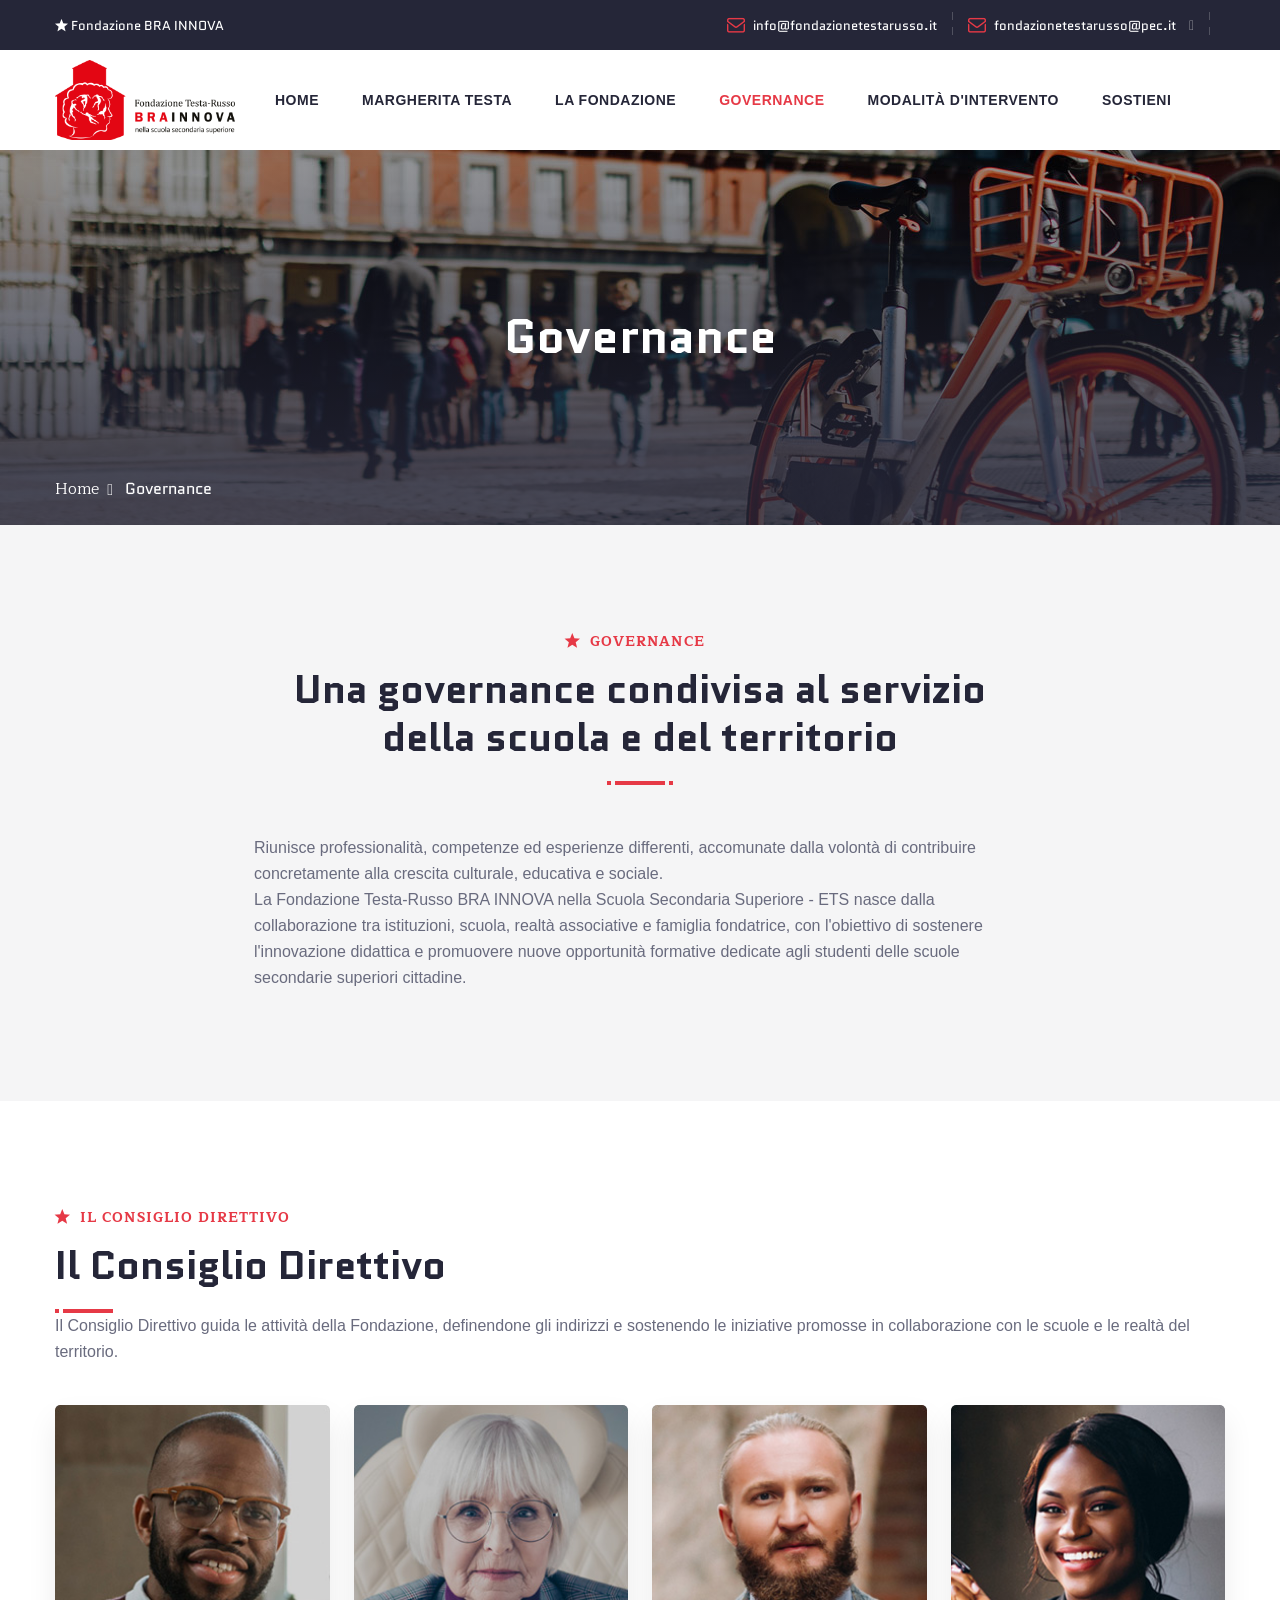
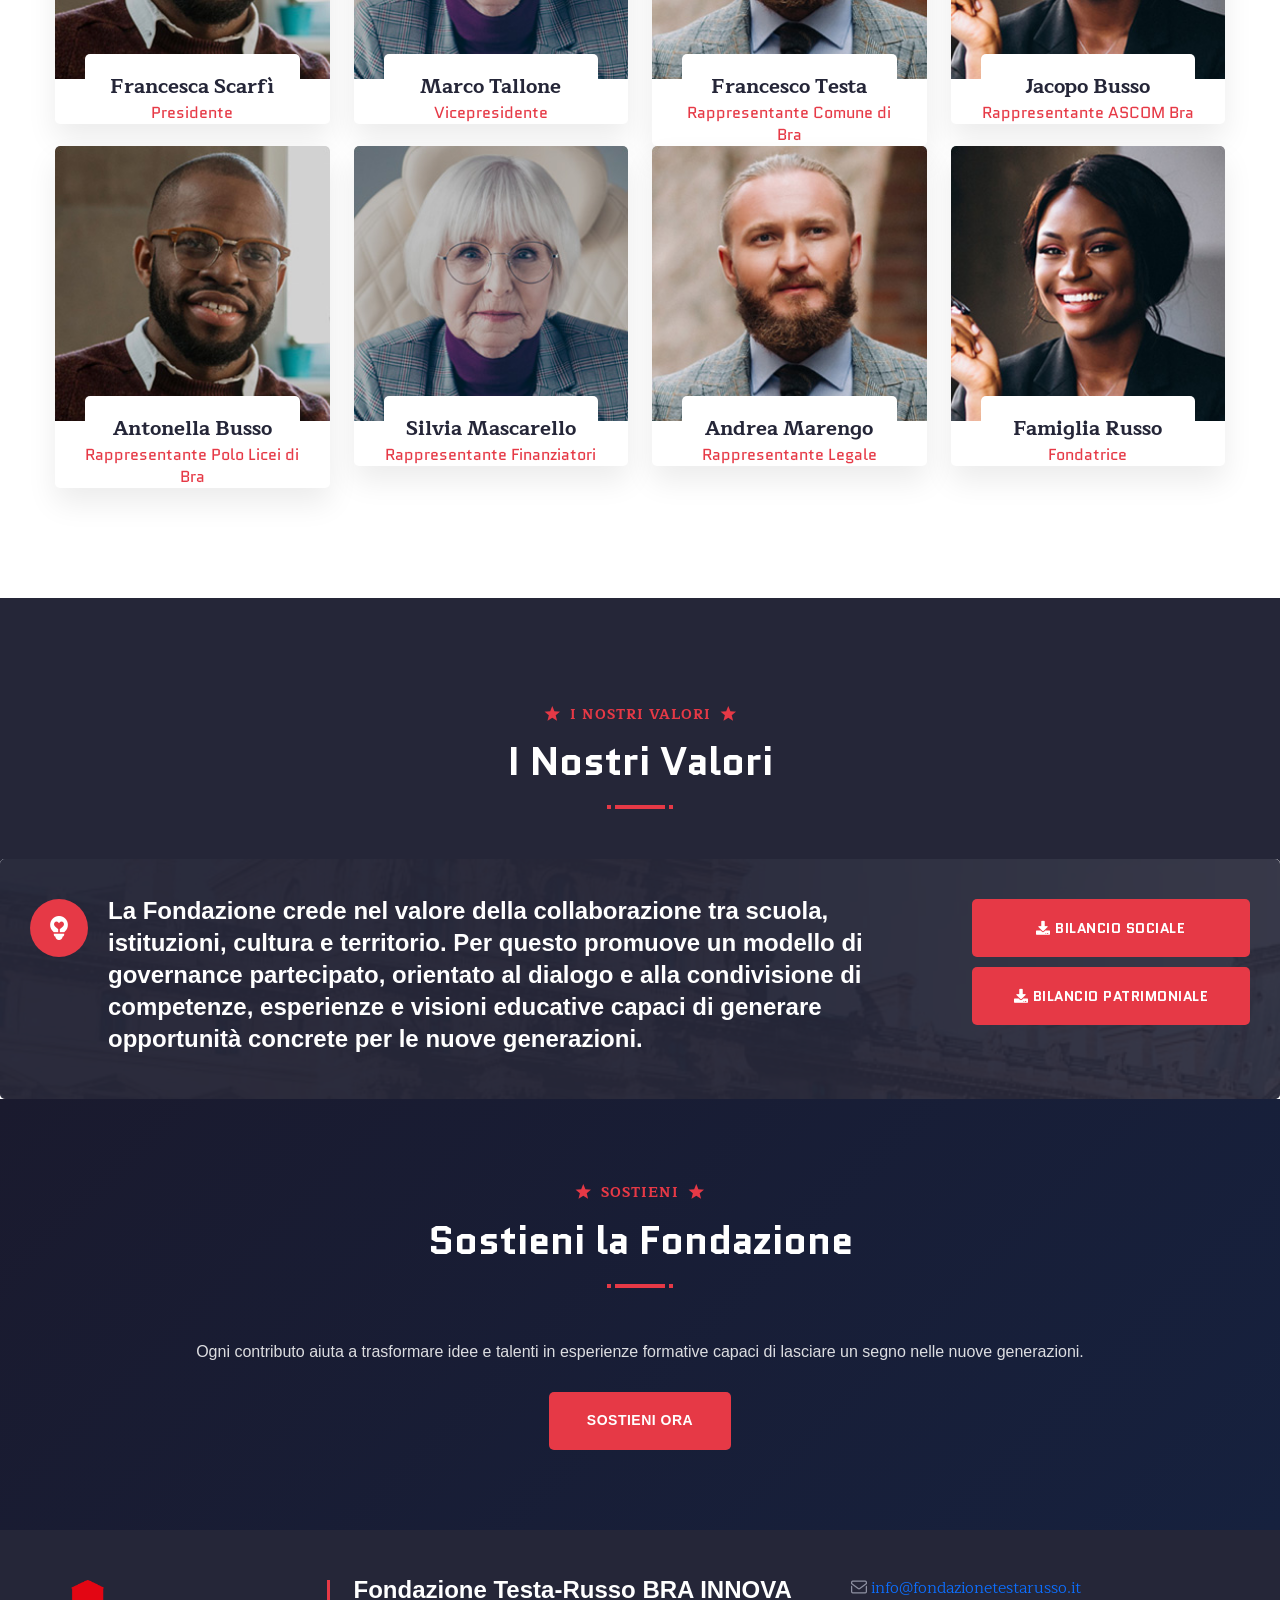
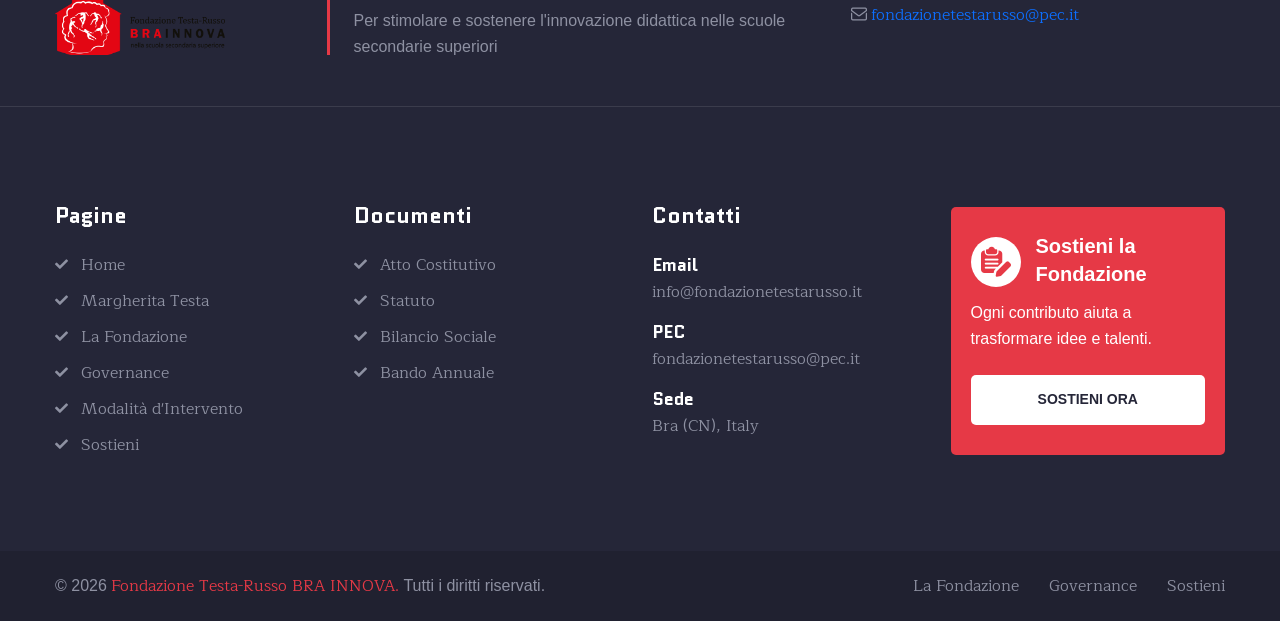
==== governance.html @ 56219ebb "initial commit" ====
<!DOCTYPE html>
<html lang="it">
<head>
<meta charset="utf-8">
<meta http-equiv="X-UA-Compatible" content="IE=edge">
<meta name="viewport" content="width=device-width, initial-scale=1.0, maximum-scale=1.0, user-scalable=0">
<title>Governance - Fondazione Testa-Russo BRA INNOVA</title>
<meta name="description" content="Governance della Fondazione Testa-Russo BRA INNOVA - Il Consiglio Direttivo e i valori della Fondazione">
<link rel="icon" href="assets/img/favicon.ico" type="image/x-icon">
<link rel="preconnect" href="https://fonts.googleapis.com">
<link rel="preconnect" href="https://fonts.gstatic.com" crossorigin>
<link href="https://fonts.googleapis.com/css2?family=Quantico:wght@400;700&family=Maitree:wght@300;400;500;600;700&display=swap" rel="stylesheet">
<link href="assets/css/font-awesome-all.css" rel="stylesheet">
<link href="assets/css/flaticon.css" rel="stylesheet">
<link href="assets/css/bootstrap.min.css" rel="stylesheet">
<link href="assets/css/animate.css" rel="stylesheet">
<link href="assets/css/color.css" rel="stylesheet">
<link href="assets/css/style.css" rel="stylesheet">
<link href="assets/css/responsive.css" rel="stylesheet">
</head>
<body>
<div class="boxed_wrapper">

<!-- preloader -->
<div class="loader-wrap">
<div class="preloader">
<div id="handle-preloader" class="handle-preloader">
<div class="animation-preloader">
<div class="spinner"></div>
<div class="txt-loading">
<span data-text-preloader="b" class="letters-loading">b</span>
<span data-text-preloader="r" class="letters-loading">r</span>
<span data-text-preloader="a" class="letters-loading">a</span>
<span data-text-preloader="i" class="letters-loading">i</span>
<span data-text-preloader="n" class="letters-loading">n</span>
<span data-text-preloader="n" class="letters-loading">n</span>
<span data-text-preloader="o" class="letters-loading">o</span>
<span data-text-preloader="v" class="letters-loading">v</span>
<span data-text-preloader="a" class="letters-loading">a</span>
</div>
</div>
</div>
</div>
</div>
<!-- preloader end -->

<!-- main header -->
<header class="main-header style-one">
<div class="header-top">
<div class="auto-container">
<div class="top-inner clearfix">
<div class="left-column pull-left clearfix">
<ul class="links-box clearfix">
<li><a href="index.html"><i class="flaticon-star"></i> Fondazione BRA INNOVA</a></li>
</ul>
</div>
<div class="right-column pull-right clearfix">
<ul class="info-list clearfix">
<li><i class="flaticon-mail-inbox-app"></i><a href="mailto:info@fondazionetestarusso.it">info@fondazionetestarusso.it</a></li>
<li><i class="flaticon-mail-inbox-app"></i><a href="mailto:fondazionetestarusso@pec.it">fondazionetestarusso@pec.it</a></li>
</ul>
</div>
</div>
</div>
</div>
<div class="header-lower">
<div class="auto-container">
<div class="outer-box clearfix">
<div class="logo-box pull-left">
<figure class="logo"><a href="index.html"><img src="assets/img/logo.png" alt="BRA INNOVA"></a></figure>
</div>
<div class="menu-area clearfix pull-right">
<div class="mobile-nav-toggler">
<i class="icon-bar"></i>
<i class="icon-bar"></i>
<i class="icon-bar"></i>
</div>
<nav class="main-menu navbar-expand-md navbar-light">
<div class="collapse navbar-collapse show clearfix" id="navbarSupportedContent">
<ul class="navigation clearfix">
<li><a href="index.html">Home</a></li>
<li><a href="margherita-testa.html">Margherita Testa</a></li>
<li><a href="la-fondazione.html">La Fondazione</a></li>
<li class="current"><a href="governance.html">Governance</a></li>
<li><a href="modalita-intervento.html">Modalit&agrave; d'Intervento</a></li>
<li><a href="sostieni.html">Sostieni</a></li>
</ul>
</div>
</nav>
</div>
</div>
</div>
</div>
<div class="sticky-header">
<div class="auto-container">
<div class="outer-box clearfix">
<div class="logo-box pull-left">
<figure class="logo"><a href="index.html"><img src="assets/img/logo.png" alt="BRA INNOVA"></a></figure>
</div>
<div class="menu-area clearfix pull-right">
<nav class="main-menu navbar-expand-md navbar-light">
<div class="collapse navbar-collapse show clearfix" id="stickyNav">
<ul class="navigation clearfix">
<li class="current"><a href="index.html">Home</a></li>
<li><a href="margherita-testa.html">Margherita Testa</a></li>
<li><a href="la-fondazione.html">La Fondazione</a></li>
<li><a href="governance.html">Governance</a></li>
<li><a href="modalita-intervento.html">Modalit&agrave; d'Intervento</a></li>
<li><a href="sostieni.html">Sostieni</a></li>
</ul>
</div>
</nav>
</div>
</div>
</div>
</div>
</header>
<!-- main-header end -->

<!-- Mobile Menu -->
<div class="mobile-menu">
<div class="menu-backdrop"></div>
<div class="close-btn"><i class="fas fa-times"></i></div>
<nav class="menu-box">
<div class="nav-logo"><a href="index.html"><img src="assets/img/logo-2.png" alt="BRA INNOVA"></a></div>
<div class="menu-outer"></div>
<div class="contact-info">
<h4>Contatti</h4>
<ul>
<li>Bra (CN), Italy</li>
<li><a href="mailto:info@fondazionetestarusso.it">info@fondazionetestarusso.it</a></li>
</ul>
</div>
</nav>
</div>

<!-- page title -->
<section class="page-title" style="background-image: url(assets/img/page-title.jpg);">
<div class="auto-container">
<div class="content-box">
<div class="title centred">
<h1>Governance</h1>
</div>
<ul class="bread-crumb clearfix">
<li><a href="index.html">Home</a></li>
<li>Governance</li>
</ul>
</div>
</div>
</section>

<!-- introduction -->
<section class="about-section sec-pad bg-color-1">
<div class="auto-container">
<div class="row clearfix">
<div class="col-lg-8 col-md-12 col-sm-12 mx-auto">
<div class="sec-title centred">
<h6><i class="flaticon-star"></i><span>Governance</span></h6>
<h2>Una governance condivisa al servizio della scuola e del territorio</h2>
<div class="title-shape"></div>
</div>
<div class="text">
<p>Riunisce professionalit&agrave;, competenze ed esperienze differenti, accomunate dalla volont&agrave; di contribuire concretamente alla crescita culturale, educativa e sociale.</p>
<p>La Fondazione Testa-Russo BRA INNOVA nella Scuola Secondaria Superiore - ETS nasce dalla collaborazione tra istituzioni, scuola, realt&agrave; associative e famiglia fondatrice, con l'obiettivo di sostenere l'innovazione didattica e promuovere nuove opportunit&agrave; formative dedicate agli studenti delle scuole secondarie superiori cittadine.</p>
</div>
</div>
</div>
</div>
</section>

<!-- team section -->
<section class="team-section sec-pad">
<div class="auto-container">
<div class="sec-title">
<h6><i class="flaticon-star"></i><span>Il Consiglio Direttivo</span></h6>
<h2>Il Consiglio Direttivo</h2>
<div class="title-shape"></div>
<p>Il Consiglio Direttivo guida le attivit&agrave; della Fondazione, definendone gli indirizzi e sostenendo le iniziative promosse in collaborazione con le scuole e le realt&agrave; del territorio.</p>
</div>
<div class="row clearfix">
<div class="col-lg-3 col-md-6 col-sm-12 team-block">
<div class="team-block-one">
<div class="inner-box">
<figure class="image-box"><img src="assets/img/team-1.jpg" alt="Francesca Scarf&igrave;"></figure>
<div class="lower-content">
<div class="author-box">
<h4><a href="#">Francesca Scarf&igrave;</a></h4>
<span class="designation">Presidente</span>
</div>
</div>
</div>
</div>
</div>
<div class="col-lg-3 col-md-6 col-sm-12 team-block">
<div class="team-block-one">
<div class="inner-box">
<figure class="image-box"><img src="assets/img/team-2.jpg" alt="Marco Tallone"></figure>
<div class="lower-content">
<div class="author-box">
<h4><a href="#">Marco Tallone</a></h4>
<span class="designation">Vicepresidente</span>
</div>
</div>
</div>
</div>
</div>
<div class="col-lg-3 col-md-6 col-sm-12 team-block">
<div class="team-block-one">
<div class="inner-box">
<figure class="image-box"><img src="assets/img/team-3.jpg" alt="Francesco Testa"></figure>
<div class="lower-content">
<div class="author-box">
<h4><a href="#">Francesco Testa</a></h4>
<span class="designation">Rappresentante Comune di Bra</span>
</div>
</div>
</div>
</div>
</div>
<div class="col-lg-3 col-md-6 col-sm-12 team-block">
<div class="team-block-one">
<div class="inner-box">
<figure class="image-box"><img src="assets/img/team-4.jpg" alt="Jacopo Busso"></figure>
<div class="lower-content">
<div class="author-box">
<h4><a href="#">Jacopo Busso</a></h4>
<span class="designation">Rappresentante ASCOM Bra</span>
</div>
</div>
</div>
</div>
</div>
<div class="col-lg-3 col-md-6 col-sm-12 team-block">
<div class="team-block-one">
<div class="inner-box">
<figure class="image-box"><img src="assets/img/team-1.jpg" alt="Antonella Busso"></figure>
<div class="lower-content">
<div class="author-box">
<h4><a href="#">Antonella Busso</a></h4>
<span class="designation">Rappresentante Polo Licei di Bra</span>
</div>
</div>
</div>
</div>
</div>
<div class="col-lg-3 col-md-6 col-sm-12 team-block">
<div class="team-block-one">
<div class="inner-box">
<figure class="image-box"><img src="assets/img/team-2.jpg" alt="Silvia Mascarello"></figure>
<div class="lower-content">
<div class="author-box">
<h4><a href="#">Silvia Mascarello</a></h4>
<span class="designation">Rappresentante Finanziatori</span>
</div>
</div>
</div>
</div>
</div>
<div class="col-lg-3 col-md-6 col-sm-12 team-block">
<div class="team-block-one">
<div class="inner-box">
<figure class="image-box"><img src="assets/img/team-3.jpg" alt="Andrea Marengo"></figure>
<div class="lower-content">
<div class="author-box">
<h4><a href="#">Andrea Marengo</a></h4>
<span class="designation">Rappresentante Legale</span>
</div>
</div>
</div>
</div>
</div>
<div class="col-lg-3 col-md-6 col-sm-12 team-block">
<div class="team-block-one">
<div class="inner-box">
<figure class="image-box"><img src="assets/img/team-4.jpg" alt="Famiglia Russo"></figure>
<div class="lower-content">
<div class="author-box">
<h4><a href="#">Famiglia Russo</a></h4>
<span class="designation">Fondatrice</span>
</div>
</div>
</div>
</div>
</div>
</div>
</div>
</section>

<!-- governance values -->
<section class="solutions-section alternat-2">
<div class="auto-container">
<div class="sec-title centred light">
<h6><i class="flaticon-star"></i><span>I Nostri Valori</span><i class="flaticon-star"></i></h6>
<h2>I Nostri Valori</h2>
<div class="title-shape"></div>
</div>
</div>
<div class="inner-container mr-0">
<div class="lower-box clearfix">
<div class="bg-layer" style="background-image: url(assets/img/bg-2.jpg);"></div>
<div class="text pull-left" style="max-width: 70%;">
<div class="icon-box"><i class="flaticon-idea"></i></div>
<h3>La Fondazione crede nel valore della collaborazione tra scuola, istituzioni, cultura e territorio. Per questo promuove un modello di governance partecipato, orientato al dialogo e alla condivisione di competenze, esperienze e visioni educative capaci di generare opportunit&agrave; concrete per le nuove generazioni.</h3>
</div>
<div class="btn-box pull-right" style="display: flex; flex-direction: column; gap: 10px;">
<a href="#" class="theme-btn"><i class="fas fa-download"></i> Bilancio Sociale</a>
<a href="#" class="theme-btn"><i class="fas fa-download"></i> Bilancio Patrimoniale</a>
</div>
</div>
</div>
</section>

<!-- support CTA -->
<section class="cta-section" style="background: linear-gradient(135deg, #1a1a2e 0%, #16213e 100%); color: #fff; padding: 80px 0; text-align: center;">
<div class="auto-container">
<div class="sec-title centred light">
<h6><i class="flaticon-star"></i><span>Sostieni</span><i class="flaticon-star"></i></h6>
<h2 style="color: #fff;">Sostieni la Fondazione</h2>
<div class="title-shape"></div>
</div>
<p style="color: rgba(255,255,255,0.85); font-size: 16px; line-height: 1.8; margin-bottom: 25px;">Ogni contributo aiuta a trasformare idee e talenti in esperienze formative capaci di lasciare un segno nelle nuove generazioni.</p>
<a href="sostieni.html" class="theme-btn">Sostieni Ora</a>
</div>
</section>
<!-- support CTA end -->

<!-- main-footer -->
<footer class="main-footer">
<div class="footer-top pt-50">
<div class="auto-container">
<div class="top-inner">
<div class="row clearfix">
<div class="col-lg-3 col-md-6 col-sm-12 logo-column">
<figure class="footer-logo"><a href="index.html"><img src="assets/img/footer-logo.png" alt="BRA INNOVA"></a></figure>
</div>
<div class="col-lg-5 col-md-6 col-sm-12 text-column">
<div class="text">
<h3>Fondazione Testa-Russo BRA INNOVA</h3>
<p>Per stimolare e sostenere l'innovazione didattica nelle scuole secondarie superiori</p>
</div>
</div>
<div class="col-lg-4 col-md-12 col-sm-12 form-column">
<div class="text">
<p><i class="flaticon-mail-inbox-app"></i> <a href="mailto:info@fondazionetestarusso.it">info@fondazionetestarusso.it</a></p>
<p><i class="flaticon-mail-inbox-app"></i> <a href="mailto:fondazionetestarusso@pec.it">fondazionetestarusso@pec.it</a></p>
</div>
</div>
</div>
</div>
</div>
</div>
<div class="widget-section">
<div class="auto-container">
<div class="row clearfix">
<div class="col-lg-3 col-md-6 col-sm-12 footer-column">
<div class="footer-widget links-widget">
<div class="widget-title"><h3>Pagine</h3></div>
<div class="widget-content">
<ul class="links-list clearfix">
<li><a href="index.html">Home</a></li>
<li><a href="margherita-testa.html">Margherita Testa</a></li>
<li><a href="la-fondazione.html">La Fondazione</a></li>
<li><a href="governance.html">Governance</a></li>
<li><a href="modalita-intervento.html">Modalit&agrave; d'Intervento</a></li>
<li><a href="sostieni.html">Sostieni</a></li>
</ul>
</div>
</div>
</div>
<div class="col-lg-3 col-md-6 col-sm-12 footer-column">
<div class="footer-widget links-widget">
<div class="widget-title"><h3>Documenti</h3></div>
<div class="widget-content">
<ul class="links-list clearfix">
<li><a href="#">Atto Costitutivo</a></li>
<li><a href="#">Statuto</a></li>
<li><a href="#">Bilancio Sociale</a></li>
<li><a href="#">Bando Annuale</a></li>
</ul>
</div>
</div>
</div>
<div class="col-lg-3 col-md-6 col-sm-12 footer-column">
<div class="footer-widget contact-widget">
<div class="widget-title"><h3>Contatti</h3></div>
<div class="widget-content">
<ul class="info clearfix">
<li>
<h5>Email</h5>
<p><a href="mailto:info@fondazionetestarusso.it">info@fondazionetestarusso.it</a></p>
</li>
<li>
<h5>PEC</h5>
<p><a href="mailto:fondazionetestarusso@pec.it">fondazionetestarusso@pec.it</a></p>
</li>
<li>
<h5>Sede</h5>
<p>Bra (CN), Italy</p>
</li>
</ul>
</div>
</div>
</div>
<div class="col-lg-3 col-md-6 col-sm-12 footer-column">
<div class="footer-widget register-widget">
<div class="inner-box">
<div class="upper">
<div class="icon-box"><i class="flaticon-edit"></i></div>
<h4>Sostieni la Fondazione</h4>
</div>
<p>Ogni contributo aiuta a trasformare idee e talenti.</p>
<a href="sostieni.html">Sostieni Ora</a>
</div>
</div>
</div>
</div>
</div>
</div>
<div class="footer-bottom">
<div class="auto-container">
<div class="bottom-inner clearfix">
<div class="copyright pull-left">
<p>&copy; 2026 <a href="index.html">Fondazione Testa-Russo BRA INNOVA.</a> Tutti i diritti riservati.</p>
</div>
<ul class="footer-nav clearfix pull-right">
<li><a href="la-fondazione.html">La Fondazione</a></li>
<li><a href="governance.html">Governance</a></li>
<li><a href="sostieni.html">Sostieni</a></li>
</ul>
</div>
</div>
</div>
</footer>
<!-- main-footer end -->

<button class="scroll-top scroll-to-target" data-target="html"><span class="fas fa-angle-up"></span></button>
</div>

<script src="assets/js/bootstrap.bundle.min.js"></script>
<script src="assets/js/main.js"></script>
</body>
</html>
---- assets/css/flaticon.css ----
/*
  	Flaticon icon font: Flaticon
  	Creation date: 11/02/2021 09:44
  	*/

@font-face {
  font-family: "Flaticon";
  src: url("../fonts/Flaticon.eot");
  src: url("../fonts/Flaticon.eot?#iefix") format("embedded-opentype"),
       url("../fonts/Flaticon.woff2") format("woff2"),
       url("../fonts/Flaticon.woff") format("woff"),
       url("../fonts/Flaticon.ttf") format("truetype"),
       url("../fonts/Flaticon.svg#Flaticon") format("svg");
  font-weight: normal;
  font-style: normal;
}

@media screen and (-webkit-min-device-pixel-ratio:0) {
  @font-face {
    font-family: "Flaticon";
    src: url("../fonts/Flaticon.svg#Flaticon") format("svg");
  }
}

[class^="flaticon-"]:before, [class*=" flaticon-"]:before,
[class^="flaticon-"]:after, [class*=" flaticon-"]:after {   
  font-family: Flaticon;
  font-style: normal;
}

.flaticon-sunny-day-or-sun-weather:before { content: "\f100"; }
.flaticon-phone-with-wire:before { content: "\f101"; }
.flaticon-fast:before { content: "\f102"; }
.flaticon-down-arrow:before { content: "\f103"; }
.flaticon-world:before { content: "\f104"; }
.flaticon-right-arrow:before { content: "\f105"; }
.flaticon-garbage-truck:before { content: "\f106"; }
.flaticon-search:before { content: "\f107"; }
.flaticon-star:before { content: "\f108"; }
.flaticon-parking:before { content: "\f109"; }
.flaticon-school:before { content: "\f10a"; }
.flaticon-taxes:before { content: "\f10b"; }
.flaticon-government:before { content: "\f10c"; }
.flaticon-alert:before { content: "\f10d"; }
.flaticon-quote:before { content: "\f10e"; }
.flaticon-scroll:before { content: "\f10f"; }
.flaticon-goverment:before { content: "\f110"; }
.flaticon-budget:before { content: "\f111"; }
.flaticon-mail-inbox-app:before { content: "\f112"; }
.flaticon-police:before { content: "\f113"; }
.flaticon-traffic-sign:before { content: "\f114"; }
.flaticon-chinese-house:before { content: "\f115"; }
.flaticon-letter:before { content: "\f116"; }
.flaticon-justice:before { content: "\f117"; }
.flaticon-hospital:before { content: "\f118"; }
.flaticon-statue:before { content: "\f119"; }
.flaticon-gps:before { content: "\f11a"; }
.flaticon-click:before { content: "\f11b"; }
.flaticon-clock-circular-outline:before { content: "\f11c"; }
.flaticon-click-1:before { content: "\f11d"; }
.flaticon-edit:before { content: "\f11e"; }
.flaticon-emergency-call:before { content: "\f11f"; }
.flaticon-share:before { content: "\f120"; }
.flaticon-idea:before { content: "\f121"; }
.flaticon-up-arrow-angle:before { content: "\f122"; }
.flaticon-garbage-truck-1:before { content: "\f123"; }
.flaticon-newspaper:before { content: "\f124"; }
.flaticon-eco-energy:before { content: "\f125"; }
.flaticon-dog:before { content: "\f126"; }
.flaticon-bird:before { content: "\f127"; }
.flaticon-booking:before { content: "\f128"; }
.flaticon-diamond:before { content: "\f129"; }
.flaticon-play-arrow:before { content: "\f12a"; }
.flaticon-architecture-and-city:before { content: "\f12b"; }
.flaticon-download-1:before { content: "\f12c"; }
.flaticon-download:before { content: "\f12d"; }
.flaticon-romantic-date:before { content: "\f12e"; }
.flaticon-calendar:before { content: "\f12f"; }
.flaticon-teamwork:before { content: "\f130"; }
.flaticon-speech-bubble:before { content: "\f131"; }
.flaticon-job:before { content: "\f132"; }
.flaticon-building:before { content: "\f133"; }
.flaticon-calendar-1:before { content: "\f134"; }
.flaticon-diagram:before { content: "\f135"; }
.flaticon-location:before { content: "\f136"; }
.flaticon-building-1:before { content: "\f137"; }
.flaticon-double-tick-indicator:before { content: "\f138"; }
.flaticon-group:before { content: "\f139"; }
.flaticon-analytics:before { content: "\f13a"; }
.flaticon-award:before { content: "\f13b"; }
.flaticon-calendar-2:before { content: "\f13c"; }
.flaticon-tourist:before { content: "\f13d"; }
.flaticon-certificate:before { content: "\f13e"; }
.flaticon-fountain:before { content: "\f13f"; }
.flaticon-guide:before { content: "\f140"; }
.flaticon-employee:before { content: "\f141"; }
.flaticon-cocktail:before { content: "\f142"; }
.flaticon-global-warming:before { content: "\f143"; }
.flaticon-bridge:before { content: "\f144"; }
.flaticon-businessman:before { content: "\f145"; }
.flaticon-map:before { content: "\f146"; }
.flaticon-map-1:before { content: "\f147"; }
.flaticon-emergency-call-1:before { content: "\f148"; }
.flaticon-clock:before { content: "\f149"; }
---- assets/css/color.css ----
/* template-color */

.scroll-top:hover{
	color: #e63946;
}

.preloader-close{
	background-color: #e63946;
}

.handle-preloader .animation-preloader .spinner{
	border: 3px solid #e63946;
}

.handle-preloader .animation-preloader .txt-loading .letters-loading{
  color: #e63946;
}

.handle-preloader .animation-preloader .txt-loading .letters-loading:before{
  color: #e63946;
}

.header-top .weathre-box i{
	color: #e63946;
}

.style-one .header-top .weathre-box a:hover{
  color: #e63946;
}

.style-one .header-top .links-box li a:hover{
	color: #e63946;
}

.style-one .header-top .info-list li i{
	color: #e63946;
}

.style-one .header-top .info-list li a:hover{
  color: #e63946;
}

.style-one .header-top .social-links li a:hover{
  color: #e63946;
}

.main-header .menu-right-content .language-box .text i{
	color: #e63946;
}

.main-header .menu-right-content .language-box .language-list{
	border-top: 3px solid #e63946;
}

.main-header .menu-right-content .language-box .language-list li a:hover{
  color: #e63946;
}

.main-header .menu-right-content .other-option li button:hover{
  color: #e63946;
}

.main-header .menu-right-content .other-option li.nav-box .nav-toggler:hover{
  color: #e63946;
}

.main-menu .navigation > li.current > a,
.main-menu .navigation > li:hover > a{
  color: #e63946;
}

.main-menu .navigation > li > ul > li > a:before{
	color: #e63946;
}

.main-menu .navigation > li > ul > li > a:hover,
.main-menu .navigation > li > .megamenu li > a:hover{
	color: #e63946;
}

.main-menu .navigation > li > ul > li > ul > li > a:hover{
  color: #e63946;
}

.main-menu .navigation > li > ul > li > ul > li > a:before{
	color: #e63946;
}

.search-popup .search-form fieldset input[type="submit"]{
	background: #e63946;
}

.search-popup .close-search:hover{
	color: #e63946;
}

.search-popup .recent-searches li a:hover{
	color: #e63946;
	border-color: #e63946;
}

.close-side-widget:hover{
	color: #e63946;
}

.theme-btn{
	background: #e63946;
}

.sidebar-info-contents .content-inner .contact-info ul li a:hover{
	color: #e63946;
}

.sidebar-info-contents .content-inner .social-box li a:hover{
	color: #e63946;
	border-color: #e63946;
}

.banner-carousel .content-box h6{
	color: #e63946;
}

.sidebar-info-contents .content-inner .content-box .booking-form .form-group input:focus,
.sidebar-info-contents .content-inner .content-box .booking-form .form-group textarea:focus{
	border-color: #e63946 !important;
}

.sidebar-info-contents .content-inner .content-box .booking-form .form-group button{
	background: #e63946;
}

.sidebar-info-contents .content-inner .content-box .booking-form .form-group button:hover{
	color: #e63946;
}

.banner-section .owl-nav .owl-prev:hover,
.banner-section .owl-nav .owl-next:hover{
  background: #e63946;
  border-color: #e63946;
}

.activities-section .single-item .icon-box{
	color: #e63946;
}

.activities-section .single-item .icon-box:after{
	background: #e63946;
}

.sec-title h6{
	color: #e63946;
}

.sec-title .title-shape{
	background: #e63946;
}

.sec-title .title-shape:before{
	background: #e63946;
}

.sec-title .title-shape:after{
	background: #e63946;
}

.social-style-one li:first-child a{
	background: #3b5998;
}

.social-style-one li:nth-child(2) a{
  background: #55acee;
}

.social-style-one li:nth-child(3) a{
  background: #dc4e41;
}

.social-style-one li:last-child a{
  background: #3f729b;
}

.content_block_1 .content-box .lower-box .single-item .icon-box{
	color: #e63946;
}

.content_block_1 .content-box .lower-box .single-item p a:hover{
  color: #e63946;
}

.content_block_1 .content-box .lower-box .single-item:hover .icon-box{
	background: #e63946;
	border-color: #e63946;
}

.image_block_1 .image-box .text{
	border-bottom: 3px solid #e63946;
}

.explore-block-one .inner-box{
	background: #fff;
	min-height: 280px;
	display: flex;
	align-items: center;
	justify-content: center;
	transition: all 0.3s ease;
}

.explore-block-one .inner-box:hover{
	box-shadow: 0 10px 30px rgba(0,0,0,0.15);
	transform: translateY(-5px);
}

.explore-block-one .inner-box:before{
	border: 3px solid #e63946;
}

.explore-block-one .inner-box .content-box{
	text-align: center;
	padding: 30px 20px;
}

.explore-block-one .inner-box .content-box .text .icon-box{
	font-size: 50px;
	color: #e63946;
	margin-bottom: 15px;
}

.explore-block-one .inner-box .content-box .text h4{
	font-size: 20px;
	margin-top: 10px;
	color: #333;
}

.explore-block-one .inner-box .content-box .overlay-content{
	background: #e63946;
}

.explore-block-one .inner-box .content-box .overlay-content .link-box li a{
	border: 3px solid #e63946;
}

.explore-block-one .inner-box .content-box .overlay-content .link-box li a span:hover {
	color: #e63946;
}

.explore-block-one .inner-box .content-box .overlay-content .link-box li a:hover{
	color: #e63946;
}

.explore-block-one .inner-box .content-box .overlay-content .link-box li a{
	color: #e63946;
}

.explore-banner .single-item .title-box{
	background: #e63946;
}

.explore-banner .single-item .inner-box p a:hover{
  color: #e63946;
}

.service-block-one .inner-box:before{
	background: #e63946;
}

.service-block-one .inner-box:after{
	background: #e63946;
}

.service-block-one .inner-box h4 a:hover{
  color: #e63946;
}

.service-block-one .inner-box .btn-box a:hover{
  background: #e63946;
  border-color: #e63946;
}

.service-block-one .inner-box:hover .icon-box{
  color: #e63946;
}

.service-section .sec-title .links:hover{
  color: #e63946;
}

.schedules-section .subscribe-inner .subscribe-form .form-group input:focus{
  border-color: #e63946 !important;
}

.schedule-block-one .inner-box .image-box .content-box .post-date h3{
	color: #e63946;
}

.schedule-block-one .inner-box .image-box .content-box .text .category{
	background: #e63946;
}

.schedule-block-one .inner-box .lower-content .post-info li i{
	color: #e63946;
}

.schedule-block-one .inner-box .lower-content .links a:hover{
  color: #e63946;
}

.schedule-block-one .inner-box .lower-content .share-box a:hover{
  color: #e63946;
}

.schedules-section .owl-nav .owl-prev:hover,
.schedules-section .owl-nav .owl-next:hover{
  color: #e63946;
}

.solution-block-one .inner-box:before{
	background: #e63946;
}

.solutions-section .lower-box .text .icon-box{
	background: #e63946;
}

.testimonial-block-one .inner-box .image-box{
	border: 2px solid #e63946;
}

.testimonial-block-one .inner-box .image-box:before{
	background: #e63946;
}

.testimonial-block-one .inner-box .author-box .designation{
	color: #e63946;
}

.team-block-one .inner-box .lower-content .author-box h4 a:hover{
  color: #e63946;
}

.team-block-one .inner-box .lower-content .author-box .designation{
	color: #e63946;
}

.team-block-one .inner-box .lower-content .othre-info li.mail-box:hover{
  background: #e63946;
}

.team-block-one .inner-box .lower-content .othre-info li.phone-box a{
	background: #e63946;
}

.team-block-one .inner-box .lower-content .othre-info li.phone-box a:before{
	background: #e63946;
}

.team-block-one .inner-box .lower-content .othre-info li.phone-box:hover{
	border-color: #e63946;
	color: #e63946;
}

.team-block-one .inner-box .lower-content .othre-info li.share-option:hover{
  border-color: #e63946;
  color: #e63946;
}

.team-block-one .inner-box .lower-content .othre-info li.share-option .share-links li:first-child a{
	background: #bd081c;
}

.team-block-one .inner-box .lower-content .othre-info li.share-option .share-links li:nth-child(2) a{
	background: #55acee;
}

.team-block-one .inner-box .lower-content .othre-info li.share-option .share-links li:last-child a{
	background: #3b5998;
}

.news-block-one .inner-box .image-box .post-date h3{
	color: #e63946;
}

.news-block-one .inner-box .lower-content .category a{
	background: #e63946;
}

.news-block-one .inner-box .lower-content h4 a:hover{
  color: #e63946;
}

.news-block-one .inner-box .lower-content .post-info li a:hover{
  color: #e63946;
}

.funfact-block-one .inner-box h6{
	color: #e63946;
}

.twitter-feed .inner-content .single-item .title-box{
	background: #e63946;
}

.twitter-feed .inner-content .single-item .title-box .icon-box{
	color: #e63946;
}

.twitter-feed .inner-content .single-item .inner-box h5 i{
	color: #e63946;
}

.twitter-feed .inner-content .single-item .inner-box .text a{
	color: #e63946;
}

.twitter-feed .inner-content .single-item .inner-box .post-info li a:hover{
  color: #e63946;
}

.twitter-feed .inner-content .single-item .inner-box .share a:hover{
  color: #e63946;
}

.footer-top .footer-logo:before{
	background: #e63946;
}

.footer-top .postcode-form .form-group button{
	background: #e63946;
}

.footer-top .postcode-form .form-group input:focus{
  border-color: #e63946 !important;
}

.main-footer .widget-section .register-widget .inner-box{
	background: #e63946;
}

.main-footer .widget-section .register-widget .inner-box .upper .icon-box{
	color: #e63946;
}

.footer-bottom .copyright p a{
	color: #e63946;
}

.main-header.style-two .top-inner{
	background: #e63946;
}

.main-header.style-two .header-top .social-links li a:hover{
	color: #e63946;
}

.main-header.style-two .top-inner:before{
	background: #e63946;
}

.main-header .header-down .owl-nav .owl-prev:hover,
.main-header .header-down .owl-nav .owl-next:hover{
  color: #e63946;
}

.main-header .header-down .weathre-box i{
	color: #e63946;
}

.main-header .header-down .weathre-box a:hover{
  color: #e63946;
}

.theme-btn.style-two{
	color: #e63946 !important;
}

.service-block-two .inner-box h6{
	color: #e63946;
}

.service-block-two .inner-box h4 a:hover{
  color: #e63946;
}

.service-block-two .inner-box .icon-box{
	color: #e63946;
}

.service-block-two .inner-box:hover .link a{
  color: #e63946;
}

.service-block-two .inner-box:hover .icon-box:before{
  background: rgba(228,30,47,0.7);
}

.service-block-two .inner-box .icon-box:after{
	background: rgba(228,30,47,0.5);
}

.explore-block-two .inner-box .content-box .icon-box{
	color: #e63946;
}

.explore-block-two .inner-box .overlay-content .icon-box{
	background: #e63946;
}

.explore-block-two .inner-box .overlay-content .text{
	background: #e63946;
}

.explore-style-two .owl-theme .owl-dots .owl-dot.active span,
.explore-style-two .owl-theme .owl-dots .owl-dot span:hover{
  background: #e63946;
}

.content_block_3 .content-box h4 i{
	color: #e63946;
}

.online-services .owl-nav .owl-prev:hover, 
.online-services .owl-nav .owl-next:hover{
  color: #e63946;
}

.online-block-one .inner-box:hover .icon-box{
	color: #e63946;
}

.online-block-one .inner-box:before{
	background: #e63946;
}

.online-block-one .inner-box:hover:after{
	border-color: #e63946;
}

.online-services .inner-content .more-text a{
  color: #e63946;
}

.about-style-two .quote-box .inner-box{
	background: #e63946;
}

.content_block_4 .content-box .right-column .single-item h5{
	border-left: 3px solid #e63946;
}

.content_block_4 .content-box .right-column .single-item:hover h5{
	color: #e63946;
}

.content_block_4 .content-box .right-column .single-item:hover h5 i{
	color: #e63946;
}

.content_block_4 .content-box .bx-controls-direction .bx-prev:hover,
.content_block_4 .content-box .bx-controls-direction .bx-next:hover{
  color: #e63946;
  border-color: #e63946;
}

.team-section .owl-theme .owl-dots .owl-dot.active span,
.team-section .owl-theme .owl-dots .owl-dot span:hover{
	background: #e63946;
}

.download-block-one .inner-box:hover .download-btn a{
	color: #e63946;
}

.accordion-box .block .acc-btn.active .icon-outer:after{
	color: #e63946;
}

.accordion-box .block .acc-btn.active h5{
	color: #e63946;
}

.accordion-box .block .acc-content .list li.checked:before{
  background: #e63946;
  border-color: #e63946;
}

.accordion-box .block .acc-btn.active h5{
	border-color: #e63946;
}

.accordion-box ::-webkit-scrollbar-thumb{
	background: #e63946;
}

.schedule-block-two .inner-box .image-box .text .category p{
	background: #e63946;
}

.schedule-block-two .inner-box .image-box .text h3 a:hover{
  color: #e63946;
}

.schedule-block-two .inner-box .lower-content .date h3 span{
	color: #e63946;
}

.schedule-block-two .inner-box .lower-content .post-info li i{
	color: #e63946;
}

.bx-wrapper .bx-pager.bx-default-pager a:hover, 
.bx-wrapper .bx-pager.bx-default-pager a.active, 
.bx-wrapper .bx-pager.bx-default-pager a:focus {
  background: #e63946;
}

.schedules-style-two .bx-controls-direction .bx-prev:hover,
.schedules-style-two .bx-controls-direction .bx-next:hover{
  background: #e63946;
  border-color: #e63946;
}

.news-block-two .inner-box .content-box .category a{
	background: #e63946;
}

.news-block-two .inner-box .content-box .text .post-date h3{
	background: #e63946;
}

.news-block-two .inner-box .content-box .text h4:before{
	background: #e63946;
}

.testimonial-block-two .inner-box .text .icon-box{
	background: #e63946;
}

.testimonial-block-two .inner-box .author-box .designation{
	color: #e63946;
}

.testimonial-block-two .inner-box .text:after{
	border: 1px solid #e63946;
}

.info-block-one .inner-box .content-box .icon-box{
	color: #e63946;
}

.info-block-one .inner-box .overlay-content p:before{
	background: #e63946;
}

.info-block-one .inner-box .overlay-content a{
	color: #e63946;
}

.info-block-one .inner-box .overlay-content .social-links li a:hover{
  color: #e63946;
}

.contact-section .form-block .form-group input:focus,
.contact-section .form-block .form-group textarea:focus{
  border-color: #e63946 !important;
}

.contact-section .form-block .form-group button{
	background: #e63946;
}

.footer-top-two .logo-widget .owl-nav .owl-prev:hover,
.footer-top-two .logo-widget .owl-nav .owl-next:hover{
  color: #e63946;
}

.footer-top-two .links-widget .social-box li:first-child a{
	background: #3b5998;
}

.footer-top-two .links-widget .social-box li:last-child a{
	background: #55acee;
}

.footer-top-two .post-widget .post .post-date h3{
	background: #e63946;
}

.footer-top-two .post-widget .post h5 a:hover{
  color: #e63946;
}

.footer-top-two .post-widget .subscribe-form .form-group input:focus{
  border-color: #e63946 !important;
}

.footer-top-two .post-widget .subscribe-form .form-group button{
	background: #e63946;
}

.footer-bottom.alternat-2 .footer-nav li a:hover{
  color: #e63946;
}

.feature-block-one .inner-box:hover .text a{
	background: #e63946;
}

.feature-block-one .inner-box h4:before{
	background: #e63946;
}

.feature-block-one .inner-box h4:after{
	background: #e63946;
}


.discover-block-one .inner-box h4:before{
	background: #e63946;
}

.discover-block-one .inner-box h4:after{
	background: #e63946;
}

.discover-block-one .inner-box a:hover{
  background: #e63946;
}

.information-block-one .inner-box .count{
	background: #e63946;
}

.information-block-one .inner-box .icon-box{
	color: #e63946;
}

.information-block-one .inner-box .text a:hover{
  color: #e63946;
}

.information-section .bx-controls-direction .bx-prev:hover,
.information-section .bx-controls-direction .bx-next:hover{
  color: #e63946;
  border-color: #e63946;
}

.award-block-one .inner-box .overlay-content a:hover{
  color: #e63946;
}

.feature-block-two .inner-box .lower-content h4:before{
	background: #e63946;
}

.feature-block-two .inner-box .lower-content h4:after{
	background: #e63946;
}

.feature-block-two .inner-box .lower-content h4 a:hover{
  color: #e63946;
}

.feature-block-two .inner-box .lower-content .icon-box{
	background: #e63946;
}

.feature-block-two .inner-box .lower-content .btn-box a:hover{
  color: #e63946;
}

.history-section .inner-box .single-item h6{
	color: #e63946;
}

.history-section .inner-box .single-item:before{
	background: #e63946;
}

.content_block_6 .content-box .left-column .single-item .icon-box{
	background: #e63946;
}

.content_block_6 .content-box .btn-box a:hover{
  background: #e63946;
  border-color: #e63946;
}

.content_block_7 .content-box .left-column{
	background: #e63946;
}

.content_block_7 .content-box .right-column .image-box a:hover{
  background: #e63946;
}

.content_block_7 .content-box .right-column .inner .icon-box{
	color: #e63946;
}

.service-style-two .owl-nav .owl-prev:hover,
.service-style-two .owl-nav .owl-next:hover{
  background: #e63946;
}

.content_block_8 .content-box .text a:hover{
  color: #e63946;
}

.faq-section .accordion-box .block .acc-btn.active h5 span{
  color: #e63946;
}

.content_block_10 .content-box .join-form .form-group input:focus{
  border-color: #e63946 !important;
}

.content_block_10 .content-box .join-form .form-group button:hover{
  color: #e63946 !important; 
}

.sortable-masonry .filters .filter-btns li.active{
  color: #e63946;
}

.portfolio-block-one .inner-box .content-box .link a{
	background: #e63946;
}

.portfolio-block-one .inner-box .content-box .text p{
	color: #e63946;
}

.portfolio-block-one .inner-box .content-box .text h4 a:hover{
  color: #e63946;
}

.portfolio-block-two .inner-box .overlay-content .link a{
	background: #e63946;
}

.portfolio-block-two .inner-box .overlay-content .text p{
	color: #e63946;
}

.portfolio-block-two .inner-box .overlay-content .text h4 a:hover{
	color: #e63946;
}

.pagination li a:hover,
.pagination li a.current{
	background: #e63946;
}

.faq-sidebar .single-item:hover span{
	color: #e63946;
	border-color: #e63946;
}

.faq-sidebar .single-item:hover .icon-box{
	color: #e63946;
}

.faq-sidebar .single-item a:hover{
  color: #e63946;
}

.faq-page-section .form-inner .question-form .form-group input:focus,
.faq-page-section .form-inner .question-form .form-group textarea:focus{
  border-color: #e63946 !important;
}

.subscribe-section{
	background: #e63946;
}

.content_block_11 .content-box .inner-box .btn-box a:hover{
  background: #e63946;
  border-color: #e63946;
}

.content_block_11 .content-box .inner-box .support-box i{
	background: #e63946;
}

.department-details-content .discription-box .single-item .image-box:before{
	border: 2px solid #e63946;
}

.department-details-content .owl-theme .owl-dots .owl-dot.active span,
.department-details-content .owl-theme .owl-dots .owl-dot span:hover{
	background: #e63946;
}

.department-details-content .highlights-box .image-box .icon-box{
	background: #e63946;
}

.department-details-content .highlights-box .text a:hover{
  color: #e63946;
}

.department-details-content .highlights-box .owl-nav .owl-prev:hover,
.department-details-content .highlights-box .owl-nav .owl-next:hover{
  color: #e63946;
}

.department-details-content .download-box .download-list li a:hover{
	background: #e63946;
}

.department-sidebar .sidebar-banner{
	background-color: #e63946;
}

.department-sidebar .sidebar-banner:before{
	background-color: #e63946;
}

.department-sidebar .sidebar-banner .icon-box{
	color: #e63946;
}

.department-sidebar .widget-title .title-shape{
	background: #e63946;
}

.department-sidebar .widget-title .title-shape:before{
	background: #e63946;
}

.department-sidebar .widget-title .title-shape:after{
	background: #e63946;
}

.department-sidebar .sidebar-category .category-list li .icon-box{
	color: #e63946;
}

.department-sidebar .sidebar-category .category-list li:hover .icon-box,
.department-sidebar .sidebar-category .category-list li.current .icon-box{
  background: #e63946;
  border-color: #e63946;
}

.department-sidebar .sidebar-category .category-list li:before{
	border: 1px solid #e63946;
}

.department-sidebar .sidebar-contact .info-list li .icon-box{
	color: #e63946;
}

.department-sidebar .sidebar-contact .info-list li a:hover{
  color: #e63946;
}

.events-list .filter-box .search-btn button{
	background: #e63946;
}

.schedule-block-three .inner-box .schedule-date .list li i{
	color: #e63946;
}

.schedule-block-three .inner-box .text .category{
	background: #e63946;
}

.schedule-block-three .inner-box .text h3 a:hover{
  color: #e63946 !important;
}

.schedule-block-three .inner-box:hover .text .link a{
  color: #e63946;
}

.page-title.style-two .title .category{
	background: #e63946;
}

.event-details .event-info .single-item h4{
	background: #e63946;
}

.event-details .event-info .single-item .list li i{
	color: #e63946;
}

.event-details .event-info .single-item .list li a:hover{
  color: #e63946;
}

.group-title .title-shape{
	background: #e63946;
}

.group-title .title-shape:before{
	background: #e63946;
}

.event-details .purpose-box .accordion-box .block .acc-btn.active h5 i{
	color: #e63946;
}

.event-details .purpose-box .form-inner .form-group input:focus,
.event-details .purpose-box .form-inner .form-group textarea:focus{
  border-color: #e63946 !important;
}

.event-details .social-box .social-links li:first-child a{
	background: #3b5998;
}

.event-details .social-box .social-links li:nth-child(2) a{
  background: #55acee;
}

.event-details .social-box .social-links li:nth-child(3) a{
  background: #dc4e41;
}

.event-details .social-box .social-links li:last-child a{
  background: #bd081c;
}

.news-block-three .inner-box .post-date h3{
	background: #e63946;
}

.news-block-three .inner-box .lower-content .category a{
	background: #e63946;
}

.news-block-three .inner-box .lower-content h3 a:hover{
  color: #e63946;
}

.news-block-three .inner-box .lower-content .post-info li a:hover{
  color: #e63946;
}

.news-block-three .inner-box .lower-content .btn-box a:hover{
  background: #e63946;
  border-color: #e63946;
}

.news-block-three .inner-box .lower-content .share-option:hover .share-icon{
	color: #e63946;
	border-color: #e63946;
}

.news-block-three .inner-box .lower-content .share-option .social-links li a:hover{
  color: #e63946;
}

.blog-sidebar .search-widget .search-form .form-group input:focus{
  border-color: #e63946 !important;
}

.blog-sidebar .search-widget .search-form .form-group input:focus + button,
.blog-sidebar .search-widget .search-form .form-group button:hover{
	color: #e63946;
}

.blog-sidebar .widget-title:before{
	background: #e63946;
}

.blog-sidebar .widget-title:after{
	background: #e63946;
}

.blog-sidebar .category-widget .category-list li a:hover:before{
  background: #e63946;
  border-color: #e63946;
}

.blog-sidebar .category-widget .category-list li a:hover{
  color: #e63946;
}

.blog-sidebar .post-widget .post h6 a:hover{
  color: #e63946;
}

.blog-sidebar .post-widget .post .post-thumb{
	background: #e63946;
}

.blog-sidebar .tags-widget .tags-list li a:hover{
  background: #e63946;
  border-color: #e63946;
}

.page-title .lower-box .left-column .post-date h3{
	background: #e63946;
}

.page-title .lower-box .left-column .post-info li a:hover{
  color: #e63946;
}

.page-title .lower-box .right-column .share-box a:hover{
  color: #e63946;
}

.blog-details-content .inner-box blockquote h4 span{
	color: #e63946;
}

.blog-details-content .inner-box blockquote:before{
	border: 1px solid #e63946;
}

.blog-details-content .inner-box blockquote:after{
	background: #e63946;
}

.blog-details-content .tags-box .tags-list li a:hover{
  color: #e63946;
}

.blog-details-content .author-box .text h4:before{
	background: #e63946;
}

.blog-details-content .author-box .text .social-style-one li:last-child a{
	background: #bd081c;
}

.blog-details-content .author-box .text .link a:hover{
  background: #e63946;
  border-color: #e63946;
}

.blog-details-content .post-nav-btn a:hover{
  color: #e63946;
}

.blog-details-content .comment-box .comment .reply-btn{
	color: #e63946;
}

.comments-form-area .default-form .form-group input:focus,
.comments-form-area .default-form .form-group textarea:focus{
	border-color: #e63946 !important;
}

.blog-details-content .comments-form-area .text p span{
	color: #e63946;
}

.content_block_12 .content-box .text h4 i{
	color: #e63946;
}

.content_block_12 .content-box .text a:hover{
  color: #e63946;
}

.content_block_12 .content-box .social-box{
	border-left: 3px solid #e63946;
}

.content_block_13 .content-box .single-item .icon-box{
	color: #e63946;
}

.content_block_13 .content-box .single-item:hover .icon-box{
  border-color: #e63946;
  background: #e63946;
}

.content_block_13 .content-box .single-item .icon-box:before{
	background: #e63946;
}

.content_block_13 .content-box .single-item .info li a:hover{
  color: #e63946;
}

.contact-information-two .inner-content .single-item h4:before{
	background: #e63946;
}

.contact-information-two .inner-content .single-item h4:after{
	background: #e63946;
}

.contact-information-two .inner-content .single-item .info li a:hover{
  color: #e63946;
}

.contact-information-two .inner-content .single-item .link a:hover{
	color: #e63946;
}

.contact-information-two .owl-theme .owl-dots .owl-dot.active span,
.contact-information-two .owl-theme .owl-dots .owl-dot span:hover{
	background: #e63946;
}

.contact-style-two .default-form .form-group input:focus,
.contact-style-two .default-form .form-group textarea:focus{
	border-color: #e63946 !important;
}

.mobile-menu .navigation li > a:before{
	border-left: 5px solid #e63946;
}

/* Fondazione BRA INNOVA Custom Styles */
.fondazione-hero {
    background: linear-gradient(135deg, #e63946 0%, #2e86c1 100%);
    padding: 100px 0 60px;
    text-align: center;
    color: #fff;
}
.fondazione-hero h1 {
    font-size: 42px;
    font-weight: 700;
    margin-bottom: 20px;
}
.fondazione-hero p {
    font-size: 18px;
    max-width: 700px;
    margin: 0 auto 30px;
    opacity: 0.9;
}
.download-list {
    list-style: none;
    padding: 0;
}
.download-list li {
    padding: 12px 0;
    border-bottom: 1px solid #eee;
}
.download-list li a {
    color: #e63946;
    font-weight: 500;
    text-decoration: none;
    transition: all 0.3s;
}
.download-list li a:hover {
    color: #2e86c1;
}
.download-list li a i {
    margin-right: 10px;
}
.support-cta {
    background: #e63946;
    color: #fff;
    padding: 40px;
    border-radius: 8px;
    text-align: center;
    margin: 40px 0;
}
.support-cta h3 {
    color: #fff;
    margin-bottom: 15px;
}
.support-cta .theme-btn {
    background: #fff;
    color: #e63946;
}
.support-cta .theme-btn:hover {
    background: #f0f0f0;
}
.team-member-card {
    text-align: center;
    padding: 20px;
}
.team-member-card h4 {
    margin-top: 10px;
    color: #e63946;
}
.team-member-card .designation {
    color: #666;
    font-style: italic;
}
.objective-item {
    padding: 25px 30px;
    margin-bottom: 25px;
    background: #fff;
    border-left: 4px solid #e63946;
    border-radius: 6px;
    box-shadow: 0 2px 10px rgba(0,0,0,0.06);
    transition: all 0.3s ease;
}
.objective-item:hover {
    box-shadow: 0 6px 20px rgba(0,0,0,0.1);
    transform: translateY(-3px);
}
.objective-item .icon-box {
    font-size: 36px;
    color: #e63946;
    margin-bottom: 15px;
}
.objective-item h4 {
    color: #e63946;
    margin-bottom: 12px;
    font-size: 18px;
}
.objective-item p {
    margin-bottom: 0;
    line-height: 1.7;
}
.download-card {
    background: #fff;
    border-radius: 6px;
    padding: 30px 20px;
    text-align: center;
    margin-bottom: 25px;
    box-shadow: 0 2px 10px rgba(0,0,0,0.06);
    transition: all 0.3s ease;
    height: 100%;
}
.download-card:hover {
    box-shadow: 0 6px 20px rgba(0,0,0,0.12);
    transform: translateY(-3px);
}
.download-card .icon-box {
    font-size: 40px;
    color: #e74c3c;
    margin-bottom: 15px;
}
.download-card h4 {
    font-size: 15px;
    color: #333;
    margin-bottom: 18px;
    line-height: 1.4;
    min-height: 42px;
}
.download-card .theme-btn {
    font-size: 13px;
    padding: 8px 20px;
}
.page-title h1 {
    font-size: 36px;
}
.bread-crumb li:last-child {
    color: #e63946;
}
.section-title-accent {
    color: #e63946;
    font-weight: 700;
}

/* === Font Override: Quantico + Maitree === */
body,
p, span, li, a, td, th, label, input, textarea, select,
.main-footer, .footer-widget, .copyright {
    font-family: 'Maitree', Georgia, 'Times New Roman', serif;
}

h1, h2, h3, h4, h5, h6,
.main-menu .navigation li a,
.main-header .header-top,
.btn-box a.theme-btn,
.sec-title h2,
.sec-title h6,
.page-title h1,
.footer-widget .widget-title h3,
.footer-bottom,
.bread-crumb li,
.team-block-one .author-box h4,
.team-block-one .author-box .designation,
.explore-block-one .overlay-content h4,
.service-block-one h4,
.schedule-block-one .image-box .content-box .text h4,
.news-block-one .lower-content h4,
.funfact-block-one .inner-box h4,
.testimonial-block-one .inner-box .author-box h4,
.cta-section h2,
.support-cta h3,
.objective-item h4,
.fondazione-hero h1,
.mobile-menu .contact-info h4 {
    font-family: 'Quantico', Arial, Helvetica, sans-serif;
}

.main-menu .navigation > li > a {
    font-family: 'Quantico', Arial, Helvetica, sans-serif;
    font-weight: 700;
    text-transform: uppercase;
    letter-spacing: 0.5px;
}

.sec-title h6 {
    font-family: 'Quantico', Arial, Helvetica, sans-serif;
    text-transform: uppercase;
    letter-spacing: 1px;
}

.theme-btn {
    font-family: 'Quantico', Arial, Helvetica, sans-serif;
    font-weight: 700;
    text-transform: uppercase;
    letter-spacing: 0.5px;
}

.footer-widget .links-list li a {
    font-family: 'Maitree', Georgia, serif;
}

.footer-widget .info li h5 {
    font-family: 'Quantico', Arial, Helvetica, sans-serif;
}

.footer-widget .info li p {
    font-family: 'Maitree', Georgia, serif;
}

.header-top .links-box li a,
.header-top .info-list li a {
    font-family: 'Quantico', Arial, Helvetica, sans-serif;
    font-size: 13px;
}
---- assets/css/style.css ----
/* Css For Fuzze */

/************ TABLE OF CONTENTS ***************
1. Fonts
2. Reset
3. Global
4. Main Header/style-one/style-two
5. Main Slider/style-one/style-two
6. Intro Section
7. Welcome Section
9. Cta Section
8. Research Fields
10. Testimonial Section
11. Researches Section
12. Team Section
14. Video
15. Fact Counter
16. News Section
19. Clients Section
20. Main Footer
21. Footer Bottom
22. Research Style Two
23. Innovative Solution
24. Discover Section
25. Testimonial Section
26. Chooseus Section
27. News Style Two
28. Page Title
29. Research Page Section
30. Research Details
31. Professor Page Section
32. Professor Details
33. About Section
34. Error Section
35. Blog Page Section
36. Blog Details
37. Blog Sidebar
38. Contact Section
39. Google Map


**********************************************/



/*** 

====================================================================
  Reset
====================================================================

 ***/
* {
  margin:0px;
  padding:0px;
  border:none;
  outline:none;
}


/*** 

====================================================================
  Global Settings
====================================================================

 ***/


body {
  font-size:16px;
  color:#696b7e;
  line-height:26px;
  font-weight:400;
  background:#ffffff;
  font-family: 'Merriweather Sans', sans-serif;
  background-size:cover;
  background-repeat:no-repeat;
  background-position:center top;
  -webkit-font-smoothing: antialiased;
}

  @media (min-width:1200px) {
  .container {
    max-width: 1170px;
    padding: 0px 15px;
  }
}

.large-container{
  max-width: 1450px;
  padding: 0px 15px;
  margin: 0 auto;
}

.container-fluid{
  padding: 0px;
}

.auto-container{
  position:static;
  max-width:1200px;
  padding:0px 15px;
  margin:0 auto;
}

.small-container{
  max-width:680px;
  margin:0 auto;
}

.boxed_wrapper{
  position: relative;
  margin: 0 auto;
  overflow: hidden !important;
  width: 100%;
  min-width: 300px;
}


a{
  text-decoration:none;
  transition:all 500ms ease;
  -moz-transition:all 500ms ease;
  -webkit-transition:all 500ms ease;
  -ms-transition:all 500ms ease;
  -o-transition:all 500ms ease;
}

a:hover{
  text-decoration:none;
  outline:none;
}

input,button,select,textarea{
  font-family: 'Merriweather Sans', sans-serif;
  font-weight: 400;
  font-size: 15px;
}

ul,li{
  list-style:none;
  padding:0px;
  margin:0px; 
}

input{
  transition: all 500ms ease;
}

button:focus,
input:focus,
textarea:focus{
  outline: none;
  box-shadow: none;
  transition: all 500ms ease;
}

p{
  position: relative;
  font-family: 'Merriweather Sans', sans-serif;
  color: #696b7e;
  font-weight: 400;
  margin: 0px;
  transition: all 500ms ease;
}

h1,h2,h3,h4,h5,h6{
  position:relative;
  font-family: 'DM Sans', sans-serif;
  font-weight: 400;
  color: #252638;
  margin: 0px;
  transition: all 500ms ease;
}

/* Preloader */

.handle-preloader {
  align-items: center;
  -webkit-align-items: center;
  display: flex;
  display: -ms-flexbox;
  height: 100%;
  justify-content: center;
  -webkit-justify-content: center;
  position: fixed;
  left: 0;
  top: 0;
  width: 100%;
  z-index: 9999999;
  background: #252638;
}

.preloader-close{
  position: fixed;
  z-index: 99999999;
  font-size: 14px;
  color: #fff;
  padding: 5px 20px 2px 20px;
  cursor: pointer;
  right: 0;
  top: 0;
  font-weight: 600;
}

.handle-preloader .animation-preloader {
  position: absolute;
  z-index: 100;
}

.handle-preloader .animation-preloader .spinner{
  animation: spinner 1s infinite linear;
  border: 6px solid #e63946;
  border-top-color: transparent;
  border-radius: 50%;
  height: 150px;
  margin: 0 auto 45px auto;
  width: 150px;
}

.handle-preloader .animation-preloader .txt-loading {
  text-align: center;
  user-select: none;
}

.handle-preloader .animation-preloader .txt-loading .letters-loading:before{
  animation: letters-loading 4s infinite;
  content: attr(data-text-preloader);
  left: 0;
  opacity: 0;
  top:0;
  position: absolute;
}

.handle-preloader .animation-preloader .txt-loading .letters-loading{
  font-family: 'DM Sans', sans-serif;
  font-weight: 700;
  letter-spacing: 15px;
  display: inline-block;
  position: relative;
  font-size: 70px;
  line-height: 70px;
  text-transform: uppercase;
  color: #e63946;
}

.handle-preloader .animation-preloader .txt-loading .letters-loading:nth-child(2):before {animation-delay: 0.2s;}
.handle-preloader .animation-preloader .txt-loading .letters-loading:nth-child(3):before {animation-delay: 0.4s;}
.handle-preloader .animation-preloader .txt-loading .letters-loading:nth-child(4):before {animation-delay: 0.6s;}
.handle-preloader .animation-preloader .txt-loading .letters-loading:nth-child(5):before {animation-delay: 0.8s;}
.handle-preloader .animation-preloader .txt-loading .letters-loading:nth-child(6):before { animation-delay: 1s;}
.handle-preloader .animation-preloader .txt-loading .letters-loading:nth-child(7):before { animation-delay: 1.2s;}
.handle-preloader .animation-preloader .txt-loading .letters-loading:nth-child(8):before { animation-delay: 1.4s;}
.handle-preloader .loader-section {
  background-color: #ffffff;
  height: 100%;
  position: fixed;
  top: 0;
  width: calc(50% + 1px);
}

.preloader .loaded .animation-preloader {
  opacity: 0;
  transition: 0.3s ease-out;
}

.handle-preloader .animation-preloader .txt-loading .letters-loading{
  
}

.handle-preloader .animation-preloader .txt-loading .letters-loading:before{
  
}

.handle-preloader .animation-preloader .spinner{
  border-top-color: rgba(255, 255, 255, 0.5); 
}

/* AnimaciÃ³n del preloader */
@keyframes spinner {
  to {
    transform: rotateZ(360deg);
  }
}
@keyframes letters-loading {
  0%,
  75%,
  100% {
    opacity: 0;
    transform: rotateY(-90deg);
  }

  25%,
  50% {
    opacity: 1;
    transform: rotateY(0deg);
  }
}

@media screen and (max-width: 767px) {
  .handle-preloader .animation-preloader .spinner {
    height: 8em;
    width: 8em;
  }

  .handle-preloader .animation-preloader .txt-loading .letters-loading {font-size: 40px; letter-spacing: 10px;}
}
@media screen and (max-width: 500px) {
  .handle-preloader .animation-preloader .spinner {
    height: 7em;
    width: 7em;
  }
  .handle-preloader .animation-preloader .txt-loading .letters-loading {font-size: 30px; letter-spacing: 10px;}
}


.centred{
  text-align: center;
}

.pull-left{
  float: left;
}

.pull-right{
  float: right;
}


figure{
  margin: 0px;
}

img {
  display: inline-block;
  max-width: 100%;
  height: auto;
  transition-delay: .1s;
  transition-timing-function: ease-in-out;
  transition-duration: .7s;
  transition-property: all;
}

/** button **/

.theme-btn{
  position: relative;
  display: inline-block;
  font-size: 14px;
  line-height: 25px;
  font-family: 'DM Sans', sans-serif;
  font-weight: 700;
  color: #fff !important;
  border-radius: 5px;
  text-align: center;
  padding: 16.5px 38px;
  text-transform: uppercase;
  z-index: 1;
  transition: all 500ms ease;
}

.theme-btn:hover{
  background: #252638;
}

.theme-btn:before{
  position: absolute;
  content: '';
  left: 0px;
  top: 0px;
  width: 0%;
  height: 100%;
  background: #252638;
  z-index: -1;
  border-radius: 5px 0px 0px 5px;
  transition: all 500ms ease;
}

.theme-btn:after{
  position: absolute;
  content: '';
  right: 0px;
  top: 0px;
  width: 0%;
  height: 100%;
  background: #252638;
  z-index: -1;
  border-radius: 0px 5px 5px 0px;
  transition: all 500ms ease;
}

.theme-btn:hover:before,
.theme-btn:hover:after{
  width: 50%
}


.pagination{
  position: relative;
  display: block;
}

.pagination li{
  display: inline-block;
  margin: 0px 3px;
}

.pagination li a{
  position: relative;
  display: inline-block;
  font-size: 20px;
  font-weight: 700;
  font-family: 'DM Sans', sans-serif;
  height: 54px;
  width: 54px;
  line-height: 54px;
  text-align: center;
  color: #252638;
  background: #f2f2f2;
  border-radius: 5px;
  z-index: 1;
  transition: all 500ms ease;
}

.pagination li a:hover,
.pagination li a.current{
  color: #ffffff ;
}


.sec-pad{
  padding: 103px 0px 110px 0px;
}

.sec-pad-2{
  padding: 110px 0px;
}

.mr-0{
  margin: 0px !important;
}

.scroll-top{
  width: 60px;
  height: 60px;
  line-height: 60px;
  position: fixed;
  bottom: 105%;
  right: 30px;
  font-size: 30px;
  z-index: 99;
  color: #252638;
  border-radius: 5px;
  text-align: center;
  background: #ffffff;
  cursor: pointer;
  font-weight: 400;
  transition: 1s ease;
  box-shadow: 0px 0px 10px 0px rgb(0 0 0 / 20%);
}

.scroll-top.open {
  bottom: 50px;
}

.sec-title{
  position: relative;
  display: block;
  margin-bottom: 50px;
}

.sec-title h6{
  position: relative;
  display: inline-block;
  font-size: 14px;
  font-weight: 700;
  text-transform: uppercase;
  margin-bottom: 14px;
}

.sec-title h6 span{
  margin-left: 10px;
}

.sec-title.centred h6 span{
  margin-right: 10px;
}

.sec-title h2{
  position: relative;
  display: block;
  font-size: 40px;
  line-height: 48px;
  font-weight: 700;
  margin-bottom: 20px;
}

.sec-title .title-shape{
  position: relative;
  width: 50px;
  height: 4px;
  margin-left: 8px;
}

.sec-title.centred .title-shape{
  margin: 0 auto;
}

.sec-title .title-shape:before{
  position: absolute;
  content: '';
  width: 4px;
  height: 4px;
  left: -8px;
  top: 0px;
}

.sec-title.centred .title-shape:after{
  position: absolute;
  content: '';
  width: 4px;
  height: 4px;
  right: -8px;
  top: 0px;
}

.sec-title.light h2{
  color: #ffffff;
}




/*** 

====================================================================
                        Home-Page-One
====================================================================

***/


/** main-header **/

.main-header{
  position:relative;
  left:0px;
  top:0px;
  z-index:999;
  width:100%;
  transition:all 500ms ease;
  -moz-transition:all 500ms ease;
  -webkit-transition:all 500ms ease;
  -ms-transition:all 500ms ease;
  -o-transition:all 500ms ease;
}

.sticky-header{
  position:fixed;
  opacity:0;
  visibility:hidden;
  background: #ffffff;
  border-bottom: 1px solid rgba(37,38,56,0.1);
  left:0px;
  top:0px;
  width:100%;
  z-index:0;
  transition:all 500ms ease;
  -moz-transition:all 500ms ease;
  -webkit-transition:all 500ms ease;
  -ms-transition:all 500ms ease;
  -o-transition:all 500ms ease;
}

.fixed-header .sticky-header{
  z-index:999;
  opacity:1;
  visibility:visible;
  -ms-animation-name: fadeInDown;
  -moz-animation-name: fadeInDown;
  -op-animation-name: fadeInDown;
  -webkit-animation-name: fadeInDown;
  animation-name: fadeInDown;
  -ms-animation-duration: 500ms;
  -moz-animation-duration: 500ms;
  -op-animation-duration: 500ms;
  -webkit-animation-duration: 500ms;
  animation-duration: 500ms;
  -ms-animation-timing-function: linear;
  -moz-animation-timing-function: linear;
  -op-animation-timing-function: linear;
  -webkit-animation-timing-function: linear;
  animation-timing-function: linear;
  -ms-animation-iteration-count: 1;
  -moz-animation-iteration-count: 1;
  -op-animation-iteration-count: 1;
  -webkit-animation-iteration-count: 1;
  animation-iteration-count: 1;
}

/** header-top **/

.header-top{
  position: relative;
  width: 100%;
}

.main-header.style-one .header-top{
  background: #252638;
  padding: 11.5px 0px;
}

.header-top .weathre-box{
  position: relative;
  display: inline-block;
  padding-left: 28px;
  font-size: 16px;
  font-family: 'DM Sans', sans-serif;
  color: #ffffff;
  padding-right: 17px;
  margin-right: 11px;
}

.header-top .weathre-box:before{
  position: absolute;
  content: '';
  background: rgba(255,255,255,0.2);
  width: 1px;
  height: 8px;
  top: 0px;
  right: 0px;
}

.header-top .weathre-box:after{
  position: absolute;
  content: '';
  background: rgba(255,255,255,0.2);
  width: 1px;
  height: 8px;
  bottom: 4px;
  right: 0px;
}

.header-top .weathre-box i{
  position: absolute;
  left: 0px;
  top: -2px;
  font-size: 18px;
}

.main-header .weathre-box a{
  position: relative;
  display: inline-block;
  color: #ffffff;
  padding-right: 21px;
}

.main-header .weathre-box a:before{
  position: absolute;
  content: "\f107";
  font-family: 'Font Awesome 5 Pro';
  font-size: 14px;
  top: -2px;
  right: 0px;
  color: rgba(255,255,255,0.5);
}

.main-header .weathre-box a:hover{

}

.header-top .links-box{
  position: relative;
  display: inline-block;
}

.header-top .links-box li{
  position: relative;
  display: inline-block;
  font-size: 16px;
  font-family: 'DM Sans', sans-serif;
  color: #ffffff;
  margin-right: 18px;
}

.header-top .links-box li:last-child{
  margin: 0px !important;
}

.header-top .links-box li a{
  color: #ffffff;
}

.header-top .links-box li a:hover{

}

.header-top .info-list{
  position: relative;
  display: inline-block;
  margin-right: 15px;
}

.header-top .info-list li{
  position: relative;
  display: inline-block;
  font-size: 16px;
  font-family: 'DM Sans', sans-serif;
  color: #ffffff;
  padding-left: 26px;
  margin-right: 11px;
  padding-right: 16px;
}

.header-top .info-list li:before{
  position: absolute;
  content: '';
  background: rgba(255,255,255,0.2);
  width: 1px;
  height: 8px;
  top: 0px;
  right: 0px;
}

.header-top .info-list li:after{
  position: absolute;
  content: '';
  background: rgba(255,255,255,0.2);
  width: 1px;
  height: 8px;
  bottom: 4px;
  right: 0px;
}

.header-top .info-list li:last-child{
  margin: 0px !important;
}

.header-top .info-list li:last-child a{
  padding-right: 18px;
}

.header-top .info-list li:last-child a:before{
  position: absolute;
  content: "\f107";
  font-family: 'Font Awesome 5 Pro';
  font-size: 14px;
  top: 1px;
  right: 16px;
  color: rgba(255,255,255,0.5);
}

.header-top .info-list li a{
  color: #ffffff
}

.header-top .info-list li a:hover{

}

.header-top .info-list li i{
  position: absolute;
  left: 0px;
  top: 0px;
  font-size: 18px;
}

.header-top .social-links{
  position: relative;
  display: inline-block;
}

.header-top .social-links li{
  position: relative;
  display: inline-block;
  font-size: 16px;
  margin-right: 14px;
  color: #ffffff;
}

.header-top .social-links li:last-child{
  margin: 0px !important;
}

.header-top .social-links li a{
  display: inline-block;
  color: #ffffff;
}

.header-top .social-links li a:hover{

}

.main-header .menu-right-content{
  position: relative;
  float: left;
  margin-top: 25px;
  margin-left: 12px;
  padding-left: 30px;
}

.main-header .menu-right-content:before{
  position: absolute;
  content: '';
  background: #e3e3e3;
  width: 1px;
  height: 50px;
  left: 0px;
  top: 1px;
}

.main-header .menu-right-content .language-box,
.main-header .menu-right-content .other-option{
  position: relative;
  float: left;
  display: inline-block;
}

.main-header .menu-right-content .language-box{
  margin-right: 30px;
  line-height: 50px;
}

.main-header .menu-right-content .other-option{
  border: 1px solid #e3e3e3;
  border-radius: 5px;
  padding: 12px 0px 9px 0px;
}

.main-header .menu-right-content .other-option li{
  position: relative;
  display: inline-block;
  float: left;
  margin: 0px 15px;
}

.main-header .menu-right-content .other-option li button,
.main-header .menu-right-content .other-option li.nav-box .nav-toggler{
  position: relative;
  display: inline-block;
  font-size: 20px;
  color: #989aaa;
  background: transparent;
  cursor: pointer;
  font-weight: 700;
  transition: all 500ms ease;
}

.main-header .menu-right-content .other-option li button:hover{

}

.main-header .menu-right-content .other-option li.nav-box .nav-toggler:hover{

}

.main-header .menu-right-content .other-option li.nav-box .nav-toggler:before{
  position: absolute;
  content: '';
  background: #e0e0e0;
  width: 1px;
  height: 9px;
  top: 2px;
  left: -15px;
}

.main-header .menu-right-content .other-option li.nav-box .nav-toggler:after{
  position: absolute;
  content: '';
  background: #e0e0e0;
  width: 1px;
  height: 9px;
  bottom: 4px;
  left: -15px;
}

.main-header .menu-right-content .language-box .text{
  position: relative;
  display: inline-block;
  font-size: 14px;
  line-height: 50px;
  font-family: 'DM Sans', sans-serif;
  color: #252638;
  font-weight: 700;
  text-transform: uppercase;
  padding: 0px 16px 0px 28px;
  cursor: pointer;
}

.main-header .menu-right-content .language-box .text i{
  position: absolute;
  left: 0px;
  top: 0px;
  font-size: 18px;
}

.main-header .menu-right-content .language-box .text:before {
  position: absolute;
  content: "\f107";
  font-family: 'Font Awesome 5 Pro';
  font-size: 14px;
  top: 0px;
  right: 1px;
  color: #8e91a2;
}

.main-header .menu-right-content .language-box .language-list{
  position: absolute;
  left: 0px;
  top: 50px;
  width: 120px;
  padding: 10px 0px;
  background: #252638;
  border-radius: 5px;
  z-index: 1;
  opacity: 0;
  visibility: hidden;
  transform: scaleY(0);
  transform-origin: top center;
  transition: all 500ms ease;
}

.main-header .menu-right-content .language-box:hover .language-list{
  transform: scaleY(1);
  opacity: 1;
  visibility: visible;
}

.main-header .menu-right-content .language-box .language-list li{
  position: relative;
  display: block;
  padding: 5px 15px;
  font-size: 14px;
  line-height: 26px;
  font-weight: 700;
  color: #ffffff;
  text-transform: uppercase;
  border-bottom: 1px solid rgba(255,255,255,0.2);
}

.main-header .menu-right-content .language-box .language-list li:last-child{
  border-bottom: none;
}

.main-header .menu-right-content .language-box .language-list li a{
  display: inline-block;
  color: #ffffff;
}

.main-header .menu-right-content .language-box .language-list li a:hover{

}

.main-header .logo-box{
  position: relative;
  max-width: 180px;
  padding: 0;
  margin-right: 40px;
}

.main-header .logo-box .logo img{
  max-width: 100%;
  height: auto;
}


/** search-popup **/

.search-popup{
  position:fixed;
  left:0;
  top:0px;
  width:100%;
  height:100%;
  z-index:99999;
  visibility:hidden;
  opacity:0;
  overflow:auto;
  background: rgba(0, 0, 0, 0.9);
  -webkit-transform:translateY(101%);
  -ms-transform:translateY(101%);
  transform:translateY(101%);
  transition:all 700ms ease;
  -moz-transition:all 700ms ease;
  -webkit-transition:all 700ms ease;
  -ms-transition:all 700ms ease;
  -o-transition:all 700ms ease;
}

.search-popup.popup-visible{
  -webkit-transform:translateY(0%);
  -ms-transform:translateY(0%);
  transform:translateY(0%);
  visibility:visible;
  opacity:1;
}

.search-popup .overlay-layer{
  position:absolute;
  left:0px;
  top:0px;
  right:0px;
  bottom:0px;
  display:block;
}

.search-popup .close-search{
  position:absolute;
  right:25px;
  top:25px;
  font-size:22px;
  color:#ffffff;
  cursor:pointer;
  z-index:5;
  transition: all 500ms ease;
}

.search-popup .search-form{
  position:relative;
  padding:0px 15px 0px;
  max-width:1024px;
  margin:0 auto;  
  margin-top:150px;
  margin-bottom: 100px;
  transition: all 900ms ease;
  -moz-transition: all 900ms ease;
  -webkit-transition: all 900ms ease;
  -ms-transition: all 900ms ease;
  -o-transition: all 900ms ease;
}

.search-popup .search-form fieldset{
  position:relative;
  border-radius:12px;
}

.search-popup .search-form fieldset input[type="search"]{
  position:relative;
  height:70px;
  padding:20px 250px 20px 30px;
  background:#ffffff;
  line-height:30px;
  font-size:24px;
  color:#233145;
  border-radius:7px;
}

.search-popup .search-form fieldset input[type="submit"]{
  position:absolute;
  display:block;
  right:0px;
  top:0px;
  text-align:center;
  width:220px;
  height:70px;
  padding:20px 10px 20px 10px;
  color:#ffffff !important;
  line-height:30px;
  font-size:20px;
  cursor:pointer;
  text-transform:uppercase;
  border-radius:0px 7px 7px 0px;
}

.search-popup .search-form fieldset input[type="submit"]:hover{
  transform: translateY(0px);
}

.search-popup h3{
  text-transform:uppercase;
  font-size:20px;
  font-weight:600;
  color:#ffffff;
  margin-bottom:20px;
  margin-top: 30px;
  letter-spacing:1px;
  text-align:center;  
}

.search-popup .recent-searches{
  font-size:16px;
  color:#ffffff;
  text-align:center;
}

.search-popup .recent-searches li{
  display:inline-block;
  margin:0px 10px 10px 0px; 
}

.search-popup .recent-searches li a{
  display:block;
  line-height:24px;
  border:1px solid #ffffff;
  padding:7px 15px;
  color:#ffffff;
  border-radius:3px;
  -webkit-transition:all 0.5s ease;
  -moz-transition:all 0.5s ease;
  -ms-transition:all 0.5s ease;
  -o-transition:all 0.5s ease;
  transition:all 0.5s ease;
}

.search-popup .recent-searches li a:hover{
  
}


/** main-menu **/

.main-menu{
  float: left;
}

.main-menu .navbar-collapse{
  padding:0px;
  display:block !important;
}

.main-menu .navigation{
  margin:0px;
}

.main-menu .navigation > li{
  position:inherit;
  float:left;
  z-index:2;
  padding: 35px 0px;
  margin: 0px 14px;
  -webkit-transition:all 300ms ease;
  -moz-transition:all 300ms ease;
  -ms-transition:all 300ms ease;
  -o-transition:all 300ms ease;
  transition:all 300ms ease;
}

.main-menu .navigation > li:last-child{
  margin-right:0px !important;
}

.main-menu .navigation > li:first-child{
  margin-left: 0px !important;
}

.main-menu .navigation > li > a{
  position:relative;
  display:block;
  text-align:center;
  font-size:14px;
  line-height:30px;
  padding-right: 15px;
  font-family: 'DM Sans', sans-serif;
  font-weight:700;
  opacity:1;
  color: #252638;
  z-index:1;
  text-transform: uppercase;
  -webkit-transition:all 500ms ease;
  -moz-transition:all 500ms ease;
  -ms-transition:all 500ms ease;
  -o-transition:all 500ms ease;
  transition:all 500ms ease;
}

.main-menu .navigation > li.current > a,
.main-menu .navigation > li:hover > a{
  
}

.main-menu .navigation > li.dropdown > a:before{
  position: absolute;
  content: "\f107";
  font-family: 'Font Awesome 5 Pro';
  font-weight: 400;
  color: #8e91a2;
  top: 0px;
  right: 0px;
}

.sticky-header .outer-box{
  position: relative;
  display: flex;
  align-items: center;
}

.main-menu .navigation > li > ul,
.main-menu .navigation > li > .megamenu{
  position:absolute;
  left: inherit;
  top:100%;
  width:220px;
  z-index:100;
  display:none;
  opacity: 0;
  visibility: hidden;
  filter: alpha(opacity=0);
  background: #fff;
  border-radius: 5px;
  -webkit-transition: all 0.2s ease-out;
  transition: all 0.2s ease-out;
  -moz-transition: all 0.2s ease-out;
  -ms-transition: all 0.2s ease-out;
  -webkit-box-shadow: 0px 0px 30px 0px rgba(0,0,0,0.1);
  -webkit-transform: rotateX(-90deg);
  transform: rotateX(-90deg);
  -webkit-transform-origin: 0 0;
  transform-origin: 0 0;
}

.main-menu .navigation > li > ul.from-right{
  left:auto;
  right:0px;  
}

.main-menu .navigation > li > ul > li{
  position:relative;
  width:100%;
  padding: 7px 30px;
  -webkit-transition: all 0.2s cubic-bezier(0.4,0.28,0.31,1.28) 0s;
  transition: all 0.2s cubic-bezier(0.4,0.28,0.31,1.28) 0s;
  opacity: 0;
  visibility: hidden;
  border-bottom: 1px solid #e6e6ea;
  -webkit-transform: translateY(5px);
  transform: translateY(5px);
}

.main-menu .navigation > li > ul > li:last-child{
  border-bottom: none;
}

.main-menu .navigation > li:hover > ul > li{
  opacity: 1;
  visibility: visible;
  -webkit-transform: translateY(0);
  transform: translateY(0);
}

.main-menu .navigation > li > ul > li:nth-child(2n+1) {
  -webkit-transition-delay: 0.1s;
  transition-delay: 0.1s;
}

.main-menu .navigation > li > ul > li:nth-child(2n+2) {
  -webkit-transition-delay: 0.15s;
  transition-delay: 0.15s;
}

.main-menu .navigation > li > ul > li:nth-child(2n+3) {
  -webkit-transition-delay: 0.2s;
  transition-delay: 0.2s;
}

.main-menu .navigation > li > ul > li:nth-child(2n+4) {
  -webkit-transition-delay: 0.25s;
  transition-delay: 0.25s;
}

.main-menu .navigation > li > ul > li:nth-child(2n+5) {
  -webkit-transition-delay: 0.3s;
  transition-delay: 0.3s;
}

.main-menu .navigation > li > ul > li:nth-child(2n+6) {
  -webkit-transition-delay: 0.35s;
  transition-delay: 0.35s;
}

.main-menu .navigation > li > ul > li:nth-child(2n+7) {
  -webkit-transition-delay: 0.4s;
  transition-delay: 0.4s;
}

.main-menu .navigation > li > ul > li:nth-child(2n+8) {
  -webkit-transition-delay: 0.45s;
  transition-delay: 0.45s;
}

.main-menu .navigation > li > ul > li:last-child{
  border-bottom:none; 
}

.main-menu .navigation > li > ul > li > a,
.main-menu .navigation > li > .megamenu li > a{
  position:relative;
  display:block;
  padding:7px 0px;
  line-height:24px;
  font-weight:400;
  font-size:16px;
  font-family: 'Merriweather Sans', sans-serif;
  text-transform:capitalize;
  color:#696b7e;
  text-align: left;
  transition:all 500ms ease;
  -moz-transition:all 500ms ease;
  -webkit-transition:all 500ms ease;
  -ms-transition:all 500ms ease;
  -o-transition:all 500ms ease;
}

.main-menu .navigation > li > ul > li > a:hover{
  padding-left: 23px;
}

.main-menu .navigation > li > ul > li > a:before{
  position: absolute;
  content: "\f127";
  font-family: 'Flaticon';
  font-size: 16px;
  left: 0px;
  top: 7px;
  opacity: 0;
  transition: all 500ms ease;
}

.main-menu .navigation > li > ul > li > a:hover:before{
  opacity: 1;
}

.main-menu .navigation > li > ul > li > a:hover,
.main-menu .navigation > li > .megamenu li > a:hover{

}

.main-menu .navigation > li > ul > li:last-child > a,
.main-menu .navigation > li > .megamenu li:last-child > a{
  border-bottom: none;
}

.main-menu .navigation > li > ul > li.dropdown > a:after{
  font-family: 'Font Awesome 5 Pro';
  content: "\f105";
  position:absolute;
  right:0px;
  top:8px;
  display:block;
  line-height:24px;
  font-size:16px;
  font-weight:800;
  text-align:center;
  z-index:5;  
}

.main-menu .navigation > li > ul > li > ul{
  position:absolute;
  left:100%;
  top:0%;
  width:220px;
  z-index:100;
  display:none;
  margin-left: 10px;
  padding: 10px 0px;
  filter: alpha(opacity=0);
  background: #fff;
  border-radius: 5px;
  -webkit-transition: all 0.2s ease-out;
  transition: all 0.2s ease-out;
  -moz-transition: all 0.2s ease-out;
  -ms-transition: all 0.2s ease-out;
  -webkit-box-shadow: 0px 0px 30px 0px rgba(0,0,0,0.1);
  -webkit-transform: rotateX(-90deg);
  transform: rotateX(-90deg);
  -webkit-transform-origin: 0 0;
  transform-origin: 0 0;
}

.main-menu .navigation > li > ul > li > ul:before{
  position: absolute;
  content: '';
  width: 10px;
  height: 100%;
  left: -10px;
  top: 0px;
}

.main-menu .navigation > li > ul > li > ul.from-right{
  left:auto;
  right:0px;  
}

.main-menu .navigation > li > ul > li > ul > li{
  position:relative;
  width:100%;
  padding: 0px 30px;
}

.main-menu .navigation > li > ul > li > ul > li{
  position:relative;
  width:100%;
  padding: 7px 30px;
  -webkit-transition: all 0.2s cubic-bezier(0.4,0.28,0.31,1.28) 0s;
  transition: all 0.2s cubic-bezier(0.4,0.28,0.31,1.28) 0s;
  opacity: 0;
  border-bottom: 1px solid #e6e6ea;
  visibility: hidden;
  -webkit-transform: translateY(5px);
  transform: translateY(5px);
}

.main-menu .navigation > li > ul > li:hover > ul > li{
  opacity: 1;
  visibility: visible;
  -webkit-transform: translateY(0);
  transform: translateY(0);
}

.main-menu .navigation > li > ul > li > ul > li:nth-child(2n+1) {
  -webkit-transition-delay: 0.1s;
  transition-delay: 0.1s;
}

.main-menu .navigation > li > ul > li > ul > li:nth-child(2n+2) {
  -webkit-transition-delay: 0.15s;
  transition-delay: 0.15s;
}

.main-menu .navigation > li > ul > li > ul > li:nth-child(2n+3) {
  -webkit-transition-delay: 0.2s;
  transition-delay: 0.2s;
}

.main-menu .navigation > li > ul > li > ul > li:nth-child(2n+4) {
  -webkit-transition-delay: 0.25s;
  transition-delay: 0.25s;
}

.main-menu .navigation > li > ul > li > ul > li:last-child{
  border-bottom:none; 
}

.main-menu .navigation > li > ul > li > ul > li:last-child{
  border-bottom:none; 
}

.main-menu .navigation > li > ul > li > ul > li > a{
  position:relative;
  display:block;
  padding:7px 0px;
  line-height:24px;
  font-size:15px;
  font-family: 'Merriweather Sans', sans-serif;
  text-transform:capitalize;
  color:#696b7e;
  text-align: left;
  transition:all 500ms ease;
  -moz-transition:all 500ms ease;
  -webkit-transition:all 500ms ease;
  -ms-transition:all 500ms ease;
  -o-transition:all 500ms ease;
}

.main-menu .navigation > li > ul > li > ul > li > a:hover{
  padding-left: 23px;
}

.main-menu .navigation > li > ul > li > ul > li > a:before{
  position: absolute;
  content: "\f127";
  font-family: 'Flaticon';
  font-size: 16px;
  left: 0px;
  top: 7px;
  opacity: 0;
  transition: all 500ms ease;
}

.main-menu .navigation > li > ul > li > ul > li > a:hover:before{
  opacity: 1;
}

.main-menu .navigation > li > ul > li > ul > li:last-child > a{
  border-bottom: none;
}

.main-menu .navigation > li > ul > li > ul > li > a:hover{
  
}

.main-menu .navigation > li > ul > li > ul > li.dropdown > a:after{
  font-family: 'Font Awesome 5 Pro';
  content: "\f105";
  position:absolute;
  right:20px;
  top:12px;
  display:block;
  line-height:24px;
  font-size:16px;
  font-weight:900;
  z-index:5;  
}

.main-menu .navigation > li.dropdown:hover > ul,
.main-menu .navigation > li.dropdown:hover > .megamenu{
  visibility:visible;
  opacity:1;
  filter: alpha(opacity=100);
  top: 100%;
  -webkit-transform: rotateX(0);
  transform: rotateX(0);
}

.main-menu .navigation li > ul > li.dropdown:hover > ul{
  visibility:visible;
  opacity:1;
  filter: alpha(opacity=100);
  top: 0%;
  -webkit-transform: rotateX(0);
  transform: rotateX(0); 
}

.main-menu .navigation li.dropdown .dropdown-btn{
  position:absolute;
  right:-32px;
  top:66px;
  width:34px;
  height:30px;
  text-align:center;
  font-size:18px;
  line-height:26px;
  color:#3b3b3b;
  cursor:pointer;
  display: none;
  z-index:5;
  transition: all 500ms ease;
}

.main-menu .navigation li.current.dropdown .dropdown-btn,
.main-menu .navigation li:hover .dropdown-btn{
  
}

.main-menu .navigation li.dropdown ul li.dropdown .dropdown-btn{
  display: none;
}

.menu-area .mobile-nav-toggler {
  position: relative;
  float: right;
  font-size: 40px;
  line-height: 50px;
  cursor: pointer;
  color: #3786ff;
  display: none;
}

.menu-area .mobile-nav-toggler .icon-bar{
  position: relative;
  height: 2px;
  width: 30px;
  display: block;
  margin-bottom: 5px;
  background-color: #252638;
  -webkit-transition: all 300ms ease;
  -moz-transition: all 300ms ease;
  -ms-transition: all 300ms ease;
  -o-transition: all 300ms ease;
  transition: all 300ms ease;
}

.main-header.style-two .menu-area .mobile-nav-toggler .icon-bar{
  background-color: #222;
}

.menu-area .mobile-nav-toggler .icon-bar:last-child{
  margin-bottom: 0px;
}


/** megamenu-style **/

.main-menu .navigation > li.dropdown > .megamenu{
  position: absolute;
  width: 100%;
  padding: 30px 50px;
  left: 0px;
}

.main-menu .navigation li.dropdown .megamenu li h4{
  font-weight: 500;
  padding: 3px 0px;
  margin-bottom: 10px;
}


/** mobile-menu **/

.nav-outer .mobile-nav-toggler{
  position: relative;
  float: right;
  font-size: 40px;
  line-height: 50px;
  cursor: pointer;
  color:#3786ff;
  display: none;
}

.mobile-menu{
  position: fixed;
  right: 0;
  top: 0;
  width: 300px;
  padding-right:30px;
  max-width:100%;
  height: 100%;
  opacity: 0;
  visibility: hidden;
  z-index: 99999;
  transition: all 900ms ease;
}

.mobile-menu .navbar-collapse{
  display:block !important; 
}

.mobile-menu .nav-logo{
  position:relative;
  padding:50px 25px;
  text-align:left;  
  padding-bottom: 100px;
}

.mobile-menu-visible{
  overflow: hidden;
}

.mobile-menu-visible .mobile-menu{
  opacity: 1;
  visibility: visible;
}

.mobile-menu .menu-backdrop{
  position: fixed;
  left: 0%;
  top: 0;
  width: 100%;
  height: 100%;
  z-index: 1;
  transition: all 900ms ease;
  background-color: #000;
}

.mobile-menu-visible .mobile-menu .menu-backdrop{
  opacity: 0.70;
  visibility: visible;
  right: 100%;
  -webkit-transition: all .8s ease-out 0s;
  -o-transition: all .8s ease-out 0s
}

.mobile-menu .menu-box{
  position: absolute;
  left: 0px;
  top: 0px;
  width: 100%;
  height: 100%;
  max-height: 100%;
  overflow-y: auto;
  background: #070719;
  padding: 0px 0px;
  z-index: 5;
  opacity: 0;
  visibility: hidden;
  border-radius: 0px;
  -webkit-transform: translateX(100%);
  -ms-transform: translateX(100%);
  transform: translateX(100%);
  transition: all 900ms ease !important;
}

.mobile-menu-visible .mobile-menu .menu-box{
  opacity: 1;
  visibility: visible;
  -webkit-transition: all 0.7s ease;
  -o-transition: all 0.7s ease;
  transition: all 0.7s ease;
  -webkit-transform: translateX(0%);
  -ms-transform: translateX(0%);
  transform: translateX(0%);
}

.mobile-menu .close-btn{
  position: absolute;
  right: 25px;
  top: 10px;
  line-height: 30px;
  width: 24px;
  text-align: center;
  font-size: 16px;
  color: #ffffff;
  cursor: pointer;
  z-index: 10;
  -webkit-transition:all 0.9s ease;
  -moz-transition:all 0.9s ease;
  -ms-transition:all 0.9s ease;
  -o-transition:all 0.9s ease;
  transition:all 0.9s ease;
}

.mobile-menu-visible .mobile-menu .close-btn{
  -webkit-transform:rotate(360deg);
  -ms-transform:rotate(360deg);
  transform:rotate(360deg);
}

.mobile-menu .close-btn:hover{
  -webkit-transform:rotate(90deg);
  -ms-transform:rotate(90deg);
  transform:rotate(90deg);
}

.mobile-menu .navigation{
  position: relative;
  display: block;
  width: 100%;
  float: none;
}

.mobile-menu .navigation li{
  position: relative;
  display: block;
  border-top: 1px solid rgba(255,255,255,0.10);
}

.mobile-menu .navigation:last-child{
  border-bottom: 1px solid rgba(255,255,255,0.10);
}

.mobile-menu .navigation li > ul > li:first-child{
  border-top: 1px solid rgba(255,255,255,0.10);
}

.mobile-menu .navigation li > a{
  position: relative;
  display: block;
  line-height: 24px;
  padding: 10px 25px;
  font-size: 15px;
  font-weight: 500;
  color: #ffffff;
  text-transform: uppercase;
  -webkit-transition: all 500ms ease;
  -moz-transition: all 500ms ease;
  -ms-transition: all 500ms ease;
  -o-transition: all 500ms ease;
  transition: all 500ms ease; 
}

.mobile-menu .navigation li ul li > a{
  font-size: 16px;
  margin-left: 20px;
  text-transform: capitalize;
}

.mobile-menu .navigation li > a:before{
  content:'';
  position:absolute;
  left:0;
  top:0;
  height:0;
  -webkit-transition: all 500ms ease;
  -moz-transition: all 500ms ease;
  -ms-transition: all 500ms ease;
  -o-transition: all 500ms ease;
  transition: all 500ms ease; 
}

.mobile-menu .navigation li.current > a:before{
  height:100%;
}

.mobile-menu .navigation li.dropdown .dropdown-btn{
  position:absolute;
  right:6px;
  top:6px;
  width:32px;
  height:32px;
  text-align:center;
  font-size:16px;
  line-height:32px;
  color:#ffffff;
  background:rgba(255,255,255,0.10);
  cursor:pointer;
  border-radius:2px;
  -webkit-transition: all 500ms ease;
  -moz-transition: all 500ms ease;
  -ms-transition: all 500ms ease;
  -o-transition: all 500ms ease;
  transition: all 500ms ease; 
  z-index:5;
}

.mobile-menu .navigation li.dropdown .dropdown-btn.open{
  color: #ffffff;
  -webkit-transform:rotate(90deg);
  -ms-transform:rotate(90deg);
  transform:rotate(90deg);  
}

.mobile-menu .navigation li > ul,
.mobile-menu .navigation li > ul > li > ul,
.mobile-menu .navigation > li.dropdown > .megamenu{
  display: none;
}

.mobile-menu .social-links{
  position:relative;
  padding:0px 25px;
}

.mobile-menu .social-links li{
  position:relative;
  display:inline-block;
  margin:0px 10px 10px;
}

.mobile-menu .social-links li a{
  position:relative;
  line-height:32px;
  font-size:16px;
  color:#ffffff;
  -webkit-transition: all 500ms ease;
  -moz-transition: all 500ms ease;
  -ms-transition: all 500ms ease;
  -o-transition: all 500ms ease;
  transition: all 500ms ease; 
}

.mobile-menu .social-links li a:hover{
  
}

div#mCSB_1_container{
  top: 0px !important;
}

.mobile-menu .contact-info {
  position: relative;
  padding: 120px 30px 20px 30px;
}

.mobile-menu .contact-info h4 {
  position: relative;
  font-size: 20px;
  color: #ffffff;
  font-weight: 700;
  margin-bottom: 20px;
}

.mobile-menu .contact-info ul li {
  position: relative;
  display: block;
  font-size: 15px;
  color: rgba(255,255,255,0.80);
  margin-bottom: 3px;
}

.mobile-menu .contact-info ul li a{
  color: rgba(255,255,255,0.80);
}

.mobile-menu .contact-info ul li a:hover{
  
}

.mobile-menu .contact-info ul li:last-child{
  margin-bottom: 0px;
}

.main-header .outer-box{
  position: relative;
  display: flex;
  align-items: center;
}


/** xs-sidebar **/

.xs-sidebar-group .xs-overlay{
  left:0%;
  top:0;
  position:fixed;
  height:100%;
  opacity:0;
  width:100%;
  visibility:hidden;
  -webkit-transition:all .4s ease-in .8s;
  -o-transition:all .4s ease-in .8s;
  transition:all .4s ease-in .8s;
  cursor:url(../images/icons/cross-out.png),
  pointer; 
  z-index: 999999;
}

.xs-sidebar-group.isActive .xs-overlay{
  opacity:.9;
  visibility:visible;
  -webkit-transition:all .8s ease-out 0s;
  -o-transition:all .8s ease-out 0s;
  transition:all .8s ease-out 0s;
  right:100%;
}

.xs-sidebar-group .widget-heading{
  position:absolute;
  top:0;
  right:0;
  padding:25px;
}

.xs-sidebar-widget{
  position:fixed;
  left:-100%;
  top:0;
  bottom:0;
  width:100%;
  max-width:360px;
  z-index:999999;
  overflow:hidden;
  overflow-y:auto;
  -webkit-overflow-scrolling:touch;
  background-color:#252638;
  -webkit-transition:all 0.5s cubic-bezier(0.9, 0.03, 0, 0.96) 0.6s;
  -o-transition:all 0.5s cubic-bezier(0.9, 0.03, 0, 0.96) 0.6s;
  transition:all 0.5s cubic-bezier(0.9, 0.03, 0, 0.96) 0.6s;
  visibility:hidden;
  opacity:0;
}

.xs-sidebar-group.isActive .xs-sidebar-widget{
  opacity:1;
  visibility:visible;
  left:0;
  -webkit-transition:all 0.7s cubic-bezier(0.9, 0.03, 0, 0.96) 0.4s;
  -o-transition:all 0.7s cubic-bezier(0.9, 0.03, 0, 0.96) 0.4s;
  transition:all 0.7s cubic-bezier(0.9, 0.03, 0, 0.96) 0.4s;
}

.sidebar-textwidget{
  padding:100px 30px;
}

.sidebar-widget-container{
  position:relative;
  top:150px;
  opacity:0;
  visibility:hidden;
  -webkit-transition:all .3s ease-in .3s;
  -o-transition:all .3s ease-in .3s;
  transition:all .3s ease-in .3s;
  -webkit-backface-visibility:hidden;
  backface-visibility:hidden;
}

.xs-sidebar-group.isActive .sidebar-widget-container{
  top:0px;
  opacity:1;
  visibility:visible;
  -webkit-transition:all 1s ease-out 1.2s;
  -o-transition:all 1s ease-out 1.2s;
  transition:all 1s ease-out 1.2s;
  -webkit-backface-visibility:hidden;
  backface-visibility:hidden;
}

.xs-overlay{
  position:absolute;
  top:0;
  left:0;
  height:100%;
  width:100%;
  opacity:.5;
  z-index:0;
}

.xs-bg-black{
  background: #070719;
}

.xs-menu-tools>li{
  display:inline-block;
  margin-right:15px;
}

.xs-menu-tools>li:last-child{
  margin-right:0;
}

.xs-menu-tools>li>a{
  color:#000000;
  text-decoration:none;
}

.sidebar-info-contents{
  position:relative;
}

.close-side-widget{
  position:relative;
  color:#fff;
  font-size:24px;
  -webkit-transition:all 0.5s ease;
  -moz-transition:all 0.5s ease;
  -ms-transition:all 0.5s ease;
  -o-transition:all 0.5s ease;
  transition:all 0.5s ease;
}

.close-side-widget:hover{
  
}

.sidebar-info-contents .content-inner{
  position:relative;
}

.sidebar-info-contents .content-inner .logo {
  padding:0px 0px 40px;
}

.sidebar-info-contents .content-inner .logo img{
  display:inline-block;
  max-width:100%; 
}

.sidebar-info-contents .content-inner .content-box{
  position:relative;
}

.sidebar-info-contents .content-inner .content-box h4{
  position:relative;
  font-size:20px;
  color:#fff;
  font-weight:700;
  margin-bottom:20px;
}

.sidebar-info-contents .content-inner .content-box .booking-form .form-group{
  position: relative;
  margin-bottom: 20px;
}

.sidebar-info-contents .content-inner .content-box .booking-form .form-group:last-child{
  margin-bottom: 0px;
}

.sidebar-info-contents .content-inner .content-box .booking-form .form-group input[type='text'],
.sidebar-info-contents .content-inner .content-box .booking-form .form-group input[type='email'],
.sidebar-info-contents .content-inner .content-box .booking-form .form-group textarea{
  position: relative;
  display: block;
  width: 100%;
  height: 50px;
  background: transparent;
  font-size: 15px;
  border: 1px solid rgba(255,255,255,0.2);
  border-radius: 5px;
  padding: 10px 20px;
  color: #ffffff;
  transition: all 500ms ease;
}

.sidebar-info-contents .content-inner .content-box .booking-form .form-group input::-webkit-input-placeholder{
  color:#fff;
}

.sidebar-info-contents .content-inner .content-box .booking-form .form-group textarea::-webkit-input-placeholder{
  color:#fff;
}

.sidebar-info-contents .content-inner .content-box .booking-form .form-group textarea{
  resize: none;
  height: 120px;
}

.sidebar-info-contents .content-inner .content-box .booking-form .form-group input:focus,
.sidebar-info-contents .content-inner .content-box .booking-form .form-group textarea:focus{

}

.sidebar-info-contents .content-inner .content-box .booking-form .form-group button{
  position: relative;
  display: inline-block;
  font-size: 14px;
  line-height: 25px;
  font-family: 'DM Sans', sans-serif;
  font-weight: 700;
  color: #fff;
  border-radius: 5px;
  text-align: center;
  padding: 15px 38px;
  text-transform: uppercase;
  z-index: 1;
  transition: all 500ms ease;
}

.sidebar-info-contents .content-inner .content-box .booking-form .form-group button:hover{
  background: #ffffff;
}

.sidebar-info-contents .content-inner .contact-info{
  position:relative;
  margin-top:60px;
}

.sidebar-info-contents .content-inner .contact-info ul li{
  position:relative;
  display: block;
  font-size:15px;
  color: #ccc;
  margin-bottom:3px;
}

.sidebar-info-contents .content-inner .contact-info ul li a{
  color: #ccc;
}

.sidebar-info-contents .content-inner .contact-info ul li a:hover{
  
}

.sidebar-info-contents .content-inner .contact-info h4{
  position:relative;
  font-size:20px;
  color:#fff;
  font-weight:700;
  margin-bottom:20px;
}

.sidebar-info-contents .content-inner .social-box{
  position:relative;
  margin-top:20px;
  margin-bottom:30px;
}

.sidebar-info-contents .content-inner .social-box li{
  position:relative;
  display:inline-block;
  margin-right:6px;
  transition: all 900ms ease;
  -moz-transition: all 900ms ease;
  -webkit-transition: all 900ms ease;
  -ms-transition: all 900ms ease;
  -o-transition: all 900ms ease;
}

.sidebar-info-contents .content-inner .social-box li a{
  position:relative;
  width:36px;
  height:36px;
  color:#ccc;
  z-index:1;
  font-size:13px;
  line-height:36px;
  text-align:center;
  border-radius:50%;
  display:inline-block;
  background: transparent;
  border: 1px solid #ededed;
  -webkit-transition:all 300ms ease;
  -moz-transition:all 300ms ease;
  -ms-transition:all 300ms ease;
  -o-transition:all 300ms ease;
  transition:all 300ms ease;
}

.sidebar-info-contents .content-inner .social-box li a:hover{
  
}


/** banner-section **/

.banner-section{
  position: relative;
  width: 100%;
  overflow: hidden;
}

.banner-carousel{
  position: relative;
}

.banner-carousel .carousel-item{
  position: relative;
  float: none;
  width: 100%;
  margin: 0;
  padding: 144px 0px 256px 0px;
}

.banner-carousel .carousel-item:before{
  position: absolute;
  content: '';
  width: 100%;
  height: 100%;
  background: #252638;
  top: 0px;
  left: 0px;
  opacity: 0.65;
  z-index: 1;
}

.banner-carousel .carousel-item .image-layer{
  position:absolute;
  left:0;
  top:0;
  width:100%;
  height:100%;
  background-repeat: no-repeat;
  background-position: center;
  background-size: cover;
  -webkit-transform:scale(1);
  -ms-transform:scale(1);
  transform:scale(1);
  -webkit-transition: all 6000ms linear;
  -moz-transition: all 6000ms linear;
  -ms-transition: all 6000ms linear;
  -o-transition: all 6000ms linear;
  transition: all 6000ms linear;
}

.banner-carousel .active .carousel-item .image-layer{
  -webkit-transform:scale(1.15);
  -ms-transform:scale(1.15);
  transform:scale(1.15);
}

.banner-carousel .content-box{
  position: relative;
  display: block;
  max-width: 570px;
  width: 100%;
  z-index:5;
}

.banner-carousel .content-box h6{
  position: relative;
  display: block;
  font-size: 14px;
  line-height: 26px;
  font-weight: 700;
  padding-left: 22px;
  text-transform: uppercase;
  padding-left: 22px;
  margin-bottom: 14px;
  opacity: 0;
  -webkit-transform: translateY(-100px);
  -moz-transform: translateY(-100px);
  -ms-transform: translateY(-100px);
  -o-transform: translateY(-100px);
  transform: translateY(-100px);
  -webkit-transition: all 1000ms ease;
  -moz-transition: all 1000ms ease;
  -ms-transition: all 1000ms ease;
  -o-transition: all 1000ms ease;
  transition: all 1000ms ease;
}

.banner-carousel .content-box h6 i{
  position: absolute;
  left: 0px;
  top: 0px;
}

.banner-carousel .active .content-box h6{
  opacity: 1;
  -webkit-transform: translateY(0);
  -moz-transform: translateY(0);
  -ms-transform: translateY(0);
  -o-transform: translateY(0);
  transform: translateY(0);
  -webkit-transition-delay: 1000ms;
  -moz-transition-delay: 1000ms;
  -ms-transition-delay: 1000ms;
  -o-transition-delay: 1000ms;
  transition-delay: 1000ms;
}

.banner-carousel .content-box h1{
  position: relative;
  display: block;
  color: #fff;
  font-size: 72px;
  line-height: 76px;
  font-weight: 700;
  margin-bottom: 21px;
  opacity: 0;
  -webkit-transform: translateX(100px);
  -moz-transform: translateX(100px);
  -ms-transform: translateX(100px);
  -o-transform: translateX(100px);
  transform: translateX(100px);
  -webkit-transition: all 1000ms ease;
  -moz-transition: all 1000ms ease;
  -ms-transition: all 1000ms ease;
  -o-transition: all 1000ms ease;
  transition: all 1000ms ease;
}

.banner-carousel .active .content-box h1{
  opacity: 1;
  -webkit-transform: translateX(0);
  -moz-transform: translateX(0);
  -ms-transform: translateX(0);
  -o-transform: translateX(0);
  transform: translateX(0);
  -webkit-transition-delay: 1000ms;
  -moz-transition-delay: 1000ms;
  -ms-transition-delay: 1000ms;
  -o-transition-delay: 1000ms;
  transition-delay: 1000ms;
}

.banner-carousel .content-box p{
  position: relative;
  display: block;
  color: #fff;
  font-size: 16px;
  line-height: 26px;
  margin-bottom: 33px;
  opacity: 0;
  -webkit-transform: translateX(-100px);
  -moz-transform: translateX(-100px);
  -ms-transform: translateX(-100px);
  -o-transform: translateX(-100px);
  transform: translateX(-100px);
  -webkit-transition: all 1000ms ease;
  -moz-transition: all 1000ms ease;
  -ms-transition: all 1000ms ease;
  -o-transition: all 1000ms ease;
  transition: all 1000ms ease;
}

.banner-carousel .active .content-box p{
  opacity: 1;
  -webkit-transform: translateX(0);
  -moz-transform: translateX(0);
  -ms-transform: translateX(0);
  -o-transform: translateX(0);
  transform: translateX(0);
  -webkit-transition-delay: 1000ms;
  -moz-transition-delay: 1000ms;
  -ms-transition-delay: 1000ms;
  -o-transition-delay: 1000ms;
  transition-delay: 1000ms;
}

.banner-carousel .content-box .btn-box{
  position: relative;
  opacity: 0;
  -webkit-transform: translateY(100px);
  -moz-transform: translateY(100px);
  -ms-transform: translateY(100px);
  -o-transform: translateY(100px);
  transform: translateY(100px);
  -webkit-transition: all 1000ms ease;
  -moz-transition: all 1000ms ease;
  -ms-transition: all 1000ms ease;
  -o-transition: all 1000ms ease;
  transition: all 1000ms ease;
}

.banner-carousel .active .content-box .btn-box{
  opacity: 1;
  -webkit-transform: translateY(0);
  -moz-transform: translateY(0);
  -ms-transform: translateY(0);
  -o-transform: translateY(0);
  transform: translateY(0);
  -webkit-transition-delay: 1000ms;
  -moz-transition-delay: 1000ms;
  -ms-transition-delay: 1000ms;
  -o-transition-delay: 1000ms;
  transition-delay: 1000ms;
}

.banner-carousel .content-box .btn-box .theme-btn{
  padding: 16.5px 40px;
}

.owl-dots-none .owl-dots,
.owl-nav-none .owl-nav{
  display: none !important;
}

.banner-section .owl-nav{
  position: absolute;
  top: 50%;
  transform: translateY(-50%);
  width: 100%;
}

.banner-section .owl-nav .owl-prev,
.banner-section .owl-nav .owl-next{
  position: absolute;
  display: inline-block;
  width: 60px;
  height: 60px;
  line-height: 60px;
  font-size: 30px;
  color: #ffffff;
  text-align: center;
  border: 2px solid #ffffff;
  border-radius: 5px;
  cursor: pointer;
  background: transparent;
  transition: all 500ms ease;
}

.banner-section .owl-nav .owl-prev{
  left: 50px;
}

.banner-section .owl-nav .owl-next{
  right: 50px;
}

.banner-section .owl-nav .owl-prev:hover,
.banner-section .owl-nav .owl-next:hover{

}


/** activities-section **/

.activities-section{
  position: relative;
}

.activities-section .inner-container{
  position: relative;
  background: #ffffff;
  border-radius: 5px;
  box-shadow: 0px 15px 25px 0px rgb(0 0 0 / 8%);
  z-index: 2;
  margin-top: -50px;
}

.activities-section .single-item{
  position: relative;
  padding: 0px 20px 23px 20px;
}

.activities-section .single-item:before{
  position: absolute;
  content: '';
  background: #dddddd;
  width: 1px;
  height: 100%;
  top: 0px;
  right: -15px;
}

.activities-section .single-column:last-child .single-item:before{
  display: none;
}

.activities-section .single-item .icon-box{
  position: relative;
  display: inline-block;
  width: 70px;
  height: 70px;
  line-height: 70px;
  font-size: 33px;
  text-align: center;
  background: transparent;
  top: -5px;
  margin-bottom: -15px;
  margin-top: -28px;
}

.activities-section .single-item .icon-box:before{
  position: absolute;
  content: '';
  background: #ffffff;
  width: 70px;
  height: 70px;
  left: 0px;
  top: 0px;
  border-radius: 4px;
  transform: rotate(45deg);
  z-index: -1;
}

.activities-section .single-item .icon-box:after{
  position: absolute;
  content: '';
  width: 70px;
  height: 70px;
  left: 0px;
  top: -10px;
  border-radius: 4px;
  transform: rotate(45deg);
  z-index: -2;
}

.activities-section .single-item h6{
  display: block;
  font-size: 14px;
  line-height: 16px;
  color: #616373;
  font-weight: 700;
  text-transform: uppercase;
  margin-bottom: 4px;
}

.activities-section .single-item h4{
  font-size: 20px;
  line-height: 30px;
  font-weight: 700;
}


/** about-section **/

.about-section{
  position: relative;
}

.content_block_1 .content-box .text h5{
  position: relative;
  display: block;
  font-size: 18px;
  line-height: 28px;
  font-weight: 500;
  margin-bottom: 24px;
}

.content_block_1 .content-box .text h4{
  display: block;
  font-size: 20px;
  line-height: 30px;
  font-weight: 700;
  margin-bottom: 16px;
}

.content_block_1 .content-box .text{
  display: block;
  margin-bottom: 33px;
}

.content_block_1 .content-box .inner-box .signature{
  position: relative;
  margin-right: 40px;
}

.content_block_1 .content-box .inner-box .signature:before{
  position: absolute;
  content: '';
  background: #dddddd;
  width: 1px;
  height: 56px;
  top: 0px;
  right: -20px;
}

.social-style-one li{
  position: relative;
  display: inline-block;
  float: left;
  margin-right: 10px;
}

.social-style-one li:last-child{
  margin: 0px !important;
}

.social-style-one li a{
  position: relative;
  display: inline-block;
  font-size: 16px;
  width: 50px;
  height: 50px;
  line-height: 50px;
  text-align: center;
  color: #ffffff;
  border-radius: 50%;
}

.social-style-one li:first-child a{

}

.social-style-one li:nth-child(2) a{
  
}

.social-style-one li:nth-child(3) a{
  
}

.social-style-one li:last-child a{
  
}

.content_block_1 .content-box .inner-box{
  margin-bottom: 40px;
}

.bg-color-1{
  background: #f5f5f6;
}

.content_block_1 .content-box .inner-box .social-style-one{
  position: relative;
  top: 3px;
}

.content_block_1 .content-box .lower-box .single-item{
  position: relative;
  display: block;
  background: #ffffff;
  border-radius: 5px;
  box-shadow: 0px 0px 30px 0px rgb(0 0 0 / 8%);
  padding: 16px 15px 17px 83px;
}

.content_block_1 .content-box .lower-box .single-item .icon-box{
  position: absolute;
  display: inline-block;
  width: 48px;
  height: 48px;
  line-height: 48px;
  font-size: 24px;
  border: 1px solid #e6e6ea;
  border-radius: 50%;
  text-align: center;
  left: 20px;
  top: 20px;
  transition: all 500ms ease;
}

.content_block_1 .content-box .lower-box .single-item:hover .icon-box{
  color: #ffffff;
}

.content_block_1 .content-box .lower-box .single-item h5{
  display: block;
  font-size: 18px;
  line-height: 28px;
  font-weight: 700;
  margin-bottom: 3px;
}

.content_block_1 .content-box .lower-box .single-item p{
  color: #616373;
}

.content_block_1 .content-box .lower-box .single-item p a{
  display: inline-block;
  color: #616373;
}

.content_block_1 .content-box .lower-box .single-item p a:hover{

}

.content_block_1 .content-box .sec-title{
  margin-bottom: 33px;
}

.image_block_1 .image-box{
  position: relative;
  display: block;
  padding: 0px 30px;
  margin-top: 7px;
}

.image_block_1 .image-box .image{
  position: relative;
  display: block;
  overflow: hidden;
  border-radius: 5px;
  box-shadow: 0px 0px 60px 0px rgb(0 0 0 / 5%);
}

.image_block_1 .image-box .image::before {
  position: absolute;
  top: 0;
  left: 0;
  width: 100%;
  height: 100%;
  background: rgba(255,255,255,.3);
  content: '';
  -webkit-transition: -webkit-transform .9s;
  transition: transform .9s;
  -webkit-transform: scale3d(1.9,1.4,1) rotate3d(0,0,1,45deg) translate3d(0,-100%,0);
  transform: scale3d(1.9,1.4,1) rotate3d(0,0,1,45deg) translate3d(0,-100%,0);
}

.image_block_1 .image-box .image:hover::before {
  -webkit-transform: scale3d(1.9,1.4,1) rotate3d(0,0,1,45deg) translate3d(0,100%,0);
  transform: scale3d(1.9,1.4,1) rotate3d(0,0,1,45deg) translate3d(0,100%,0);
}

.image_block_1 .image-box .image img{
  width: 100%;
  border-radius: 5px;
}

.image_block_1 .image-box .text{
  position: absolute;
  right: 0px;
  bottom: 40px;
  width: calc(100% - 60px);
  padding: 20px 30px 25px 30px;
  background: #ffffff;
  border-radius: 5px;
  box-shadow: 15px -10px 30px 0px rgb(0 0 0 / 8%);
  z-index: 1;
}

.image_block_1 .image-box .text h4{
  font-size: 20px;
  line-height: 30px;
  font-weight: 700;
}

.bg-color-2{
  background: #252638;
}


/** explore-section **/

.explore-section{
  position: relative;
  overflow: hidden;
  padding: 103px 0px 200px 0px;
}

.explore-section .vector-image{
  position: absolute;
  left: 0px;
  bottom: 0px;
}

.explore-section .pattern-layer{
  position: absolute;
  top: 0px;
  right: 0px;
  width: 568px;
  height: 556px;
  background-repeat: no-repeat;
}

.explore-block-one .inner-box{
  position: relative;
  display: block;
}

.explore-block-one .inner-box .image-box{
  position: relative;
  display: block;
  overflow: hidden;
  border-radius: 5px;
}

.explore-block-one .inner-box .image-box img{
  width: 100%;
  border-radius: 5px;
}

.explore-block-one .inner-box:before{
  position: absolute;
  content: '';
  width: 100%;
  height: 0%;
  left: 0px;
  bottom: 0px;
  opacity: 0;
  border-radius: 5px;
  z-index: 1;
  transition: all 500ms ease;
}

.explore-block-one .inner-box:hover:before{
  height: 100%;
  opacity: 1;
}

.explore-block-one .inner-box .content-box{
  position: absolute;
  left: 0px;
  top: 0px;
  right: 0px;
  width: 100%;
  height: 100%;
  z-index: 1;
}

.explore-block-one .inner-box .content-box .text{
  position: absolute;
  left: 50%;
  top: 50%;
  transform: translate(-50%,-50%);
  background: #ffffff;
  border-radius: 5px;
  width: 210px;
  padding: 30px 15px 22px 15px;
  transition: all 500ms ease;
}

.explore-block-one .inner-box:hover .content-box .text{
  transform: translate(-50%,-50%) scale(0,0);
  opacity: 0;
}

.explore-block-one .inner-box .content-box .text .icon-box{
  position: relative;
  display: inline-block;
  width: 100px;
  height: 100px;
  line-height: 100px;
  text-align: center;
  font-size: 50px;
  color: #999cab;
  border-radius: 50%;
  margin-bottom: 26px;
  background: -webkit-linear-gradient(-90deg, #e6e6ea, #ffffff 100%);
}

.explore-block-one .inner-box .content-box .text .icon-box:before{
  position: absolute;
  content: '';
  background: url(../images/icons/decor-1.png);
  width: 66px;
  height: 4px;
  left: 50%;
  transform: translateX(-50%);
  bottom: -9px;
  background-repeat: no-repeat;
}

.explore-block-one .inner-box .content-box .text h4{
  display: block;
  font-size: 20px;
  line-height: 30px;
  font-weight: 700;
}

.explore-block-one .inner-box .content-box .overlay-content{
  position: absolute;
  left: 0px;
  bottom: -30px;
  width: 100%;
  padding: 22px 20px 0px 20px;
  border-radius: 0px 0px 5px 5px;
  opacity: 0;
  visibility: hidden;
  transition: all 500ms ease;
}

.explore-block-one .inner-box:hover .content-box .overlay-content{
  visibility: visible;
  bottom: 0px;
  opacity: 1;
}

.explore-block-one .inner-box .content-box .overlay-content h4{
  position: relative;
  display: block;
  font-size: 20px;
  line-height: 30px;
  color: #ffffff;
  font-weight: 700;
  padding-bottom: 12px;
  margin-bottom: 28px;
}

.explore-block-one .inner-box .content-box .overlay-content h4:before{
  position: absolute;
  content: '';
  background: url(../images/icons/decor-2.png);
  width: 66px;
  height: 4px;
  left: 50%;
  transform: translateX(-50%);
  bottom: -9px;
  background-repeat: no-repeat;
}

.explore-block-one .inner-box .content-box .overlay-content p{
  color: #ffffff;
  margin-bottom: 20px;
  font-weight: 300;
}

.explore-block-one .inner-box .content-box .overlay-content .link-box li{
  position: relative;
  display: inline-block;
  margin: 0px 3px;
}

.explore-block-one .inner-box .content-box .overlay-content .link-box li a{
  position: relative;
  display: inline-block;
  width: 58px;
  height: 58px;
  line-height: 58px;
  font-size: 24px;
  background: #ffffff;
  color: #8e91a2;
  border-radius: 50%;
  text-align: center;
  cursor: pointer;
  transition: all 500ms ease;
}

.explore-block-one .inner-box .content-box .overlay-content .link-box li span{
  position: absolute;
  left: 50%;
  transform: translateX(-50%);
  top: -26px;
  background: #fff;
  color: #8e91a2;
  font-size: 14px;
  line-height: 16px;
  font-family: 'DM Sans', sans-serif;
  font-weight: 700;
  border-radius: 5px;
  text-align: center;
  padding: 5px 5px;
  min-width: 86px;
  visibility: hidden;
  opacity: 0;
  transition: all 500ms ease;
}

.explore-block-one .inner-box .content-box .overlay-content .link-box li:hover span{
  visibility: visible;
  opacity: 1;
  top: -36px;
}

.explore-block-one .inner-box .content-box .overlay-content .link-box li span:before{
  position: absolute;
  content: '';
  background: #ffffff;
  width: 10px;
  height: 10px;
  left: 50%;
  transform: translateX(-50%) rotate(45deg);
  bottom: -5px;
}

.explore-block-one .inner-box .content-box .overlay-content .link-box{
  position: relative;
  margin-bottom: -27px;
}

.explore-banner .inner-container{
  position: relative;
  margin-left: -40px;
  margin-right: -40px;
  margin-top: -65px;
  border-radius: 5px;
  background: #ffffff;
  overflow: hidden;
  box-shadow: 0px 15px 25px 0px rgb(0 0 0 / 6%);
  z-index: 1;
}

.explore-banner .single-item{
  position: relative;
  float: left;
  width: 33.333%;
}

.explore-banner .single-item .title-box{
  position: relative;
  padding: 28px 20px 34px 30px;
}

.explore-banner .single-item .title-box h3{
  display: block;
  font-size: 30px;
  line-height: 40px;
  color: #ffffff;
  font-weight: 700;
  margin-bottom: 2px;
}

.explore-banner .single-item .title-box p{
  color: #ffffff;
  font-weight: 300;
}

.explore-banner .single-item .inner-box{
  position: relative;
  display: block;
  padding: 35px 20px 35px 110px;
  border-right: 1px solid #e3e3e3;
}

.explore-banner .single-item:last-child .inner-box{
  border: none !important;
}

.explore-banner .single-item .inner-box .icon-box{
  position: absolute;
  left: 30px;
  top: 35px;
  width: 60px;
  height: 60px;
  line-height: 60px;
  text-align: center;
  background: #f5f5f6;
  border-radius: 50%;
}

.explore-banner .single-item .inner-box h4{
  display: block;
  font-size: 20px;
  line-height: 30px;
  font-weight: 700;
  margin-bottom: 4px;
}

.explore-banner .single-item .inner-box p{
  display: inline-block;
}

.explore-banner .single-item .inner-box p a{
  color: #616373;
}

.explore-banner .single-item .inner-box p a:hover{

}


/** service-section **/

.service-section{
  position: relative;
  width: 100%;
  padding: 110px 0px 80px 0px;
  background-size: cover;
  background-repeat: no-repeat;
  background-position: center;
}

.service-section:before{
  position: absolute;
  content: '';
  background: #f5f5f6;
  width: 100%;
  height: 100%;
  left: 0px;
  top: 0px;
  right: 0px;
  opacity: 0.85;
}

.service-block-one .inner-box{
  position: relative;
  display: block;
  background: #ffffff;
  border-radius: 5px;
  padding: 24px 30px 30px 30px;
  overflow: hidden;
  box-shadow: 0px 0px 30px 0px rgb(0 0 0 / 7%);
  margin-bottom: 30px;
}

.service-block-one .inner-box:before{
  position: absolute;
  content: '';
  width: 4px;
  height: 4px;
  left: 0px;
  top: 31px;
  transform: scale(0,0);
  transition: all 500ms ease;
}

.service-block-one .inner-box:after{
  position: absolute;
  content: '';
  width: 4px;
  height: 38px;
  left: 0px;
  top: 39px;
  transform: scale(0,0);
  transition: all 500ms ease;
}

.service-block-one .inner-box:hover:before,
.service-block-one .inner-box:hover:after{
  transform: scale(1,1);
}

.service-block-one .inner-box h4{
  position: relative;
  display: block;
  font-size: 20px;
  line-height: 28px;
  font-weight: 700;
  margin-bottom: 33px;
}

.service-block-one .inner-box h4 a{
  display: inline-block;
  color: #252638;
}

.service-block-one .inner-box h4 a:hover{

}

.service-block-one .inner-box .btn-box a{
  position: relative;
  display: inline-block;
  font-size: 14px;
  line-height: 26px;
  font-family: 'DM Sans', sans-serif;
  color: #696b7e;
  font-weight: 700;
  text-transform: uppercase;
  padding: 5px 23px;
  text-align: center;
  border: 2px solid #e6e6ea;
  border-radius: 4px;
}

.service-block-one .inner-box .btn-box a:hover{
  color: #ffffff;
}

.service-block-one .inner-box .icon-box{
  position: absolute;
  right: 30px;
  bottom: 28px;
  font-size: 50px;
  line-height: 50px;
  color: #8e91a2;
  z-index: 1;
  transition: all 500ms ease;
}

.service-block-one .inner-box:hover .icon-box{

}

.service-block-one .inner-box .icon-box:before{
  position: absolute;
  left: 0px;
  top: -10px;
  content: '';
  width: 50px;
  height: 50px;
  border-radius: 50%;
  background: -webkit-linear-gradient(-90deg, #e6e6ea, #f2f2f2 100%);
  z-index: -1;
}

.service-section .sec-title{
  margin-bottom: 45px;
}

.service-section .sec-title .links{
  position: relative;
  display: inline-block;
  font-size: 14px;
  line-height: 26px;
  font-family: 'DM Sans', sans-serif;
  color: #616373;
  font-weight: 700;
  text-transform: uppercase;
  margin-top: 33px;
}

.service-section .sec-title .links i{
  position: relative;
  margin-left: 5px;
  font-size: 12px;
  font-weight: 400;
  top: -1px;
}

.service-section .sec-title .links:hover{

}


/** schedules-section **/

.schedules-section{
  position: relative;
}

.schedules-section .bg-layer{
  position: absolute;
  left: 0px;
  top: 0px;
  right: 0px;
  width: 100%;
  height: 513px;
  background-size: cover;
  background-repeat: no-repeat;
  background-attachment: fixed;
}

.schedules-section .sec-title{
  margin-bottom: 40px;
}

.schedules-section .title-inner .text{
  position: relative;
  display: block;
  margin-top: 29px;
}

.schedules-section .title-inner .text p{
  color: #8e91a2;
}

.schedules-section .bg-layer:before{
  position: absolute;
  content: '';
  background: #252638;
  width: 100%;
  height: 100%;
  left: 0px;
  top: 0px;
  right: 0px;
  opacity: 0.94;
}

.schedules-section .schedule-tab-btns li{
  position: relative;
  display: inline-block;
  float: left;
  margin-right: 30px;
  width: 270px;
  padding: 22px 15px;
  text-align: center;
  font-size: 14px;
  line-height: 26px;
  font-family: 'DM Sans', sans-serif;
  background: #696b7e;
  color: #ffffff;
  font-weight: 700;
  text-transform: uppercase;
  border-radius: 5px 5px 0px 0px;
  cursor: pointer;
  transition: all 500ms ease;
}

.schedules-section .schedule-tab-btns li.active-btn{
  background: #ffffff;
  color: #252638;
}

.schedule-tab .p-tab {
  position: absolute;
  left: 0px;
  top: 0px;
  width: 100%;
  height: auto;
  opacity: 0;
  visibility: hidden;
}

.schedule-tab .p-tab.active-tab {
  position: relative;
  visibility: visible;
  opacity: 1;
  z-index: 5;
}

.schedule-tab .p-tabs-content {
  position: relative;
  display: block;
}

.schedules-section .inner-content{
  position: relative;
  padding-top: 80px;
}

.schedules-section .inner-content:before{
  position: absolute;
  content: '';
  background: #f5f5f6;
  width: 5000px;
  height: 100%;
  left: 0px;
  top: 0px;
}

.schedules-section .subscribe-inner{
  position: relative;
  display: block;
  margin-left: 40px;
  border-radius: 5px;
  overflow: hidden;
  box-shadow: 0px 15px 30px 0px rgb(0 0 0 / 8%);
}

.schedules-section .subscribe-inner .upper-box{
  position: relative;
  width: 100%;
  background-size: cover;
  background-repeat: no-repeat;
  background-position: center;
  padding: 74px 15px 66px 15px;
}

.schedules-section .subscribe-inner .upper-box:before{
  position: absolute;
  content: '';
  background: #000000;
  width: 100%;
  height: 100%;
  left: 0px;
  top: 0px;
  opacity: 0.4;
}

.schedules-section .subscribe-inner .upper-box .icon-box{
  position: relative;
  display: inline-block;
  font-size: 60px;
  line-height: 60px;
  color: #ffffff;
  margin-bottom: 13px;
}

.schedules-section .subscribe-inner .upper-box h3{
  display: block;
  font-size: 24px;
  line-height: 32px;
  color: #ffffff;
  font-weight: 700;
  margin-bottom: 1px;
}

.schedules-section .subscribe-inner .upper-box p{
  color: #ffffff;
  font-weight: 300;
}

.schedules-section .subscribe-inner .lower-box{
  position: relative;
  padding: 23px 30px 36px 30px;
}

.schedules-section .subscribe-inner .subscribe-form .form-group{
  position: relative;
  margin-bottom: 30px;
}

.schedules-section .subscribe-inner .subscribe-form .form-group:last-child{
  margin-bottom: 0px;
}

.schedules-section .subscribe-inner .subscribe-form .form-group input[type='email']{
  position: relative;
  display: block;
  width: 100%;
  height: 48px;
  text-align: center;
  font-size: 16px;
  color: #696b7e;
  background: transparent;
  border-bottom: 1px solid #e6e6ea;
  padding: 10px 0px;
  transition: all 500ms ease;
}

.schedules-section .subscribe-inner .subscribe-form .form-group input:focus{

}

.schedules-section .subscribe-inner .subscribe-form .form-group button{
  width: 100%;
  padding: 16.5px 30px;
}

.schedules-section .subscribe-inner .lower-box .text{
  position: relative;
  margin-top: 13px;
}

.schedule-tab .p-tab.active-tab .schedule-block-one {
  -webkit-transform: scaleY(1);
  -ms-transform: scaleY(1);
  -o-transform: scaleY(1);
  -moz-transform: scaleY(1);
  transform: scaleY(1);
  -webkit-transition: all 700ms ease;
  -ms-transition: all 700ms ease;
  -o-transition: all 700ms ease;
  transition: all 700ms ease;
}

.schedule-tab .p-tab .schedule-block-one {
  position: relative;
  -webkit-transform: scaleY(0);
  -ms-transform: scaleY(0);
  -o-transform: scaleY(0);
  -moz-transform: scaleY(0);
  transform: scaleY(0);
}

.schedule-block-one .inner-box{
  position: relative;
  display: block;
  padding: 10px 10px;
  border-radius: 5px;
  border: 1px solid #e0e0ea;
  background: transparent;
  transition: all 500ms ease;
}

.schedule-block-one .inner-box .image-box{
  position: relative;
  display: block;
  overflow: hidden;
  background: #252638;
  border-radius: 5px 5px 0px 0px;
}

.schedule-block-one .inner-box .image-box:before{
  position: absolute;
  content: '';
  width: 100%;
  height: 100%;
  background: -webkit-linear-gradient(90deg, rgba(0,0,0,0.8)10%, rgba(0,0,0,0.0) 50%);
  left: 0px;
  bottom: 0px;
  z-index: 1;
  transition: all 500ms ease;
}

.schedule-block-one .inner-box .image-box .image{
  position: relative;
  display: block;
}

.schedule-block-one .inner-box .image-box .image img{
  width: 100%;
  transition: all 500ms ease;
}

.schedule-block-one .inner-box:hover .image-box .image img{
  opacity: 0.1;
}

.schedule-block-one .inner-box .image-box .content-box{
  position: absolute;
  left: 0px;
  top: 0px;
  width: 100%;
  height: 100%;
  right: 0px;
  z-index: 2;
}

.schedule-block-one .inner-box .image-box .content-box .post-date{
  position: absolute;
  top: 0px;
  right: 0px;
}

.schedule-block-one .inner-box .image-box .content-box .post-date h3{
  position: relative;
  display: inline-block;
  width: 90px;
  height: 90px;
  background: #f5f5f6;
  text-align: center;
  border-radius: 50%;
  font-size: 24px;
  font-weight: 700;
  line-height: 23px;
  padding:26px 0px 20px 0px;
  top: -15px;
  right: -15px;
}

.schedule-block-one .inner-box .image-box .content-box .post-date h3:before{
  position: absolute;
  content: '';
  width: 100px;
  height: 100px;
  left: -5px;
  top: -5px;
  border: 1px solid #f5f5f6;
  border-radius: 50%;
}

.schedule-block-one .inner-box .image-box .content-box .post-date h3 span{
  display: block;
  font-size: 14px;
  text-transform: uppercase;
  font-weight: 500;
}

.schedule-block-one .inner-box .image-box .content-box .text{
  position: absolute;
  left: 0px;
  bottom: 20px;
  width: 100%;
  padding: 0px 20px 0px 20px;
}

.schedule-block-one .inner-box .image-box .content-box .text .category{
  position: relative;
  display: inline-block;
  font-size: 16px;
  color: #ffffff;
  font-weight: 300;
  padding: 2px 7px;
  text-align: center;
  border-radius: 5px;
  margin-bottom: 17px;
}

.schedule-block-one .inner-box .image-box .content-box .text .category i{
  margin-right: 6px;
  font-size: 14px;
}

.schedule-block-one .inner-box .image-box .content-box .text h4{
  display: block;
  font-size: 20px;
  line-height: 30px;
  color: #ffffff;
  font-weight: 700;
}

.schedule-block-one .inner-box .image-box .content-box .text h4 a{
  display: inline-block;
  color: #ffffff;
}

.schedule-block-one .inner-box .image-box .content-box .text h4 a:hover{
  text-decoration: underline;
}

.schedule-block-one .inner-box .lower-content{
  position: relative;
  display: block;
  background: #ffffff;
  padding: 19px 20px 16px 20px;
  border-radius: 0px 0px 5px 5px;
  box-shadow: 0px 10px 30px 0px rgb(0 0 0 / 5%);
  transition: all 500ms ease;
}

.schedule-block-one .inner-box:hover .lower-content{
  box-shadow: 0px 10px 30px 0px rgb(0 0 0 / 10%);
}

.schedule-block-one .inner-box .lower-content .post-info li{
  position: relative;
  display: block;
  font-size: 16px;
  color: #696b7e;
  padding-left: 25px;
  margin-bottom: 4px;
}

.schedule-block-one .inner-box .lower-content .post-info li:last-child{
  margin-bottom: 0px;
}

.schedule-block-one .inner-box .lower-content .post-info li i{
  position: absolute;
  left: 0px;
  top: 0px;
}

.schedule-block-one .inner-box .lower-content .post-info{
  position: relative;
  padding-bottom: 21px;
  margin-bottom: 16px;
  border-bottom: 1px solid #e3e3e3;
}

.schedule-block-one .inner-box .lower-content .links a{
  position: relative;
  display: inline-block;
  font-size: 14px;
  line-height: 26px;
  font-family: 'DM Sans', sans-serif;
  font-weight: 700;
  text-transform: uppercase;
  color: #252638;
}

.schedule-block-one .inner-box .lower-content .links a i{
  font-size: 12px;
  position: relative;
  top: -1px;
  margin-left: 6px;
}

.schedule-block-one .inner-box .lower-content .links a:hover{

}

.schedule-block-one .inner-box .lower-content .share-box{
  position: absolute;
  right: 20px;
  bottom: 16px;
}

.schedule-block-one .inner-box .lower-content .share-box a{
  position: relative;
  display: inline-block;
  font-size: 16px;
  line-height: 26px;
  font-family: 'DM Sans', sans-serif;
  font-weight: 700;
  color: #8e91a2;
}

.schedule-block-one .inner-box .lower-content .share-box a i{
  margin-left: 6px;
}

.schedule-block-one .inner-box .lower-content .share-box a:hover{

}

.schedules-section .owl-nav{
  position: absolute;
  top: -150px;
  right: 0px;
  width: 90px;
  height: 70px;
  line-height: 70px;
  background: #f5f5f6;
  z-index: 1;
  border-radius: 5px 5px 0px 0px;
  text-align: center;
}

.schedules-section .owl-nav .owl-prev,
.schedules-section .owl-nav .owl-next{
  position: relative;
  display: inline-block;
  font-size: 36px;
  color: #8e91a2;
  width: 700;
  margin: 0px 3px;
  background: transparent;
  cursor: pointer;
  transition: all 500ms ease;
}

.schedules-section .owl-nav .owl-prev:hover,
.schedules-section .owl-nav .owl-next:hover{

}


/** solutions-section **/

.solutions-section{
  position: relative;
  padding-top: 103px;
}

.solutions-section .inner-container{
  position: relative;
  display: block;
  background: #f5f5f6;
  border-radius: 5px;
  overflow: hidden;
  margin-bottom: -138px;
  z-index: 1;
}

.solutions-section .inner-container .solution-block-one{
  position: relative;
  float: left;
  width: 33.333%;
}

.solution-block-one .inner-box{
  position: relative;
  display: block;
  background: #f5f5f6;
  padding: 21px 20px 23px 80px;
  border-right: 1px solid #ffffff;
  border-bottom: 1px solid #ffffff;
  min-height: 102px;
}

.solution-block-one .inner-box:before{
  position: absolute;
  content: '';
  width: 0%;
  height: 100%;
  left: 0px;
  top: 0px;
  transition: all 500ms ease;
}

.solution-block-one .inner-box:hover:before{
  width: 100%;
}

.solution-block-one:nth-child(3) .inner-box,
.solution-block-one:nth-child(6) .inner-box,
.solution-block-one:last-child .inner-box{
  border-right: none;
}

.solution-block-one:nth-child(7) .inner-box,
.solution-block-one:nth-child(8) .inner-box,
.solution-block-one:last-child .inner-box{
  border-bottom: none;
}

.solution-block-one .inner-box .icon-box{
  position: absolute;
  left: 30px;
  top: 34px;
  font-size: 36px;
  line-height: 36px;
  color: #a1a3b1;
  transition: all 500ms ease;
}

.solution-block-one .inner-box h4{
  position: relative;
  display: block;
  font-size: 20px;
  line-height: 30px;
  font-weight: 700;
  margin-bottom: 1px;
  transition: all 500ms ease;
}

.solution-block-one .inner-box p{
  position: relative;
  transition: all 500ms ease;
}

.solution-block-one .inner-box:hover .icon-box,
.solution-block-one .inner-box:hover h4,
.solution-block-one .inner-box:hover p{
  color: #ffffff;
}

.solutions-section .lower-box{
  position: relative;
  background: #ffffff;
  padding: 36px 30px 40px 30px;
}

.solutions-section .lower-box .bg-layer{
  position: absolute;
  left: 0px;
  top: 0px;
  right: 0px;
  width: 100%;
  height: 100%;
  background-size: cover;
  background-repeat: no-repeat;
}

.solutions-section .lower-box .bg-layer:before{
  position: absolute;
  content: '';
  background: #ffffff;
  width: 100%;
  height: 100%;
  left: 0px;
  top: 0px;
  opacity: 0.7;
}

.solutions-section .lower-box .text{
  position: relative;
  padding-left: 78px;
}

.solutions-section .lower-box .text .icon-box{
  position: absolute;
  left: 0px;
  top: 4px;
  width: 58px;
  height: 58px;
  line-height: 58px;
  font-size: 24px;
  color: #ffffff;
  text-align: center;
  border-radius: 50%;
}

.solutions-section .lower-box .text h3{
  display: block;
  font-size: 24px;
  line-height: 32px;
  font-weight: 700;
  margin-bottom: 4px;
}

.solutions-section .lower-box .btn-box{
  position: relative;
  margin-top: 4px;
}

.solutions-section .lower-box .btn-box .theme-btn{
  padding: 16.5px 42px;
}

.solutions-section .image-layer{
  position: absolute;
  left: 0px;
  top: 0px;
}

.solutions-section .pattern-box .pattern-1{
  position: absolute;
  left: 0px;
  top: 10px;
  width: 157px;
  height: 323px;
  background-repeat: no-repeat;
}

.solutions-section .pattern-box .pattern-2{
  position: absolute;
  left: 10px;
  bottom: 150px;
  width: 212px;
  height: 181px;
  background-repeat: no-repeat;
}

.solutions-section .pattern-box .pattern-3{
  position: absolute;
  top: 15px;
  right: 15px;
  width: 212px;
  height: 181px;
  background-repeat: no-repeat;
}

.solutions-section .pattern-box .pattern-4{
  position: absolute;
  top: 125px;
  right: 0px;
  width: 367px;
  height: 390px;
  background-repeat: no-repeat;
}

.float-bob-y {
  animation-name: float-bob-y;
  animation-duration: 2s;
  animation-iteration-count: infinite;
  animation-timing-function: linear;
  -webkit-animation-name: float-bob-y;
  -webkit-animation-duration: 2s;
  -webkit-animation-iteration-count: infinite;
  -webkit-animation-timing-function: linear;
  -moz-animation-name: float-bob-y;
  -moz-animation-duration: 2s;
  -moz-animation-iteration-count: infinite;
  -moz-animation-timing-function: linear;
  -ms-animation-name: float-bob-y;
  -ms-animation-duration: 2s;
  -ms-animation-iteration-count: infinite;
  -ms-animation-timing-function: linear;
  -o-animation-name: float-bob-y;
  -o-animation-duration: 2s;
  -o-animation-iteration-count: infinite;
  -o-animation-timing-function: linear;
}

.float-bob-x{
  animation-name: float-bob-x;
  animation-duration: 15s;
  animation-iteration-count: infinite;
  animation-timing-function: linear;
  -webkit-animation-name: float-bob-x;
  -webkit-animation-duration: 15s;
  -webkit-animation-iteration-count: infinite;
  -webkit-animation-timing-function: linear;
  -moz-animation-name: float-bob-x;
  -moz-animation-duration: 15s;
  -moz-animation-iteration-count: infinite;
  -moz-animation-timing-function: linear;
  -ms-animation-name: float-bob-x;
  -ms-animation-duration: 15s;
  -ms-animation-iteration-count: infinite;
  -ms-animation-timing-function: linear;
  -o-animation-name: float-bob-x;
  -o-animation-duration: 15s;
  -o-animation-iteration-count: infinite;
  -o-animation-timing-function: linear;
}


/** testimonial-section **/

.testimonial-section{
  position: relative;
  padding: 250px 0px 105px 0px;
  width: 100%;
  background-size: cover;
  background-repeat: no-repeat;
  background-position: center;
  background-attachment: fixed;
}

.testimonial-section:before{
  position: absolute;
  content: '';
  background: #252638;
  width: 100%;
  height: 100%;
  left: 0px;
  top: 0px;
  opacity: 0.95;
}

.testimonial-block-one .inner-box{
  position: relative;
  display: block;
  padding: 0px 30px;
}

.testimonial-block-one .inner-box .image-box{
  position: relative;
  display: inline-block;
  width: 140px;
  height: 140px;
  padding: 8px;
  border-radius: 50%;
  margin-bottom: 39px;
}

.testimonial-block-one .inner-box .image-box img{
  width: 100%;
  border-radius: 50%;
}

.testimonial-block-one .inner-box .image-box:before{
  position: absolute;
  content: "\f10e";
  font-family: 'Flaticon';
  left: 46px;
  bottom: -28px;
  width: 44px;
  height: 54px;
  line-height: 54px;
  font-size: 20px;
  color: #ffffff;
  text-align: center;
  border-radius: 30px;
  border: 3px solid #252638;
  z-index: 1;
}

.testimonial-block-one .inner-box .text{
  margin-bottom: 20px;
}

.testimonial-block-one .inner-box .text p{
  color: #8e91a2;
}

.testimonial-block-one .inner-box .author-box h4{
  display: block;
  font-size: 20px;
  line-height: 30px;
  color: #ffffff;
  font-weight: 700;
  margin-bottom: 0px;
}

.testimonial-block-one .inner-box .author-box .designation{
  position: relative;
  display: block;
  font-size: 16px;
  line-height: 22px;
}


/** team-section **/

.team-section{
  position: relative;
}

.team-section .sec-title .theme-btn{
  position: absolute;
  right: 0px;
  bottom: 3px;
}

.team-block-one .inner-box{
  position: relative;
  display: block;
  background: #ffffff;
  border-radius: 5px;
  overflow: hidden;
  box-shadow: 0px 15px 30px 0px rgb(0 0 0 / 8%);
}

.team-block-one .inner-box .image-box{
  position: relative;
  display: block;
  overflow: hidden;
}

.team-block-one .inner-box .image-box::before {
  position: absolute;
  top: 50%;
  left: 50%;
  display: block;
  content: '';
  width: 0;
  height: 0;
  background: rgba(255, 255, 255,.2);
  border-radius: 0%;
  -webkit-transform: translate(-50%, -50%);
  transform: translate(-50%, -50%);
  opacity: 0;
}

.team-block-one .inner-box:hover .image-box::before {
  -webkit-animation: circle .95s;
  animation: circle .95s;
}

@-webkit-keyframes circle {
  0% {
    opacity: 1;
  }
  40% {
    opacity: 1;
  }
  100% {
    width: 200%;
    height: 200%;
    opacity: 0;
  }
}
@keyframes circle {
  0% {
    opacity: 1;
  }
  40% {
    opacity: 1;
  }
  100% {
    width: 200%;
    height: 200%;
    opacity: 0;
  }
}

.team-block-one .inner-box .image-box img{
  width: 100%;
}

.team-block-one .inner-box .lower-content{
  position: relative;
}

.team-block-one .inner-box .lower-content .author-box{
  position: relative;
  display: block;
  background: #ffffff;
  border-radius: 5px;
  margin: 0px 30px;
  margin-top: -25px;
  padding-top: 17px;
  text-align: center;
}

.team-block-one .inner-box .lower-content .author-box h4{
  display: block;
  font-size: 20px;
  line-height: 30px;
  font-weight: 700;
}

.team-block-one .inner-box .lower-content .author-box h4 a{
  display: inline-block;
  color: #252638;
}

.team-block-one .inner-box .lower-content .author-box h4 a:hover{

}

.team-block-one .inner-box .lower-content .author-box .designation{
  position: relative;
  display: block;
  font-size: 16px;
  line-height: 22px;
}

.team-block-one .inner-box .lower-content .othre-info{
  position: relative;
  padding: 20px 30px 30px 30px;
}

.team-block-one .inner-box .lower-content .othre-info li{
  position: relative;
  display: inline-block;
  float: left;
  width: 44px;
  height: 44px;
  line-height: 44px;
  text-align: center;
  border-radius: 5px;
  font-size: 16px;
  color: #9497a7;
  background: #f5f5f6;
  margin-right: 10px;
  cursor: pointer;
  transition: all 500ms ease;
}

.team-block-one .inner-box .lower-content .othre-info li i{
  font-size: 20px;
}

.team-block-one .inner-box .lower-content .othre-info li:last-child{
  margin: 0px !important;
}

.team-block-one .inner-box .lower-content .othre-info li.mail-box{
  width: 100px;
}

.team-block-one .inner-box .lower-content .othre-info li.mail-box i{
  margin-right: 8px;
}

.team-block-one .inner-box .lower-content .othre-info li.mail-box a{
  color: #9497a7;
}

.team-block-one .inner-box .lower-content .othre-info li.mail-box i{
  font-size: 18px;
}

.team-block-one .inner-box .lower-content .othre-info li.mail-box:hover a{
  color: #ffffff;
}

.team-block-one .inner-box .lower-content .othre-info li.mail-box:hover{

}

.team-block-one .inner-box .lower-content .othre-info li.phone-box a{
  position: absolute;
  left: -38px;
  top: -27px;
  font-size: 14px;
  line-height: 24px;
  font-family: 'DM Sans', sans-serif;
  color: #ffffff;
  font-weight: 500;
  text-align: center;
  padding: 1px 5px;
  border-radius: 4px;
  width: 120px;
  z-index: 1;
  opacity: 0;
  visibility: hidden;
  transition: all 500ms ease;
}

.team-block-one .inner-box .lower-content .othre-info li.phone-box:hover a{
  top: -37px;
  opacity: 1;
  visibility: visible;
}

.team-block-one .inner-box .lower-content .othre-info li.phone-box a:before{
  position: absolute;
  content: '';
  width: 10px;
  height: 10px;
  left: 50%;
  transform: translateX(-50%) rotate(45deg);
  bottom: -3px;
}

.team-block-one .inner-box .lower-content .othre-info li.phone-box{
  border: 1px solid #f5f5f6;
}

.team-block-one .inner-box .lower-content .othre-info li.phone-box:hover{
  background: transparent;
}

.team-block-one .inner-box .lower-content .othre-info li.share-option{
  border: 1px solid #f5f5f6;
}

.team-block-one .inner-box .lower-content .othre-info li.share-option:hover{
  background: transparent;
}

.team-block-one .inner-box .lower-content .othre-info li.share-option .share-links{
  position: absolute;
  left: 0px;
  bottom: 50px;
  width: 44px;
  transform: scaleY(0);
  transform-origin: bottom center;
  transition: all 500ms ease;
}

.team-block-one .inner-box .lower-content .othre-info li.share-option:before{
  position: absolute;
  content: '';
  background: transparent;
  width: 100%;
  height: 10px;
  left: 0px;
  top: -10px;
}

.team-block-one .inner-box .lower-content .othre-info li.share-option:hover .share-links{
  transform: scaleY(1);
}

.team-block-one .inner-box .lower-content .othre-info li.share-option .share-links li{
  position: relative;
  display: block;
  margin-bottom: 6px;
  margin-right: 0px;
  background: transparent;
}

.team-block-one .inner-box .lower-content .othre-info li.share-option .share-links li:last-child{
  margin-bottom: 0px;
}

.team-block-one .inner-box .lower-content .othre-info li.share-option .share-links li a{
  position: relative;
  display: inline-block;
  width: 44px;
  height: 44px;
  line-height: 44px;
  color: #ffffff;
  text-align: center;
  border-radius: 5px;
}

.team-block-one .inner-box .lower-content .othre-info li.share-option .share-links li a i{
  font-size: 15px;
}

.team-block-one .inner-box .lower-content .othre-info li.share-option .share-links li:first-child a{

}

.team-block-one .inner-box .lower-content .othre-info li.share-option .share-links li:nth-child(2) a{

}

.team-block-one .inner-box .lower-content .othre-info li.share-option .share-links li:last-child a{

}

.team-section .pattern-layer{
  position: absolute;
  left: 0px;
  top: 0px;
  width: 100%;
  height: 521px;
  background-size: cover;
  background-repeat: no-repeat;
}

.team-section .sec-title{
  margin-bottom: 40px;
}


/** news-section **/

.news-section{
  position: relative;
  padding-bottom: 110px;
}

.news-block-one .inner-box{
  position: relative;
  display: block;
}

.news-block-one .inner-box:before{
  position: absolute;
  content: '';
  width: calc(100% - 20px);
  height: calc(100% - 10px);
  left: 10px;
  top: 10px;
  border: 1px solid #e0e0ea;
  border-radius: 5px;
  z-index: 2;
}

.news-block-one .inner-box .image-box{
  position: relative;
  display: block;
}

.news-block-one .inner-box .image-box .image{
  position: relative;
  display: block;
  border-radius: 5px;
  overflow: hidden;
  box-shadow: 0px 10px 10px 0px rgb(0 0 0 / 8%);
}

.news-block-one .inner-box .image-box .image:before{
  position: absolute;
  content: '';
  background: #252638;
  width: 100%;
  height: 100%;
  left: 0px;
  top: 0px;
  opacity: 0.15;
  z-index: 1;
  transition: all 500ms ease;
}

.news-block-one .inner-box:hover .image-box .image:before{
  opacity: 0.9;
}

.news-block-one .inner-box .image-box .image a{
  position: absolute;
  left: 0px;
  top: 0px;
  width: 100%;
  height: 100%;
  font-size: 0px;
  color: #ffffff;
  z-index: 2;
}

.news-block-one .inner-box .image-box .image img{
  width: 100%;
  transition: all 500ms ease;
}

.news-block-one .inner-box:hover .image-box .image img{
  transform: scale(1.05);
}

.news-block-one .inner-box .image-box .post-date{
  position: absolute;
  top: 10px;
  right: 10px;
}

.news-block-one .inner-box .image-box .post-date h3{
  position: relative;
  display: inline-block;
  width: 64px;
  font-size: 24px;
  font-weight: 700;
  background: #ffffff;
  padding: 11px 0px 5px 0px;
  text-align: center;
  border-radius: 0px 5px 0px 5px;
  line-height: 24px;
  z-index: 2;
}

.news-block-one .inner-box .image-box .post-date h3 span{
  display: block;
  font-size: 14px;
  font-weight: 500;
  text-transform: uppercase;
}

.news-block-one .inner-box .lower-content{
  position: relative;
  display: block;
  background: transparent;
  padding: 33px 30px 15px 30px;
  z-index: 2;
}

.news-block-one .inner-box .lower-content .category{
  position: absolute;
  left: 30px;
  top: -15px;
}

.news-block-one .inner-box .lower-content .category a{
  position: relative;
  display: inline-block;
  font-size: 14px;
  line-height: 24px;
  color: #ffffff;
  border-radius: 4px;
  text-align: center;
  padding: 3px 12.5px;
}

.news-block-one .inner-box .lower-content .category a i{
  margin-right: 7px;
}

.news-block-one .inner-box .lower-content .category a:hover{
  background: #252638;
}

.news-block-one .inner-box .lower-content h4{
  position: relative;
  display: block;
  font-size: 20px;
  line-height: 30px;
  font-weight: 700;
  padding-bottom: 17px;
  margin-bottom: 14px;
  border-bottom: 1px solid #e0e0ea;
}

.news-block-one .inner-box .lower-content h4 a{
  display: inline-block;
  color: #252638;
}

.news-block-one .inner-box .lower-content h4 a:hover{

}

.news-block-one .inner-box .lower-content .post-info li{
  position: relative;
  display: inline-block;
  float: left;
  margin-right: 25px;
  padding-left: 22px;
  font-size: 16px;
  color: #696b7e;
}

.news-block-one .inner-box .lower-content .post-info li a{
  display: inline-block;
  color: #696b7e;
}

.news-block-one .inner-box .lower-content .post-info li a:hover{

}

.news-block-one .inner-box .lower-content .post-info li i{
  position: absolute;
  left: 0px;
  top: 6px;
  font-size: 14px;
}

.news-block-one .inner-box .lower-content .post-info li:before{
  position: absolute;
  content: '';
  background: #cbcbcb;
  width: 1px;
  height: 14px;
  top: 6px;
  right: -13px;
}

.news-block-one .inner-box .lower-content .post-info li:last-child:before{
  display: none;
}


/** funfact-section **/

.funfact-section{
  position: relative;
  padding-top: 103px;
}

.funfact-section .pattern-layer{
  position: absolute;
  left: 0px;
  bottom: 110px;
  width: 100%;
  height: 570px;
  background-size: cover;
  background-repeat: no-repeat;
}

.funfact-section .funfact-content{
  position: relative;
  display: block;
  padding-bottom: 60px;
}

.funfact-section .funfact-content .funfact-inner{
  position: relative;
  margin-top: 11px;
}

.funfact-block-one .inner-box{
  position: relative;
  display: block;
}

.funfact-block-one .inner-box .count-outer{
  position: relative;
  display: block;
  font-size: 48px;
  line-height: 60px;
  font-family: 'DM Sans', sans-serif;
  color: #252638;
  font-weight: 700;
  margin-bottom: 4px;
}

.funfact-block-one .inner-box h6{
  display: block;
  font-size: 14px;
  line-height: 24px;
  font-weight: 700;
  text-transform: uppercase;
}

.funfact-section .funfact-content .sec-title{
  position: relative;
}

.funfact-section .funfact-content .sec-title:before{
  position: absolute;
  content: '';
  background: #e6e6ea;
  width: 3px;
  height: 102px;
  right: 0px;
  bottom: 0px;
}

.funfact-section .twitter-feed{
  position: relative;
  margin-bottom: -110px;
  z-index: 1;
}

.twitter-feed .inner-content{
  position: relative;
  display: block;
  background: #ffffff;
  border-radius: 5px;
  overflow: hidden;
}

.twitter-feed .inner-content .single-item{
  position: relative;
  float: left;
  width: 34%;
}

.twitter-feed .inner-content .single-item:first-child{
  width: 32%;
}

.twitter-feed .inner-content .single-item .title-box{
  position: relative;
  display: block;
  padding: 72px 30px 62px 30px;
}

.twitter-feed .inner-content .single-item .title-box .pattern{
  position: absolute;
  left: 0px;
  top: 0px;
  width: 100%;
  height: 100%;
  background-size: cover;
  background-repeat: no-repeat;
}

.twitter-feed .inner-content .single-item .title-box .icon-box{
  position: relative;
  display: inline-block;
  width: 100px;
  height: 100px;
  line-height: 100px;
  background: #ffffff;
  text-align: center;
  border-radius: 50%;
  font-size: 36px;
  margin-bottom: 22px;
}

.twitter-feed .inner-content .single-item .title-box .icon-box:before{
  position: absolute;
  content: '';
  width: 120px;
  height: 120px;
  left: -10px;
  top: -10px;
  border: 2px solid #ffffff;
  border-radius: 50%;
}

.twitter-feed .inner-content .single-item .title-box h4{
  display: block;
  font-size: 20px;
  line-height: 30px;
  color: #ffffff;
  font-weight: 700;
  margin-bottom: 22px;
}

.twitter-feed .inner-content .single-item .title-box a{
  position: relative;
  display: inline-block;
  font-size: 14px;
  line-height: 24px;
  font-family: 'DM Sans', sans-serif;
  color: #252638;
  background: #ffffff;
  border-radius: 5px;
  text-align: center;
  padding: 14px 26px;
  font-weight: 700;
  text-transform: uppercase;
}

.twitter-feed .inner-content .single-item .title-box a:hover{
  background: #252638;
  color: #ffffff;
}

.twitter-feed .inner-content .single-item .inner-box{
  position: relative;
  display: block;
  padding: 46px 30px 45px 30px;
  border: 1px solid #e6e6ea;
}

.twitter-feed .inner-content .single-item:last-child .inner-box{
  border-left: none;
  border-radius: 0px 5px 5px 0px;
}

.twitter-feed .inner-content .single-item .inner-box h5{
  position: relative;
  display: block;
  font-size: 16px;
  color: #696b7e;
  font-weight: 500;
  margin-bottom: 28px;
}

.twitter-feed .inner-content .single-item .inner-box h5 i{
  font-size: 14px;
  margin-right: 8px;
}

.twitter-feed .inner-content .single-item .inner-box .text{
  position: relative;
  display: block;
  min-height: 147px;
  margin-bottom: 47px;
}

.twitter-feed .inner-content .single-item .inner-box .text p{
  display: block;
  margin-bottom: 17px;
}

.twitter-feed .inner-content .single-item .inner-box .text a{
  display: inline-block;
}

.twitter-feed .inner-content .single-item .inner-box .text a:hover{
  text-decoration: underline;
}

.twitter-feed .inner-content .single-item .inner-box .post-info li{
  position: relative;
  display: inline-block;
  float: left;
  font-size: 16px;
  color: #696b7e;
  margin-right: 25px;
}

.twitter-feed .inner-content .single-item .inner-box .post-info li:last-child{
  margin: 0px !important;
}

.twitter-feed .inner-content .single-item .inner-box .post-info li i{
  font-size: 14px;
  margin-right: 8px;
}

.twitter-feed .inner-content .single-item .inner-box .post-info li a{
  display: inline-block;
  color: #696b7e;
}

.twitter-feed .inner-content .single-item .inner-box .post-info li a:hover{

}

.twitter-feed .inner-content .single-item .inner-box .post-info li:before {
  position: absolute;
  content: '';
  background: #d6d6da;
  width: 1px;
  height: 14px;
  top: 7px;
  right: -13px;
}

.twitter-feed .inner-content .single-item .inner-box .post-info li:last-child:before{
  display: none;
}

.twitter-feed .inner-content .single-item .inner-box .share{
  position: absolute;
  right: 30px;
  bottom: 45px;
}

.twitter-feed .inner-content .single-item .inner-box .share a{
  position: relative;
  display: inline-block;
  font-size: 16px;
  color: #696b7e;
}

.twitter-feed .inner-content .single-item .inner-box .share a i{
  margin-right: 8px;
  font-size: 14px;
}

.twitter-feed .inner-content .single-item .inner-box .share a:hover{

}


/** main-footer **/

.main-footer{
  position: relative;
  background: #252638;
}

.footer-top{
  position: relative;
  display: block;
  padding: 211px 0px 46px 0px;
  border-bottom: 1px solid rgba(255,255,255,0.1);
}

.footer-top .footer-logo{
  position: relative;
  display: block;
}

.footer-top .footer-logo:before{
  position: absolute;
  content: '';
  width: 3px;
  height: 100%;
  top: 0px;
  right: 0px;
}

.footer-top .footer-logo img{
  max-width: 170px;
  width: 100%;
}

.footer-top .text{
  position: relative;
  display: block;
  margin-top: -6px;
}

.footer-top .text h3{
  font-size: 24px;
  line-height: 32px;
  color: #ffffff;
  font-weight: 700;
  margin-bottom: 2px;
}

.footer-top .text p{
  color: #8e91a2;
}

.footer-top .postcode-form .form-group{
  position: relative;
  display: block;
  margin: 0px;
  padding-right: 100px;
  border-radius: 5px;
  overflow: hidden;
}

.footer-top .postcode-form .form-group input[type='text']{
  position: relative;
  display: block;
  width: 100%;
  height: 50px;
  background: #ffffff;
  border: 1px solid #ffffff;
  font-size: 16px;
  color: #696b7e;
  padding: 10px 20px;
  transition: all 500ms ease;
}

.footer-top .postcode-form .form-group button{
  position: absolute;
  top: 0px;
  right: 0px;
  width: 100px;
  font-size: 14px;
  line-height: 25px;
  font-family: 'DM Sans', sans-serif;
  color: #ffffff;
  font-weight: 700;
  text-transform: uppercase;
  text-align: center;
  padding: 12.5px 15px;
  cursor: pointer;
  transition: all 500ms ease;
}

.footer-top .postcode-form .form-group input:focus{
  
}

.main-footer .widget-section{
  position: relative;
  padding: 94px 0px 93px 0px;
}

.main-footer .widget-section .widget-title{
  position: relative;
  display: block;
  margin-bottom: 21px;
}

.main-footer .widget-section .widget-title h3{
  font-size: 22px;
  line-height: 30px;
  color: #ffffff;
  font-weight: 700;
}

.main-footer .widget-section .links-widget .links-list li{
  position: relative;
  display: block;
  margin-bottom: 10px;
}

.main-footer .widget-section .links-widget .links-list li:last-child{
  margin-bottom: 0px;
}

.main-footer .widget-section .links-widget .links-list li a{
  position: relative;
  display: inline-block;
  font-size: 16px;
  color: #8e91a2;
  padding-left: 26px;
}

.main-footer .widget-section .links-widget .links-list li a:before{
  position: absolute;
  content: "\f00c";
  font-family: 'Font Awesome 5 Pro';
  font-size: 13px;
  font-weight: 700;
  left: 0px;
  top: 0px;
}

.main-footer .widget-section .links-widget .links-list li a:hover{
  color: #ffffff;
}

.main-footer .widget-section .contact-widget .info li{
  position: relative;
  display: block;
  margin-bottom: 14px;
}

.main-footer .widget-section .contact-widget .info li:last-child{
  margin-bottom: 0px;
}

.main-footer .widget-section .contact-widget .info h5{
  display: block;
  font-size: 18px;
  line-height: 26px;
  color: #ffffff;
  font-weight: 700;
  margin-bottom: 1px;
}

.main-footer .widget-section .contact-widget .info p{
  display: block;
  color: #8e91a2;
}

.main-footer .widget-section .contact-widget .info p a{
  color: #8e91a2;
}

.main-footer .widget-section .contact-widget .info p a:hover{
  color: #ffffff;
}

.main-footer .widget-section .register-widget .inner-box{
  position: relative;
  display: block;
  border-radius: 5px;
  padding: 25px 20px 30px 20px;
  margin-top: 6px;
}

.main-footer .widget-section .register-widget .inner-box .upper{
  position: relative;
  padding: 0px 0px 0px 65px;
  margin-bottom: 12px;
  min-height: 56px;
}

.main-footer .widget-section .register-widget .inner-box .upper .icon-box{
  position: absolute;
  left: 0px;
  top: 5px;
  width: 50px;
  height: 50px;
  line-height: 50px;
  font-size: 30px;
  background: #ffffff;
  text-align: center;
  border-radius: 50%;
}

.main-footer .widget-section .register-widget .inner-box .upper h4{
  font-size: 20px;
  line-height: 28px;
  color: #ffffff;
  font-weight: 700;
}

.main-footer .widget-section .register-widget .inner-box p{
  color: #ffffff;
  font-weight: 300;
  margin-bottom: 23px;
}

.main-footer .widget-section .register-widget .inner-box a{
  position: relative;
  display: block;
  font-size: 14px;
  line-height: 25px;
  font-family: 'DM Sans', sans-serif;
  color: #252638;
  background: #ffffff;
  font-weight: 700;
  text-transform: uppercase;
  text-align: center;
  padding: 12.5px 30px;
  border-radius: 5px;
  transition: all 500ms ease;
}

.main-footer .widget-section .register-widget .inner-box a:hover{
  background: #252638;
  color: #ffffff;
}

.footer-bottom{
  position: relative;
  width: 100%;
  background: #202130;
  padding: 22px 0px;
}

.footer-bottom p,
.footer-bottom a{
  color: #8e91a2;
}

.footer-bottom .copyright p a:hover{
  text-decoration: underline;
}

.footer-bottom .footer-nav li{
  position: relative;
  display: inline-block;
  float: left;
  margin-right: 30px;
}

.footer-bottom .footer-nav li:last-child{
  margin: 0px !important;
}

.footer-bottom .footer-nav li a:hover{
  color: #ffffff;
}



/*** 

====================================================================
                        Home-Page-Two
====================================================================

***/

/** header-style-two **/

.main-header.style-two{
  position: absolute;
  left: 0px;
  top: 0px;
  width: 100%;
  background: transparent;
}

.main-header.style-two .top-inner{
  position: relative;
  width: 100%;
  padding: 8px 0px;
}

.main-header.style-two .top-inner:before{
  position: absolute;
  content: '';
  width: calc(100% + 200px);
  height: 100%;
  left: -100px;
  top: 0px;
}

.main-header.style-two .top-inner .info-list li a:hover,
.main-header.style-two .top-inner .links-box li a:hover{
  text-decoration: underline;
}

.main-header.style-two .header-top .info-list li:before,
.main-header.style-two .header-top .info-list li:after{
  background: rgba(255,255,255,0.6);
}

.main-header.style-two .header-top .info-list li:before{
  top: 4px;
}

.main-header.style-two .header-top .info-list li:last-child::before,
.main-header.style-two .header-top .info-list li:last-child::after{
  display: none;
}

.main-header.style-two .header-top .info-list li:last-child a:before{
  color: #ffffff;
}

.main-header.style-two .header-top .links-box{
  position: relative;
  padding-right: 17px;
  margin-right: 16px;
  float: left;
  line-height: 32px;
}

.main-header.style-two .header-top .links-box:before {
  position: absolute;
  content: '';
  background: rgba(255,255,255,0.6);
  width: 1px;
  height: 8px;
  top: 8px;
  right: 0px;
}

.main-header.style-two .header-top .links-box:after {
  position: absolute;
  content: '';
  background: rgba(255,255,255,0.6);
  width: 1px;
  height: 8px;
  bottom: 9px;
  right: 0px;
}

.main-header.style-two .header-top .social-links li{
  margin-right: 10px;
}

.main-header.style-two .header-top .social-links li a{
  position: relative;
  display: inline-block;
  width: 34px;
  height: 34px;
  line-height: 34px;
  background: rgba(0,0,0,0.1);
  border-radius: 50%;
  text-align: center;
}

.main-header.style-two .header-top .social-links li a:hover{
  background: #ffffff;
}

.main-header.style-two .header-top .info-list{
  margin-top: 3px;
  margin-right: 0px;
}

.main-header.style-two .header-lower .outer-box{
  position: relative;
  background: #ffffff;
  box-shadow: 0px 10px 10px 0px rgb(0 0 0 / 5%);
  z-index: 999;
}

.main-header.style-two .outer-box:before{
  position: absolute;
  content: '';
  background: #ffffff;
  width: calc(100% + 200px);
  height: 100%;
  left: -100px;
  top: 0px;
  z-index: -1;
  border-radius: 0px 0px 5px 5px;
}

.main-header .header-down{
  position: relative;
}

.main-header .header-down .inner-box{
  position: relative;
  width: 100%;
  background: #f6f6fa;
  overflow: hidden;
  border-radius: 0px 0px 5px 5px;
  padding: 0px 215px 0px 155px;
}

.main-header .header-down .update-box{
  position: absolute;
  left: 0px;
  top: 0px;
}

.main-header .header-down .update-box h6{
  position: relative;
  display: inline-block;
  font-size: 14px;
  line-height: 26px;
  color: #ffffff;
  background: #252638;
  font-weight: 700;
  text-transform: uppercase;
  padding: 10px 20px 12px 20px;
}

.main-header .header-down .update-box h6 i{
  font-size: 20px;
  position: relative;
  margin-right: 10px;
  font-weight: 400;
  top: 3px;
}

.main-header .header-down .live-news{
  position: relative;
  display: block;
  padding: 0px 85px 0px 17px;
}

.main-header .header-down .live-news .text p{
  position: relative;
  line-height: 50px;
}

.main-header .header-down .owl-nav{
  position: absolute;
  top: 13px;
  right: 0px;
  width: 49px;
  border-radius: 5px;
  overflow: hidden;
}

.main-header .header-down .owl-nav .owl-prev,
.main-header .header-down .owl-nav .owl-next{
  position: relative;
  display: inline-block;
  width: 24px;
  height: 24px;
  line-height: 24px;
  background: #ffffff;
  font-size: 20px;
  text-align: center;
  color: #252638;
  cursor: pointer;
  transition: all 500ms ease;
}

.main-header .header-down .owl-nav .owl-prev{
  margin-right: 1px;
}

.main-header .header-down .owl-nav .owl-prev:hover,
.main-header .header-down .owl-nav .owl-next:hover{

}

.main-header .header-down .news-carousel{
  padding-right: 65px;
}

.main-header .header-down .weathre-box{
  position: absolute;
  top: 10px;
  right: 20px;
}

.main-header .header-down .weathre-box a{
  color: #686a7d;
  font-size: 15px;
  padding-right: 19px;
}

.main-header .header-down .weathre-box a:before{
  color: #8e91a1;
  top: 0px;
}

.main-header .header-down .weathre-box i{
  margin-right: 10px;
  font-size: 18px;
  position: relative;
  top: 2px;
}

.main-header .header-down .weathre-box a:hover{

}


/** banner-style-two **/

.banner-section.style-two .banner-carousel .carousel-item{
  padding: 380px 0px 190px 0px;
}

.banner-section.style-two .banner-carousel .carousel-item:before{
  opacity: 0.55;
}

.banner-section.style-two .content-box{
  max-width: 100%;
}

.banner-section.style-two .banner-carousel .content-box h1{
  padding-bottom: 18px;
  font-size: 80px;
  line-height: 84px;
  margin-bottom: 24px;
  -webkit-transform: translateY(100px);
  -moz-transform: translateY(100px);
  -ms-transform: translateY(100px);
  -o-transform: translateY(100px);
  transform: translateY(100px);
  -webkit-transition: all 1000ms ease;
  -moz-transition: all 1000ms ease;
  -ms-transition: all 1000ms ease;
  -o-transition: all 1000ms ease;
  transition: all 1000ms ease;
}

.banner-section.style-two .banner-carousel .active .content-box h1{
  -webkit-transform: translateY(0);
  -moz-transform: translateY(0);
  -ms-transform: translateY(0);
  -o-transform: translateY(0);
  transform: translateY(0);
  -webkit-transition-delay: 500ms;
  -moz-transition-delay: 500ms;
  -ms-transition-delay: 500ms;
  -o-transition-delay: 500ms;
  transition-delay: 500ms;
}

.banner-section.style-two .banner-carousel .content-box h1:before{
  position: absolute;
  content: '';
  background: #ffffff;
  width: 100px;
  height: 2px;
  left: 50%;
  transform: translateX(-50%);
  bottom: 0px;
}

.banner-section.style-two .banner-carousel .content-box p{
  -webkit-transform: translateY(100px);
  -moz-transform: translateY(100px);
  -ms-transform: translateY(100px);
  -o-transform: translateY(100px);
  transform: translateY(100px);
  -webkit-transition: all 1000ms ease;
  -moz-transition: all 1000ms ease;
  -ms-transition: all 1000ms ease;
  -o-transition: all 1000ms ease;
  transition: all 1000ms ease;
}

.banner-section.style-two .banner-carousel .active .content-box p{
  -webkit-transform: translateY(0);
  -moz-transform: translateY(0);
  -ms-transform: translateY(0);
  -o-transform: translateY(0);
  transform: translateY(0);
  -webkit-transition-delay: 750ms;
  -moz-transition-delay: 750ms;
  -ms-transition-delay: 750ms;
  -o-transition-delay: 750ms;
  transition-delay: 750ms;
}

.bg-color-3{
  background: #f8f8fa;
}


/** service-style-two **/

.service-style-two{
  position: relative;
}

.service-style-two .outer-container{
  position: relative;
  max-width: 1920px;
  width: 100%;
  margin: 0 auto;
  padding: 110px 0px;
}

.service-style-two .outer-container .bg-layer{
  position: absolute;
  left: 0px;
  top: -30px;
  width: 735px;
  height: calc(100% - 80px);
  background-size: cover;
  background-repeat: no-repeat;
  border-radius: 0px 5px 5px 0px;
  z-index: 1;
}

.service-style-two .outer-container .bg-layer:before{
  position: absolute;
  content: '';
  width: calc(100% - 40px);
  height: calc(100% - 40px);
  left: 20px;
  top: 20px;
  border: 1px solid rgba(255,255,255,0.5);
  border-radius: 5px;
}

.content_block_2 .content-box{
  position: relative;
  display: block;
  margin-right: 55px;
  margin-top: -37px;
  z-index: 2;
}

.content_block_2 .content-box .sec-title{
  margin-bottom: 34px;
}

.content_block_2 .content-box .sec-title h6{
  color: #ffffff;
}

.content_block_2 .content-box .sec-title .title-shape,
.content_block_2 .content-box .sec-title .title-shape:before{
  background: #ffffff;
}

.theme-btn.style-two{
  background: #ffffff;
}

.content_block_2 .content-box .text p{
  color: #ffffff;
  margin-bottom: 33px;
  font-weight: 300;
}

.service-style-two .inner-content{
  position: relative;
  margin-right: -400px;
}

.service-style-two .owl-carousel .owl-stage-outer{
  overflow: visible;
}

.service-style-two .owl-carousel .owl-stage-outer .owl-item{
  opacity: 0;
}

.service-style-two .owl-carousel .owl-stage-outer .owl-item.active{
  opacity: 1;
}

.service-block-two .inner-box{
  position: relative;
  display: block;
  background: #ffffff;
  border-radius: 5px;
  padding-top: 23px;
  box-shadow: 0px 0px 20px 0px rgb(0 0 0 / 8%);
}

.service-block-two .inner-box .image-box{
  position: relative;
  display: block;
  margin-top: -45px;
}

.service-block-two .inner-box .image-box img{
  width: 100%;
}

.service-block-two .inner-box h6{
  display: block;
  font-size: 14px;
  line-height: 24px;
  font-weight: 700;
  text-transform: uppercase;
  margin-bottom: 1px;
}

.service-block-two .inner-box h4{
  display: block;
  font-size: 20px;
  line-height: 30px;
  font-weight: 700;
  margin-bottom: 22px;
}

.service-block-two .inner-box h4 a{
  display: inline-block;
  color: #252638;
}

.service-block-two .inner-box h4 a:hover{

}

.service-block-two .inner-box .text{
  position: relative;
  padding: 0px 15px;
  z-index: 1;
}

.service-block-two .inner-box .icon-box{
  position: relative;
  display: inline-block;
  width: 90px;
  height: 90px;
  line-height: 90px;
  font-size: 50px;
  background: #f2f2f2;
  text-align: center;
  border-radius: 50%;
  transition: all 500ms ease;
}

.service-block-two .inner-box .icon-box:before{
  position: absolute;
  content: '';
  background: rgba(255,255,255,0.5);
  width: 120px;
  height: 120px;
  left: -15px;
  top: -15px;
  border-radius: 50%;
  z-index: -1;
  clip-path: polygon(0% 50%, 100% 50%, 100% 100%, 0% 100%, 0% 0%);
  transition: all 900ms ease;
}

.service-block-two .inner-box .icon-box:after{
  position: absolute;
  content: '';
  width: 150px;
  height: 150px;
  left: -30px;
  top: -30px;
  border-radius: 50%;
  transform: scale(0,0);
  z-index: -1;
  clip-path: polygon(0% 50%, 100% 50%, 100% 100%, 0% 100%, 0% 0%);
  transition: all 500ms ease;
}

.service-block-two .inner-box:hover .icon-box:before{

}

.service-block-two .inner-box:hover .icon-box:after{
  transform: scale(1,1);
}

.service-block-two .inner-box .link{
  position: absolute;
  left: 50%;
  bottom: -39px;
  transform: translateX(-50%);
  z-index: 1;
}

.service-block-two .inner-box .link a{
  position: relative;
  display: inline-block;
  font-size: 30px;
  color: #8e91a2;
  width: 70px;
  height: 70px;
  line-height: 48px;
  text-align: center;
}

.service-block-two .inner-box:hover .link a{

}

.service-block-two .inner-box .link a:before{
  position: absolute;
  content: '';
  background: #f6f6fa;
  width: 70px;
  height: 70px;
  left: 0px;
  top: 0px;
  border-radius: 5px;
  transform: rotate(45deg);
  z-index: -1;
}


/** explore-style-two **/

.explore-style-two{
  position: relative;
  overflow: hidden;
}

.explore-style-two .owl-carousel .owl-stage-outer{
  overflow: visible;
}

.explore-style-two .owl-carousel .owl-stage-outer .owl-item{
  opacity: 0;
}

.explore-style-two .owl-carousel .owl-stage-outer .owl-item.active{
  opacity: 1;
}

.explore-block-two .inner-box{
  position: relative;
  display: block;
}

.explore-block-two .inner-box .image-box{
  position: relative;
  display: block;
  border-radius: 5px;
}

.explore-block-two .inner-box .image-box img{
  width: 100%;
  border-radius: 5px;
}

.explore-block-two .inner-box .content-box{
  position: absolute;
  left: 0px;
  top: 0px;
  right: 0px;
  width: 100%;
  height: 100%;
  z-index: 1;
  transition: all 500ms ease;
}

.explore-block-two .inner-box:hover .content-box{
  opacity: 0;
}

.explore-block-two .inner-box .content-box .icon-box{
  position: absolute;
  left: 50%;
  top: 50%;
  transform: translate(-50%,-50%);
  width: 90px;
  height: 90px;
  line-height: 90px;
  background: #ffffff;
  text-align: center;
  font-size: 50px;
  border-radius: 50%;
  box-shadow: 0px 0px 0px 15px rgba(255, 255, 255, 0.5);
}

.explore-block-two .inner-box .content-box h4{
  position: absolute;
  left: 25px;
  bottom: -28px;
  width: calc(100% - 50px);
  background: #ffffff;
  font-size: 20px;
  line-height: 30px;
  font-weight: 700;
  padding: 13px 15px;
  border-radius: 5px;
}

.explore-block-two .inner-box .overlay-content{
  position: absolute;
  left: 0px;
  top: 20px;
  width: 100%;
  height: 100%;
  background: #ffffff;
  border-radius: 5px;
  box-shadow: 0px 0px 30px 0px rgb(0 0 0 / 15%);
  z-index: 2;
  padding: 55px 15px 0px 15px;
  opacity: 0;
  visibility: hidden;
  transition: all 500ms ease;
}

.explore-block-two .inner-box:hover .overlay-content{
  top: 0px;
  opacity: 1;
  visibility: visible;
}

.explore-block-two .inner-box .overlay-content .icon-box{
  position: relative;
  display: inline-block;
  width: 90px;
  height: 90px;
  line-height: 90px;
  color: #ffffff;
  text-align: center;
  font-size: 50px;
  border-radius: 50%;
  box-shadow: 0px 0px 0px 15px rgba(228, 30, 47, 0.5);
  margin-bottom: 39px;
}

.explore-block-two .inner-box .overlay-content p{
  margin-bottom: 33px;
}

.explore-block-two .inner-box .overlay-content .text{
  position: relative;
  width: calc(100% - 20px);
  left: 10px;
  padding: 12px 15px 13px 15px;
  border-radius: 5px;
}

.explore-block-two .inner-box .overlay-content .text h4{
  position: relative;
  display: block;
  font-size: 20px;
  line-height: 30px;
  color: #ffffff;
  font-weight: 700;
  padding-bottom: 11px;
  margin-bottom: 9px;
}

.explore-block-two .inner-box .overlay-content .text h4:before{
  position: absolute;
  content: '';
  background: rgba(255,255,255,0.5);
  width: 50px;
  height: 1px;
  left: 50%;
  transform: translateX(-50%);
  bottom: 0px;
}

.explore-block-two .inner-box .overlay-content .text a{
  position: relative;
  display: inline-block;
  font-size: 14px;
  line-height: 24px;
  font-family: 'DM Sans', sans-serif;
  color: #ffffff;
  font-weight: 700;
  text-transform: uppercase;
}

.explore-block-two .inner-box .overlay-content .text a:hover{
  text-decoration: underline;
}

.explore-style-two .owl-dots{
  position: relative;
  display: block;
  text-align: center;
  margin-top: 65px;
}

.explore-style-two .owl-theme .owl-dots .owl-dot button{
  height: 3px;
}

.explore-style-two .owl-theme .owl-dots .owl-dot span{
  position: relative;
  display: inline-block;
  width: 40px;
  height: 3px;
  background: #dddddd;
  border: none;
  margin: 0px 5px;
  cursor: pointer;
  transition: all 500ms ease;
}

.explore-style-two .owl-theme .owl-dots .owl-dot.active span,
.explore-style-two .owl-theme .owl-dots .owl-dot span:hover{

}

.explore-style-two .owl-theme .owl-dots button{
  background: transparent;
}

.explore-style-two .pattern-layer .pattern-1{
  position: absolute;
  left: 0px;
  bottom: 0px;
  width: 530px;
  height: 100%;
  background-repeat: no-repeat;
}

.explore-style-two .pattern-layer .pattern-2{
  position: absolute;
  top: 0px;
  right: 0px;
  width: 568px;
  height: 441px;
  background-repeat: no-repeat;
}


/** online-services **/

.online-services{
  position: relative;
  padding: 110px 0px;
  width: 100%;
  background-attachment: fixed;
  background-size: cover;
  background-repeat: no-repeat;
  background-position: center;
}

.online-services:before{
  position: absolute;
  content: '';
  background: #252638;
  width: 100%;
  height: 100%;
  left: 0px;
  top: 0px;
  opacity: 0.94;
}

.layer-bg{
  position: absolute;
  left: 0px;
  top: -30px;
  width: calc(50% - 15px);
  height: 498px;
  background-size: cover;
  background-repeat: no-repeat;
  border-radius: 0px 5px 5px 0px;
  z-index: 1;
}

.layer-bg:before{
  position: absolute;
  content: '';
  width: calc(100% - 40px);
  height: calc(100% - 40px);
  left: 20px;
  top: 20px;
  border: 1px solid rgba(255,255,255,0.5);
  border-radius: 5px;
}

.content_block_3 .content-box{
  position: relative;
  display: block;
}

.content_block_3 .content-box h4{
  position: relative;
  display: block;
  font-size: 20px;
  line-height: 30px;
  color: #ffffff;
  font-weight: 700;
  margin-bottom: 31px;
  padding-bottom: 0px;
  padding-left: 75px;
}

.content_block_3 .content-box h4 i{
  position: absolute;
  left: 0px;
  top: 5px;
  width: 55px;
  height: 55px;
  line-height: 55px;
  font-size: 30px;
  background: #ffffff;
  text-align: center;
  border-radius: 50%;
}

.content_block_3 .content-box h2{
  display: block;
  font-size: 36px;
  line-height: 48px;
  color: #ffffff;
  font-weight: 700;
  margin-bottom: 38px;
}

.online-services .owl-nav{
  position: absolute;
  left: 190px;
  bottom: 0px;
}

.online-services .owl-nav .owl-prev, 
.online-services .owl-nav .owl-next {
  position: relative;
  display: inline-block;
  width: 58px;
  height: 58px;
  line-height: 58px;
  font-size: 30px;
  color: #ffffff;
  text-align: center;
  border: 1px solid #ffffff;
  border-radius: 5px;
  cursor: pointer;
  background: transparent;
  transition: all 500ms ease;
}

.online-services .owl-nav .owl-prev:hover, 
.online-services .owl-nav .owl-next:hover{
  background: #ffffff;
}

.online-services .owl-nav .owl-prev{
  margin-right: 10px;
}

.online-services .single-item-carousel{
  padding-right: 60px;
  margin-top: -35px;
}

.online-services .inner-content{
  position: relative;
  margin: 0px 5px;
}

.online-services .inner-content .single-column{
  padding: 0px 10px;
}

.online-block-one .inner-box{
  position: relative;
  display: block;
  background: #ffffff;
  border-radius: 5px;
  padding: 20px 20px 19px 54px;
  margin-bottom: 20px;
  z-index: 1;
}

.online-block-one .inner-box:before{
  position: absolute;
  content: '';
  width: 100%;
  height: 0%;
  left: 0px;
  top: 0px;
  border-radius: 5px;
  transition: all 500ms ease;
}

.online-block-one .inner-box:hover:before{
  height: 100%;
}

.online-block-one .inner-box:after{
  position: absolute;
  content: '';
  border: 1px solid rgba(255,255,255,0.5);
  border-radius: 5px;
  width: 100%;
  height: 100%;
  left: 5px;
  top: 5px;
  z-index: -1;
  transition: all 900ms ease;
}

.online-block-one .inner-box .icon-box{
  position: absolute;
  left: 20px;
  top: 25px;
  width: 24px;
  height: 24px;
  line-height: 24px;
  border: 1px solid #e4e4e4;
  border-radius: 50%;
  text-align: center;
  font-size: 14px;
  color: #8e91a2;
  transition: all 500ms ease;
}

.online-block-one .inner-box:hover .icon-box{
  background: #ffffff;
  border-color: #ffffff;
}

.online-block-one .inner-box h5{
  position: relative;
  display: block;
  font-size: 18px;
  line-height: 24px;
  font-weight: 700;
}

.online-block-one .inner-box h5 a{
  display: inline-block;
  color: #252638;
}

.online-block-one .inner-box:hover h5 a{
  color: #ffffff;
}

.online-block-one .inner-box h5 a:hover{
  text-decoration: underline;
}

.online-services .inner-content .more-text{
  position: relative;
  margin-top: 11px;
}

.online-services .inner-content .more-text p{
  color: #ffffff;
}

.online-services .inner-content .more-text a{

}

.online-services .inner-content .more-text a:hover{
  text-decoration: underline;
}


/** about-style-two **/

.about-style-two{
  position: relative;
  min-height: 864px;
}

.about-style-two .image-layer .image-1{
  position: absolute;
  left: 0px;
  bottom: 0px;
  z-index: 1;
}

.about-style-two .image-layer .image-2{
  position: absolute;
  left: 0px;
  bottom: 0px;
}

.about-style-two .quote-box{
  position: relative;
  display: block;
  padding: 0px 30px 0px 120px;
}

.about-style-two .quote-box .inner-box{
  position: relative;
  display: inline-block;
  width: 420px;
  height: 420px;
  border-radius: 50%;
  padding: 78px 70px 30px 110px;
}

.about-style-two .quote-box .inner-box .icon-box{
  position: relative;
  display: inline-block;
  font-size: 64px;
  line-height: 60px;
  color: #ffffff;
  margin-bottom: 16px;
}

.about-style-two .quote-box .inner-box p{
  font-size: 18px;
  line-height: 30px;
  color: #ffffff;
  font-weight: 300;
  margin-bottom: 12px;
}

.about-style-two .quote-box .inner-box h4{
  display: block;
  font-size: 20px;
  line-height: 30px;
  color: #ffffff;
  font-weight: 700;
  margin-bottom: 0px;
}

.about-style-two .quote-box .inner-box .designation{
  display: block;
  position: relative;
  color: #ffffff;
  font-weight: 300;
}

.content_block_4 .content-box .left-column h4{
  display: block;
  font-size: 20px;
  line-height: 30px;
  font-weight: 700;
  margin-bottom: 16px;
}

.content_block_4 .content-box .left-column p{
  margin-bottom: 26px;
}

.content_block_4 .content-box .left-column .list li{
  position: relative;
  display: block;
  font-size: 16px;
  margin-bottom: 10px;
  padding-left: 31px;
}

.content_block_4 .content-box .left-column .list li:last-child{
  margin-bottom: 0px;
}

.content_block_4 .content-box .left-column .list li i{
  position: absolute;
  left: 0px;
  top: 0px;
  color: #8e91a2;
}

.content_block_4 .content-box .left-column .list{
  position: relative;
  margin-bottom: 33px;
}

.content_block_4 .content-box .right-column .single-item{
  position: relative;
  display: block;
  margin-bottom: 23px;
  min-height: 106px;
}

.content_block_4 .content-box .right-column .single-item h5{
  position: relative;
  display: inline-block;
  font-size: 18px;
  line-height: 26px;
  background: #ffffff;
  padding: 7px 20px 7px 41px;
  border-radius: 5px;
  margin-bottom: 14px;
  font-weight: 700;
  box-shadow: 0px 0px 15px 0px rgb(0 0 0 / 10%);
}

.content_block_4 .content-box .right-column .single-item h5 i{
  position: absolute;
  left: 20px;
  top: 13px;
  font-size: 16px;
  color: #8e91a2;
  transition: all 500ms ease;
}

.content_block_4 .content-box .right-column .single-item:hover h5{

}

.content_block_4 .content-box .right-column .single-item:hover h5 i{

}

.content_block_4 .content-box .bx-viewport{
  min-height: 375px !important;
}

.content_block_4 .content-box .bx-controls-direction{
  position: relative;
  margin-top: 22px;
}

.content_block_4 .content-box .bx-controls-direction .bx-prev,
.content_block_4 .content-box .bx-controls-direction .bx-next{
  position: relative;
  display: inline-block;
  width: 56px;
  height: 56px;
  line-height: 56px;
  border: 1px solid #d9d9d9;
  border-radius: 5px;
  font-size: 30px;
  text-align: center;
  color: #8e91a2;
  cursor: pointer;
  transition: all 500ms ease;
}

.content_block_4 .content-box .bx-controls-direction .bx-prev:hover,
.content_block_4 .content-box .bx-controls-direction .bx-next:hover{

}

.content_block_4 .content-box .bx-controls-direction .bx-prev{
  margin-right: 10px;
}

.content_block_4 .content-box .right-column{
  margin-top: 8px;
}

.content_block_4 .content-box .sec-title{
  margin-bottom: 32px;
}

.about-style-two .vector-image{
  position: absolute;
  bottom: 60px;
  right: 0px;
  width: 367px;
  height: 390px;
  background-repeat: no-repeat;
}

.team-section.alternat-2{
  position: relative;
  overflow: hidden;
}

.team-section.alternat-2 .pattern-layer{
  width: 1176px;
  height: 872px;
  bottom: 0px;
  top: inherit;
}

.team-section .owl-carousel .owl-stage-outer{
  overflow: visible;
}

.team-section .owl-carousel .owl-stage-outer .owl-item{
  opacity: 0;
}

.team-section .owl-carousel .owl-stage-outer .owl-item.active{
  opacity: 1;
}

.team-section .owl-dots{
  position: relative;
  display: block;
  text-align: center;
  margin-top: 45px;
}

.team-section .owl-theme .owl-dots .owl-dot button{
  height: 3px;
}

.team-section .owl-theme .owl-dots .owl-dot span{
  position: relative;
  display: inline-block;
  width: 40px;
  height: 3px;
  background: #dddddd;
  border: none;
  margin: 0px 5px;
  cursor: pointer;
  transition: all 500ms ease;
}

.team-section .owl-theme .owl-dots .owl-dot.active span,
.team-section .owl-theme .owl-dots .owl-dot span:hover{

}

.team-section .owl-theme .owl-dots button{
  background: transparent;
}

.team-section.alternat-2 .sec-title{
  margin-bottom: 50px;
}



/** download-section **/

.download-section{
  position: relative;
  padding: 110px 0px;
  width: 100%;
  background-size: cover;
  background-repeat: no-repeat;
  background-position: center;
  background-attachment: fixed;
}

.download-section:before{
  position: absolute;
  content: '';
  background: #f2f2f2;
  width: 100%;
  height: 100%;
  left: 0px;
  top: 0px;
  right: 0px;
  opacity: 0.92;
}

.download-section .owl-nav{
  position: absolute;
  left: 190px;
  bottom: 0px;
}

.download-section .owl-nav .owl-prev, 
.download-section .owl-nav .owl-next {
  position: relative;
  display: inline-block;
  width: 58px;
  height: 58px;
  line-height: 58px;
  font-size: 30px;
  color: #ffffff;
  text-align: center;
  border: 1px solid #ffffff;
  border-radius: 5px;
  cursor: pointer;
  background: transparent;
  transition: all 500ms ease;
}

.download-section .owl-nav .owl-prev:hover, 
.download-section .owl-nav .owl-next:hover{
  background: #ffffff;
}

.download-section .owl-nav .owl-prev{
  margin-right: 10px;
}

.download-section .single-item-carousel{
  padding-right: 40px;
  margin-top: -35px;
}

.download-block-one .inner-box{
  position: relative;
  display: block;
  padding: 26px 110px 27px 110px;
  background: #ffffff;
  border-radius: 5px;
  box-shadow: 0px 0px 20px 0px rgb(0 0 0 / 10%);
  margin-bottom: 14px;
  z-index: 1;
}

.download-block-one:last-child .inner-box{
  margin-bottom: 0px;
}

.download-block-one .inner-box .icon-box{
  position: absolute;
  left: 30px;
  top: 25px;
  width: 60px;
  height: 60px;
  line-height: 60px;
  background: #f2f2f2;
  text-align: center;
  border-radius: 50%;
}

.download-block-one .inner-box h4{
  display: block;
  font-size: 20px;
  line-height: 30px;
  font-weight: 700;
  margin-bottom: 1px;
}

.download-block-one .inner-box p{
  position: relative;
}

.download-block-one .inner-box .download-btn{
  position: absolute;
  top: 40px;
  right: 30px;
}

.download-block-one .inner-box .download-btn:before{
  position: absolute;
  content: '';
  background: #e3e3e3;
  width: 1px;
  height: 60px;
  left: -20px;
  top: -15px;
}

.download-block-one .inner-box .download-btn a{
  position: relative;
  display: inline-block;
  width: 30px;
  height: 30px;
  line-height: 30px;
  font-size: 30px;
  border-radius: 50%;
  color: #8e91a2;
  overflow: hidden;
  z-index: 1;
}


/** place-section **/

.place-section{
  position: relative;
  overflow: hidden;
}

.border-animation {
  position: absolute;
  top: 0;
  left: 0;
  width: 100%;
  height: 100%;
  border: 1px solid rgba(255,255,255,1);
  -webkit-border-radius: 50%;
  -khtml-border-radius: 50%;
  -moz-border-radius: 50%;
  -ms-border-radius: 50%;
  -o-border-radius: 50%;
  border-radius: 50%;
  animation: squares 2.9s linear 0s infinite;
  -webkit-animation: squares 2.9s linear 0s infinite;
  -ms-animation: squares 2.9s linear 0s infinite;
  -o-animation: squares 2.9s linear 0s infinite;
  -webkit-animation-play-state: running;
  -moz-animation-play-state: running;
  -o-animation-play-state: running;
  animation-play-state: running;
  opacity: 0;
}

.border-animation.border-2 {
  -webkit-animation-delay: 1s;
  -moz-animation-delay: 1s;
  -o-animation-delay: 1s;
  animation-delay: 1s;
}

.border-animation.border-3 {
  -webkit-animation-delay: 2s;
  -moz-animation-delay: 2s;
  -o-animation-delay: 2s;
  animation-delay: 2s;
}

.place-section .inner-content{
  position: relative;
  display: block;
  background: #ffffff;
  border-radius: 5px;
  overflow: hidden;
  box-shadow: 0px 0px 30px 0px rgb(0 0 0 / 10%);
}

.video_block_1 .video-inner{
  position: relative;
  width: 100%;
  text-align: center;
  padding: 200px 0px;
  background-size: cover;
  background-repeat: no-repeat;
  background-position: center;
}

.video_block_1 .video-inner .video-btn a{
  position: relative;
  display: inline-block;
  width: 80px;
  height: 80px;
  line-height: 80px;
  border-radius: 50%;
  text-align: center;
  font-size: 80px;
  color: #ffffff;
}

.accordion-box .block{
  position: relative;
  display: block;
  border-bottom: 1px solid #e3e3e3;
  transition: all 500ms ease;
}

.accordion-box .block:last-child{
  margin-bottom: 0px;
  border-bottom: none;
}

.accordion-box .block .acc-btn .icon-outer{
  position: absolute;
  height: 100%;
  display: flex;
  align-items: center;
  justify-content: center;
  top: 0px;
  right: 6px;
  text-align: center;
  cursor: pointer;
  transition: all 500ms ease;
  z-index: 1;
}

.accordion-box .block .acc-btn .icon-outer:after{
  position: absolute;
  content: "\f067";
  font-size: 16px;
  color: #8e91a2;
  font-family: 'Font Awesome 5 Pro';
  font-weight: 400;
  transition: all 500ms ease;
}

.accordion-box .block .acc-btn.active .icon-outer:after{
  content: "\f068";
}

.accordion-box .block .acc-btn{
  position: relative;
  display: block;
  overflow: hidden;
  padding: 19px 30px 18px 0px;
  cursor: pointer;
  transition: all 500ms ease;
}

.place-section .accordion-box .block .acc-btn h5{
  position: relative;
  display: inline-block;
  font-size: 18px;
  line-height: 18px;
  font-weight: 700;
  border-bottom: 1px solid transparent;
  margin: 0px;
  transition: all 500ms ease;
}

.accordion-box .block .acc-btn.active h5{
  
}

.accordion-box .block .acc-content{
  position:relative;
  display:none;
  padding: 2px 0px 29px 0px;
}

.accordion-box .block .acc-content.current{
  display:block;  
}

.accordion-box .block .acc-content h5{
  display: block;
  font-size: 18px;
  line-height: 28px;
  font-weight: 700;
  margin-bottom: 11px;
}

.accordion-box .block .acc-content .list li{
  position: relative;
  display: block;
  font-size: 16px;
  padding-left: 39px;
  margin-bottom: 8px;
}

.accordion-box .block .acc-content .list li:last-child{
  margin-bottom: 0px;
}

.accordion-box .block .acc-content .list li:before{
  position: absolute;
  content: "\f00c";
  font-family: 'Font Awesome 5 Pro';
  font-weight: 700;
  width: 24px;
  height: 24px;
  font-size: 12px;
  border: 1px solid #e4e4e4;
  border-radius: 50%;
  color: #8e91a2;
  left: 0px;
  top: 1px;
  text-align: center;
}

.accordion-box .block .acc-content .list li.checked:before{
  color: #ffffff;
}

.place-section .content-box{
  position: relative;
  padding: 15px 30px 12px 0px;
}

.accordion-box .block .acc-content .list{
  position: relative;
  max-height: 128px;
  overflow-y: auto;
}

/* width */
.accordion-box ::-webkit-scrollbar {
  width: 4px;
}

/* Track */
.accordion-box ::-webkit-scrollbar-track {
  background: #f5f5f6;
  border-radius: 3px;
}

/* Handle */
.accordion-box ::-webkit-scrollbar-thumb {
  border-radius: 3px;
}

.place-section .vector-image{
  position: absolute;
  right: 0px;
  bottom: 0px;
  width: 758px;
  height: 825px;
  background-repeat: no-repeat;
}


/** schedules-style-two **/

.schedules-style-two{
  position: relative;
  padding: 110px 0px;
  width: 100%;
  background-size: cover;
  background-repeat: no-repeat;
  background-position: center;
  background-attachment: fixed;
}

.schedules-style-two:before{
  position: absolute;
  content: '';
  background: #252638;
  width: 100%;
  height: 100%;
  left: 0px;
  top: 0px;
  right: 0px;
  opacity: 0.94;
}

.content_block_3 .content-box{
  z-index: 1;
}

.schedules-style-two .inner-content{
  position: relative;
  padding-right: 100px;
  z-index: 1;
}

.schedule-block-two .inner-box{
  position: relative;
  display: block;
  background: #ffffff;
  border-radius: 5px;
  overflow: hidden;
}

.schedule-block-two .inner-box .image-box{
  position: relative;
  display: block;
  overflow: hidden;
}

.schedule-block-two .inner-box .image-box:before {
  position: absolute;
  content: '';
  width: 100%;
  height: 100%;
  background: -webkit-linear-gradient(90deg, rgba(37,38,56,0.8)20%, rgba(37,38,56,0.2) 50%);
  left: 0px;
  bottom: 0px;
  z-index: 1;
  transition: all 500ms ease;
}

.schedule-block-two .inner-box .image-box .image{
  position: relative;
  display: block;
}

.schedule-block-two .inner-box .image-box .image img{
  width: 100%;
}

.schedule-block-two .inner-box .image-box .text{
  position: absolute;
  left: 0px;
  top: 0px;
  width: 100%;
  height: 100%;
  z-index: 2;
}

.schedule-block-two .inner-box .image-box .text .category{
  position: absolute;
  left: 30px;
  top: 30px;
}

.schedule-block-two .inner-box .image-box .text .category p{
  position: relative;
  display: inline-block;
  color: #ffffff;
  border-radius: 5px;
  text-align: center;
  padding: 1.5px 10px;
  font-weight: 300;
}

.schedule-block-two .inner-box .image-box .text .category p i{
  margin-right: 8px;
  font-size: 14px;
}

.schedule-block-two .inner-box .image-box .text h3{
  position: absolute;
  left: 0px;
  bottom: 21px;
  width: 100%;
  padding: 0px 20px 0px 30px;
  font-size: 22px;
  line-height: 30px;
  color: #ffffff;
  font-weight: 700;
}

.schedule-block-two .inner-box .image-box .text h3 a{
  display: inline-block;
  color: #ffffff;
}

.schedule-block-two .inner-box .image-box .text h3 a:hover{

}

.schedule-block-two .inner-box .lower-content{
  position: relative;
  background: #ffffff;
  padding: 24px 85px 27px 105px;
}

.schedule-block-two .inner-box .lower-content .date{
  position: absolute;
  left: 30px;
  top: 30px;
}

.schedule-block-two .inner-box .lower-content .date:before{
  position: absolute;
  content: '';
  background: #e3e3e3;
  width: 1px;
  height: 46px;
  top: 0px;
  right: -11px;
}

.schedule-block-two .inner-box .lower-content .date h3{
  font-size: 30px;
  line-height: 30px;
  font-weight: 700;
}

.schedule-block-two .inner-box .lower-content .date h3 span{
  display: block;
  font-size: 14px;
  text-transform: uppercase;
}

.schedule-block-two .inner-box .lower-content .post-info li{
  position: relative;
  display: block;
  font-size: 16px;
  color: #696b7e;
  padding-left: 25px;
  margin-bottom: 4px;
}

.schedule-block-two .inner-box .lower-content .post-info li:last-child{
  margin-bottom: 0px;
}

.schedule-block-two .inner-box .lower-content .post-info li i{
  position: absolute;
  left: 0px;
  top: 0px;
}

.schedule-block-two .inner-box .lower-content .icon-box{
  position: absolute;
  right: 30px;
  bottom: 30px;
  width: 46px;
  height: 46px;
  line-height: 46px;
  border: 1px solid #e3e3e3;
  border-radius: 5px;
  text-align: center;
  font-size: 24px;
  color: #8e91a2;
}

.schedules-style-two .bx-controls-direction{
  position: absolute;
  right: 58px;
  top: 0px;
  height: 100%;
}

.schedules-style-two .bx-controls-direction .bx-prev,
.schedules-style-two .bx-controls-direction .bx-next{
  position: absolute;
  display: inline-block;
  width: 58px;
  height: 58px;
  line-height: 58px;
  border: 1px solid rgba(255,255,255,0.2);
  border-radius: 5px;
  font-size: 30px;
  text-align: center;
  color: #8e91a2;
  cursor: pointer;
  transition: all 500ms ease;
}

.schedules-style-two .bx-controls-direction .bx-prev:hover,
.schedules-style-two .bx-controls-direction .bx-next:hover{
  color: #ffffff;
}

.schedules-style-two .bx-controls-direction .bx-next{
  top: 0px;
}

.schedules-style-two .bx-controls-direction .bx-prev{
  bottom: 0px;
}

.schedules-style-two .bx-pager{
  position: absolute;
  right: 27px;
  top: 50%;
  transform: translateY(-50%);
}

.bx-wrapper .bx-pager.bx-default-pager a:hover, 
.bx-wrapper .bx-pager.bx-default-pager a.active, 
.bx-wrapper .bx-pager.bx-default-pager a:focus {
  
}

.bx-wrapper .bx-pager.bx-default-pager a {
  background: rgba(255,255,255,0.2);
  text-indent: -9999px;
  display: block;
  width: 4px;
  height: 50px;
  margin: 10px 0px;
  outline: none;
  border: none;
  box-shadow: none;
  border-radius: 2px;
}


/** news-style-two **/

.news-style-two{
  position: relative;
}

.news-block-two .inner-box{
  position: relative;
  display: block;
  border-radius: 5px;
}

.news-block-two .inner-box .image-box{
  position: relative;
  display: block;
  overflow: hidden;
  border-radius: 5px;
}

.news-block-two .inner-box .image-box:before {
  position: absolute;
  content: '';
  width: 100%;
  height: 100%;
  background: -webkit-linear-gradient(90deg, rgba(37,38,56,0.8)20%, rgba(37,38,56,0.2) 50%);
  left: 0px;
  bottom: 0px;
  z-index: 1;
}

.news-block-two .inner-box .image-box img{
  width: 100%;
  border-radius: 5px;
  transition: all 500ms ease;
}

.news-block-two .inner-box:hover .image-box img{
  transform: scale(1.05);
}

.news-block-two .inner-box .content-box{
  position: absolute;
  left: 0px;
  top: 0px;
  right: 0px;
  width: 100%;
  height: 100%;
  z-index: 2;
}

.news-block-two .inner-box .content-box .category{
  position: absolute;
  right: 0px;
  top: -15px;
}

.news-block-two .inner-box .content-box .category a{
  position: relative;
  display: inline-block;
  padding: 1.5px 10px;
  text-align: center;
  border-radius: 5px 5px 0px 5px;
  color: #ffffff;
  z-index: 1;
}

.news-block-two .inner-box .content-box .category a i{
  font-size: 14px;
  margin-right: 8px;
}

.news-block-two .inner-box .content-box .category a:hover{
  background: #252638;
}

.news-block-two .inner-box .content-box .text{
  position: absolute;
  left: 0px;
  bottom: 25px;
  width: 100%;
  padding: 0px 30px 0px 30px;
}

.news-block-two .inner-box .content-box .text .post-date h3{
  position: relative;
  display: inline-block;
  width: 64px;
  font-size: 24px;
  font-weight: 700;
  color: #ffffff;
  padding: 11px 0px 5px 0px;
  text-align: center;
  border-radius: 5px;
  line-height: 24px;
  margin-bottom: 22px;
}

.news-block-two .inner-box .content-box .text .post-date h3 span{
  display: block;
  font-size: 14px;
  font-weight: 500;
  text-transform: uppercase;
}

.news-block-two .inner-box .content-box .text h4{
  display: block;
  font-size: 20px;
  line-height: 30px;
  color: #ffffff;
  font-weight: 700;
  padding-bottom: 20px;
  margin-bottom: 24px;
}

.news-block-two .inner-box .content-box .text h4:before{
  position: absolute;
  content: '';
  width: 80px;
  height: 3px;
  left: 0px;
  bottom: 0px;
}

.news-block-two .inner-box .content-box .text h4 a{
  display: inline-block;
  color: #ffffff;
}

.news-block-two .inner-box .content-box .text h4 a:hover{
  text-decoration: underline;
}

.news-block-two .inner-box .content-box .text .post-info li{
  position: relative;
  display: inline-block;
  margin-right: 15px;
  font-size: 16px;
  color: #8e91a2;
}

.news-block-two .inner-box .content-box .text .post-info li a{
  display: inline-block;
  color: #8e91a2;
}

.news-block-two .inner-box .content-box .text .post-info li:last-child{
  margin: 0px !important
}

.news-block-two .inner-box .content-box .text .post-info li i{
  font-size: 14px;
  margin-right: 10px;
}

.news-block-two .inner-box .content-box .text .post-info li a:hover{
  color: #ffffff;
}

.pb-140{
  padding-bottom: 140px;
}

.news-style-two .sec-title{
  margin-bottom: 67px;
}

.news-style-two .pattern-layer{
  position: absolute;
  left: 0px;
  bottom: 0px;
  height: 100%;
  width: 992px;
  background-repeat: no-repeat;
}


/** testimonial-style-two **/

.testimonial-style-two{
  position: relative;
  padding: 110px 0px 185px 0px;
  width: 100%;
  background-size: cover;
  background-repeat: no-repeat;
  background-position: center;
  background-attachment: fixed;
}

.testimonial-style-two:before{
  position: absolute;
  content: '';
  background: #f7f7fa;
  width: 100%;
  height: 100%;
  left: 0px;
  top: 0px;
  opacity: 0.9;
}

.testimonial-style-two .bx-controls{
  display: none;
}

.testimonial-style-two .testimonial-content{
  position: relative;
  z-index: 1;
}

.testimonial-style-two .slider-pager{
  position: absolute;
  right: 0px;
  bottom: 0px;
}

.testimonial-style-two .slider-pager li{
  position: relative;
  display: inline-block;
  float: left;
  width: 60px;
  height: 60px;
  border-radius: 50%;
  margin-right: 10px;
  background: #ffffff;
}

.testimonial-style-two .slider-pager li:last-child{
  margin: 0px !important;
}

.testimonial-style-two .slider-pager li img{
  width: 100%;
  border-radius: 50%;
  opacity: 0.8;
}

.testimonial-style-two .slider-pager li .active img{
  opacity: 1;
}

.testimonial-block-two .inner-box{
  position: relative;
  display: block;
  padding-top: 40px;
  padding-right: 10px;
}

.testimonial-block-two .inner-box .text{
  position: relative;
  display: block;
  background: #ffffff;
  border-radius: 5px;
  padding: 42px 30px 44px 40px;
  margin-bottom: 49px;
  box-shadow: 0px 10px 30px 0px rgb(0 0 0 / 10%);
}

.testimonial-block-two .inner-box .text:before{
  position: absolute;
  content: '';
  background: #ffffff;
  width: 30px;
  height: 35px;
  left: 30px;
  bottom: -34px;
  clip-path: polygon(0% 0%, 100% 0%, 0% 100%, 0% 100%, 0% 0%);
}

.testimonial-block-two .inner-box .text:after{
  position: absolute;
  content: '';
  width: 100%;
  height: 100%;
  left: 10px;
  bottom: 10px;
  border-radius: 5px;
  z-index: -1;
}

.testimonial-block-two .inner-box .text .icon-box{
  position: absolute;
  left: 40px;
  top: -40px;
  width: 60px;
  height: 60px;
  line-height: 60px;
  font-size: 24px;
  color: #ffffff;
  text-align: center;
  border-radius: 50%;
}

.testimonial-block-two .inner-box h4{
  display: block;
  font-size: 20px;
  line-height: 30px;
  font-weight: 700;
  margin-bottom: 15px;
}

.testimonial-block-two .inner-box .author-box{
  position: relative;
  padding: 3px 0px 7px 80px;
}

.testimonial-block-two .inner-box .author-box .author-thumb{
  position: absolute;
  left: 0px;
  top: 0px;
  width: 60px;
  height: 60px;
  border-radius: 50%;
}

.testimonial-block-two .inner-box .author-box .author-thumb img{
  width: 100%;
  border-radius: 50%;
}

.testimonial-block-two .inner-box .author-box h4{
  margin-bottom: 0px;
}

.testimonial-block-two .inner-box .author-box .designation{
  position: relative;
  display: block;
  line-height: 20px;
}

.testimonial-style-two .content_block_3 .content-box{
  margin-top: -35px;
}

.funfact-section.alternat-2{
  position: relative;
  padding: 0px;
}

.funfact-section.alternat-2 .funfact-content{
  padding: 32px 0px 40px 0px;
  background: #252638;
  border-radius: 5px;
  margin-top: -75px;
}

.funfact-section.alternat-2 .funfact-block-one .inner-box .count-outer{
  color: #8e91a2;
  margin-bottom: 0px;
}

.funfact-section.alternat-2 .funfact-block-one .inner-box h4{
  position: relative;
  display: block;
  font-size: 20px;
  line-height: 28px;
  font-weight: 700;
  color: #ffffff;
}

.funfact-section.alternat-2 .funfact-block-one .inner-box:before{
  position: absolute;
  content: '';
  background: rgba(255,255,255,0.1);
  width: 1px;
  height: 80px;
  top: 8px;
  right: -15px;
}

.funfact-section.alternat-2 .funfact-block:last-child .funfact-block-one .inner-box:before{
  display: none;
}


/** contact-section **/

.contact-section{
  position: relative;
  padding-top: 103px;
}

.contact-section .info-block{
  position: relative;
  padding-bottom: 80px;
}


.info-block-one .inner-box{
  position: relative;
  display: block;
  background: #ffffff;
  border-radius: 5px;
  overflow: hidden;
  padding: 30px 20px 23px 30px;
  box-shadow: 0px 0px 30px 0px rgb(0 0 0 / 10%);
  margin-bottom: 30px;
}

.info-block-one .inner-box .overlay-content{
  display: none;
}

.info-block-one .inner-box .content-box .icon-box{
  position: relative;
  display: inline-block;
  font-size: 30px;
  line-height: 30px;
  margin-bottom: 17px;
}

.info-block-one .inner-box h4{
  display: block;
  font-size: 20px;
  line-height: 30px;
  font-weight: 700;
}

.info-block-one .inner-box .content-box h4{
  margin-bottom: 5px;
}

.info-block-one .inner-box .overlay-content{
  position: absolute;
  display: block;
  width: 100%;
  background: #ffffff;
  height: 100%;
  left: 0px;
  top: 20px;
  padding: 22px 20px 23px 30px;
  z-index: 1;
  opacity: 0;
  visibility: hidden;
  transition: all 500ms ease;
}

.info-block-one .inner-box:hover .overlay-content{
  top: 0;
  opacity: 1;
  visibility: visible;
}

.info-block-one .inner-box .overlay-content h4{
  margin-bottom: 5px;
}

.info-block-one .inner-box .overlay-content p{
  position: relative;
  padding-bottom: 16px;
  margin-bottom: 13px;
}

.info-block-one .inner-box .overlay-content p:before{
  position: absolute;
  content: '';
  width: 60px;
  height: 3px;
  left: 0px;
  bottom: 0px;
}

.info-block-one .inner-box .overlay-content a{
  position: relative;
  display: inline-block;
}

.info-block-one .inner-box .overlay-content a:hover{
  text-decoration: underline;
}

.info-block-one .inner-box .overlay-content .social-links li{
  position: relative;
  display: inline-block;
  float: left;
  margin-right: 20px;
}

.info-block-one .inner-box .overlay-content .social-links li:last-child{
  margin: 0px !important;
}

.info-block-one .inner-box .overlay-content .social-links li a{
  color: #252638;
}

.info-block-one .inner-box .overlay-content .social-links li a:hover{

}

.nice-select:after{
  position: absolute;
  content: "\f107";
  font-family: 'Font Awesome 5 Pro';
  font-size: 16px;
  color: #9598a9;
  top: -1px;
  right: 23px;
  margin: 0px;
  font-weight: 400;
  border: none !important;
  transform: rotate(0deg) !important;
}

.nice-select{
  position: relative;
  display: block;
  background: #ffffff;
  width: 100%;
  height: 58px;
  line-height: 58px;
  border: 1px solid #e3e3e3 !important;
  border-radius: 5px;
  padding: 0px 20px;
  font-size: 16px;
  color: #696b7e;
  border-radius: 5px;
}

.contact-section .form-block{
  position: relative;
  display: block;
  padding: 50px 0px;
  margin-bottom: -110px;
  z-index: 1;
}

.contact-section .form-block:before{
  position: absolute;
  content: '';
  background: #ffffff;
  width: calc(100% + 60px);
  height: 100%;
  left: -30px;
  top: 0px;
  border-radius: 5px;
  box-shadow: 0px 0px 30px 0px rgb(0 0 0 / 10%);
}

.contact-section .form-block .form-group{
  position: relative;
  display: block;
  margin-bottom: 30px;
}

.contact-section .form-block .form-group:last-child{
  margin-bottom: 0px;
}

.contact-section .form-block .form-group input[type='text'],
.contact-section .form-block .form-group input[type='email'],
.contact-section .form-block .form-group textarea{
  position: relative;
  display: block;
  background: #ffffff;
  width: 100%;
  height: 58px;
  border: 1px solid #e3e3e3;
  border-radius: 5px;
  padding: 10px 20px;
  font-size: 16px;
  color: #696b7e;
  transition: all 500ms ease;
}

.contact-section .form-block .form-group textarea{
  resize: none;
  height: 110px;
  padding-right: 110px;
}

.contact-section .form-block .form-group input:focus,
.contact-section .form-block .form-group textarea:focus{

}

.contact-section .form-block .form-group button{
  position: absolute;
  top: 15px;
  right: 30px;
  font-size: 14px;
  line-height: 26px;
  color: #ffffff;
  text-transform: uppercase;
  text-align: center;
  padding: 27px 21.5px;
  cursor: pointer;
  border-radius: 5px;
  z-index: 1;
  transition: all 500ms ease;
}

.contact-section .form-block .form-group button:hover{
  background: #252638;
}

.contact-section .form-block .pattern-layer{
  position: absolute;
  left: -30px;
  top: 0px;
  width: calc(100% + 60px);
  height: 100%;
  background-size: cover;
  background-repeat: no-repeat;
  border-radius: 5px;
}

.contact-section .image-layer{
  position: absolute;
  left: 0px;
  bottom: 110px;
}

.contact-section .dotted-pattern{
  position: absolute;
  left: 0px;
  bottom: 110px;
  width: 100%;
  height: calc(100% - 110px);
  background-size: cover;
  background-repeat: no-repeat;
  z-index: -1;
}


/** footer-style-two **/

.footer-top-two{
  position: relative;
  padding: 230px 0px 110px 0px;
}

.footer-top-two .logo-widget{
  position: relative;
  margin-top: -9px;
}

.footer-top-two .logo-widget .footer-logo{
  position: relative;
  margin-bottom: 24px;
}

.footer-top-two .logo-widget .text{
  position: relative;
  margin-bottom: 33px;
}

.footer-top-two .logo-widget .carousel-box .twitter-box{
  position: relative;
  display: block;
  background: #2e2f43;
  padding: 23px 10px 65px 35px;
  border-radius: 5px;
}

.footer-top-two .logo-widget .carousel-box h5{
  display: block;
  font-size: 16px;
  line-height: 26px;
  color: #ffffff;
  margin-bottom: 14px;
}

.footer-top-two .logo-widget .carousel-box h5 i{
  margin-right: 10px;
  font-size: 14px;
}

.footer-top-two .logo-widget .carousel-box p{
  color: #8e91a2;
}

.footer-top-two .logo-widget .carousel-box p a{
  color: #8e91a2;
}

.footer-top-two .logo-widget .carousel-box p a:hover{
  color: #ffffff;
}

.footer-top-two .logo-widget .carousel-box .icon-box{
  position: absolute;
  right: 18px;
  bottom: 7px;
  font-size: 100px;
  line-height: 100px;
  color: #37384e;
}

.footer-top-two .logo-widget .owl-nav{
  position: absolute;
  left: 35px;
  bottom: 23px;
}

.footer-top-two .logo-widget .owl-nav .owl-prev,
.footer-top-two .logo-widget .owl-nav .owl-next{
  position: relative;
  display: inline-block;
  background: transparent;
  font-size: 18px;
  color: #ffffff;
  line-height: 20px;
  font-weight: 700;
  cursor: pointer;
  transition: all 500ms ease;
}

.footer-top-two .logo-widget .owl-nav .owl-prev:hover,
.footer-top-two .logo-widget .owl-nav .owl-next:hover{

}

.footer-top-two .logo-widget .owl-nav .owl-prev{
  margin-right: 12px;
}

.footer-top-two .logo-widget .owl-dots{
  position: absolute;
  left: 20px;
  top: 30px;
  background: #252638;
  height: 99px;
}

.footer-top-two .logo-widget .owl-theme .owl-dots .owl-dot{
  position: relative;
  display: block;
  background: transparent;
  margin: 0px;
}

.footer-top-two .logo-widget .owl-theme .owl-dots .owl-dot span{
  position: relative;
  display: inline-block;
  width: 3px;
  height: 33px;
  background: #252638;
  margin: 0px;
  cursor: pointer;
  transition: all 500ms ease;
}

.footer-top-two .logo-widget .owl-theme .owl-dots .owl-dot.active span{
  background: #393a4f;
}

.footer-top-two p,
.footer-top-two a{
  color: #8e91a2;
}

.footer-top-two a:hover{
  color: #ffffff;
}

.footer-top-two .widget-title{
  position: relative;
  display: block;
  margin-bottom: 25px;
}

.footer-top-two .widget-title h4{
  font-size: 20px;
  line-height: 30px;
  color: #ffffff;
  font-weight: 700;
}

.footer-top-two .links-widget .links-list li{
  position: relative;
  float: left;
  width: 50%;
  margin-bottom: 12px;
}

.footer-top-two .links-widget .links-list li a{
  position: relative;
  display: inline-block;
}

.footer-top-two .links-widget .links-list li a:before{
  position: absolute;
  content: '';
  background: #ffffff;
  width: 0%;
  height: 1px;
  left: 0px;
  bottom: 4px;
  transition: all 500ms ease;
}

.footer-top-two .links-widget .links-list li a:hover:before{
  width: 100%;
}

.footer-top-two .links-widget .links-list{
  position: relative;
  padding-bottom: 21px;
  margin-bottom: 23px;
  border-bottom: 1px solid #3b3c4c;
}

.footer-top-two .links-widget .social-box li{
  position: relative;
  display: inline-block;
  float: left;
  margin-right: 10px;
}

.footer-top-two .links-widget .social-box li:last-child{
  margin: 0px !important;
}

.footer-top-two .links-widget .social-box li h5{
  display: block;
  font-size: 18px;
  line-height: 26px;
  color: #ffffff;
  font-weight: 700;
  margin-bottom: 8px;
}

.footer-top-two .links-widget .social-box li a{
  position: relative;
  display: inline-block;
  font-size: 16px;
  line-height: 24px;
  color: #ffffff;
  font-weight: 300;
  padding: 12px 48px 8px 61px;
  border-radius: 5px;
}

.footer-top-two .links-widget .social-box li a span{
  position: relative;
  display: block;
  font-size: 14px;
  line-height: 14px;
  font-family: 'DM Sans', sans-serif;
  color: #ffffff;
  font-weight: 700;
  text-transform: uppercase;
}

.footer-top-two .links-widget .social-box li a i{
  position: absolute;
  left: 20px;
  top: 20px;
  font-size: 18px;
}

.footer-top-two .links-widget .social-box li a:before{
  position: absolute;
  content: '';
  background: rgba(255,255,255,0.3);
  width: 1px;
  height: 14px;
  left: 45px;
  top: 14px;
}

.footer-top-two .links-widget .social-box li a:after{
  position: absolute;
  content: '';
  background: rgba(255,255,255,0.3);
  width: 1px;
  height: 14px;
  left: 45px;
  bottom: 14px;
}

.footer-top-two .links-widget .social-box li:last-child a:before,
.footer-top-two .links-widget .social-box li:last-child a:after{
  background: rgba(255,255,255,0.5);
}

.footer-top-two .post-widget .post{
  position: relative;
  padding: 0px 0px 0px 84px;
  margin-bottom: 28px;
}

.footer-top-two .post-widget .post:last-child{
  margin-bottom: 0px;
}

.footer-top-two .post-widget .post .post-date h3{
  position: absolute;
  left: 0px;
  top: 5px;
  width: 64px;
  font-size: 24px;
  font-weight: 700;
  color: #ffffff;
  padding: 11px 0px 5px 0px;
  text-align: center;
  border-radius: 5px;
  line-height: 24px;
  margin-bottom: 22px;
}

.footer-top-two .post-widget .post .post-date h3 span{
  display: block;
  font-size: 14px;
  font-weight: 500;
  text-transform: uppercase;
}

.footer-top-two .post-widget .post p{
  position: relative;
  margin-bottom: 5px;
}

.footer-top-two .post-widget .post p i{
  font-size: 14px;
  margin-right: 10px;
}

.footer-top-two .post-widget .post h5{
  display: block;
  font-size: 18px;
  line-height: 26px;
  color: #ffffff;
  font-weight: 700;
}

.footer-top-two .post-widget .post h5 a{
  display: inline-block;
  color: #ffffff;
}

.footer-top-two .post-widget .post h5 a:hover{

}

.footer-top-two .post-widget .subscribe-inner p{
  margin-bottom: 8px;
}

.footer-top-two .post-widget .subscribe-form .form-group{
  position: relative;
  padding-right: 130px;
  margin-bottom: 0px;
  border-radius: 5px;
  overflow: hidden;
}

.footer-top-two .post-widget .subscribe-form .form-group input[type='email']{
  position: relative;
  display: block;
  width: 100%;
  height: 58px;
  background: #ffffff;
  padding: 10px 20px;
  border: 1px solid #ffffff;
  border-radius: 5px 0px 0px 5px;
  font-size: 16px;
  color: #696b7e;
  transition: all 500ms ease;
}

.footer-top-two .post-widget .subscribe-form .form-group input:focus{

}

.footer-top-two .post-widget .subscribe-form .form-group button{
  position: absolute;
  top: 0px;
  right: 0px;
  width: 130px;
  height: 58px;
  font-size: 14px;
  line-height: 58px;
  font-family: 'DM Sans', sans-serif;
  color: #ffffff;
  font-weight: 700;
  text-align: center;
  cursor: pointer;
}

.footer-top-two .post-widget .post-inner{
  position: relative;
  margin-bottom: 41px;
}

.footer-bottom.alternat-2{
  background: #ffffff;
}

.footer-bottom.alternat-2 p,
.footer-bottom.alternat-2 a{
  color: #696b7e;
}

.footer-bottom.alternat-2 .footer-nav li a:hover{

}



/*** 

====================================================================
                        About-Page
====================================================================

***/


/** page-title **/

.page-title{
  position: relative;
  width: 100%;
  padding: 157px 0px 23px 0px;
  background-size: cover;
  background-repeat: no-repeat;
  background-position: center;
}

.page-title:before{
  position: absolute;
  content: '';
  background: -webkit-linear-gradient(90deg, rgba(37,38,56,0.8)15%, rgba(0,0,0,0.3) 100%);
  width: 100%;
  height: 100%;
  left: 0px;
  top: 0px;
}

.page-title .title{
  position: relative;
  display: block;
  margin-bottom: 109px;
}

.page-title .title h1{
  font-size: 48px;
  line-height: 60px;
  color: #ffffff;
  font-weight: 700;
}

.page-title .bread-crumb li{
  position: relative;
  display: inline-block;
  font-size: 16px;
  color: #ffffff;
  padding-right: 14px;
  margin-right: 8px;
}

.page-title .bread-crumb li:last-child{
  padding: 0px !important;
  margin: 0px !important;
}

.page-title .bread-crumb li a{
  color: #ffffff;
}

.page-title .bread-crumb li a:hover{
  text-decoration: underline;
}

.page-title .bread-crumb li:before{
  position: absolute;
  content: "\f105";
  font-family: 'Font Awesome 5 Pro';
  top: 1px;
  right: 0px;
  font-weight: 400;
}

.page-title .bread-crumb li:last-child:before{
  display: none;
}


/** about-style-three **/

.about-style-three{
  position: relative;
  padding: 110px 0px;
}

.content_block_5 .content-box{
  position: relative;
}

.content_block_5 .content-box h4{
  display: block;
  font-size: 20px;
  line-height: 28px;
  font-weight: 700;
  margin-bottom: 17px;
}

.content_block_5 .content-box p{
  margin-bottom: 27px;
}

.content_block_5 .content-box .list li{
  position: relative;
  display: block;
  margin-bottom: 10px;
  padding-left: 30px;
}

.content_block_5 .content-box .list li:last-child{
  margin-bottom: 0px;
}

.content_block_5 .content-box .list li i{
  position: absolute;
  left: 0px;
  top: 0px;
  color: #8e91a2;
}

.content_block_5 .content-box .sec-title{
  margin-bottom: 33px;
}

.about-style-three .image-box{
  position: relative;
  display: block;
  overflow: hidden;
  border-radius: 5px;
}

.about-style-three .image-box img{
  width: 100%;
  border-radius: 5px;
}

.about-style-three .image-box::before {
  position: absolute;
  top: -30%;
  left: 0;
  width: 150%;
  height: 150%;
  background: rgba(255,255,255,.3);
  content: '';
  -webkit-transition: -webkit-transform .9s;
  transition: transform .9s;
  -webkit-transform: scale3d(1.9,1.4,1) rotate3d(0,0,1,45deg) translate3d(0,-100%,0);
  transform: scale3d(1.9,1.4,1) rotate3d(0,0,1,45deg) translate3d(0,-100%,0);
}

.about-style-three .image-box:hover::before {
  -webkit-transform: scale3d(1.9,1.4,1) rotate3d(0,0,1,45deg) translate3d(0,100%,0);
  transform: scale3d(1.9,1.4,1) rotate3d(0,0,1,45deg) translate3d(0,100%,0);
}

.feature-block-one .inner-box{
  position: relative;
  display: block;
  overflow: hidden;
  margin-bottom: 30px;
}

.feature-block-one:last-child .inner-box{
  margin-bottom: 0px;
}

.feature-block-one .inner-box .image{
  position: relative;
  display: block;
  overflow: hidden;
  background: #252638;
  border-radius: 5px;
}

.feature-block-one .inner-box .image img{
  width: 100%;
  border-radius: 5px;
  transition: all 500ms ease;
}

.feature-block-one .inner-box:hover .image img{
  opacity: 0.1;
}

.feature-block-one .inner-box .image:before {
  position: absolute;
  content: '';
  width: 100%;
  height: 100%;
  background: -webkit-linear-gradient(90deg, rgba(0,0,0,0.8)10%, rgba(0,0,0,0.2) 50%);
  left: 0px;
  bottom: 0px;
  z-index: 1;
  transition: all 500ms ease;
}

.feature-block-one .inner-box .text{
  position: absolute;
  left: 0px;
  top: 0px;
  right: 0px;
  width: 100%;
  height: 100%;
  z-index: 1;
}

.feature-block-one .inner-box .text a{
  position: absolute;
  top: 20px;
  right: 20px;
  width: 50px;
  height: 50px;
  line-height: 50px;
  background: #ffffff;
  font-size: 14px;
  text-align: center;
  border-radius: 50%;
  color: #2b2c3d;
}

.feature-block-one .inner-box:hover .text a{
  color: #ffffff;
  box-shadow: 0px 0px 0px 5px rgba(228, 30, 47, 0.5);
}

.feature-block-one .inner-box h4{
  position: relative;
  display: block;
  font-size: 20px;
  line-height: 30px;
  font-weight: 700;
  color: #ffffff;
}

.feature-block-one .inner-box h4:before{
  position: absolute;
  content: '';
  width: 4px;
  height: 4px;
  left: 30px;
}

.feature-block-one .inner-box h4:after{
  position: absolute;
  content: '';
  width: 50px;
  height: 4px;
  left: 38px;
}

.feature-block-one .inner-box .text h4{
  position: absolute;
  left: 0px;
  bottom: 22px;
  padding: 16px 20px 0px 30px;
  opacity: 1;
  transition: all 500ms ease;
}

.feature-block-one .inner-box:hover .text h4{
  opacity: 0;
}

.feature-block-one .inner-box .text h4:before,
.feature-block-one .inner-box .text h4:after{
  top: 0px;
}

.feature-block-one .inner-box .overlay-content{
  position: absolute;
  left: 0px;
  bottom: 0px;
  padding: 0px 20px 0px 30px;
  z-index: 1;
  opacity: 0;
  visibility: hidden;
  transition: all 500ms ease;
}

.feature-block-one .inner-box:hover .overlay-content{
  bottom: 33px;
  opacity: 1;
  visibility: visible;
}

.feature-block-one .inner-box .overlay-content h4{
  padding-bottom: 16px;
  margin-bottom: 19px;
}

.feature-block-one .inner-box .overlay-content h4:before,
.feature-block-one .inner-box .overlay-content h4:after{
  bottom: 0px;
}

.feature-block-one .inner-box .overlay-content h4:before{
  left: 0px;
}

.feature-block-one .inner-box .overlay-content h4:after{
  left: 8px;
}

.feature-block-one .inner-box .overlay-content p{
  color: #8e91a2;
}


/** discover-section **/

.discover-section{
  position: relative;
  width: 100%;
  background-size: cover;
  background-repeat: no-repeat;
  background-position: center;
  background-attachment: fixed;
}

.discover-section:before{
  position: absolute;
  content: '';
  background: #000000;
  width: 100%;
  height: 100%;
  left: 0px;
  top: 0px;
  opacity: 0.50;
  z-index: 0;
}

.discover-section .auto-container{
  position: relative;
  z-index: 1;
}

.discover-section .sec-title h6 i{
  color: #e63946;
}

.discover-section .text p{
  font-size: 16px;
  line-height: 1.8;
  opacity: 0.9;
}

.discover-white:before{
  display: none;
}

.discover-white .sec-title h2,
.discover-white .text h4,
.discover-white .text p{
  color: #252638 !important;
}

.discover-white .sec-title h6 span{
  color: #e63946 !important;
}

.discover-white .sec-title h6 i{
  color: #e63946;
}

.discover-section .sec-title h2,
.discover-section .sec-title.light h2,
.discover-section .text h4,
.discover-section .text p{
  color: #ffffff;
}

.discover-section .sec-title h6 i{
  color: #e63946;
}

.discover-section .text p{
  font-size: 16px;
  line-height: 1.8;
  opacity: 0.9;
}

.discover-block-one .inner-box{
  position: relative;
  display: block;
  padding: 40px 30px;
  border: 1px solid rgba(255,255,255,0.2);
  border-radius: 5px;
}

.discover-block-one .inner-box .content-box{
  position: relative;
  transition: all 500ms ease;
}

.discover-block-one .inner-box:hover .content-box{
  opacity: 0;
}

.discover-block-one .inner-box .content-box .icon-box{
  position: relative;
  display: inline-block;
  font-size: 60px;
  line-height: 60px;
  color: #ffffff;
  margin-bottom: 59px;
}

.discover-block-one .inner-box h4{
  position: relative;
  display: block;
  font-size: 20px;
  line-height: 30px;
  color: #ffffff;
  font-weight: 700;
}

.discover-block-one .inner-box h4:before{
  position: absolute;
  content: '';
  width: 4px;
  height: 4px;
  left: 0px;
}

.discover-block-one .inner-box h4:after{
  position: absolute;
  content: '';
  width: 50px;
  height: 4px;
  left: 8px;
}

.discover-block-one .inner-box .content-box h4{
  padding-top: 23px;
  margin-bottom: 52px;
}

.discover-block-one .inner-box .content-box h4:before,
.discover-block-one .inner-box .content-box h4:after{
  top: 0px;
}

.discover-block-one .inner-box a{
  position: relative;
  display: inline-block;
  width: 56px;
  height: 56px;
  line-height: 56px;
  font-size: 16px;
  background: rgba(255,255,255,0.2);
  color: #8e91a2;
  text-align: center;
  border-radius: 5px;
}

.discover-block-one .inner-box a:hover{
  color: #ffffff;
}

.discover-block-one .inner-box .count{
  position: absolute;
  right: -5px;
  bottom: -5px;
  font-size: 65px;
  line-height: 60px;
  font-family: 'DM Sans', sans-serif;
  font-weight: 700;
  color: transparent;
  -webkit-text-stroke-width: 1px;
  -webkit-text-stroke-color: rgba(255, 255, 255, 0.1);
}

.discover-block-one .inner-box .overlay-content{
  position: absolute;
  left: 0px;
  top: 30px;
  width: 100%;
  height: 100%;
  padding: 33px 20px 40px 30px;
  opacity: 0;
  visibility: hidden;
  transition: all 500ms ease;
}

.discover-block-one .inner-box:hover .overlay-content{
  top: 0px;
  opacity: 1;
  visibility: visible;
}

.discover-block-one .inner-box .overlay-content h4:before,
.discover-block-one .inner-box .overlay-content h4:after{
  bottom: 0px;
}

.discover-block-one .inner-box .overlay-content h4{
  padding-bottom: 22px;
  margin-bottom: 24px;
}

.discover-block-one .inner-box .overlay-content p{
  position: relative;
  color: #8e91a2;
  margin-bottom: 78px;
}

.discover-block-one .inner-box .overlay-content .count{
  right: 25px;
  bottom: 35px;
}


/** information-section **/

.information-section{
  position: relative;
  padding: 103px 0px;
}

.information-section .bg-layer{
  position: absolute;
  left: 0px;
  top: 0px;
  width: 100%;
  height: 384px;
  background-size: cover;
  background-repeat: no-repeat;
  background-position: center;
}

.information-section .bg-layer:before{
  position: absolute;
  content: '';
  background: #252638;
  width: 100%;
  height: 100%;
  left: 0px;
  top: 0px;
  opacity: 0.9;
}

.information-block-one .inner-box{
  position: relative;
  display: block;
  background: #ffffff;
  border-radius: 4px;
  overflow: hidden;
  padding: 52px 200px 53px 300px;
}

.information-block-one .inner-box:before{
  position: absolute;
  content: '';
  background: #e6e6ea;
  width: 1px;
  height: 125px;
  top: 60px;
  left: 250px;
}

.information-block-one .inner-box .count{
  position: absolute;
  left: -80px;
  top: -80px;
  width: 170px;
  height: 170px;
  line-height: 228px;
  text-align: right;
  border-radius: 50%;
  font-size: 24px;
  font-family: 'DM Sans', sans-serif;
  color: #ffffff;
  font-weight: 700;
  padding-right: 35px;
}

.information-block-one .inner-box .icon-box{
  position: absolute;
  left: 93px;
  top: 62px;
  font-size: 120px;
  line-height: 120px;
}

.information-block-one .inner-box .text h4{
  display: block;
  font-size: 20px;
  line-height: 30px;
  font-weight: 700;
  margin-bottom: 16px;
}

.information-block-one .inner-box .text p{
  position: relative;
  display: block;
  margin-bottom: 15px;
}

.information-block-one .inner-box .text a{
  display: inline-block;
  font-size: 14px;
  font-family: 'DM Sans', sans-serif;
  line-height: 26px;
  color: #252638;
  font-weight: 700;
  text-transform: uppercase;
}

.information-block-one .inner-box .text a i{
  margin-left: 8px;
  font-size: 14px;
  font-weight: 400;
}

.information-block-one .inner-box .text a:hover{

}

.information-section .bx-pager{
  display: none;
}

.information-section .bx-wrapper{
  position: relative;
}

.information-section .bx-controls-direction{
  position: absolute;
  right: 96px;
  top: 0px;
}

.information-section .bx-controls-direction .bx-prev,
.information-section .bx-controls-direction .bx-next{
  position: absolute;
  display: block;
  width: 56px;
  height: 56px;
  line-height: 56px;
  border: 1px solid #e6e6ea;
  border-radius: 5px;
  font-size: 30px;
  text-align: center;
  color: #8e91a2;
  cursor: pointer;
  transition: all 500ms ease;
}

.information-section .bx-controls-direction .bx-next{
  top: 62px;
}

.information-section .bx-controls-direction .bx-prev{
  top: 128px;
}

.information-section .bx-controls-direction .bx-prev:hover,
.information-section .bx-controls-direction .bx-next:hover{

}

.information-section .inner-content{
  position: relative;
  z-index: 1;
}

.pt-50{
  padding-top: 50px;
}


/** award-section **/

.award-section{
  position: relative;
  padding-bottom: 102px;
}

.award-section .sec-title{
  margin-bottom: 41px;
}

.award-section .vector-image{
  position: absolute;
  left: 0px;
  bottom: 0px;
  width: 511px;
  height: 714px;
  background-repeat: no-repeat;
}

.award-block-one{
  position: relative;
  max-width: 270px;
  width: 100%;
  margin: 0 auto;
}

.award-block-one .inner-box{
  position: relative;
  display: block;
  text-align: center;
}

.award-block-one .inner-box .award-box{
  position: relative;
  display: block;
  background: #ffffff;
  border-radius: 5px;
  padding: 40px 30px;
  margin-bottom: 20px;
  overflow: hidden;
  box-shadow: 0px 10px 30px 0px rgb(0 0 0 / 8%);
}

.award-block-one .inner-box .award-box img{
  position: relative;
}

.award-block-one .inner-box .award-box .bg-pattern{
  position: absolute;
  left: 0px;
  top: 0px;
  right: 0px;
  width: 100%;
  height: 100%;
  background-size: cover;
  background-repeat: no-repeat;
  background-position: center;
}

.award-block-one .inner-box h4{
  position: relative;
  display: block;
  font-size: 20px;
  line-height: 30px;
  font-weight: 700;
  transition: all 500ms ease;
}

.award-block-one .inner-box:hover h4{
  opacity: 0;
}

.award-block-one .inner-box .overlay-content{
  position: absolute;
  left: 0px;
  top: 20px;
  width: 100%;
  background: #252638;
  border-radius: 5px;
  padding: 32px 16px 42px 16px;
  z-index: 1;
  opacity: 0;
  visibility: hidden;
  transition: all 500ms ease;
}

.award-block-one .inner-box:hover .overlay-content{
  top: 0px;
  opacity: 1;
  visibility: visible;
}

.award-block-one .inner-box .overlay-content .bg-pattern-2{
  position: absolute;
  left: 0px;
  top: 0px;
  right: 0px;
  width: 100%;
  height: 100%;
  border-radius: 5px;
  background-size: cover;
  background-repeat: no-repeat;
  background-position: center;
  z-index: -1;
}

.award-block-one .inner-box .overlay-content:before{
  position: absolute;
  content: '';
  background: rgba(37,38,56,0.2);
  width: calc(100% - 20px);
  height: 100%;
  left: 10px;
  top: 10px;
  border-radius: 5px;
  z-index: -1;
}

.award-block-one .inner-box .overlay-content:after{
  position: absolute;
  content: '';
  background: rgba(37,38,56,0.2);
  width: calc(100% - 40px);
  height: 100%;
  left: 20px;
  top: 20px;
  border-radius: 5px;
  z-index: -1;
}

.award-block-one .inner-box .overlay-content h4{
  color: #ffffff;
  margin-bottom: 11px;
  opacity: 1 !important;
}

.award-block-one .inner-box .overlay-content p{
  color: #9c9eae;
  margin-bottom: 15px;
}

.award-block-one .inner-box .overlay-content a{
  display: inline-block;
  font-size: 14px;
  font-family: 'DM Sans', sans-serif;
  line-height: 26px;
  color: #fff;
  font-weight: 700;
  text-transform: uppercase;
}

.award-block-one .inner-box .overlay-content a i{
  margin-left: 8px;
  font-size: 12px;
  font-weight: 400;
}

.award-block-one .inner-box .overlay-content a:hover{

}

.award-section .image-layer{
  position: absolute;
  right: 0px;
  bottom: 0px;
}


/** feature-section **/

.feature-section{
  position: relative;
  width: 100%;
  background-size: cover;
  background-repeat: no-repeat;
  background-position: bottom center;
}

.feature-section:before {
  position: absolute;
  content: '';
  width: 100%;
  height: 100%;
  background: -webkit-linear-gradient(-90deg, rgba(255,255,255,1)50%, rgba(255,255,255,0.4) 100%);
  left: 0px;
  bottom: 0px;
  transition: all 500ms ease;
}

.feature-block-two .inner-box{
  position: relative;
  display: block;
  background: #ffffff;
  border-radius: 5px;
  overflow: hidden;
}

.feature-block-two .inner-box .image-box{
  position: relative;
  display: block;
  overflow: hidden;
}

.feature-block-two .inner-box .image-box img{
  width: 100%;
  transition: all 500ms ease;
}

.feature-block-two .inner-box:hover .image-box img{
  transform: scale(1.05);
}

.feature-block-two .inner-box .image-box::before {
  position: absolute;
  top: 50%;
  left: 50%;
  display: block;
  content: '';
  width: 0;
  height: 0;
  background: rgba(255, 255, 255,.2);
  border-radius: 0%;
  -webkit-transform: translate(-50%, -50%);
  transform: translate(-50%, -50%);
  opacity: 0;
  z-index: 1;
}

.feature-block-two .inner-box:hover .image-box::before {
  -webkit-animation: circle .95s;
  animation: circle .95s;
}

.feature-block-two .inner-box .lower-content{
  position: relative;
  padding-top: 30px;
}

.feature-block-two .inner-box .lower-content h4{
  position: relative;
  display: block;
  font-size: 20px;
  line-height: 30px;
  font-weight: 700;
  padding: 21px 30px 0px 30px;
  margin-bottom: 22px;
}

.feature-block-two .inner-box .lower-content h4:before{
  position: absolute;
  content: '';
  width: 4px;
  height: 4px;
  left: 30px;
  top: 0px;
}

.feature-block-two .inner-box .lower-content h4:after{
  position: absolute;
  content: '';
  width: 50px;
  height: 4px;
  left: 38px;
  top: 0px;
}

.feature-block-two .inner-box .lower-content h4 a{
  display: inline-block;
  color: #252638;
}

.feature-block-two .inner-box .lower-content h4 a:hover{

}

.feature-block-two .inner-box .lower-content .icon-box{
  position: absolute;
  top: -30px;
  right: 30px;
  width: 60px;
  height: 60px;
  line-height: 60px;
  font-size: 30px;
  color: #ffffff;
  text-align: center;
  border-radius: 50%;
  z-index: 1;
  transform: scale(0,0);
  transition: all 500ms ease;
}

.feature-block-two .inner-box:hover .lower-content .icon-box{
  transform: scale(1,1);
}

.feature-block-two .inner-box .lower-content .light-icon{
  position: absolute;
  top: 20px;
  right: 20px;
  font-size: 90px;
  line-height: 90px;
  color: #e6e6ea;
}

.feature-block-two .inner-box .lower-content .btn-box{
  position: relative;
  padding: 16px 15px 17px 30px;
  background: #f5f5f6;
}

.feature-block-two .inner-box .lower-content .btn-box a{
  display: inline-block;
  font-size: 14px;
  font-family: 'DM Sans', sans-serif;
  line-height: 26px;
  color: #252638;
  font-weight: 700;
  text-transform: uppercase;
}

.feature-block-two .inner-box .lower-content .btn-box a i{
  margin-left: 8px;
  font-size: 14px;
  font-weight: 400;
}

.feature-block-two .inner-box .lower-content .btn-box a:hover{

}



/*** 

====================================================================
                        History-Page
====================================================================

***/

.history-section{
  position: relative;
  overflow: hidden;
}

.history-section .sec-title{
  padding-top: 103px;
}

.history-section .sec-title .title-shape{
  margin-bottom: 34px;
}

.history-section .inner-box .single-item{
  position: relative;
  margin-bottom: 80px;
  min-height: 340px;
  display: block;
  z-index: 1;
}

.history-section .inner-box .single-item:last-child{
  margin-bottom: 0px;
}

.history-section .inner-box .single-item:before{
  position: absolute;
  content: '';
  width: 8px;
  height: 8px;
  left: -44px;
  top: 8px;
  border-radius: 50%;
}

.history-section .inner-box .single-item:after{
  position: absolute;
  content: '';
  width: 24px;
  height: 24px;
  left: -52px;
  top: 0px;
  background: #ffffff;
  border: 1px solid #e6e6ea;
  border-radius: 50%;
  z-index: -1;
  transition: all 500ms ease;
}

.history-section .inner-box .single-item:hover:after{
  background: #f18c94;
  border-color: #f18c94;
  box-shadow: 0px 0px 0px 8px #f7bbc0;
}

.history-section .inner-box .single-item.style-one{
  padding-left: 420px;
}

.history-section .inner-box .single-item.style-two{
  padding-right: 420px;
}

.history-section .inner-box .single-item .image-box{
  position: absolute;
  top: 0px;
  width: 340px;
  height: 340px;
  border-radius: 50%;
}

.history-section .inner-box .single-item .image-box img{
  width: 100%;
  border-radius: 50%;
}

.history-section .inner-box .single-item.style-one .image-box{
  left: 0px;
}

.history-section .inner-box .single-item.style-two .image-box{
  right: 0px;
}

.history-section .inner-box{
  position: relative;
  padding: 110px 0px;
  padding-left: 10px;
}

.history-section .inner-box:before{
  position: absolute;
  content: '';
  background: #e6e6ea;
  width: 1px;
  height: 100%;
  left: -30px;
  top: 0px;
}

.history-section .inner-box:after{
  position: absolute;
  content: '';
  background: #e6e6ea;
  width: 1px;
  height: 100%;
  left: 50%;
  margin-left: 5px;
  top: 0px;
}

.history-section .inner-box .single-item span{
  position: relative;
  display: block;
  font-size: 100px;
  line-height: 75px;
  font-family: 'DM Sans', sans-serif;
  font-weight: 700;
  margin-bottom: 29px;
  color: transparent;
  -webkit-text-stroke-width: 1px;
  -webkit-text-stroke-color: #ededf0;
}

.history-section .inner-box .single-item.style-one span{
  text-align: right;
}

.history-section .inner-box .single-item.style-two span{
  text-align: left;
}

.history-section .inner-box .single-item h6{
  display: block;
  font-size: 14px;
  line-height: 26px;
  font-weight: 700;
  text-transform: uppercase;
  margin-bottom: 0px;
}

.history-section .inner-box .single-item h4{
  font-size: 20px;
  line-height: 30px;
  font-weight: 700;
  margin-bottom: 16px;
}

.history-section .inner-box .single-item.style-one .image-box:before{
  position: absolute;
  content: '';
  background: url(../images/icons/arrow-1.png);
  top: 0px;
  right: -100px;
  width: 194px;
  height: 56px;
  background-repeat: no-repeat;
}

.history-section .inner-box .single-item.style-two .image-box:before{
  position: absolute;
  content: '';
  background: url(../images/icons/arrow-2.png);
  top: 0px;
  left: -100px;
  width: 194px;
  height: 56px;
  background-repeat: no-repeat;
}

.history-section .image-layer{
  position: absolute;
  left: 0px;
  top: 0px;
}


/*** 

====================================================================
                        Service-Page
====================================================================

***/


/** about-style-four **/

.about-style-four{
  position: relative;
}

.content_block_6 .content-box{
  position: relative;
  display: block;
}

.content_block_6 .content-box .text{
  position: relative;
  margin-bottom: 26px;
}

.content_block_6 .content-box .left-column,
.content_block_6 .content-box .right-column{
  width: 50%;
}

.content_block_6 .content-box .left-column .single-item{
  position: relative;
  padding-left: 60px;
  padding-right: 15px;
  margin-bottom: 25px;
}

.content_block_6 .content-box .left-column .single-item:before{
  position: absolute;
  content: '';
  top: 7px;
  right: 15px;
  width: 1px;
  height: 40px;
  background: #e6e6ea;
}

.content_block_6 .content-box .left-column .single-item:last-child{
  margin-bottom: 0px;
}

.content_block_6 .content-box .left-column .single-item .icon-box{
  position: absolute;
  left: 0px;
  top: 7px;
  width: 40px;
  height: 40px;
  line-height: 40px;
  text-align: center;
  font-size: 22px;
  color: #ffffff;
  border-radius: 5px;
}

.content_block_6 .content-box .left-column .single-item h6{
  display: block;
  font-size: 14px;
  line-height: 24px;
  font-weight: 700;
  text-transform: uppercase;
  color: #696b7e;
  margin-bottom: 1px;
}

.content_block_6 .content-box .left-column .single-item h4{
  display: block;
  font-size: 20px;
  line-height: 30px;
  font-weight: 700;
}

.content_block_6 .content-box .right-column .text{
  position: relative;
  display: block;
  padding-left: 15px;
  margin-bottom: 28px;
}

.content_block_6 .content-box .right-column .text:last-child{
  margin-bottom: 0px;
}

.content_block_6 .content-box .sec-title{
  margin-bottom: 34px;
}

.content_block_6 .content-box .inner-box{
  position: relative;
  display: block;
  margin-bottom: 42px;
}

.content_block_6 .content-box .btn-box a{
  position: relative;
  display: inline-block;
  font-size: 14px;
  line-height: 26px;
  font-family: 'DM Sans', sans-serif;
  color: #252638;
  font-weight: 700;
  text-transform: uppercase;
  text-align: center;
  padding: 14px 38px;
  border: 2px solid #e6e6ea;
  border-radius: 5px;
}

.content_block_6 .content-box .btn-box a:hover{
  color: #ffffff;
}

.content_block_7 .content-box{
  position: relative;
  display: block;
  border-radius: 5px;
  overflow: hidden;
  padding-left: 285px;
  min-height: 522px;
  margin-top: 7px;
}

.content_block_7 .content-box .left-column{
  position: absolute;
  left: 0px;
  top: 0px;
  width: 285px;
  padding: 55px 30px 42px 30px;
}

.content_block_7 .content-box .left-column .inner{
  padding-bottom: 46px;
  margin-bottom: 33px;
  border-bottom: 1px solid rgba(255,255,255,0.2);
}

.content_block_7 .content-box .left-column .inner .icon-box{
  position: relative;
  display: inline-block;
  font-size: 80px;
  line-height: 80px;
  color: #ffffff;
  margin-bottom: 22px;
}

.content_block_7 .content-box .inner h6{
  display: block;
  font-size: 14px;
  line-height: 24px;
  color: #ffffff;
  font-weight: 700;
  text-transform: uppercase;
  margin-bottom: 1px;
}

.content_block_7 .content-box .inner h4{
  display: block;
  font-size: 20px;
  line-height: 30px;
  color: #ffffff;
  font-weight: 400;
}

.content_block_7 .content-box .left-column .list li{
  position: relative;
  display: block;
  font-size: 16px;
  color: #ffffff;
  padding-left: 22px;
  margin-bottom: 14px;
}

.content_block_7 .content-box .left-column .list li:last-child{
  margin-bottom: 0px;
}

.content_block_7 .content-box .left-column .list li:before{
  position: absolute;
  content: "\f00c";
  font-size: 14px;
  font-family: 'Font Awesome 5 Pro';
  font-weight: 700;
  left: 0px;
  top: 0px;
}

.content_block_7 .content-box .right-column .image-box{
  position: relative;
  display: block;
  overflow: hidden;
}

.content_block_7 .content-box .right-column .image-box img{
  width: 100%;
}

.content_block_7 .content-box .right-column .image-box a{
  position: absolute;
  right: 0px;
  bottom: 0px;
  width: 60px;
  height: 60px;
  line-height: 60px;
  text-align: center;
  font-size: 30px;
  color: #ffffff;
  border-radius: 4px 0px 0px 0px;
  background: #252638;
}

.content_block_7 .content-box .right-column .image-box a:hover{

}

.content_block_7 .content-box .right-column .inner{
  position: relative;
  display: block;
  background: #252638;
  padding: 55px 30px 48px 30px;
}

.content_block_7 .content-box .right-column .inner .icon-box{
  position: relative;
  display: inline-block;
  font-size: 80px;
  line-height: 80px;
  margin-bottom: 21px;
}

.service-style-two .owl-nav{
  position: absolute;
  left: 0px;
  top: 50%;
  transform: translateY(-50%);
  width: 100%;
}

.service-style-two .owl-nav .owl-prev,
.service-style-two .owl-nav .owl-next{
  position: absolute;
  display: inline-block;
  width: 56px;
  height: 56px;
  line-height: 56px;
  text-align: center;
  background: #ffffff;
  font-size: 30px;
  color: #8e91a2;
  font-weight: 400;
  border-radius: 5px;
  box-shadow: 0px 0px 20px 0px rgb(0 0 0 / 10%);
  transition: all 500ms ease;
}

.service-style-two .owl-nav .owl-prev{
  left: -28px;
}

.service-style-two .owl-nav .owl-next{
  right: -28px;
}

.service-style-two .owl-nav .owl-prev:hover,
.service-style-two .owl-nav .owl-next:hover{
  color: #ffffff;
}


/** faq-section **/

.faq-section{
  position: relative;
}

.content_block_8 .content-box{
  position: relative;
  display: block;
}

.content_block_8 .content-box .text p{
  margin-bottom: 25px;
}

.content_block_8 .content-box .text a{
  display: inline-block;
  font-size: 14px;
  font-family: 'DM Sans', sans-serif;
  line-height: 26px;
  color: #252638;
  font-weight: 700;
  text-transform: uppercase;
}

.content_block_8 .content-box .text a i{
  margin-left: 8px;
  font-size: 12px;
  font-weight: 400;
}

.content_block_8 .content-box .text a:hover{

}

.content_block_8 .content-box .sec-title{
  margin-bottom: 33px;
}

.faq-section .accordion-box .block{
  border: 1px solid #e6e6ea;
  background: #ffffff;
  border-radius: 5px;
  overflow: hidden;
  box-shadow: 0px 0px 20px 0px rgb(0 0 0 / 5%);
  margin-bottom: 20px;
  transition: all 500ms ease;
}

.faq-section .accordion-box .block:last-child{
  margin-bottom: 0px;
}

.faq-section .accordion-box .block.active-block{
  box-shadow: 0px 0px 20px 0px rgb(0 0 0 / 10%);
}

.faq-section .accordion-box .block .acc-btn h5{
  font-size: 18px;
  line-height: 28px;
  font-weight: 700;
  padding-left: 100px;
}

.faq-section .accordion-box .block .acc-btn h5 span{
  position: absolute;
  left: 0px;
  top: 0px;
  width: 70px;
  font-size: 20px;
  color: #8e91a2;
  text-align: center;
  transition: all 500ms ease;
}

.faq-section .accordion-box .block .acc-btn.active h5 span{

}

.faq-section .accordion-box .block .acc-btn:before{
  position: absolute;
  content: '';
  background: #e6e6ea;
  width: 1px;
  height: 100%;
  left: 70px;
  top: 0px;
}

.faq-section .accordion-box .block .acc-btn:after{
  position: absolute;
  content: '';
  background: #e6e6ea;
  width: 1px;
  height: 100%;
  right: 70px;
  top: 0px;
}

.faq-section .accordion-box .block .acc-content{
  border-top: 1px solid #e6e6ea;
  padding: 33px 30px 32px 30px;
}

.faq-section .accordion-box .block .acc-btn{
  padding: 20px 100px 20px 0px;
}

.faq-section .accordion-box .block .acc-btn .icon-outer{
  right: 0px;
  width: 70px;
  text-align: center;
}

.faq-section .accordion-box .block .acc-btn.active .icon-outer:after{
  content: "\f00d";
}


.solutions-section.alternat-2{
  position: relative;
}

.solutions-section.alternat-2:before{
  position: absolute;
  content: '';
  background: #252638;
  width: 100%;
  height: 362px;
  left: 0px;
  top: 0px;
}

.solutions-section.alternat-2 .lower-box .bg-layer:before{
  background: #252638;
  opacity: 0.9;
}

.solutions-section.alternat-2 .lower-box .text h3{
  color: #ffffff;
}

.solutions-section.alternat-2 .lower-box .text p{
  color: #8e91a2;
}


/** donation-section **/

.donation-section{
  position: relative;
}

.tabs-box .tab{
  position:relative;
  display:none;
  transition: all 900ms ease;
  -moz-transition: all 900ms ease;
  -webkit-transition: all 900ms ease;
  -ms-transition: all 900ms ease;
  -o-transition: all 900ms ease;
}

.tabs-box .tab.active-tab{
  display:block;  
}

.tabs-box .tab{
  transform:scale(0.9,0.9) translateY(0px);
}

.tabs-box .tab.active-tab{
  transform:scale(1) translateY(0px);
}

.content_block_9 .content-box{
  position: relative;
  display: block;
  background: #ffffff;
  border-radius: 5px;
  overflow: hidden;
  box-shadow: 0px 0px 30px 0px rgb(0 0 0 / 10%);
}

.content_block_9 .content-box .image-box{
  position: relative;
  display: block;
  margin-right: 10px;
}

.content_block_9 .content-box .image-box:before{
  position: absolute;
  content: '';
  background: #000000;
  width: 100%;
  height: 100%;
  left: 0px;
  top: 0px;
  opacity: 0.1;
}

.content_block_9 .content-box .image-box img{
  width: 100%;
}

.donation-box{
  position: relative;
  display: block;
  padding: 40px 40px 40px 0px;
}

.donation-box .tab-btn-box{
  position: relative;
  margin-bottom: 33px;
}

.donation-box .tab-btns{
  position: relative;
  display: block;
  background: #f5f5f6;
  padding: 3px;
  box-shadow: 0px 0px 10px 0px rgb(0 0 0 / 5%);
}

.donation-box .tab-btns li{
  position: relative;
  display: inline-block;
  width: 50%;
  float: left;
  text-align: center;
  background: transparent;
  padding: 13px 15px;
  font-size: 18px;
  line-height: 28px;
  font-family: 'DM Sans', sans-serif;
  color: #252638;
  font-weight: 700;
  border-radius: 5px;
  cursor: pointer;
  transition: all 500ms ease;
}

.donation-box .tab-btns li.active-btn{
  background: #ffffff;
}

.donation-box .donation-form .form-group{
  position: relative;
  margin-bottom: 23px;
}

.donation-box .donation-form .form-group:last-child{
  margin-bottom: 0px;
}

.donation-box .donation-form .form-group label{
  position: relative;
  display: block;
  font-size: 16px;
  line-height: 26px;
  font-family: 'DM Sans', sans-serif;
  color: #252638;
  font-weight: 500;
  margin-bottom: 12px;
}

.donation-box .donation-form .form-group .select-box{
  min-height: 58px;
}

.donation-box .donation-form .form-group input[type='text']{
  position: relative;
  display: block;
  width: 100%;
  height: 58px;
  border: 1px solid #e3e3e3;
  font-size: 16px;
  color: #696b7e;
  padding: 10px 20px;
  border-radius: 5px;
}

.donation-box .donation-form .form-group button{
  width: 100%;
  margin-top: 7px;
}

.content_block_10 .content-box{
  position: relative;
  display: block;
  background: #252638;
  border-radius: 5px;
  overflow: hidden;
  padding: 33px 30px 44px 30px;
}

.content_block_10 .content-box .text{
  position: relative;
  display: block;
  margin-bottom: 26px;
}

.content_block_10 .content-box .text h3{
  font-size: 24px;
  line-height: 32px;
  color: #ffffff;
  font-weight: 700;
  margin-bottom: 9px;
}

.content_block_10 .content-box .text p{
  color: rgba(255,255,255,0.6);
}

.content_block_10 .content-box .join-form .form-group{
  position: relative;
  display: block;
  margin-bottom: 23px;
}

.content_block_10 .content-box .join-form .form-group:last-child{
  margin-bottom: 0px;
  padding-top: 10px;
}

.content_block_10 .content-box .join-form .form-group label{
  position: relative;
  display: block;
  font-size: 16px;
  line-height: 26px;
  font-family: 'DM Sans', sans-serif;
  color: #fff;
  font-weight: 500;
  margin-bottom: 12px;
}

.content_block_10 .content-box .join-form .form-group input[type='text'],
.content_block_10 .content-box .join-form .form-group input[type='email']{
  position: relative;
  display: block;
  width: 100%;
  height: 58px;
  border: 1px solid rgba(255,255,255,0.1);
  border-radius: 5px;
  padding: 10px 20px;
  font-size: 16px;
  font-weight: 400;
  font-family: 'Merriweather Sans', sans-serif;
  color: rgba(255,255,255,0.6);
  background: transparent;
  transition: all 500ms ease;
}

.content_block_10 .content-box .join-form .form-group input::-webkit-input-placeholder{
  color: rgba(255,255,255,0.6)
}

.content_block_10 .content-box .join-form .form-group input:focus{

}

.content_block_10 .content-box .join-form .form-group button{
  width: 100%;
  display: block;
}

.content_block_10 .content-box .join-form .form-group button:before{
  background: #ffffff;
}

.content_block_10 .content-box .join-form .form-group button:hover{

}

.content_block_10 .content-box .image-layer{
  position: absolute;
  left: 0px;
  top: 50%;
  transform: translateY(-50%);
}


/*** 

====================================================================
                        Portfolio-Page
====================================================================

***/


.sortable-masonry .filters{
  position: relative;
  display: block;
  margin-bottom: 44px;
}

.sortable-masonry .filters .filter-btns li{
  position: relative;
  display: inline-block;
  font-size: 16px;
  color: #252638;
  margin: 0px 20px;
  cursor: pointer;
  transition: all 500ms ease;
}

.sortable-masonry .filters .filter-btns li.active{

}

.portfolio-block-one .inner-box{
  position: relative;
  display: block;
  overflow: hidden;
  text-align: center;
  margin-bottom: 30px;
}

.portfolio-block-one .inner-box .image-box{
  position: relative;
  display: block;
  overflow: hidden;
  background: #252638;
  border-radius: 5px;
}

.portfolio-block-one .inner-box .image-box img{
  width: 100%;
  transition: all 500ms ease;
}

.portfolio-block-one .inner-box:hover .image-box img{
  opacity: 0.1;
  transform: scale(1.05);
}

.portfolio-block-one .inner-box .content-box{
  position: absolute;
  left: 0px;
  top: 0px;
  right: 0px;
  width: 100%;
  height: 100%;
  z-index: 1;
}

.portfolio-block-one .inner-box .content-box .link{
  position: absolute;
  left: 50%;
  top: 50%;
  transform: translate(-50%,-50%);
}

.portfolio-block-one .inner-box .content-box .link a{
  position: relative;
  display: inline-block;
  font-size: 16px;
  color: #ffffff;
  width: 60px;
  height: 60px;
  line-height: 60px;
  text-align: center;
  border-radius: 50%;
  box-shadow: 0px 0px 0px 10px rgba(228,30,47,0.5);
  transform: scale(0,0);
}

.portfolio-block-one .inner-box:hover .content-box .link a{
  transform: scale(1,1);
}

.portfolio-block-one .inner-box .content-box .text{
  position: absolute;
  left: 0px;
  bottom: 22px;
  width: 100%;
  padding: 0px 15px;
  opacity: 0;
  visibility: hidden;
  transition: all 500ms ease;
}

.portfolio-block-one .inner-box:hover .content-box .text{
  bottom: 32px;
  opacity: 1;
  visibility: visible;
}

.portfolio-block-one .inner-box .content-box .text p{
  display: block;
  margin-bottom: 0px;
}

.portfolio-block-one .inner-box .content-box .text h4{
  display: block;
  font-size: 20px;
  line-height: 30px;
  color: #ffffff;
  font-weight: 700;
}

.portfolio-block-one .inner-box .content-box .text h4 a{
  display: inline-block;
  color: #ffffff;
}

.portfolio-block-one .inner-box .content-box .text h4 a:hover{

}

.sortable-masonry .more-btn{
  position: relative;
  display: block;
  margin-top: 20px;
}

.portfolio-section .sec-title{
  margin-bottom: 34px;
}

.portfolio-block-two .inner-box{
  position: relative;
  display: block;
  margin-bottom: 32px;
}

.portfolio-block-two .inner-box .lower-content{
  position: relative;
  padding-top: 12px;
}

.portfolio-block-two .inner-box .lower-content h4{
  display: block;
  font-size: 20px;
  line-height: 30px;
  font-weight: 700;
  transition: all 500ms ease;
}

.portfolio-block-two .inner-box:hover .lower-content h4{
  opacity: 0;
  transform: scale(0,0);
}

.portfolio-block-two .inner-box .image-box{
  position: relative;
  display: block;
  overflow: hidden;
  background: #252638;
  border-radius: 5px;
}

.portfolio-block-two .inner-box .image-box img{
  width: 100%;
  border-radius: 5px;
  transition: all 500ms ease;
}

.portfolio-block-two .inner-box:hover .image-box img{
  opacity: 0.1;
  transform: scale(1.05);
}

.portfolio-block-two .inner-box .overlay-content{
  position: absolute;
  left: 0px;
  top: 0px;
  right: 0px;
  width: 100%;
  height: 100%;
  z-index: 1;
}

.portfolio-block-two .inner-box .overlay-content .link{
  position: absolute;
  left: 50%;
  transform: translateX(-50%);
  bottom: 7px;
}

.portfolio-block-two .inner-box .overlay-content .link a{
  position: relative;
  display: inline-block;
  font-size: 16px;
  color: #ffffff;
  width: 70px;
  height: 70px;
  line-height: 70px;
  text-align: center;
  border-radius: 50%;
  transform: scale(0,0);
}

.portfolio-block-two .inner-box:hover .overlay-content .link a{
  transform: scale(1,1);
}

.portfolio-block-two .inner-box .overlay-content .link a:before{
  position: absolute;
  content: '';
  width: 90px;
  height: 90px;
  left: -10px;
  top: -10px;
  background: rgba(228,30,47,0.5);
  border-radius: 50%;
  z-index: -1;
  clip-path: polygon(0% 0%, 100% 0%, 100% 50%, 0% 50%, 0% 0%);
}

.portfolio-block-two .inner-box .overlay-content .text{
  position: absolute;
  left: 50%;
  top: 40%;
  transform: translate(-50%,-50%);
  width: 100%;
  padding: 0px 15px;
  opacity: 0;
  visibility: hidden;
  transition: all 500ms ease;
}

.portfolio-block-two .inner-box:hover .overlay-content .text{
  top: 50%;
  opacity: 1;
  visibility: visible;
}

.portfolio-block-two .inner-box .overlay-content .text p{
  display: block;
  margin-bottom: 0px;
}

.portfolio-block-two .inner-box .overlay-content .text h4{
  display: block;
  font-size: 20px;
  line-height: 30px;
  color: #ffffff;
  font-weight: 700;
}

.portfolio-block-two .inner-box .overlay-content .text h4 a{
  display: inline-block;
  color: #ffffff;
}

.portfolio-block-two .inner-box .overlay-content .text h4 a:hover{

}

.portfolio-section .pagination-wrapper{
  position: relative;
  display: block;
  margin-top: 10px;
}

.portfolio-section.portfolio-3 .portfolio-block-two .inner-box{
  margin-bottom: 30px;
}


/*** 

====================================================================
                        Faq-Page
====================================================================

***/

.faq-page-section{
  position: relative;
}

.faq-sidebar{
  position: relative;
  display: block;
  background: #f5f5f6;
  padding: 0px 30px;
  border-radius: 5px;
}

.faq-sidebar .single-item{
  position: relative;
  display: block;
  padding: 30px 0px 24px 0px;
  border-bottom: 1px solid #e0e0ea;
}

.faq-sidebar .single-item:last-child{
  border-bottom: none;
}

.faq-sidebar .single-item span{
  position: absolute;
  top: 30px;
  right: 0px;
  width: 65px;
  height: 65px;
  line-height: 65px;
  background: #ffffff;
  border: 2px solid #ffffff;
  border-radius: 50%;
  text-align: center;
  font-size: 20px;
  font-family: 'DM Sans', sans-serif;
  color: #8e91a2;
  font-weight: 700;
  transition: all 500ms ease;
}

.faq-sidebar .single-item:hover span{

}

.faq-sidebar .single-item .icon-box{
  position: relative;
  display: inline-block;
  font-size: 50px;
  line-height: 50px;
  color: #8e91a2;
  margin-bottom: 20px;
  transition: all 500ms ease;
}

.faq-sidebar .single-item:hover .icon-box{

}

.faq-sidebar .single-item h4{
  display: block;
  font-size: 20px;
  line-height: 30px;
  font-weight: 700;
  margin-bottom: 1px;
}

.faq-sidebar .single-item p{
  margin-bottom: 15px;
}

.faq-sidebar .single-item a{
  display: inline-block;
  font-size: 14px;
  font-family: 'DM Sans', sans-serif;
  line-height: 26px;
  color: #252638;
  font-weight: 700;
  text-transform: uppercase;
}

.faq-sidebar .single-item a i{
  margin-left: 5px;
  font-size: 12px;
  font-weight: 400;
}

.faq-sidebar .single-item a:hover{

}

.faq-page-section .accordion-box{
  position: relative;
  margin-bottom: 71px;
}

.faq-page-section .form-inner .text{
  position: relative;
  display: block;
  margin-bottom: 33px;
}

.faq-page-section .form-inner .text h3{
  display: block;
  font-size: 30px;
  line-height: 40px;
  font-weight: 700;
  margin-bottom: 4px;
}

.faq-page-section .form-inner .question-form .form-group{
  position: relative;
  margin-bottom: 30px;
}

.faq-page-section .form-inner .question-form .form-group input[type='text'],
.faq-page-section .form-inner .question-form .form-group input[type='email'],
.faq-page-section .form-inner .question-form .form-group textarea{
  position: relative;
  display: block;
  width: 100%;
  height: 58px;
  border: 1px solid #e6e6ea;
  border-radius: 5px;
  font-size: 16px;
  color: #696b7e;
  padding: 10px 20px;
  transition: all 500ms ease;
}

.faq-page-section .form-inner .question-form .form-group textarea{
  resize: none;
  height: 234px;
}

.faq-page-section .form-inner .question-form .form-group .select-box{
  min-height: 58px;
}

.faq-page-section .form-inner .question-form .form-group.message-btn{
  margin: 0px;
}

.faq-page-section .form-inner .question-form .form-group button{
  display: block;
  width: 100%;
}

.faq-page-section .form-inner .question-form .form-group input:focus,
.faq-page-section .form-inner .question-form .form-group textarea:focus{

}

@keyframes slide{
  from { background-position: 0 0; }
    to { background-position: 1920px 0; }
}

@-webkit-keyframes slide{
  from { background-position: 0 0; }
    to { background-position: 1920px 0; }
}


/** coming-soon **/

.coming-soon{
  position: relative;
  width: 100%;
  padding-bottom: 110px;
}

.coming-soon .bg-layer{
  position: absolute;
  left: 0px;
  top: 0px;
  right: 0px;
  width: 100%;
  height: 100%;
  background-repeat: repeat-x;
  background-size: cover;
  animation: slide 60s linear infinite;
  -webkit-animation: slide 60s linear infinite;
}

.coming-soon .timer{
  position: relative;
  text-align: center;
  margin-bottom: 33px;
}

.coming-soon .cs-countdown .count-col{
  position: relative;
  display: inline-block;
  text-align: center;
  padding: 0px 50px;
}

.coming-soon .cs-countdown .count-col:before{
  position: absolute;
  content: '';
  background: #8e91a2;
  width: 10px;
  height: 10px;
  top: 16px;
  right: 0px;
}

.coming-soon .cs-countdown .count-col:after{
  position: absolute;
  content: '';
  background: #8e91a2;
  width: 10px;
  height: 10px;
  bottom: 50px;
  right: 0px;
}

.coming-soon .cs-countdown .count-col:last-child:before,
.coming-soon .cs-countdown .count-col:last-child:after{
  display: none;
}

.coming-soon .cs-countdown .count-col span{
  position: relative;
  display: block;
  font-size: 72px;
  color: #252638;
  line-height: 70px;
  font-family: 'DM Sans', sans-serif;
  font-weight: 700;
  text-align: center;
  margin-bottom: 12px;
}

.coming-soon .cs-countdown .count-col h6{
  position: relative;
  font-size: 16px;
  color: #696b7e;
  font-weight: 400;
  text-transform: capitalize;
  font-family: "Merriweather Sans", sans-serif;
}

.coming-soon .upper-box{
  position: relative;
  padding: 50px 50px 0px 50px;
}

.coming-soon .content-box h3{
  display: block;
  font-size: 48px;
  line-height: 60px;
  font-weight: 700;
  text-transform: uppercase;
  margin-bottom: 1px;
}

.coming-soon .content-box h2{
  display: block;
  font-size: 80px;
  line-height: 90px;
  font-weight: 700;
  text-transform: uppercase;
  margin-bottom: 6px;
}

.coming-soon .content-box p{
  display: block;
  margin-bottom: 37px;
}

.coming-soon .content-box .theme-btn{
  padding: 16.5px 45px;
}


/** subscribe-section **/

.subscribe-section{
  position: relative;
  padding: 45px 0px 40px 0px;
}

.subscribe-section .text h3{
  display: block;
  font-size: 30px;
  line-height: 40px;
  color: #ffffff;
  font-weight: 700;
  margin-bottom: 0px;
}

.subscribe-section .text p{
  color: #ffffff;
}

.subscribe-section .subscribe-form .form-group{
  position: relative;
  margin: 0px;
  padding-right: 160px;
  border-radius: 5px;
  overflow: hidden;
}

.subscribe-section .subscribe-form .form-group input[type='email']{
  position: relative;
  display: block;
  width: 100%;
  height: 58px;
  background: #ffffff;
  font-size: 16px;
  color: #616373;
  padding: 10px 20px;
  transition: all 500ms ease;
}

.subscribe-section .subscribe-form .form-group button{
  position: absolute;
  top: 0px;
  right: 0px;
  width: 160px;
  height: 58px;
  line-height: 58px;
  font-size: 14px;
  font-family: 'DM Sans', sans-serif;
  color: #ffffff;
  font-weight: 700;
  text-transform: uppercase;
  text-align: center;
  background: #252638;
  cursor: pointer;
  transition: all 500ms ease;
}

.main-header.style-one .header-lower{
  box-shadow: 0px 10px 10px 0px rgb(0 0 0 / 4%);
}



/*** 

====================================================================
                        Error-Page
====================================================================

***/

.error-section{
  position: relative;
  padding: 100px 0px 110px 0px;
}

.error-section .inner-box .image-box{
  position: relative;
  margin-bottom: 29px;
}

.error-section .inner-box h2{
  display: block;
  font-size: 40px;
  line-height: 50px;
  font-weight: 700;
  margin-bottom: 12px;
}

.error-section .inner-box p{
  display: block;
  margin-bottom: 33px;
}


/*** 

====================================================================
                        Department-Page
====================================================================

***/


/** about-department **/

.about-department{
  position: relative;
}

.content_block_11 .content-box{
  position: relative;
  display: block;
  border-radius: 5px;
  background: #252638;
  padding: 53px 50px 60px 60px;
}

.content_block_11 .content-box .sec-title{
  margin-bottom: 36px;
}

.content_block_11 .content-box .text{
  position: relative;
  display: block;
  margin-bottom: 33px;
}

.content_block_11 .content-box .text p{
  color: #8e91a2;
}

.content_block_11 .content-box .inner-box .btn-box{
  position: relative;
  margin-right: 20px;
}

.content_block_11 .content-box .inner-box .btn-box a{
  position: relative;
  display: inline-block;
  font-size: 14px;
  line-height: 26px;
  font-family: 'DM Sans', sans-serif;
  color: #ffffff;
  font-weight: 700;
  text-transform: uppercase;
  padding: 14px 38px;
  text-align: center;
  border: 2px solid rgba(255,255,255,0.1);
  border-radius: 5px;
  z-index: 1;
}

.content_block_11 .content-box .inner-box .btn-box a:hover{

}

.content_block_11 .content-box .inner-box .support-box{
  position: relative;
  padding: 0px 0px 0px 75px;
}

.content_block_11 .content-box .inner-box .support-box i{
  position: absolute;
  left: 0px;
  top: 0px;
  width: 58px;
  height: 58px;
  line-height: 58px;
  font-size: 24px;
  text-align: center;
  color: #ffffff;
  border-radius: 50%;
}

.content_block_11 .content-box .inner-box .support-box h5{
  display: block;
  font-size: 18px;
  line-height: 28px;
  color: #ffffff;
  font-weight: 700;
  margin-bottom: 2px;
}

.content_block_11 .content-box .inner-box .support-box p{
  color: #8e91a2;
}

.content_block_11 .content-box .inner-box .support-box a{
  color: #8e91a2;
}

.content_block_11 .content-box .inner-box .support-box a:hover{
  color: #ffffff;
}

.about-department .image-box{
  position: relative;
  display: block;
  overflow: hidden;
  border-radius: 5px;
}

.about-department .image-box img{
  width: 100%;
  border-radius: 5px;
}

.about-department .image-box::before {
  position: absolute;
  top: 0;
  left: 0;
  width: 100%;
  height: 100%;
  background: rgba(255,255,255,.3);
  content: '';
  -webkit-transition: -webkit-transform .9s;
  transition: transform .9s;
  -webkit-transform: scale3d(1.9,1.4,1) rotate3d(0,0,1,45deg) translate3d(0,-100%,0);
  transform: scale3d(1.9,1.4,1) rotate3d(0,0,1,45deg) translate3d(0,-100%,0);
}

.about-department .image-box:hover::before {
  -webkit-transform: scale3d(1.9,1.4,1) rotate3d(0,0,1,45deg) translate3d(0,100%,0);
  transform: scale3d(1.9,1.4,1) rotate3d(0,0,1,45deg) translate3d(0,100%,0);
}

.explore-style-two.departments-page{
  position: relative;
  padding-bottom: 60px;
}

.explore-style-two.departments-page:before{
  position: absolute;
  content: '';
  background: #f5f5f6;
  width: 100%;
  height: 370px;
  left: 0px;
  top: 0px;
}

.explore-style-two.departments-page .explore-block-two .inner-box{
  margin-bottom: 60px;
}


/** department-details **/

.department-details{
  position: relative;
}

.department-details-content{
  position: relative;
  display: block;
  overflow: hidden;
}

.department-details-content .upper-image{
  position: relative;
  display: block;
  padding: 19px;
  border: 1px solid #dcdce5;
  border-radius: 5px;
  margin-bottom: 41px;
}

.department-details-content .upper-image .image{
  position: relative;
  display: block;
  overflow: hidden;
  border-radius: 5px;
  box-shadow: 0px 0px 50px 0px rgb(0 0 0 / 5%);
}

.department-details-content .upper-image .image img{
  width: 100%;
  border-radius: 5px;
}

.department-details-content .text{
  position: relative;
  display: block;
  margin-bottom: 33px;
}

.department-details-content h3{
  display: block;
  font-size: 30px;
  line-height: 40px;
  font-weight: 700;
  margin-bottom: 14px;
}

.department-details-content .discription-box .single-item{
  position: relative;
  display: block;
  border: 1px solid #e0e0ea;
  border-radius: 5px;
  padding: 46px 24px 32px 24px;
}

.department-details-content .discription-box .single-item .image-box{
  position: relative;
  display: inline-block;
  width: 120px;
  height: 120px;
  border-radius: 50%;
  margin-bottom: 14px;
}

.department-details-content .discription-box .single-item .image-box img{
  width: 100%;
  border-radius: 50%;
}

.department-details-content .discription-box .single-item .image-box:before{
  position: absolute;
  content: '';
  width: 134px;
  height: 134px;
  left: -7px;
  top: -7px;
  border-radius: 50%;
  clip-path: polygon(0% 0%, 85% 0%, 100% 100%, 15% 100%, 0% 0%);
}

.department-details-content .discription-box .single-item h5{
  display: block;
  font-size: 18px;
  line-height: 26px;
  font-weight: 700;
}

.department-details-content .discription-box .single-item .overlay-content{
  position: absolute;
  left: -30px;
  top: -10px;
  background: #ffffff;
  width: calc(100% + 60px);
  height: calc(100% + 20px);
  border-radius: 5px;
  padding: 41px 10px 20px 10px;
  box-shadow: 0px 0px 20px 0px rgb(0 0 0 / 10%);
  opacity: 0;
  transform: scale(0,0);
  visibility: hidden;
  transition: all 500ms ease;
}

.department-details-content .discription-box .single-item:hover .overlay-content{
  transform: scale(1,1);
  opacity: 1;
  visibility: visible;
}

.department-details-content .discription-box .single-item .overlay-content .image-box{
  margin-bottom: 19px;
}

.department-details-content .discription-box .single-item .overlay-content .image-box:before{
  clip-path: polygon(0% 0%, 100% 0%, 100% 100%, 0% 100%, 0% 0%);
}

.department-details-content .discription-box .owl-carousel .owl-stage-outer{
  overflow: visible;
}

.department-details-content .discription-box .owl-carousel .owl-stage-outer .owl-item{
  opacity: 0;
}

.department-details-content .discription-box .owl-carousel .owl-stage-outer .owl-item.active{
  opacity: 1;
}

.department-details-content .owl-dots{
  margin-top: 24px;
}

.department-details-content .owl-theme .owl-dots .owl-dot span{
  position: relative;
  display: inline-block;
  width: 40px;
  height: 3px;
  background: #dcdcdc;
  margin: 0px 5px;
  cursor: pointer;
  transition: all 500ms ease
}

.department-details-content .owl-theme .owl-dots .owl-dot.active span,
.department-details-content .owl-theme .owl-dots .owl-dot span:hover{

}

.department-details-content .owl-theme button{
  background: transparent;
}

.department-details-content .discription-box{
  position: relative;
  margin-bottom: 63px;
}

.department-details-content .highlights-box .image-box{
  position: relative;
  display: inline-block;
  width: 370px;
  height: 370px;
  border-radius: 50%;
  margin-top: 9px;
}

.department-details-content .highlights-box .image-box img{
  width: 100%;
  border-radius: 50%;
}

.department-details-content .highlights-box .image-box .icon-box{
  position: absolute;
  left: 0px;
  top: 0px;
  width: 120px;
  height: 120px;
  line-height: 120px;
  font-size: 60px;
  color: #ffffff;
  text-align: center;
  border-radius: 50%;
}

.department-details-content .highlights-box .text{
  position: relative;
  margin: 0px;
}

.department-details-content .highlights-box .text p{
  margin-bottom: 18px;
}

.department-details-content .highlights-box .text .list li{
  position: relative;
  display: block;
  font-size: 16px;
  margin-bottom: 10px;
  padding-left: 31px;
}

.department-details-content .highlights-box .text .list li:last-child{
  margin-bottom: 0px;
}

.department-details-content .highlights-box .text .list li i{
  position: absolute;
  left: 0px;
  top: 0px;
  color: #8e91a2;
}

.department-details-content .highlights-box .text .list{
  position: relative;
  margin-bottom: 27px;
}

.department-details-content .highlights-box .text a{
  display: inline-block;
  font-size: 14px;
  font-family: 'DM Sans', sans-serif;
  line-height: 26px;
  color: #252638;
  font-weight: 700;
  text-transform: uppercase;
  margin-left: 30px;
}

.department-details-content .highlights-box .text a i{
  margin-left: 6px;
  font-size: 12px;
  font-weight: 400;
}

.department-details-content .highlights-box .text a:hover{

}

.department-details-content .highlights-box .owl-nav{
  position: absolute;
  left: 40%;
  transform: translateX(-50%);
  bottom: 7px;
}

.department-details-content .highlights-box .owl-nav .owl-prev,
.department-details-content .highlights-box .owl-nav .owl-next{
  position: relative;
  display: inline-block;
  width: 56px;
  height: 56px;
  line-height: 56px;
  text-align: center;
  background: #ffffff;
  font-size: 30px;
  color: #8e91a2;
  font-weight: 400;
  border-radius: 5px;
  box-shadow: 0px 0px 20px 0px rgb(0 0 0 / 10%);
  transition: all 500ms ease;
}

.department-details-content .highlights-box .owl-nav .owl-prev{
  margin-right: 10px;
}

.department-details-content .highlights-box .owl-nav .owl-prev:hover,
.department-details-content .highlights-box .owl-nav .owl-next:hover{

}

.department-details-content .highlights-box{
  position: relative;
  margin-bottom: 64px;
}

.department-details-content .download-box h3{
  margin-bottom: 20px;
}

.department-details-content .download-box .download-list{
  position: relative;
  display: block;
  border: 1px solid #e0e0ea;
  border-radius: 5px;
  overflow: hidden;
}

.department-details-content .download-box .download-list li{
  position: relative;
  display: block;
  padding: 10px 180px 14px 100px;
  border-bottom: 1px solid #e0e0ea;
}

.department-details-content .download-box .download-list li:last-child{
  border-bottom: none;
}

.department-details-content .download-box .download-list li .icon-box{
  position: absolute;
  left: 0px;
  top: 0px;
  width: 72px;
  height: 72px;
  line-height: 72px;
  text-align: center;
}

.department-details-content .download-box .download-list li .icon-box:before{
  position: absolute;
  content: '';
  background: #e0e0ea;
  width: 1px;
  height: 100%;
  top: 0px;
  right: 0px;
}

.department-details-content .download-box .download-list li h5{
  display: block;
  font-size: 16px;
  line-height: 26px;
  color: #252638;
  font-weight: 500;
}

.department-details-content .download-box .download-list li span{
  position: relative;
  display: block;
  font-size: 16px;
  line-height: 22px;
  font-family: 'DM Sans', sans-serif;
  color: #696b7e;
}

.department-details-content .download-box .download-list li a{
  position: absolute;
  top: 15px;
  right: 30px;
  font-size: 14px;
  line-height: 26px;
  font-family: 'DM Sans', sans-serif;
  color: #252638;
  font-weight: 700;
  text-transform: uppercase;
  text-align: center;
  background: #ffffff;
  border-radius: 5px;
  padding: 9px 19px;
  box-shadow: 0px 0px 20px 0px rgb(0 0 0 / 6%);
  z-index: 1;
}

.department-details-content .download-box .download-list li a:hover{
  color: #ffffff;
  box-shadow: none;
}

.department-sidebar{
  position: relative;
  display: block;
}

.department-sidebar .sidebar-banner{
  position: relative;
  width: 100%;
  padding: 58px 30px 93px 30px;
  background-size: cover;
  background-repeat: no-repeat;
  background-position: center;
  border-radius: 5px 5px 0px 0px;
  overflow: hidden;
}

.department-sidebar .sidebar-banner:before{
  position: absolute;
  content: '';
  width: 100%;
  height: 100%;
  left: 0px;
  top: 0px;
  right: 0px;
  opacity: 0.8;
}

.department-sidebar .sidebar-banner .icon-box{
  position: relative;
  display: inline-block;
  width: 74px;
  height: 74px;
  line-height: 74px;
  background: #ffffff;
  text-align: center;
  font-size: 50px;
  border-radius: 50%;
  margin-bottom: 21px;
  box-shadow: 0px 0px 0px 8px rgba(255,255,255,0.5);
}

.department-sidebar .sidebar-banner h3{
  display: block;
  font-size: 24px;
  line-height: 32px;
  color: #ffffff;
  font-weight: 700;
  margin-bottom: 22px;
}

.department-sidebar .sidebar-banner a{
  position: relative;
  display: inline-block;
  font-size: 14px;
  line-height: 26px;
  font-family: 'DM Sans', sans-serif;
  color: #252638;
  font-weight: 700;
  text-transform: uppercase;
  text-align: center;
  background: #ffffff;
  border-radius: 5px;
  padding: 16px 34px;
  z-index: 1;
}

.department-sidebar .sidebar-banner a:hover{
  background: #252638;
  color: #ffffff;
}

.department-sidebar .sidebar-category{
  position: relative;
  display: block;
  background: #ffffff;
  border-radius: 0px 0px 5px 5px;
  box-shadow: 0px 0px 20px 0px rgb(0 0 0 / 6%);
  padding: 0px 30px 40px 30px;
  margin-bottom: 40px;
}

.department-sidebar .sidebar-category .inner-box{
  position: relative;
}

.department-sidebar .sidebar-category .inner-box:before{
  position: absolute;
  content: '';
  background: #ffffff;
  width: 100%;
  height: 43px;
  left: 0px;
  top: -43px;
  border-radius: 5px 5px 0px 0px;
}

.department-sidebar .widget-title{
  position: relative;
  display: block;
  text-align: center;
  margin-bottom: 20px;
}

.department-sidebar .widget-title h3{
  font-size: 22px;
  line-height: 30px;
  font-weight: 700;
  margin-bottom: 12px;
}

.department-sidebar .widget-title .title-shape{
  position: relative;
  width: 50px;
  height: 4px;
  margin: 0 auto;
}

.department-sidebar .widget-title .title-shape:before{
  position: absolute;
  content: '';
  width: 4px;
  height: 4px;
  left: -8px;
  top: 0px;
}

.department-sidebar .widget-title .title-shape:after{
  position: absolute;
  content: '';
  width: 4px;
  height: 4px;
  right: -8px;
  top: 0px;
}

.department-sidebar .sidebar-category .category-list li{
  position: relative;
  display: block;
  background: #ffffff;
  border: 1px solid #e6e6ea;
  border-radius: 5px;
  margin-bottom: 5px;
  padding: 0px 0px 0px 80px;
  overflow: hidden;
}

.department-sidebar .sidebar-category .category-list li:before{
  position: absolute;
  content: '';
  width: 0%;
  height: 100%;
  left: 0px;
  top: 0px;
  border-radius: 5px;
  opacity: 0;
  transition: all 500ms ease;
}

.department-sidebar .sidebar-category .category-list li:hover:before,
.department-sidebar .sidebar-category .category-list li.current:before{
  width: 100%;
  opacity: 1;
}

.department-sidebar .sidebar-category .category-list li:last-child{
  margin-bottom: 0px;
}

.department-sidebar .sidebar-category .category-list li h5{
  display: block;
  font-size: 18px;
  line-height: 28px;
  font-weight: 700;
}

.department-sidebar .sidebar-category .category-list li h5 a{
  position: relative;
  display: block;
  color: #252638;
  padding: 16px 20px 18px 0px;
}

.department-sidebar .sidebar-category .category-list li .icon-box{
  position: absolute;
  left: 0px;
  top: 0px;
  width: 62px;
  height: 62px;
  line-height: 62px;
  background: #f5f5f6;
  text-align: center;
  font-size: 40px;
  border-right: 1px solid #e6e6ea;
  transition: all 500ms ease;
}

.department-sidebar .sidebar-category .category-list li:hover .icon-box,
.department-sidebar .sidebar-category .category-list li.current .icon-box{
  color: #ffffff;
}

.department-sidebar .sidebar-category .widget-title{
  top: -10px;
}

.department-sidebar .sidebar-contact{
  position: relative;
  display: block;
  background: #252638;
  border-radius: 5px;
  padding: 33px 30px 40px 30px;
}

.department-sidebar .sidebar-contact .widget-title h3{
  color: #ffffff;
  margin-bottom: 1px;
}

.department-sidebar .sidebar-contact .widget-title p{
  color: #8e91a2;
  margin-bottom: 13px;
}

.department-sidebar .sidebar-contact .widget-title{
  margin-bottom: 30px;
}

.department-sidebar .sidebar-contact .info-list{
  position: relative;
  display: block;
  background: #ffffff;
  border-radius: 5px;
  padding: 10px 20px;
}

.department-sidebar .sidebar-contact .info-list li{
  position: relative;
  display: block;
  padding: 16px 10px 20px 63px;
  border-bottom: 1px solid #e6e6ea;
}

.department-sidebar .sidebar-contact .info-list li:last-child{
  border-bottom: none;
}

.department-sidebar .sidebar-contact .info-list li .icon-box{
  position: absolute;
  left: 0px;
  top: 20px;
  width: 48px;
  height: 48px;
  line-height: 48px;
  border: 1px solid #e6e6ea;
  border-radius: 50%;
  text-align: center;
  font-size: 30px;
}

.department-sidebar .sidebar-contact .info-list li h5{
  display: block;
  font-size: 18px;
  line-height: 26px;
  font-weight: 700;
  margin-bottom: 0px;
}

.department-sidebar .sidebar-contact .info-list li p{
  display: block;
}

.department-sidebar .sidebar-contact .info-list li a{
  display: inline-block;
  color: #696b7e;
}

.department-sidebar .sidebar-contact .info-list li a:hover{

}


/*** 

====================================================================
                        Event-Page
====================================================================

***/

.events-grid{
  position: relative;
}

.events-grid .schedule-block-one .inner-box{
  margin-bottom: 40px;
}

.events-grid .pagination-wrapper{
  position: relative;
  margin-top: 10px;
}

.events-list{
  position: relative;
}

#ui-datepicker-div.ui-widget-content {
  background: transparent;
  color: #252525;
  font-size: 14px;
  border-radius: 0px;
  width: 270px;
  padding: 0px;
  border: none !important;
}

#ui-datepicker-div.ui-datepicker .ui-datepicker-header {
  background: #151515 none repeat scroll 0 0;
  border: 2px solid #252525;
  border-radius: 0;
  color: #fff;
  font-weight: 700;
  padding: 5px 0;
  position: relative;
}

.ui-datepicker td a {
  color: #000000 !important;
  text-align: center;
  background-image: none !important;
  background: #f5f5f5 !important;
  border: 1px solid #f9f9f9 !important;
}

.ui-state-highlight, 
.ui-widget-content .ui-state-highlight, 
.ui-widget-header .ui-state-highlight{
  border: 1px solid #333333 !important;
  background: #333333 !important;
  color: #ffffff !important;
}

.ui-datepicker .ui-datepicker-prev {
  left: 5px;
}

.ui-datepicker .ui-datepicker-prev, 
.ui-datepicker .ui-datepicker-next {
  border-radius: 30%;
  height: 20px;
  position: absolute;
  top: 7px;
  width: 20px;
  background: #fff;
  transition: all 500ms ease;
  cursor: pointer;
}

.ui-datepicker .ui-datepicker-next {
  right: 5px;
}

.ui-datepicker .ui-datepicker-prev:hover, 
.ui-datepicker .ui-datepicker-next:hover {
  top: 7px;
  border: none;
}

.ui-datepicker table {
  border-collapse: collapse;
  font-size: 13px;
  margin: 0 0 0.4em;
  width: 100%;
  z-index: 99999999;
  background: #ffffff;
}

.ui-datepicker th {
  border: medium none;
  font-weight: 600;
  padding: 2px 3px;
  text-align: center;
}

.ui-datepicker-calendar .ui-state-default:hover,
.ui-datepicker-calendar .ui-state-default:active{
  background: #43c3ea;
  color: #fff;
  border-color: #43c3ea;
}

.events-list .filter-box{
  position: relative;
  display: block;
  background: #ffffff;
  border-radius: 5px;
  box-shadow: 0px 0px 30px 0px rgb(0 0 0 / 10%);
  padding: 18px 170px 17px 0px;
  margin-bottom: 50px;
}

.events-list .filter-box .form-group{
  position: relative;
  float: left;
  width: 33.333%;
  margin: 0px;
}

.events-list .filter-box .search-btn{
  position: absolute;
  top: 0px;
  right: 0px;
}

.events-list .filter-box .search-btn button{
  position: relative;
  display: inline-block;
  width: 170px;
  padding: 22px 15px;
  text-align: center;
  font-size: 14px;
  line-height: 26px;
  font-family: 'DM Sans', sans-serif;
  color: #ffffff;
  font-weight: 700;
  text-transform: uppercase;
  cursor: pointer;
  border-radius: 0px 5px 5px 0px;
  z-index: 1;
  transition: all 500ms ease;
}

.events-list .filter-box .nice-select{
  height: 35px;
  line-height: 35px;
  border: none !important;
  padding: 0px 30px;
  color: #696b7e;
}

.events-list .filter-box .nice-select:after{
  top: 0px;
  right: 30px;
}

.events-list .filter-box .form-group i{
  position: absolute;
  top: 0px;
  right: 20px;
  color: #8e91a2;
  font-size: 16px;
  z-index: 1;
}

.events-list .filter-box .form-group input[type='text']{
  position: relative;
  width: 100%;
  height: 35px;
  line-height: 35px;
  padding: 0px 30px;
  color: #696b7e;
}

.events-list .filter-box .form-group .select-box{
  position: relative;
  width: 100%;
  min-height: 35px;
  border-right: 1px solid #e6e6ea;
}

.schedule-block-three .inner-box{
  position: relative;
  display: block;
  border: 1px solid #e6e6ea;
  border-radius: 5px;
  padding: 30px 30px;
  margin-bottom: 40px;
  background: #ffffff;
  transition: all 500ms ease;
}

.schedule-block-three .inner-box:hover{
  background: #252638;
}

.schedule-block-three .inner-box .inner{
  position: relative;
  padding-left: 370px;
}

.schedule-block-three .inner-box .schedule-date{
  position: absolute;
  left: 0px;
  top: 0px;
  width: 330px;
  background: #ffffff;
  border-radius: 5px;
}

.schedule-block-three .inner-box .schedule-date h2{
  position: relative;
  display: block;
  background: #f2f2f2;
  padding: 12px 20px 8px 30px;
  font-size: 45px;
  line-height: 50px;
  font-weight: 700;
  border-radius: 5px 5px 0px 0px;
}

.schedule-block-three .inner-box .schedule-date h2 .year{
  font-size: 14px;
  line-height: 24px;
  text-transform: uppercase;
  color: #696b7e;
}

.schedule-block-three .inner-box .schedule-date h2 .symple{
  position: absolute;
  left: 90px;
  top: 0px;
  font-size: 16px;
}

.schedule-block-three .inner-box .schedule-date .list{
  position: relative;
  display: block;
  background: #ffffff;
  box-shadow: 0px 5px 10px 0px rgb(0 0 0 / 5%);
  padding: 15px 20px 16px 30px;
  border-radius: 0px 0px 5px 5px;
}

.schedule-block-three .inner-box .schedule-date .list li{
  position: relative;
  display: block;
  font-size: 14px;
  color: #696b7e;
  padding-left: 25px;
  margin-bottom: 7px;
}

.schedule-block-three .inner-box .schedule-date .list li:last-child{
  margin-bottom: 0px;
}

.schedule-block-three .inner-box .schedule-date .list li i{
  position: absolute;
  left: 0px;
  top: 2px;
  font-size: 16px;
}

.schedule-block-three .inner-box .text .category{
  position: relative;
  display: inline-block;
  font-size: 16px;
  color: #ffffff;
  font-weight: 300;
  padding: 2px 7px;
  text-align: center;
  border-radius: 5px;
  margin-bottom: 16px;
}

.schedule-block-three .inner-box .text .category i {
  margin-right: 6px;
  font-size: 14px;
}

.schedule-block-three .inner-box .text h3{
  position: relative;
  display: block;
  font-size: 24px;
  line-height: 32px;
  font-weight: 700;
  margin-bottom: 6px;
}

.schedule-block-three .inner-box .text h3 a{
  display: inline-block;
  color: #252638;
}

.schedule-block-three .inner-box:hover .text h3 a{
  color: #ffffff;
}

.schedule-block-three .inner-box .text h3 a:hover{

}

.schedule-block-three .inner-box .text p{
  margin-bottom: 19px;
  transition: all 500ms ease;
}

.schedule-block-three .inner-box:hover .text p{
  color: #8e91a2;
}

.schedule-block-three .inner-box .text .link a{
  display: inline-block;
  font-size: 14px;
  font-family: 'DM Sans', sans-serif;
  line-height: 26px;
  color: #252638;
  font-weight: 700;
  text-transform: uppercase;
}

.schedule-block-three .inner-box .text .link a i{
  margin-left: 8px;
  font-size: 12px;
  font-weight: 400;
}

.schedule-block-three .inner-box:hover .text .link a{

}

.events-list .pagination-wrapper{
  position: relative;
  padding-top: 10px;
}

.events-list .filter-box .search-btn button:hover{
  background: #252638;
}

.page-title.style-two{
  padding: 150px 0px 162px 0px;
}

.page-title.style-two .title{
  margin-bottom: 0px;
}

.page-title.style-two .title h1{
  font-size: 40px;
  line-height: 48px;
}

.page-title.style-two .title .category{
  position: relative;
  display: inline-block;
  font-size: 16px;
  color: #ffffff;
  font-weight: 300;
  padding: 2px 7px;
  text-align: center;
  border-radius: 5px;
  margin-bottom: 19px;
}

.page-title.style-two .title .category i {
  margin-right: 6px;
  font-size: 14px;
}


/** event-details **/

.event-details{
  position: relative;
}

.event-details .event-info{
  position: relative;
  margin-top: -62px;
  z-index: 1;
}

.event-details .event-info .single-item{
  position: relative;
  display: block;
  background: #ffffff;
  border-radius: 5px;
  overflow: hidden;
  box-shadow: 0px 0px 30px 0px rgb(0 0 0 / 15%);
}

.event-details .event-info .single-item h4{
  position: relative;
  display: block;
  font-size: 20px;
  line-height: 30px;
  color: #ffffff;
  font-weight: 700;
  padding: 16px 20px;
}

.event-details .event-info .single-item .icon-box{
  position: absolute;
  top: 0px;
  right: 20px;
  font-size: 64px;
  line-height: 60px;
  color: rgba(0,0,0,0.1);
  z-index: 2;
}

.event-details .event-info .single-item .list{
  position: relative;
  display: block;
  padding: 18px 20px 23px 20px;
}

.event-details .event-info .single-item .list li{
  position: relative;
  display: block;
  font-size: 16px;
  line-height: 28px;
  color: #696b7e;
  padding-left: 25px;
}

.event-details .event-info .single-item .list li i{
  position: absolute;
  left: 0px;
  top: 1px;
}

.event-details .event-info .single-item .list li a{
  display: inline-block;
  color: #696b7e;
}

.event-details .event-info .single-item .list li a:hover{

}

.event-details .overview-box{
  position: relative;
  display: block;
  padding: 110px 0px;
}

.group-title{
  position: relative;
  display: block;
  margin-bottom: 24px;
}

.group-title h3{
  display: block;
  font-size: 30px;
  line-height: 40px;
  font-weight: 700;
  margin-bottom: 10px;
}

.group-title .title-shape{
  position: relative;
  width: 50px;
  height: 4px;
  margin-left: 8px;
}

.group-title .title-shape:before{
  position: absolute;
  content: '';
  width: 4px;
  height: 4px;
  left: -8px;
  top: 0px;
}

.event-details .overview-box .image-box{
  position: relative;
  margin: 0px 10px;
  padding-right: 20px;
}

.event-details .overview-box .image-box .image{
  position: relative;
  display: block;
  border-radius: 5px;
}

.event-details .overview-box .image-box img{
  width: 100%;
  border-radius: 5px;
}

.event-details .overview-box .image-box .image-column{
  padding: 0px 5px;
}

.event-details .overview-box .text{
  position: relative;
  margin-top: -9px;
}

.event-details .overview-box .text p{
  margin-bottom: 17px;
}

.event-details .overview-box .text .theme-btn{
  margin-top: 16px;
}

.event-details .purpose-box .upper-box{
  position: relative;
  display: block;
  margin-bottom: 33px;
  margin-top: -8px;
}

.event-details .purpose-box .accordion-box .block .acc-btn{
  border: 1px solid #e6e6ea;
  border-radius: 5px;
  padding: 15px 15px 15px 20px;
  box-shadow: 0px 0px 30px 0px rgb(0 0 0 / 5%);
}

.event-details .purpose-box .accordion-box .block .acc-btn h5{
  position: relative;
  display: block;
  font-size: 18px;
  line-height: 28px;
  font-weight: 700;
  padding-left: 36px;
}

.event-details .purpose-box .accordion-box .block .acc-btn h5 i{
  position: absolute;
  left: 0px;
  top: 0px;
  color: #8e91a2;
  transition: all 500ms ease;
}

.event-details .purpose-box .accordion-box .block .acc-btn.active h5 i{

}

.event-details .purpose-box .accordion-box .block{
  margin-bottom: 20px;
  border-bottom: none;
}

.event-details .purpose-box .accordion-box .block:last-child{
  margin-bottom: 0px;
}

.event-details .purpose-box .accordion-box .block .acc-content{
  padding: 24px 20px 3px 20px;
}

.event-details .map-inner{
  position: relative;
  width: 100%;
}

.event-details .map-inner #contact-google-map{
  position: relative;
  width: 100%;
  height: 480px;
  border-radius: 5px;
}

.event-details .purpose-box .form-inner{
  position: relative;
  display: block;
  background: #ffffff;
  border: 1px solid #e6e6ea;
  border-radius: 5px;
  box-shadow: 0px 0px 30px 0px rgb(0 0 0 / 6%);
  padding: 30px 20px;
}

.event-details .purpose-box .form-inner .form-group{
  position: relative;
  margin-bottom: 20px;
}

.event-details .purpose-box .form-inner .form-group:last-child{
  margin-bottom: 0px;
}

.event-details .purpose-box .form-inner .form-group input[type='text'],
.event-details .purpose-box .form-inner .form-group input[type='email'],
.event-details .purpose-box .form-inner .form-group textarea{
  position: relative;
  display: block;
  width: 100%;
  height: 58px;
  border: 1px solid #e3e3e3;
  border-radius: 5px;
  padding: 10px 20px;
  font-size: 16px;
  color: #696b7e;
  transition: all 500ms ease;
}

.event-details .purpose-box .form-inner .form-group textarea{
  resize: none;
  height: 106px;
}

.event-details .purpose-box .form-inner .form-group input:focus,
.event-details .purpose-box .form-inner .form-group textarea:focus{

}

.event-details .purpose-box{
  padding-bottom: 110px;
  border-bottom: 1px solid #e6e6ea;
}

.event-details .social-box{
  position: relative;
  padding-top: 32px;
}

.event-details .social-box h4{
  display: block;
  font-size: 20px;
  line-height: 30px;
  font-weight: 700;
  margin-bottom: 17px;
}

.event-details .social-box .social-links li{
  position: relative;
  display: inline-block;
  margin: 0px 3.5px;
}

.event-details .social-box .social-links li a{
  position: relative;
  display: inline-block;
  width: 140px;
  text-align: center;
  font-size: 16px;
  color: #ffffff;
  font-family: 'DM Sans', sans-serif;
  padding: 12px 15px;
  border-radius: 5px;
}

.event-details .social-box .social-links li a i{
  margin-right: 10px;
}

.event-details .social-box .social-links li:first-child a{

}

.event-details .social-box .social-links li:nth-child(2) a{
  
}

.event-details .social-box .social-links li:nth-child(3) a{
  
}

.event-details .social-box .social-links li:last-child a{
  
}

.recent-events .schedule-block-three:last-child .inner-box{
  margin-bottom: 0px;
}

.recent-events .group-title{
  margin-bottom: 40px;
}


/*** 

====================================================================
                        Blog-Page
====================================================================

***/

.blog-grid .news-block-one .inner-box{
  margin-bottom: 50px;
}

.sidebar-page-container{
  position: relative;
}

.news-block-three .inner-box{
  position: relative;
  display: block;
  padding: 20px 20px;
  border: 1px solid #e1e1e5;
  border-radius: 5px;
  background: #ffffff;
  margin-bottom: 50px;
  transition: all 500ms ease;
}

.news-block-three .inner-box:hover{
  border-color: #ffffff;
  box-shadow: 0px 0px 30px 0px rgb(0 0 0 / 10%);
}

.news-block-three .inner-box .image-box{
  position: relative;
  display: block;
  overflow: hidden;
  border-radius: 5px;
}

.news-block-three .inner-box .image-box:before{
  position: absolute;
  content: '';
  background: #252638;
  width: 100%;
  height: 100%;
  left: 0px;
  top: 0px;
  opacity: 0;
  z-index: 1;
  transition: all 500ms ease;
}

.news-block-three .inner-box:hover .image-box:before{
  opacity: 0.5;
}

.news-block-three .inner-box .image-box img{
  width: 100%;
  border-radius: 5px;
  transition: all 500ms ease;
}

.news-block-three .inner-box:hover .image-box img{
  transform: scale(1.02);
}

.news-block-three .inner-box .image-box a{
  position: absolute;
  left: 0px;
  top: 0px;
  right: 0px;
  width: 100%;
  height: 100%;
  font-size: 0px;
  color: #ffffff;
  z-index: 2;
}

.news-block-three .inner-box .post-date{
  position: absolute;
  top: -1px;
  right: -1px;
}

.news-block-three .inner-box .post-date h3{
  position: relative;
  display: inline-block;
  width: 64px;
  font-size: 24px;
  font-weight: 700;
  color: #ffffff;
  padding: 11px 0px 5px 0px;
  text-align: center;
  border-radius: 0px 4px 0px 4px;
  line-height: 24px;
  z-index: 2;
}

.news-block-three .inner-box .post-date h3 span{
  display: block;
  font-size: 14px;
  font-weight: 500;
  text-transform: uppercase;
}

.news-block-three .inner-box .lower-content{
  position: relative;
  padding: 36px 20px 20px 20px;
}

.news-block-three .inner-box .lower-content .category{
  position: absolute;
  left: 20px;
  top: -15px;
  z-index: 2;
}

.news-block-three .inner-box .lower-content .category a{
  position: relative;
  display: inline-block;
  font-size: 14px;
  line-height: 24px;
  color: #ffffff;
  border-radius: 4px;
  text-align: center;
  padding: 3px 12.5px;
}

.news-block-three .inner-box .lower-content .category a i{
  margin-right: 7px;
}

.news-block-three .inner-box .lower-content .category a:hover{
  background: #252638;
}

.news-block-three .inner-box .lower-content h3{
  position: relative;
  display: block;
  font-size: 30px;
  line-height: 40px;
  font-weight: 700;
  margin-bottom: 14px;
}

.news-block-three .inner-box .lower-content h3 a{
  display: inline-block;
  color: #252638;
}

.news-block-three .inner-box .lower-content h3 a:hover{

}

.news-block-three .inner-box .lower-content .post-info li{
  position: relative;
  display: inline-block;
  float: left;
  margin-right: 26px;
  padding-left: 22px;
  font-size: 16px;
  color: #696b7e;
}

.news-block-three .inner-box .lower-content .post-info li:last-child{
  margin: 0px !important;
}

.news-block-three .inner-box .lower-content .post-info li a{
  display: inline-block;
  color: #696b7e;
}

.news-block-three .inner-box .lower-content .post-info li a:hover{

}

.news-block-three .inner-box .lower-content .post-info li i{
  position: absolute;
  left: 0px;
  top: 5px;
  font-size: 14px;
}

.news-block-three .inner-box .lower-content .post-info{
  position: relative;
  display: block;
  padding-bottom: 24px;
  border-bottom: 1px solid #e6e6ea;
  margin-bottom: 24px;
}

.news-block-three .inner-box .lower-content .post-info li:before{
  position: absolute;
  content: '';
  background: #d6d6da;
  width: 1px;
  height: 14px;
  top: 6px;
  right: -13px;
}

.news-block-three .inner-box .lower-content .post-info li:last-child:before{
  display: none;
}

.news-block-three .inner-box .lower-content p{
  position: relative;
  display: block;
  margin-bottom: 33px;
}

.news-block-three .inner-box .lower-content .btn-box a{
  position: relative;
  display: inline-block;
  font-size: 14px;
  line-height: 26px;
  font-family: 'DM Sans', sans-serif;
  color: #252638;
  font-weight: 700;
  text-transform: uppercase;
  text-align: center;
  border: 2px solid #e6e6ea;
  border-radius: 4px;
  padding: 14px 38px;
}

.news-block-three .inner-box .lower-content .btn-box a:hover{
  color: #ffffff;
}

.news-block-three .inner-box .lower-content .share-option{
  position: absolute;
  right: 20px;
  bottom: 17px;
}

.news-block-three .inner-box .lower-content .share-option .share-icon{
  position: relative;
  display: inline-block;
  width: 58px;
  height: 58px;
  line-height: 58px;
  background: #f5f5f6;
  border: 1px solid #f5f5f6;
  border-radius: 5px;
  font-size: 20px;
  color: #9295a6;
  text-align: center;
}

.news-block-three .inner-box .lower-content .share-option:hover .share-icon{
  background: #ffffff;
}

.news-block-three .inner-box .lower-content .share-option h6{
  position: relative;
  display: inline-block;
  font-size: 16px;
  line-height: 58px;
  font-weight: 700;
  margin-right: 10px;
  transition: all 500ms ease;
}

.news-block-three .inner-box .lower-content .share-option:hover h6{
  opacity: 0;
}

.news-block-three .inner-box .lower-content .share-option .social-links{
  position: absolute;
  top: 0px;
  right: 68px;
  width: 180px;
  height: 58px;
  border: 1px solid #e6e6ea;
  background: #ffffff;
  border-radius: 5px;
  text-align: center;
  transform: scaleX(0);
  transform-origin: right center;
  transition: all 500ms ease;
}

.news-block-three .inner-box .lower-content .share-option:hover .social-links{
  transform: scaleX(1);
}

.news-block-three .inner-box .lower-content .share-option .social-links li{
  position: relative;
  display: inline-block;
  font-size: 16px;
  margin: 0px 12px;
  line-height: 58px;
}

.news-block-three .inner-box .lower-content .share-option .social-links li:before{
  position: absolute;
  content: '';
  background: #e6e6ea;
  width: 1px;
  height: 24px;
  top: 16px;
  right: -13px;
}

.news-block-three .inner-box .lower-content .share-option .social-links li:last-child:before{
  display: none;
}

.news-block-three .inner-box .lower-content .share-option .social-links li a{
  display: inline-block;
  color: #8e91a2;
}

.news-block-three .inner-box .lower-content .share-option .social-links li a:hover{

}

.blog-sidebar{
  position: relative;
  display: block;
}

.blog-sidebar .search-widget .search-form .form-group{
  position: relative;
  margin: 0px;
}

.blog-sidebar .search-widget .search-form .form-group input[type='search']{
  position: relative;
  display: block;
  width: 100%;
  height: 64px;
  background: #ffffff;
  border: 1px solid #e6e6ea;
  border-radius: 5px;
  font-size: 16px;
  color: #696b7e;
  padding: 10px 70px 10px 30px;
  box-shadow: 0px 0px 30px 0px rgb(0 0 0 / 10%);
  transition: all 500ms ease;
}

.blog-sidebar .search-widget .search-form .form-group button{
  position: absolute;
  top: 20px;
  right: 29px;
  font-size: 20px;
  color: #989aaa;
  background: transparent;
  cursor: pointer;
  font-weight: 700;
  transition: all 500ms ease;
}

.blog-sidebar .search-widget .search-form .form-group input:focus{

}

.blog-sidebar .search-widget .search-form .form-group input:focus + button,
.blog-sidebar .search-widget .search-form .form-group button:hover{

}

.blog-sidebar .search-widget{
  position: relative;
  margin-bottom: 44px;
}

.blog-sidebar .sidebar-widget{
  margin-bottom: 44px;
}

.blog-sidebar .sidebar-widget .widget-content{
  position: relative;
  background: #ffffff;
  border: 1px solid #e6e6ea;
  border-radius: 5px;
  box-shadow: 0px 0px 30px 0px rgb(0 0 0 / 10%);
  padding: 11px 30px 14px 30px;
}

.blog-sidebar .sidebar-widget:last-child{
  margin-bottom: 0px;
}

.blog-sidebar .widget-title{
  position: relative;
  display: block;
  margin-bottom: 22px;
  padding-left: 68px;
}

.blog-sidebar .widget-title:before{
  position: absolute;
  content: '';
  width: 4px;
  height: 4px;
  left: 0px;
  top: 15px;
}

.blog-sidebar .widget-title:after{
  position: absolute;
  content: '';
  width: 50px;
  height: 4px;
  left: 8px;
  top: 15px;
}

.blog-sidebar .widget-title h3{
  font-size: 22px;
  line-height: 30px;
  font-weight: 700;
}

.blog-sidebar .category-widget .category-list li{
  position: relative;
  display: block;
  padding: 12px 0px 11px 0px;
  border-bottom: 1px solid #e6e6ea;
}

.blog-sidebar .category-widget .category-list li:last-child{
  border-bottom: none;
}

.blog-sidebar .category-widget .category-list li a{
  position: relative;
  display: block;
  font-size: 16px;
  color: #696b7e;
  padding-left: 28px;
}

.blog-sidebar .category-widget .category-list li a span{
  float: right;
}

.blog-sidebar .category-widget .category-list li a:before{
  position: absolute;
  content: '';
  width: 14px;
  height: 14px;
  left: 0px;
  top: 6px;
  border: 1px solid #8e91a2;
  background: #ffffff;
  border-radius: 50%;
  transition: all 500ms ease;
}

.blog-sidebar .category-widget .category-list li a:hover:before{

}

.blog-sidebar .category-widget .category-list li a:after{
  position: absolute;
  content: '';
  background: #8e91a2;
  width: 4px;
  height: 4px;
  left: 5px;
  top: 11px;
  border-radius: 50%;
  transition: all 500ms ease;
}

.blog-sidebar .category-widget .category-list li a:hover:after{
  background: #ffffff;
}

.blog-sidebar .category-widget .category-list li a:hover{

}

.blog-sidebar .post-widget .post{
  position: relative;
  padding-left: 90px;
  padding-bottom: 27px;
  margin-bottom: 24px;
  min-height: 107px;
  border-bottom: 1px solid #e6e6ea;
}

.blog-sidebar .post-widget .post:last-child{
  margin-bottom: 0px;
  border-bottom: none;
}

.blog-sidebar .post-widget .post .post-thumb{
  position: absolute;
  left: 0px;
  top: 6px;
  width: 70px;
  height: 70px;
  border-radius: 5px;
}

.blog-sidebar .post-widget .post .post-thumb img{
  width: 100%;
  border-radius: 5px;
  transition: all 500ms ease;
}

.blog-sidebar .post-widget .post:hover .post-thumb img{
  opacity: 0.5;
}

.blog-sidebar .post-widget .post h6{
  display: block;
  font-size: 16px;
  line-height: 24px;
  font-weight: 700;
  margin-bottom: 5px;
}

.blog-sidebar .post-widget .post h6 a{
  display: inline-block;
  color: #252638;
}

.blog-sidebar .post-widget .post h6 a:hover{

}

.blog-sidebar .post-widget .post p i{
  margin-right: 8px;
}

.blog-sidebar .post-widget .widget-content{
  padding: 23px 30px 0px 30px;
}

.blog-sidebar .archives-widget .select-box{
  position: relative;
  min-height: 60px;
}

.blog-sidebar .archives-widget .widget-content{
  padding: 30px 30px;
}

.blog-sidebar .archives-widget .select-box .icon-box{
  position: absolute;
  left: 21px;
  top: 17px;
  color: #696b7e;
  font-size: 14px;
  z-index: 1;
}

.blog-sidebar .archives-widget .nice-select{
  height: 60px;
  line-height: 60px;
  background: #f5f5f6;
  border: 1px solid #e6e6ea !important;
  border-radius: 5px;
  font-size: 16px;
  color: #757788;
  padding: 0px 30px 0px 42px;
}

.blog-sidebar .tags-widget .tags-list li{
  position: relative;
  display: inline-block;
  float: left;
  margin-right: 5px;
  margin-bottom: 5px;
}

.blog-sidebar .tags-widget .tags-list li a{
  position: relative;
  display: inline-block;
  font-size: 16px;
  line-height: 26px;
  background: #f5f5f6;
  color: #696b7e;
  border-radius: 4px;
  border: 1px solid #e6e6ea;
  padding: 4px 7px;
  text-align: center;
}

.blog-sidebar .tags-widget .tags-list li a:hover{
  color: #ffffff;
}

.blog-sidebar .tags-widget .widget-content{
  padding: 30px 30px 20px 30px;
}

.page-title .lower-box{
  position: relative;
  border-top: 1px solid rgba(255,255,255,0.2);
  margin-top: 70px;
}

.page-title.blog-page{
  padding-bottom: 0px;
}

.page-title .lower-box .left-column{
  position: relative;
  padding: 21px 0px 23px 100px;
}

.page-title .lower-box .left-column .post-date{
  position: absolute;
  left: 0px;
  top: 0px;
}

.page-title .lower-box .left-column .post-date h3{
  position: relative;
  display: inline-block;
  width: 70px;
  font-size: 24px;
  font-weight: 700;
  color: #ffffff;
  padding: 14px 0px 8px 0px;
  text-align: center;
  line-height: 24px;
  z-index: 2;
}

.page-title .lower-box .left-column .post-date h3 span{
  display: block;
  font-size: 14px;
  font-weight: 500;
  text-transform: uppercase;
}

.page-title .lower-box .left-column .post-info li{
  position: relative;
  display: inline-block;
  float: left;
  margin-right: 26px;
  padding-left: 22px;
  font-size: 16px;
  color: #fff;
}

.page-title .lower-box .left-column .post-info li:last-child{
  margin: 0px !important;
}

.page-title .lower-box .left-column .post-info li:before {
  position: absolute;
  content: '';
  background: rgba(255,255,255,0.2);
  width: 1px;
  height: 14px;
  top: 6px;
  right: -13px;
}

.page-title .lower-box .left-column .post-info li:last-child:before{
  display: none;
}

.page-title .lower-box .left-column .post-info li i {
  position: absolute;
  left: 0px;
  top: 6px;
  font-size: 14px;
}

.page-title .lower-box .left-column .post-info li a {
  display: inline-block;
  color: #fff;
}

.page-title .lower-box .left-column .post-info li a:hover{
  
}

.page-title .lower-box .right-column{
  position: relative;
  padding: 22px 0px 20px 0px;
}

.page-title .lower-box .right-column .share-box a{
  position: relative;
  display: inline-block;
  font-size: 16px;
  line-height: 26px;
  font-family: 'DM Sans', sans-serif;
  color: #ffffff;
  font-weight: 700;
}

.page-title .lower-box .right-column .share-box a i{
  position: relative;
  font-size: 20px;
  font-weight: 400;
  margin-left: 10px;
}

.page-title .lower-box .right-column .share-box a:hover{

}

.page-title .lower-box .post-content{
  position: relative;
  display: flex;
  flex-wrap: wrap;
  align-items: center;
  justify-content: space-between;
}

/** blog-details **/

.blog-details-content{
  position: relative;
  display: block;
}

.blog-details-content h3{
  display: block;
  font-size: 30px;
  line-height: 40px;
  font-weight: 700;
  margin-bottom: 24px;
}

.blog-details-content .text h3{
  padding-top: 17px;
}

.blog-details-content .text p{
  position: relative;
  margin-bottom: 27px;
}

.blog-details-content .inner-box .image-box{
  position: relative;
  display: block;
  padding: 20px;
  border-radius: 5px;
  border: 1px solid #e1e1e5;
  margin-bottom: 33px;
}

.blog-details-content .inner-box .image-box img{
  width: 100%;
  border-radius: 5px;
}

.blog-details-content .inner-box .points-block .single-item{
  position: relative;
  display: block;
  background: #ffffff;
  padding: 16px 20px 18px 20px;
  border-radius: 5px;
  box-shadow: 0px 0px 30px 0px rgb(0 0 0 / 10%);
  margin-bottom: 20px;
}

.blog-details-content .inner-box .points-block .single-item p{
  position: relative;
  font-size: 16px;
  padding-left: 35px;
}

.blog-details-content .inner-box .points-block .single-item p i{
  position: absolute;
  left: 0px;
  top: 0px;
  font-size: 20px;
  color: #8e91a2;
}

.blog-details-content .inner-box .points-block{
  position: relative;
  padding: 6px 0px 16px 0px;
}

.blog-details-content .inner-box blockquote{
  position: relative;
  display: block;
  background: #ffffff;
  border-radius: 5px;
  padding: 33px 90px 31px 50px;
  margin: 53px 10px 34px 0px;
  box-shadow: 0px 0px 30px 0px rgb(0 0 0 / 10%);
}

.blog-details-content .inner-box blockquote:before{
  position: absolute;
  content: '';
  width: 100%;
  height: 100%;
  left: 10px;
  bottom: 10px;
  border-radius: 5px;
  z-index: -1;
}

.blog-details-content .inner-box blockquote:after{
  position: absolute;
  content: '';
  width: 2px;
  height: 92px;
  left: 30px;
  top: 40px;
}

.blog-details-content .inner-box blockquote .icon-box{
  position: absolute;
  top: 10px;
  right: 30px;
  font-size: 150px;
  line-height: 150px;
  color: #f5f5f6;
}

.blog-details-content .inner-box blockquote p{
  display: block;
  font-size: 18px;
  line-height: 30px;
  color: #252638;
  margin-bottom: 13px;
}

.blog-details-content .inner-box blockquote h4{
  display: block;
  font-size: 20px;
  line-height: 30px;
  color: #696b7e;
  font-weight: 700;
}

.blog-details-content .inner-box blockquote h4 span{
  font-size: 16px;
  font-weight: 400;
  font-family: 'Merriweather Sans', sans-serif;
}

.blog-details-content .two-column .image{
  position: relative;
  display: block;
  overflow: hidden;
  border-radius: 5px;
}

.blog-details-content .two-column .image img{
  width: 100%;
  border-radius: 5px;
}

.blog-details-content .inner-box{
  position: relative;
  padding-bottom: 6px;
}

.blog-details-content .two-column .image a{
  position: absolute;
  left: 0px;
  top: 0px;
  right: 0px;
  width: 100%;
  height: 100%;
  font-size: 0px;
  color: #ffffff;
  z-index: 1;
}

.blog-details-content .tags-box{
  position: relative;
  display: block;
  padding: 74px 0px 33px 0px;
}

.blog-details-content .tags-box .tags-list li{
  position: relative;
  display: inline-block;
  color: #252638;
}

.blog-details-content .tags-box .tags-list li a{
  color: #696b7e;
}

.blog-details-content .tags-box .tags-list li a:hover{
  
}

.blog-details-content .author-box{
  position: relative;
  display: block;
  background: #252638;
  border-radius: 5px;
  padding: 32px 30px 40px 160px;
}

.blog-details-content .author-box .author-thumb{
  position: absolute;
  left: 30px;
  top: 40px;
  width: 100px;
  height: 100px;
  border-radius: 5px;
}

.blog-details-content .author-box .author-thumb img{
  width: 100%;
  border-radius: 5px;
}

.blog-details-content .author-box .text h4{
  position: relative;
  display: block;
  font-size: 20px;
  line-height: 30px;
  font-weight: 700;
  color: #ffffff;
  padding-bottom: 9px;
  margin-bottom: 19px;
}

.blog-details-content .author-box .text h4:before{
  position: absolute;
  content: '';
  width: 50px;
  height: 2px;
  left: 0px;
  bottom: 0px;
}

.blog-details-content .author-box .text p{
  color: #8e91a2;
  margin-bottom: 23px;
}

.blog-details-content .author-box .text .social-style-one li a{
  width: 44px;
  height: 44px;
  line-height: 44px;
  border-radius: 5px;
}

.blog-details-content .author-box .text .social-style-one li:last-child a{

}

.blog-details-content .author-box .text .link{
  position: absolute;
  top: 3px;
  right: 0px;
}

.blog-details-content .author-box .text .link a{
  position: relative;
  display: inline-block;
  font-size: 16px;
  color: #8e91a2;
  background: #2e2f43;
  border: 1px solid #3b3c4c;
  border-radius: 4px;
  text-align: center;
  padding: 1.5px 7px;
  z-index: 1;
}

.blog-details-content .author-box .text .link a:hover{
  color: #ffffff;
}

.blog-details-content .author-box .text{
  position: relative;
  display: block;
}

.blog-details-content .post-nav-btn{
  position: relative;
  display: block;
  padding: 52px 0px 54px 0px;
  border-bottom: 1px solid #e6e6ea;
  margin-bottom: 34px;
}

.blog-details-content .post-nav-btn .image-box{
  position: absolute;
  top: 8px;
  width: 70px;
  height: 70px;
  background: #000;
  border-radius: 4px;
}

.blog-details-content .post-nav-btn .image-box img{
  width: 100%;
  transition: all 500ms ease;
  border-radius: 4px;
}

.blog-details-content .post-nav-btn .nav-btn:hover .image-box img{
  opacity: 0.85;
}

.blog-details-content .post-nav-btn .left-nav .image-box{
  left: 0px;
}

.blog-details-content .post-nav-btn .right-nav .image-box{
  right: 0px;
}

.blog-details-content .post-nav-btn .nav-btn{
  position: relative;
}

.blog-details-content .post-nav-btn .left-nav{
  padding-left: 90px;
}

.blog-details-content .post-nav-btn .right-nav{
  padding-right: 90px;
}

.blog-details-content .post-nav-btn a{
  position: relative;
  display: inline-block;
  font-size: 14px;
  line-height: 26px;
  font-family: 'DM Sans', sans-serif;
  color: #252638;
  font-weight: 700;
  margin-bottom: 9px;
  text-transform: uppercase;
}

.blog-details-content .post-nav-btn a i{
  position: relative;
  font-size: 18px;
  font-weight: 400;
  top: 2px;
}

.blog-details-content .post-nav-btn .left-nav a i{
  margin-right: 9px;
}

.blog-details-content .post-nav-btn .right-nav a i{
  margin-left: 9px;
  top: 1px;
}

.blog-details-content .post-nav-btn h6{
  display: block;
  font-size: 16px;
  line-height: 24px;
  font-weight: 700;
}

.blog-details-content .post-nav-btn a:hover{

}

.blog-details-content .post-nav-btn:before{
  position: absolute;
  content: '\f009';
  font-size: 30px;
  font-family: 'Font Awesome 5 Pro';
  left: 50%;
  top: 50%;
  transform: translate(-50%,-50%);
  color: #8e91a2;
  font-weight: 700
}

.blog-details-content .comment-box .comment{
  position: relative;
  padding: 0px 0px 33px 110px;
  border-bottom: 1px solid #e0e0e0;
  margin-bottom: 37px;
}

.blog-details-content .comment-box .comment.reply-comment{
  margin-left: 40px;
}

.blog-details-content .comment-box .comment:last-child{
  margin-bottom: 0px;
  border-bottom: none;
}

.blog-details-content .comment-box .comment .thumb-box{
  position: absolute;
  left: 0px;
  top: 4px;
  width: 80px;
  height: 80px;
  border-radius: 5px;
}

.blog-details-content .comment-box .comment .thumb-box img{
  border-radius: 5px;
  width: 100%;
}

.blog-details-content .comment-box .comment .comment-info{
  position: relative;
  margin-bottom: 13px;
}

.blog-details-content .comment-box .comment .comment-info h4{
  font-size: 20px;
  font-weight: 700;
}

.blog-details-content .comment-box .comment .comment-info .post-date{
  position: absolute;
  right: 0px;
  bottom: -2px;
  font-size: 16px;
  font-family: 'DM Sans', sans-serif;
  color: #696b7e;
}

.blog-details-content .comment-box .comment p{
  margin-bottom: 17px;
}

.blog-details-content .comment-box .comment .reply-btn{
  position: relative;
  display: inline-block;
  font-size: 14px;
  font-family: 'DM Sans', sans-serif;
  font-weight: 700;
  text-transform: uppercase;
}

.blog-details-content .comment-box .comment .reply-btn:hover{
  color: #252638;
}

.blog-details-content .comment-box .comment .reply-btn i{
  position: relative;
  top: 1px;
  margin-right: 10px;
  font-size: 18px;
}

.blog-details-content .comment-box{
  margin-bottom: 42px;
}

.blog-details-content .comments-form-area{
  position: relative;
  display: block;
  background: #ffffff;
  padding: 22px 50px 50px 50px;
  border: 1px solid #e6e6ea;
  border-radius: 5px;
  box-shadow: 0px 0px 30px 0px rgb(0 0 0 / 10%);
}

.comments-form-area .default-form .form-group{
  position: relative;
  margin-bottom: 20px;
}

.comments-form-area .default-form .form-group input[type='text'], 
.comments-form-area .default-form .form-group input[type='email'], 
.comments-form-area .default-form .form-group textarea{
  position: relative;
  display: block;
  width: 100%;
  height: 58px;
  border: 1px solid #e6e6ea;
  border-radius: 5px;
  font-size: 16px;
  color: #696b7e;
  padding: 10px 20px;
  transition: all 500ms ease;
}

.comments-form-area .default-form .form-group input:focus,
.comments-form-area .default-form .form-group textarea:focus{

}

.comments-form-area .default-form .form-group textarea{
  resize: none;
  height: 214px;
}

.blog-details-content .comments-form-area .text h3{
  margin-bottom: 3px;
}

.blog-details-content .comments-form-area .text{
  margin-bottom: 32px;
}

.comments-form-area .default-form .message-btn button{
  display: block;
  width: 100%;
}

.blog-details-content .comments-form-area .text p span{

}


/*** 

====================================================================
                        Contact-Page
====================================================================

***/

/** contact-information **/

.contact-information{
  position: relative;
  padding: 110px 0px 140px 0px;
}

.contact-information .content_block_12 .content-box{
  margin-top: -7px;
}

.content_block_12 .content-box{
  position: relative;
  display: block;
}

.content_block_12 .content-box .sec-title{
  margin-bottom: 24px;
}

.content_block_12 .content-box .text{
  position: relative;
  display: block;
  margin-bottom: 32px;
}

.content_block_12 .content-box h4{
  display: block;
  font-size: 20px;
  line-height: 28px;
  font-weight: 700;
  padding-left: 60px;
  margin-bottom: 12px;
  padding-top: 11px;
}

.content_block_12 .content-box .text h4 i{
  position: absolute;
  left: 0px;
  top: 18px;
  font-size: 45px;
  line-height: 45px;
  font-weight: 400;
}

.content_block_12 .content-box .text p{
  margin-bottom: 15px;
}

.content_block_12 .content-box .text a {
  display: inline-block;
  font-size: 14px;
  font-family: 'DM Sans', sans-serif;
  line-height: 26px;
  color: #252638;
  font-weight: 700;
  text-transform: uppercase;
}

.content_block_12 .content-box .text a i {
  margin-left: 5px;
  font-size: 14px;
  font-weight: 400;
}

.content_block_12 .content-box .text a:hover{

}

.content_block_12 .content-box .social-box h4{
  padding: 0px;
  line-height: 16px;
  margin-bottom: 19px;
}

.content_block_12 .content-box .social-box{
  position: relative;
  padding-left: 23px;
}

.contact-information .image-box{
  position: relative;
  display: block;
  border-radius: 5px;
  overflow: hidden;
}

.contact-information .image-box img{
  width: 100%;
  border-radius: 5px;
}

.contact-information .image-box::before {
  position: absolute;
  top: -30%;
  left: 0;
  width: 150%;
  height: 150%;
  background: rgba(255,255,255,.3);
  content: '';
  -webkit-transition: -webkit-transform .9s;
  transition: transform .9s;
  -webkit-transform: scale3d(1.9,1.4,1) rotate3d(0,0,1,45deg) translate3d(0,-100%,0);
  transform: scale3d(1.9,1.4,1) rotate3d(0,0,1,45deg) translate3d(0,-100%,0);
}

.contact-information .image-box:hover::before {
  -webkit-transform: scale3d(1.9,1.4,1) rotate3d(0,0,1,45deg) translate3d(0,100%,0);
  transform: scale3d(1.9,1.4,1) rotate3d(0,0,1,45deg) translate3d(0,100%,0);
}

.content_block_13 .content-box{
  position: relative;
  display: block;
  background: #ffffff;
  border-radius: 5px;
  box-shadow: 0px 0px 30px 0px rgb(0 0 0 / 10%);
  padding: 16px 30px 22px 30px;
}

.content_block_13 .content-box .single-item{
  position: relative;
  display: block;
  padding: 24px 0px 20px 80px;
  border-bottom: 1px solid #e6e6ea;
  min-height: 164px;
}

.content_block_13 .content-box .single-item:last-child{
  border-bottom: none;
}

.content_block_13 .content-box .single-item .icon-box{
  position: absolute;
  left: 0px;
  top: 30px;
  width: 60px;
  height: 60px;
  line-height: 60px;
  text-align: center;
  border: 1px solid #e6e6ea;
  border-radius: 50%;
  font-size: 30px;
  z-index: 1;
  transition: all 500ms ease;
}

.content_block_13 .content-box .single-item:hover .icon-box{
  color: #ffffff;
}

.content_block_13 .content-box .single-item .icon-box:before{
  position: absolute;
  content: '';
  width: 100%;
  height: 100%;
  left: 0px;
  top: 0px;
  border-radius: 50%;
  transform: scale(0,0);
  z-index: -1;
  transition: all 500ms ease;
}

.content_block_13 .content-box .single-item:hover .icon-box:before{
  transform: scale(1,1);
}

.content_block_13 .content-box .single-item .info li{
  position: relative;
  display: block;
  margin-bottom: 9px;
}

.content_block_13 .content-box .single-item .info li:last-child{
  margin-bottom: 0px;
}

.content_block_13 .content-box .single-item .info li h5{
  display: block;
  font-size: 18px;
  line-height: 26px;
  font-weight: 700;
  margin-bottom: 3px;
}

.content_block_13 .content-box .single-item .info li p{
  display: block;
  color: #696b7e;
}

.content_block_13 .content-box .single-item .info li a{
  display: inline-block;
  color: #696b7e;
}

.content_block_13 .content-box .single-item .info li a:hover{

}


/** contact-information-two **/

.contact-information-two{
  position: relative;
  padding: 110px 0px;
  width: 100%;
  background-size: cover;
  background-repeat: no-repeat;
  background-position: center;
  background-attachment: fixed;
}

.contact-information-two:before {
  position: absolute;
  content: '';
  background: #f2f2f2;
  width: 100%;
  height: 100%;
  left: 0px;
  top: 0px;
  right: 0px;
  opacity: 0.92;
}

.contact-information-two .content_block_3 .content-box{
  padding-right: 30px;
}

.contact-information-two .inner-content .single-item{
  position: relative;
  display: block;
  background: #ffffff;
  border-radius: 5px;
  padding: 34px 30px 35px 30px;
}

.contact-information-two .inner-content .single-item h4{
  display: block;
  font-size: 20px;
  line-height: 30px;
  font-weight: 700;
  padding-bottom: 11px;
  margin-bottom: 28px;
}

.contact-information-two .inner-content .single-item h4:before{
  position: absolute;
  content: '';
  width: 4px;
  height: 4px;
  left: 0px;
  bottom: 0px;
}

.contact-information-two .inner-content .single-item h4:after{
  position: absolute;
  content: '';
  width: 50px;
  height: 4px;
  left: 8px;
  bottom: 0px;
}

.contact-information-two .inner-content .single-item .info li{
  position: relative;
  display: block;
  margin-bottom: 17px;
}

.contact-information-two .inner-content .single-item .info li:last-child{
  margin-bottom: 0px;
}

.contact-information-two .inner-content .single-item .info li p{
  display: block;
  color: #696b7e;
}

.contact-information-two .inner-content .single-item .info li a{
  display: inline-block;
  color: #696b7e;
}

.contact-information-two .inner-content .single-item .info li a:hover{

}

.contact-information-two .inner-content .single-item .info{
  position: relative;
  display: block;
  margin-bottom: 23px;
}

.contact-information-two .inner-content .single-item .link a {
  display: inline-block;
  font-size: 14px;
  font-family: 'DM Sans', sans-serif;
  line-height: 26px;
  color: #252638;
  font-weight: 700;
  text-transform: uppercase;
}

.contact-information-two .inner-content .single-item .link a i {
  margin-left: 5px;
  font-size: 14px;
  font-weight: 400;
}

.contact-information-two .inner-content .single-item .link a:hover{

}

.contact-information-two .owl-dots{
  position: relative;
  display: block;
  margin-top: 46px;
  height: 3px;
  top: -16px;
}

.contact-information-two .owl-theme .owl-dots .owl-dot{
  height: 3px;
  background: transparent;
}

.contact-information-two .owl-theme .owl-dots .owl-dot span{
  position: relative;
  display: inline-block;
  width: 40px;
  height: 3px;
  background: #8e91a2;
  margin: 0px 10px 0px 0px;
  cursor: pointer;
  transition: all 500ms ease;
}

.contact-information-two .owl-theme .owl-dots .owl-dot.active span,
.contact-information-two .owl-theme .owl-dots .owl-dot span:hover{

}


/** contact-style-two **/

.contact-style-two{
  position: relative;
}

.contact-style-two .default-form .form-group input[type='text'], 
.contact-style-two .default-form .form-group input[type='email'], 
.contact-style-two .default-form .form-group textarea{
  position: relative;
  display: block;
  width: 100%;
  height: 58px;
  border: 1px solid #e6e6ea;
  border-radius: 5px;
  font-size: 16px;
  color: #696b7e;
  padding: 10px 20px;
  transition: all 500ms ease;
}

.contact-style-two .default-form .form-group input:focus,
.contact-style-two .default-form .form-group textarea:focus{

}

.contact-style-two .default-form .form-group textarea{
  resize: none;
  height: 234px;
}

.contact-style-two .default-form .form-group{
  position: relative;
  margin-bottom: 30px;
}

.contact-style-two .sec-title p{
  margin-top: 24px;
}

.contact-style-two .sec-title{
  margin-bottom: 43px;
}

.contact-style-two .default-form .theme-btn{
  padding: 16.5px 28px;
}

.contact-style-two .form-inner{
  position: relative;
  display: block;
  padding-bottom: 110px;
}

.contact-style-two .map-inner{
  position: relative;
  display: block;
}

.contact-style-two .map-inner #contact-google-map{
  position: relative;
  width: 100%;
  height: 480px;
  border-radius: 5px;
}
---- assets/css/responsive.css ----
/* Responsive Css */

@media only screen and (max-width: 1599px){

  .about-style-two .image-layer .image-2{
    display: none;
  }

  .history-section .image-layer{
    display: none;
  }

}


@media only screen and (max-width: 1200px){

  .main-menu,
  .sticky-header,
  .main-header.style-one .outer-container:before{
    display: none !important;
  }

  .menu-area .mobile-nav-toggler {
    display: block;
    margin-top: 30px;
    padding: 10px;
    margin-left: 15px;
  }

  .megamenu ul li:first-child{
    display: none;
  }

  .header-top .left-column,
  .header-top .right-column{
    float: none !important;
    display: block;
    text-align: center;
  }

  .main-header .menu-right-content{
    padding-left: 0px;
    margin-left: 0px;
  }

  .main-header .menu-right-content:before{
    display: none;
  }

  .banner-section .owl-nav{
    display: none;
  }

  .explore-banner .inner-container{
    margin-left: 0px;
    margin-right: 0px;
  }

  .solutions-section .image-layer{
    display: none;
  }

  .solutions-section .lower-box .text{
    float: none !important;
    display: block;
    margin-bottom: 20px;
  }

  .rtl .solutions-section .lower-box .btn-box{
    text-align: right;
  }

  .solutions-section .lower-box .btn-box{
    float: none !important;
    display: block;
  }

  .team-block-one .inner-box .lower-content .othre-info{
    padding-left: 20px;
    padding-right: 20px;
    padding-bottom: 20px;
    max-width: 250px;
    margin: 0 auto;
  }

  .team-block-one .inner-box .lower-content .othre-info li{
    margin-bottom: 10px;
  }

  .team-block-one .inner-box .lower-content .author-box{
    margin: -25px 15px 0px 15px;
  }

  .twitter-feed .inner-content .single-item .inner-box .text{
    margin-bottom: 20px;
  }

  .twitter-feed .inner-content .single-item .inner-box h5{
    margin-bottom: 15px;
  }

  .twitter-feed .inner-content .single-item .inner-box{
    padding-top: 40px;
    padding-bottom: 39px;
    min-height: 360px;
    border-bottom: none;
  }

  .twitter-feed .inner-content .single-item .inner-box .share{
    position: relative;
    right: 0px;
    bottom: 0px;
  }

  .twitter-feed .inner-content .single-item .title-box{
    padding-top: 85px;
    padding-bottom: 75px;
  }

  .main-header.style-two .header-top .links-box{
    float: none;
  }

  .main-header .header-down .live-news .text p{
    font-size: 14px;
  }

  .main-header .header-down .live-news{
    padding-right: 10px;
  }

  .content_block_2 .content-box{
    margin: 0px;
  }

  .service-style-two .outer-container .bg-layer:before{
    display: none;
  }

  .service-style-two .inner-content{
    margin-right: 0px;
  }

  .layer-bg:before{
    display: none;
  }

  .about-style-two .quote-box{
    padding-left: 0px;
  }

  .footer-top-two .links-widget .social-box li{
    margin-bottom: 10px;
  }

  .solution-block-one .inner-box{
    min-height: 128px;
  }

  .rtl .main-header .menu-right-content{
    padding-right: 0px;
    margin-right: 0px;
  }

  .award-section .image-layer{
    display: none;
  }

  .history-section .inner-box:after{
    display: none;
  }

  .history-section .inner-box .single-item.style-one{
    padding-left: 380px;
  }

  .history-section .inner-box .single-item.style-two{
    padding-right: 380px;
  }

  .history-section .inner-box .single-item .image-box:before{
    display: none;
  }

  .explore-block-two .inner-box .overlay-content{
    padding-left: 0px;
    padding-right: 0px;
  }

  .explore-block-two .inner-box .overlay-content .text{
    padding-left: 10px;
    padding-right: 10px;
  }

  .department-details-content .highlights-box .owl-nav{
    display: none;
  }

  .department-sidebar .sidebar-category{
    padding-left: 15px;
    padding-right: 15px;
  }


}



@media only screen and (min-width: 768px){
  .main-menu .navigation > li > ul,
  .main-menu .navigation > li > ul > li > ul,
  .main-menu .navigation > li > .megamenu{
    display:block !important;
    visibility:hidden;
    opacity:0;
  }
}



@media only screen and (max-width: 991px){

  .activities-section .single-item{
    padding-top: 80px;
  }

  .activities-section .single-column:nth-child(2) .single-item:before{
    display: none;
  }

  .content_block_1 .content-box{
    margin-bottom: 30px;
  }

  .explore-block-one .inner-box{
    margin-bottom: 60px;
  }

  .explore-block:last-child .explore-block-one .inner-box{
    margin-bottom: 0px;
  }

  .explore-banner .single-item{
    width: 50%;
  }

  .explore-banner .single-item:first-child{
    width: 100%;
  }

  .schedules-section .schedule-tab-btns li{
    width: 200px;
    margin-right: 15px;
  }

  .schedules-section .owl-nav{
    display: none;
  }

  .schedules-section .subscribe-inner{
    margin-left: 0px;
    margin-bottom: 30px;
  }

  .solutions-section .inner-container .solution-block-one{
    width: 50%;
  }

  .solutions-section .inner-container .solution-block-one:last-child{
    width: 100%;
  }

  .team-block-one .inner-box{
    margin-bottom: 30px;
  }

  .news-block-one .inner-box{
    margin-bottom: 30px;
  }

  .news-section{
    padding-bottom: 80px;
  }

  .funfact-block-one .inner-box{
    margin-bottom: 20px;
  }

  .funfact-section .funfact-content .sec-title:before{
    display: none;
  }

  .twitter-feed .inner-content .single-item{
    width: 50%;
  }

  .twitter-feed .inner-content .single-item:first-child{
    width: 100%;
  }

  .footer-top .postcode-form{
    margin-top: 30px;
  }

  .footer-widget{
    margin: 0px 0px 30px 0px !important;
  }

  .main-footer .widget-section{
    padding-bottom: 63px;
  }

  .footer-bottom .copyright,
  .footer-bottom .footer-nav{
    float: none !important;
    display: block;
    text-align: center;
  }

  .footer-bottom .footer-nav li{
    float: none;
  }

  .main-header .header-down .update-box{
    display: none;
  }

  .main-header .header-down{
    display: none;
  }

  .content_block_2 .content-box{
    margin-bottom: 30px;
  }

  .service-style-two .outer-container .bg-layer{
    width: 100%;
  }

  .layer-bg{
    width: 100%;
  }

  .content_block_3 .content-box{
    margin-bottom: 30px;
  }

  .online-services .owl-nav{
    display: none;
  }

  .about-style-two .quote-box{
    padding: 0px;
    margin-bottom: 40px;
  }

  .about-style-two .quote-box .inner-box{
    display: block;
    width: 100%;
    height: auto;
    padding: 50px 70px 50px 50px;
    border-radius: 5px;
  }

  .about-style-two .image-layer .image-1{
    display: none;
  }

  .content_block_4 .content-box .left-column{
    margin-bottom: 30px;
  }

  .download-section .owl-nav{
    display: none;
  }

  .place-section .content-box{
    padding-left: 30px;
  }

  .schedules-style-two .bx-controls-direction .bx-prev, 
  .schedules-style-two .bx-controls-direction .bx-next{
    color: #fff;
    border-color: #fff;
  }

  .news-block-two .inner-box{
    margin-bottom: 45px;
  }

  .news-style-two{
    padding-bottom: 100px;
  }

  .testimonial-style-two .bx-viewport{
    overflow: visible !important;
  }

  .footer-top-two{
    padding-bottom: 80px;
  }

  .rtl .footer-bottom .footer-nav li{
    float: none;
  }

  .content_block_5 .content-box{
    margin-bottom: 30px;
  }

  .discover-block-one .inner-box{
    margin-bottom: 30px;
  }

  .discover-section{
    padding-bottom: 80px;
  }

  .team-section{
    padding-bottom: 80px;
  }

  .information-block-one .inner-box{
    padding-right: 160px;
  }

  .award-block-one .inner-box{
    margin-bottom: 30px;
  }

  .award-section{
    padding-bottom: 70px;
  }

  .feature-block-two .inner-box{
    margin-bottom: 30px;
  }

  .feature-section{
    padding-bottom: 80px;
  }

  .content_block_6 .content-box{
    margin-bottom: 30px;
  }

  .content_block_7 .content-box{
    padding-left: 0px;
  }

  .content_block_7 .content-box .left-column{
    position: relative;
    width: 100%;
  }

  .sortable-masonry .filters .filter-btns li{
    margin: 0px 10px;
  }

  .faq-sidebar{
    margin-bottom: 30px;
  }

  .coming-soon .upper-box{
    padding-bottom: 30px;
  }

  .department-details-content .discription-box .single-item .overlay-content{
    width: 100%;
    height: 100%;
    left: 0px;
    top: 0px;
  }

  .department-details-content{
    margin-bottom: 30px;
  }

  .event-details .event-info .single-item{
    margin-bottom: 30px;
  }

  .event-details .overview-box{
    padding-top: 80px;
  }

  .event-details .overview-box .image-box{
    margin-bottom: 30px;
  }

  .event-details .map-inner{
    margin: 30px 0px;
  }

  .blog-classic-content,
  .blog-details-content{
    margin-bottom: 40px;
  }

  .content_block_13 .content-box{
    margin-top: 30px;
  }

}


@media only screen and (max-width: 767px){

  .sec-pad{
    padding: 63px 0px 70px 0px;
  }

  .sec-pad-2{
    padding: 70px 0px;
  }

  .banner-carousel .content-box h1{
    font-size: 50px;
    line-height: 56px;
  }

.banner-carousel .carousel-item{
  padding: 100px 0px 130px 0px;
}

  .sec-title h2{
    font-size: 30px;
    line-height: 38px;
  }

  .content_block_1 .content-box .lower-box .single-item{
    margin-bottom: 15px;
  }

  .explore-section{
    padding: 63px 0px 150px 0px;
  }

  .explore-banner .single-item{
    width: 100%;
  }

  .explore-banner .single-item:before{
    display: none;
  }

  .service-section{
    padding: 70px 0px 40px 0px;
  }

  .schedules-section .title-inner .text{
    margin-top: 0px;
    margin-bottom: 30px;
  }

  .schedules-section .schedule-tab-btns li{
    margin-bottom: 15px;
    border-radius: 0px;
    width: 100%;
    margin-right: 0px;
  }

  .schedules-section .schedule-tab-btns li:last-child{
    margin-bottom: 0px;
  }

  .solutions-section .pattern-box{
    display: none;
  }

  .solutions-section{
    padding-top: 63px;
  }

  .solutions-section .inner-container .solution-block-one{
    width: 100%;
  }

  .testimonial-section{
    padding: 200px 0px 63px 0px;
  }

  .team-section .sec-title .theme-btn{
    position: relative;
    bottom: 0px;
    margin-top: 15px;
  }

  .team-section{
    padding-bottom: 40px;
    text-align: center;
  }

  .news-section{
    padding-bottom: 40px;
  }

  .funfact-section{
    padding-top: 63px;
    text-align: center;
  }

  .funfact-section .sec-title .title-shape,
  .team-section .sec-title .title-shape{
    margin: 0 auto;
  }

  .twitter-feed .inner-content .single-item{
    width: 100%;
  }

  .twitter-feed .inner-content .single-item .inner-box .post-info li{
    float: none;
  }

  .twitter-feed .inner-content .single-item .inner-box .text,
  .twitter-feed .inner-content .single-item .inner-box{
    min-height: auto;
  }

  .footer-top .footer-logo{
    margin-bottom: 15px;
  }

  .footer-top .footer-logo:before{
    display: none;
  }

  .footer-top{
    padding-top: 180px;
  }

  .main-footer .widget-section{
    padding: 65px 0px 35px 0px;
  }

  .banner-carousel .content-box h1 br{
    display: none;
  }

  .banner-section.style-two .banner-carousel .content-box h1{
    font-size: 40px;
    line-height: 50px;
  }

.banner-section.style-two .banner-carousel .carousel-item{
  padding: 100px 0px 120px 0px;
}

  .service-style-two .outer-container .bg-layer{
    top: 0px;
  }

  .service-style-two .outer-container{
    padding: 63px 0px 70px 0px;
  }

  .service-block-two .inner-box{
    overflow: hidden;
  }

  .service-block-two .inner-box .link a{
    line-height: 36px;
  }

  .explore-style-two .owl-dots{
    display: none;
  }

  .layer-bg{
    top: 0px;
  }

  .online-services .single-item-carousel,
  .download-section .single-item-carousel{
    padding: 0px;
    margin: 0px;
  }

  .online-services,
  .download-section,
  .schedules-style-two{
    padding: 70px 0px;
  }

  .about-style-two .vector-image,
  .team-section .owl-dots{
    display: none;
  }

  .news-style-two{
    padding-bottom: 40px;
  }

  .testimonial-style-two{
    padding-bottom: 150px;
  }

  .contact-section{
    padding-top: 70px;
  }

  .contact-section .image-layer{
    display: none;
  }

  .contact-section .info-block{
    padding-bottom: 40px;
  }

  .footer-top-two{
    padding: 200px 0px 40px 0px;
  }

  .rtl .funfact-section .funfact-content .sec-title{
    text-align: center;
  }

  .rtl .team-section .sec-title{
    text-align: center;
  }

  .page-title{
    padding-top: 80px;
  }

  .page-title .title{
    margin-bottom: 50px;
  }

  .about-style-three{
    padding: 70px 0px;
  }

  .about-style-three .image-box{
    margin-bottom: 30px;
  }

  .information-block-one .inner-box{
    padding-left: 120px;
  }

  .information-block-one .inner-box .icon-box{
    position: relative;
    left: 0px;
    top: 0px;
    margin-bottom: 15px;
  }

  .information-block-one .inner-box:before{
    display: none;
  }

  .information-section{
    padding: 63px 0px;
  }

  .award-section .sec-title{
    text-align: center;
  }

  .award-section .sec-title .title-shape{
    margin: 0 auto;
  }

  .award-section{
    padding-bottom: 40px;
  }

  .footer-top.pt-50{
    padding-top: 70px;
  }

  .history-section .inner-box .single-item.style-one{
    padding-left: 0px;
  }

  .history-section .inner-box .single-item .image-box{
    position: relative;
  }

  .history-section .inner-box .single-item.style-two{
    padding-right: 0px;
  }

  .history-section .inner-box{
    padding-top: 0px;
  }

  .history-section .sec-title{
    padding-top: 63px;
  }

  .history-section .inner-box .single-item .image-box{
    margin-bottom: 30px;
  }

  .history-section .inner-box{
    padding-bottom: 65px;
  }

  .service-style-two .owl-nav{
    display: none;
  }

  .content_block_8 .content-box{
    margin-bottom: 30px;
  }

  .content_block_9 .content-box .image-box{
    margin-right: 0px;
  }

  .donation-box{
    padding-left: 40px;
  }

  .content_block_11 .content-box .inner-box .btn-box{
    margin-bottom: 15px;
  }

  .explore-style-two.departments-page{
    padding-bottom: 40px;
  }

  .department-details-content .owl-dots{
    display: none;
  }

  .department-details-content .download-box .download-list li{
    padding-left: 90px;
  }

  .schedule-block-three .inner-box .inner{
    padding-left: 0px;
  }

  .schedule-block-three .inner-box .schedule-date{
    position: relative;
    margin-bottom: 20px;
  }

  .events-list .filter-box{
    padding-right: 0px;
  }

  .events-list .filter-box .search-btn{
    position: relative;
    margin-top: 20px;
  }

  .events-list .filter-box .search-btn button{
    display: block;
    width: 100%;
    border-radius: 5px;
  }

  .events-list .filter-box .form-group{
    min-height: 50px;
  }

  .page-title.style-two .title h1 br{
    display: none;
  }

  .page-title.style-two{
    padding: 100px 0px 130px 0px;
  }

  .event-details .overview-box{
    padding-top: 50px;
  }

  .event-details .overview-box .image-box .image{
    margin-bottom: 30px;
  }

  .event-details .purpose-box{
    padding-bottom: 70px;
  }

  .event-details .social-box .social-links li{
    margin-bottom: 10px;
  }

  .event-details .social-box .social-links li:last-child{
    margin-bottom: 0px;
  }

  .event-details .overview-box{
    padding-bottom: 50px;
  }

  .blog-grid{
    padding-bottom: 70px;
  }

  .page-title.blog-page{
    padding-bottom: 0px;
  }

  .blog-details-content .two-column .image{
    margin-bottom: 30px;
  }

  .blog-details-content .tags-box{
    padding-top: 30px;
  }

  .blog-details-content .post-nav-btn:before{
    display: none;
  }

  .contact-information{
    padding: 63px 0px 70px 0px;
  }

  .contact-information .content_block_12 .content-box{
    margin-top: 0px;
    margin-bottom: 30px;
  }

  .contact-information-two .content_block_3 .content-box{
    padding-right: 0px;
  }

  .contact-information-two{
    padding: 70px 0px;
  }

  .contact-information-two .owl-dots{
    display: none;
  }

  .contact-style-two .form-inner{
    padding-bottom: 70px;
  }

  .twitter-feed .inner-content .single-item .inner-box{
    border: none;
    border-bottom: 1px solid #e6e6ea;
  }

  .twitter-feed .inner-content .single-item:last-child .inner-box{
    border-bottom: none;
  }

  .team-block-one{
    max-width: 300px;
    margin: 0 auto;
  }

  .feature-section{
    padding-bottom: 40px;
  }

  .subscribe-section .text{
    margin-bottom: 20px;
  }

  .main-header.style-two{
    position: relative;
  }

  .department-details-content .highlights-box .image-box{
    width: auto;
    height: auto;
    margin-bottom: 20px;
  }

  .coming-soon{
    padding-bottom: 70px;
  }


}

@media only screen and (max-width: 599px){

  .main-header .menu-right-content .language-box{
    margin-right: 10px;
  }

  .schedules-style-two .bx-controls{
    display: none;
  }

  .schedules-style-two .inner-content{
    padding-right: 0px;
  }

  .testimonial-style-two .slider-pager{
    position: relative;
    text-align: center;
    padding-top: 15px;
  }

  .testimonial-style-two .slider-pager li{
    float: none;
  }

  .rtl .main-header .menu-right-content .language-box{
    margin-left: 20px;
  }

  .information-block-one .inner-box{
    padding-right: 30px;
  }

  .information-section .bx-controls-direction{
    display: none;
  }

  .feature-block-two{
    max-width: 300px;
    margin: 0 auto;
  }

  .content_block_6 .content-box .left-column, 
  .content_block_6 .content-box .right-column{
    width: 100%;
  }

  .content_block_6 .content-box .left-column .single-item{
    margin-bottom: 25px !important;
  }

  .content_block_6 .content-box .right-column .text{
    padding: 0px;
  }

  .content_block_6 .content-box .left-column .single-item:before{
    display: none;
  }

  .solution-block-one .inner-box{
    min-height: auto;
  }

  .donation-box{
    padding-left: 30px;
    padding-right: 30px;
  }

  .coming-soon .upper-box .logo-box{
    float: none;
    display: block;
    text-align: center;
    padding-bottom: 15px;
  }

  .coming-soon .upper-box .social-style-one{
    float: none;
    display: block;
    text-align: center;
  }

  .coming-soon .upper-box .social-style-one li{
    float: none;
  }

  .coming-soon .content-box h3{
    font-size: 30px;
    line-height: 38px;
  }

  .coming-soon .content-box h2{
    font-size: 40px;
    line-height: 48px;
  }

  .content_block_11 .content-box{
    padding-left: 30px;
    padding-right: 30px;
  }

  .department-details-content .download-box .download-list li .icon-box:before{
    display: none;
  }

  .department-details-content .download-box .download-list li{
    padding-left: 70px;
  }

  .page-title .title h1{
    font-size: 40px;
    line-height: 48px;
  }

  .events-list .filter-box .form-group{
    width: 100%;
    float: none;
  }

  .event-details .overview-box .image-box{
    padding-right: 0px;
  }

  .news-block-three .inner-box .lower-content .share-option{
    position: relative;
    display: inline-block;
    right: 0px;
    bottom: 0px;
    margin-top: 15px;
  }

  .news-block-three .inner-box .lower-content .share-option .social-links li{
    margin: 0px 8px;
  }

  .news-block-three .inner-box .lower-content .share-option .social-links li:before{
    display: none;
  }

  .news-block-three .inner-box .lower-content .share-option .social-links{
    width: 150px;
    right: 63px;
  }

  .blog-details-content .inner-box blockquote{
    padding-right: 30px;
  }

  .blog-details-content .author-box{
    padding-left: 30px;
  }

  .blog-details-content .author-box .author-thumb{
    position: relative;
    left: 0px;
    top: 0px;
    margin-bottom: 20px;
  }

  .blog-details-content .comment-box .comment.reply-comment{
    margin-left: 0px;
  }

  .blog-details-content .comment-box .comment .comment-info .post-date{
    position: relative;
    bottom: 0px;
  }

  .blog-details-content .comments-form-area{
    padding-left: 30px;
    padding-right: 30px;
  }

  .sec-title h2 br{
    display: none;
  }


}


@media only screen and (max-width: 499px){

  .main-header .logo-box{
    float: none !important;
    display: block;
    text-align: center;
  }

  .main-header .menu-area{
    float: none !important;
    display: block;
    text-align: center;
    padding-bottom: 25px;
  }

  .main-header .menu-right-content{
    margin-top: 0px;
  }

  .menu-area .mobile-nav-toggler{
    margin-top: 3px;
  }

  .mobile-menu{
    width: 100%;
  }

  .search-popup .search-form fieldset input[type="submit"]{
    position: relative;
    display: block;
    width: 100%;
    border-radius: 4px;
    margin-top: 15px;
  }

  .search-popup .search-form fieldset input[type="search"]{
    padding: 10px 20px;
    font-size: 16px;
  }

  .content_block_1 .content-box .inner-box .signature{
    float: none;
    display: block;
    margin-bottom: 15px;
  }

  .content_block_1 .content-box .inner-box .signature:before{
    display: none;
  }

  .image_block_1 .image-box .text{
    position: relative;
    width: 100%;
    bottom: 0px;
    margin-top: 30px;
  }

  .image_block_1 .image-box{
    padding-left: 0px;
    padding-right: 0px;
  }

  .download-block-one .inner-box{
    padding-left: 30px;
  }

  .download-block-one .inner-box .icon-box{
    position: relative;
    left: 0px;
    top: 0px;
    margin-bottom: 20px;
  }

  .content_block_3 .content-box h2{
    font-size: 30px;
    line-height: 38px;
  }

  .rtl .content_block_1 .content-box .inner-box .signature{
    float: none !important;
  }

  .information-block-one .inner-box{
    padding-left: 40px;
  }

  .faq-section .accordion-box .block .acc-btn:before{
    display: none;
  }

  .faq-section .accordion-box .block .acc-btn h5{
    padding-left: 20px;
  }

  .faq-section .accordion-box .block .acc-btn h5 span{
    position: relative;
  }

  .schedule-block-three .inner-box .schedule-date{
    width: 100%;
  }

  .coming-soon .upper-box{
    padding-left: 30px;
    padding-right: 30px;
  }

}


@media only screen and (max-width: 399px){

  .explore-banner .single-item .inner-box{
    padding-left: 90px;
  }

  .explore-banner .single-item .inner-box .icon-box{
    left: 20px;
  }

  .solutions-section .lower-box .text{
    padding-left: 0px;
  }

  .solutions-section .lower-box .text .icon-box{
    position: relative;
    top: 0px;
    margin-bottom: 20px;
  }

  .about-style-two .quote-box .inner-box{
    padding-left: 30px;
    padding-right: 30px;
  }

  .schedule-block-two .inner-box .image-box .text h3{
    padding-left: 15px;
    padding-right: 15px;
  }

  .schedule-block-two .inner-box .image-box .text h3{
    font-size: 18px;
    line-height: 26px;
  }

  .schedule-block-two .inner-box .lower-content{
    padding-left: 30px;
  }

  .schedule-block-two .inner-box .lower-content .date{
    position: relative;
    left: 0px;
    top: 0px;
    margin-bottom: 20px;
  }

  .schedule-block-two .inner-box .lower-content .date:before{
    display: none;
  }

  .footer-top-two .links-widget .links-list li{
    width: 100%;
  }

  .rtl .explore-banner .single-item .inner-box{
    padding-right: 90px;
  }

  .rtl .explore-banner .single-item .inner-box .icon-box{
    right: 20px;
  }

  .rtl .solutions-section .lower-box .text{
    padding-right: 0px;
  }

  .feature-block-one .inner-box .overlay-content{
    padding-left: 20px;
  }

  .history-section .inner-box .single-item .image-box{
    width: 100%;
    height: auto;
  }

  .history-section .inner-box{
    padding-left: 0px;
  }

  .donation-box{
    padding-left: 20px;
    padding-right: 20px;
  }

  .department-details-content .download-box .download-list li a{
    position: relative;
    display: inline-block;
    top: 0px;
    right: 0px;
    margin-top: 10px;
  }

  .department-details-content .download-box .download-list li{
    padding-right: 30px;
  }

  .department-sidebar .sidebar-category .category-list li h5{
    font-size: 16px;
  }

  .news-block-three .inner-box .lower-content h3{
    font-size: 24px;
    line-height: 32px;
  }

  .page-title .lower-box .left-column{
    padding-left: 0px;
    padding-bottom: 0px;
  }

  .page-title .lower-box .left-column .post-date{
    position: relative;
    margin-bottom: 15px;
  }

  .page-title .lower-box .right-column{
    padding-top: 0px;
  }

  .content_block_13 .content-box .single-item{
    padding-left: 0px;
  }

  .content_block_13 .content-box .single-item .icon-box{
    position: relative;
    top: 0px;
    margin-bottom: 20px;
  }

  .coming-soon .cs-countdown .count-col:before,
  .coming-soon .cs-countdown .count-col:after{
    display: none;
  }


}
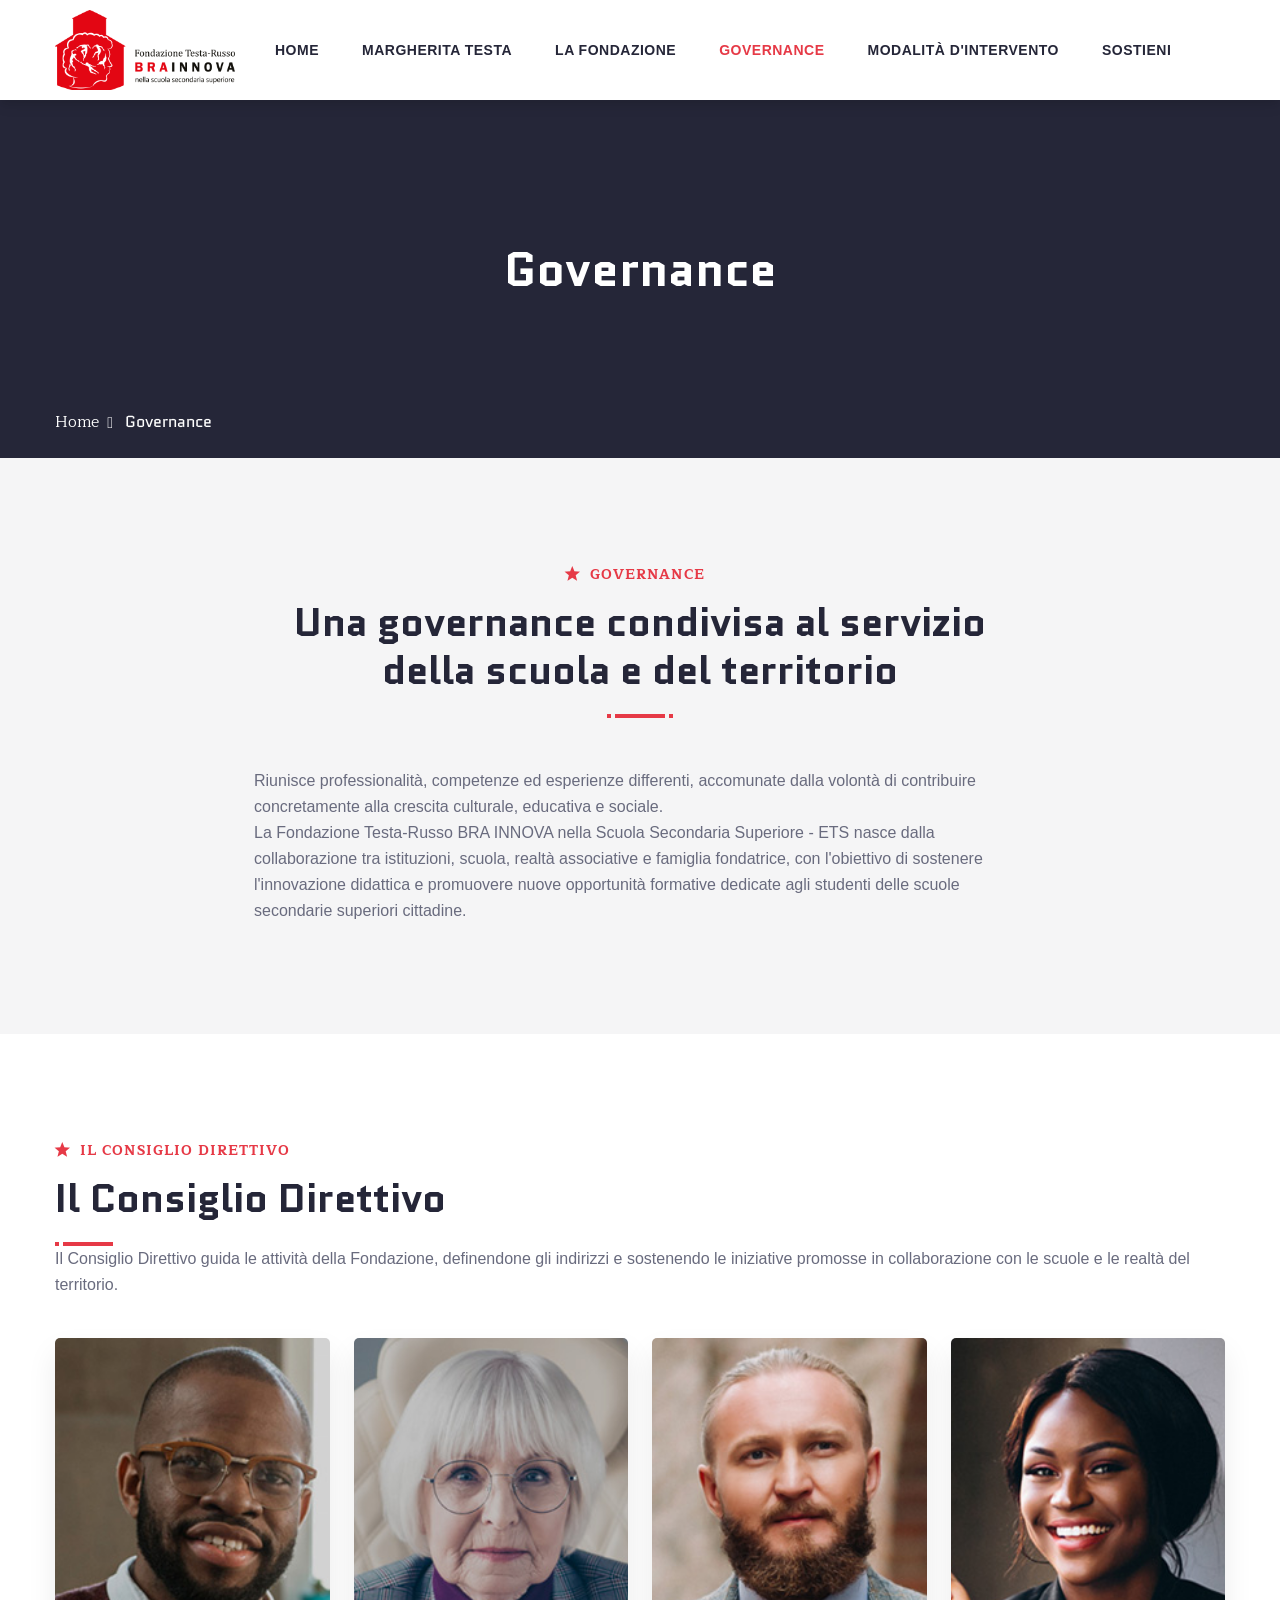
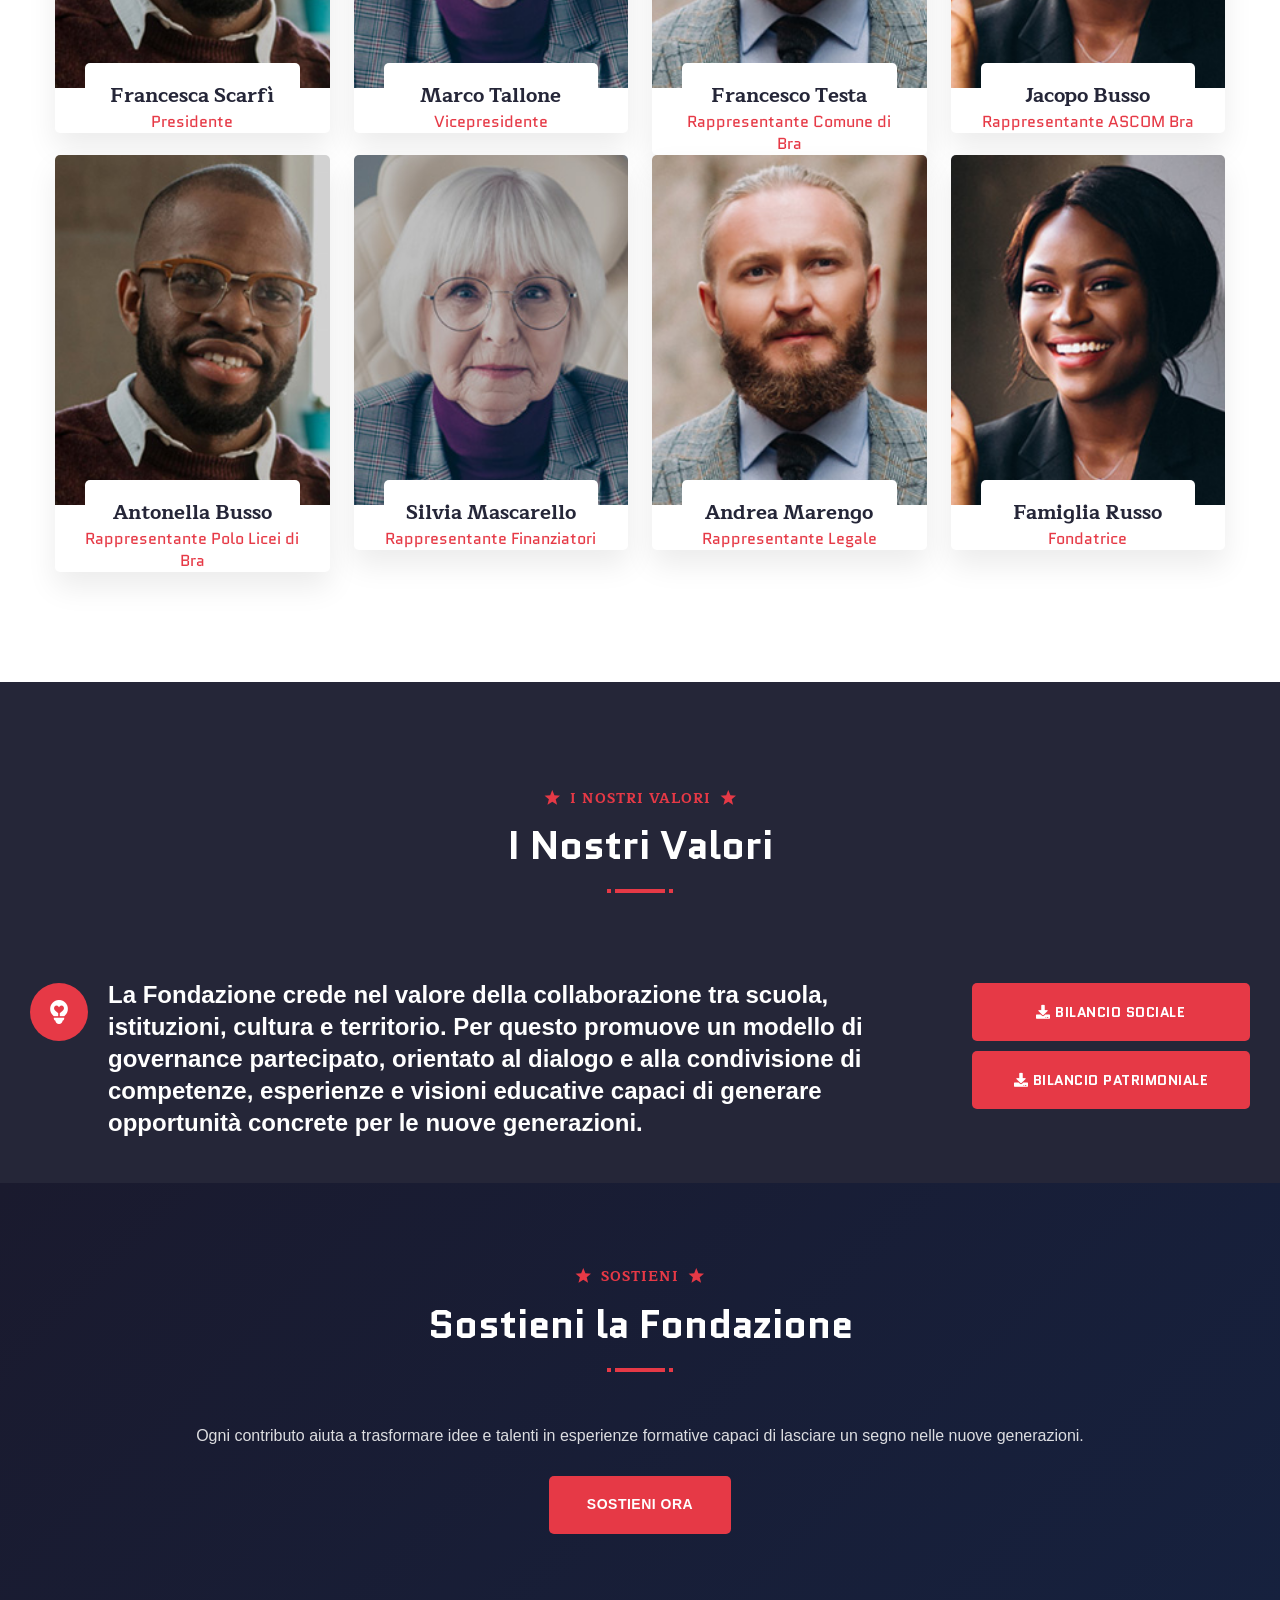
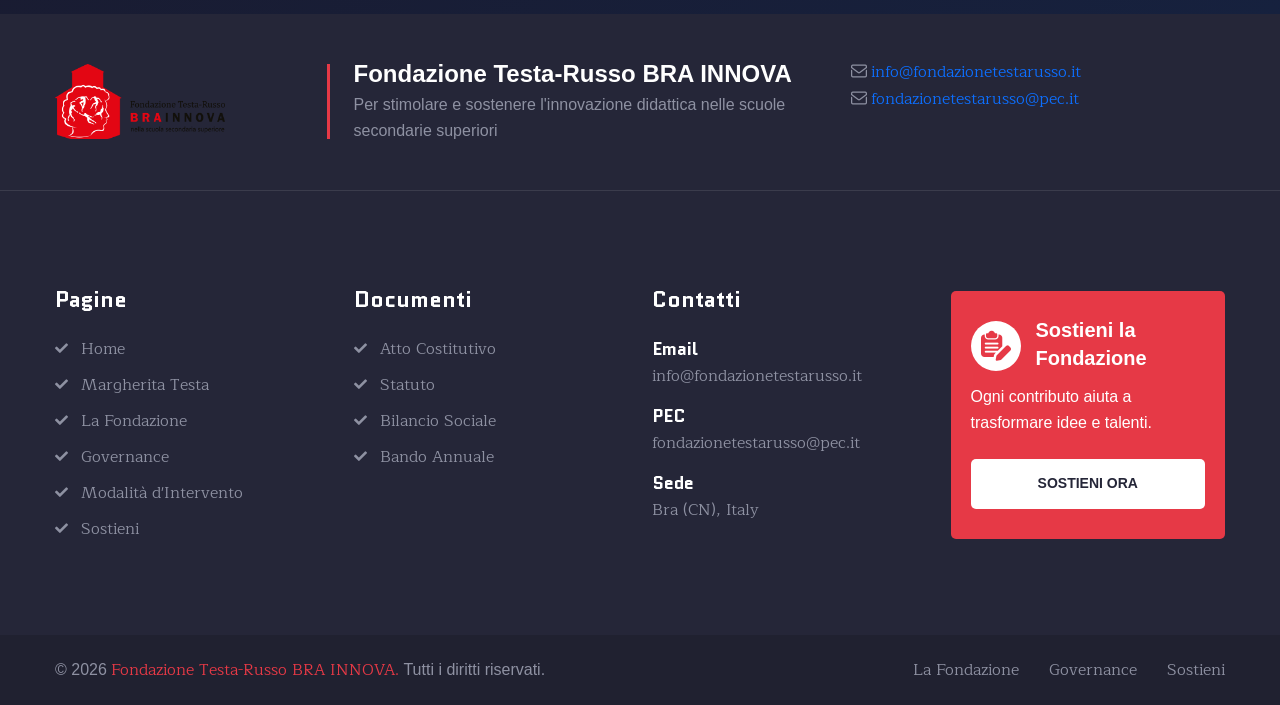
==== commit 4b895d7d: "da amndare a eleena" ====
--- a/governance.html
+++ b/governance.html
@@ -21,48 +21,10 @@
 <body>
 <div class="boxed_wrapper">
 
-<!-- preloader -->
-<div class="loader-wrap">
-<div class="preloader">
-<div id="handle-preloader" class="handle-preloader">
-<div class="animation-preloader">
-<div class="spinner"></div>
-<div class="txt-loading">
-<span data-text-preloader="b" class="letters-loading">b</span>
-<span data-text-preloader="r" class="letters-loading">r</span>
-<span data-text-preloader="a" class="letters-loading">a</span>
-<span data-text-preloader="i" class="letters-loading">i</span>
-<span data-text-preloader="n" class="letters-loading">n</span>
-<span data-text-preloader="n" class="letters-loading">n</span>
-<span data-text-preloader="o" class="letters-loading">o</span>
-<span data-text-preloader="v" class="letters-loading">v</span>
-<span data-text-preloader="a" class="letters-loading">a</span>
-</div>
-</div>
-</div>
-</div>
-</div>
-<!-- preloader end -->
+
 
 <!-- main header -->
 <header class="main-header style-one">
-<div class="header-top">
-<div class="auto-container">
-<div class="top-inner clearfix">
-<div class="left-column pull-left clearfix">
-<ul class="links-box clearfix">
-<li><a href="index.html"><i class="flaticon-star"></i> Fondazione BRA INNOVA</a></li>
-</ul>
-</div>
-<div class="right-column pull-right clearfix">
-<ul class="info-list clearfix">
-<li><i class="flaticon-mail-inbox-app"></i><a href="mailto:info@fondazionetestarusso.it">info@fondazionetestarusso.it</a></li>
-<li><i class="flaticon-mail-inbox-app"></i><a href="mailto:fondazionetestarusso@pec.it">fondazionetestarusso@pec.it</a></li>
-</ul>
-</div>
-</div>
-</div>
-</div>
 <div class="header-lower">
 <div class="auto-container">
 <div class="outer-box clearfix">
@@ -82,29 +44,6 @@
 <li><a href="margherita-testa.html">Margherita Testa</a></li>
 <li><a href="la-fondazione.html">La Fondazione</a></li>
 <li class="current"><a href="governance.html">Governance</a></li>
-<li><a href="modalita-intervento.html">Modalit&agrave; d'Intervento</a></li>
-<li><a href="sostieni.html">Sostieni</a></li>
-</ul>
-</div>
-</nav>
-</div>
-</div>
-</div>
-</div>
-<div class="sticky-header">
-<div class="auto-container">
-<div class="outer-box clearfix">
-<div class="logo-box pull-left">
-<figure class="logo"><a href="index.html"><img src="assets/img/logo.png" alt="BRA INNOVA"></a></figure>
-</div>
-<div class="menu-area clearfix pull-right">
-<nav class="main-menu navbar-expand-md navbar-light">
-<div class="collapse navbar-collapse show clearfix" id="stickyNav">
-<ul class="navigation clearfix">
-<li class="current"><a href="index.html">Home</a></li>
-<li><a href="margherita-testa.html">Margherita Testa</a></li>
-<li><a href="la-fondazione.html">La Fondazione</a></li>
-<li><a href="governance.html">Governance</a></li>
 <li><a href="modalita-intervento.html">Modalit&agrave; d'Intervento</a></li>
 <li><a href="sostieni.html">Sostieni</a></li>
 </ul>
--- a/assets/css/color.css
+++ b/assets/css/color.css
@@ -2,22 +2,6 @@
 
 .scroll-top:hover{
 	color: #e63946;
-}
-
-.preloader-close{
-	background-color: #e63946;
-}
-
-.handle-preloader .animation-preloader .spinner{
-	border: 3px solid #e63946;
-}
-
-.handle-preloader .animation-preloader .txt-loading .letters-loading{
-  color: #e63946;
-}
-
-.handle-preloader .animation-preloader .txt-loading .letters-loading:before{
-  color: #e63946;
 }
 
 .header-top .weathre-box i{
--- a/assets/css/style.css
+++ b/assets/css/style.css
@@ -79,6 +79,13 @@
   background-repeat:no-repeat;
   background-position:center top;
   -webkit-font-smoothing: antialiased;
+  padding-top: 83px;
+}
+
+@media (max-width:1200px){
+  body {
+    padding-top: 70px;
+  }
 }
 
   @media (min-width:1200px) {
@@ -174,147 +181,6 @@
   margin: 0px;
   transition: all 500ms ease;
 }
-
-/* Preloader */
-
-.handle-preloader {
-  align-items: center;
-  -webkit-align-items: center;
-  display: flex;
-  display: -ms-flexbox;
-  height: 100%;
-  justify-content: center;
-  -webkit-justify-content: center;
-  position: fixed;
-  left: 0;
-  top: 0;
-  width: 100%;
-  z-index: 9999999;
-  background: #252638;
-}
-
-.preloader-close{
-  position: fixed;
-  z-index: 99999999;
-  font-size: 14px;
-  color: #fff;
-  padding: 5px 20px 2px 20px;
-  cursor: pointer;
-  right: 0;
-  top: 0;
-  font-weight: 600;
-}
-
-.handle-preloader .animation-preloader {
-  position: absolute;
-  z-index: 100;
-}
-
-.handle-preloader .animation-preloader .spinner{
-  animation: spinner 1s infinite linear;
-  border: 6px solid #e63946;
-  border-top-color: transparent;
-  border-radius: 50%;
-  height: 150px;
-  margin: 0 auto 45px auto;
-  width: 150px;
-}
-
-.handle-preloader .animation-preloader .txt-loading {
-  text-align: center;
-  user-select: none;
-}
-
-.handle-preloader .animation-preloader .txt-loading .letters-loading:before{
-  animation: letters-loading 4s infinite;
-  content: attr(data-text-preloader);
-  left: 0;
-  opacity: 0;
-  top:0;
-  position: absolute;
-}
-
-.handle-preloader .animation-preloader .txt-loading .letters-loading{
-  font-family: 'DM Sans', sans-serif;
-  font-weight: 700;
-  letter-spacing: 15px;
-  display: inline-block;
-  position: relative;
-  font-size: 70px;
-  line-height: 70px;
-  text-transform: uppercase;
-  color: #e63946;
-}
-
-.handle-preloader .animation-preloader .txt-loading .letters-loading:nth-child(2):before {animation-delay: 0.2s;}
-.handle-preloader .animation-preloader .txt-loading .letters-loading:nth-child(3):before {animation-delay: 0.4s;}
-.handle-preloader .animation-preloader .txt-loading .letters-loading:nth-child(4):before {animation-delay: 0.6s;}
-.handle-preloader .animation-preloader .txt-loading .letters-loading:nth-child(5):before {animation-delay: 0.8s;}
-.handle-preloader .animation-preloader .txt-loading .letters-loading:nth-child(6):before { animation-delay: 1s;}
-.handle-preloader .animation-preloader .txt-loading .letters-loading:nth-child(7):before { animation-delay: 1.2s;}
-.handle-preloader .animation-preloader .txt-loading .letters-loading:nth-child(8):before { animation-delay: 1.4s;}
-.handle-preloader .loader-section {
-  background-color: #ffffff;
-  height: 100%;
-  position: fixed;
-  top: 0;
-  width: calc(50% + 1px);
-}
-
-.preloader .loaded .animation-preloader {
-  opacity: 0;
-  transition: 0.3s ease-out;
-}
-
-.handle-preloader .animation-preloader .txt-loading .letters-loading{
-  
-}
-
-.handle-preloader .animation-preloader .txt-loading .letters-loading:before{
-  
-}
-
-.handle-preloader .animation-preloader .spinner{
-  border-top-color: rgba(255, 255, 255, 0.5); 
-}
-
-/* AnimaciÃ³n del preloader */
-@keyframes spinner {
-  to {
-    transform: rotateZ(360deg);
-  }
-}
-@keyframes letters-loading {
-  0%,
-  75%,
-  100% {
-    opacity: 0;
-    transform: rotateY(-90deg);
-  }
-
-  25%,
-  50% {
-    opacity: 1;
-    transform: rotateY(0deg);
-  }
-}
-
-@media screen and (max-width: 767px) {
-  .handle-preloader .animation-preloader .spinner {
-    height: 8em;
-    width: 8em;
-  }
-
-  .handle-preloader .animation-preloader .txt-loading .letters-loading {font-size: 40px; letter-spacing: 10px;}
-}
-@media screen and (max-width: 500px) {
-  .handle-preloader .animation-preloader .spinner {
-    height: 7em;
-    width: 7em;
-  }
-  .handle-preloader .animation-preloader .txt-loading .letters-loading {font-size: 30px; letter-spacing: 10px;}
-}
-
 
 .centred{
   text-align: center;
@@ -545,11 +411,13 @@
 /** main-header **/
 
 .main-header{
-  position:relative;
+  position:fixed;
   left:0px;
   top:0px;
   z-index:999;
   width:100%;
+  background:#fff;
+  box-shadow:0px 3px 10px rgba(0,0,0,0.1);
   transition:all 500ms ease;
   -moz-transition:all 500ms ease;
   -webkit-transition:all 500ms ease;
@@ -557,48 +425,6 @@
   -o-transition:all 500ms ease;
 }
 
-.sticky-header{
-  position:fixed;
-  opacity:0;
-  visibility:hidden;
-  background: #ffffff;
-  border-bottom: 1px solid rgba(37,38,56,0.1);
-  left:0px;
-  top:0px;
-  width:100%;
-  z-index:0;
-  transition:all 500ms ease;
-  -moz-transition:all 500ms ease;
-  -webkit-transition:all 500ms ease;
-  -ms-transition:all 500ms ease;
-  -o-transition:all 500ms ease;
-}
-
-.fixed-header .sticky-header{
-  z-index:999;
-  opacity:1;
-  visibility:visible;
-  -ms-animation-name: fadeInDown;
-  -moz-animation-name: fadeInDown;
-  -op-animation-name: fadeInDown;
-  -webkit-animation-name: fadeInDown;
-  animation-name: fadeInDown;
-  -ms-animation-duration: 500ms;
-  -moz-animation-duration: 500ms;
-  -op-animation-duration: 500ms;
-  -webkit-animation-duration: 500ms;
-  animation-duration: 500ms;
-  -ms-animation-timing-function: linear;
-  -moz-animation-timing-function: linear;
-  -op-animation-timing-function: linear;
-  -webkit-animation-timing-function: linear;
-  animation-timing-function: linear;
-  -ms-animation-iteration-count: 1;
-  -moz-animation-iteration-count: 1;
-  -op-animation-iteration-count: 1;
-  -webkit-animation-iteration-count: 1;
-  animation-iteration-count: 1;
-}
 
 /** header-top **/
 
@@ -1618,9 +1444,15 @@
 
 .mobile-menu .nav-logo{
   position:relative;
-  padding:50px 25px;
-  text-align:left;  
-  padding-bottom: 100px;
+  padding: 30px 25px;
+  text-align:left;
+  padding-bottom: 30px;
+  background: #fff;
+}
+
+.mobile-menu .nav-logo img {
+  max-width: 160px;
+  height: auto;
 }
 
 .mobile-menu-visible{
@@ -1685,14 +1517,17 @@
 .mobile-menu .close-btn{
   position: absolute;
   right: 25px;
-  top: 10px;
+  top: 28px;
   line-height: 30px;
-  width: 24px;
+  width: 30px;
+  height: 30px;
   text-align: center;
-  font-size: 16px;
-  color: #ffffff;
+  font-size: 20px;
+  color: #252638;
   cursor: pointer;
   z-index: 10;
+  background: rgba(0,0,0,0.05);
+  border-radius: 50%;
   -webkit-transition:all 0.9s ease;
   -moz-transition:all 0.9s ease;
   -ms-transition:all 0.9s ease;
@@ -2182,17 +2017,10 @@
 
 .banner-carousel{
   position: relative;
-}
-
-.banner-carousel .carousel-item{
-  position: relative;
-  float: none;
-  width: 100%;
-  margin: 0;
   padding: 144px 0px 256px 0px;
 }
 
-.banner-carousel .carousel-item:before{
+.banner-carousel:before{
   position: absolute;
   content: '';
   width: 100%;
@@ -2204,7 +2032,7 @@
   z-index: 1;
 }
 
-.banner-carousel .carousel-item .image-layer{
+.banner-carousel .image-layer{
   position:absolute;
   left:0;
   top:0;
@@ -2213,20 +2041,6 @@
   background-repeat: no-repeat;
   background-position: center;
   background-size: cover;
-  -webkit-transform:scale(1);
-  -ms-transform:scale(1);
-  transform:scale(1);
-  -webkit-transition: all 6000ms linear;
-  -moz-transition: all 6000ms linear;
-  -ms-transition: all 6000ms linear;
-  -o-transition: all 6000ms linear;
-  transition: all 6000ms linear;
-}
-
-.banner-carousel .active .carousel-item .image-layer{
-  -webkit-transform:scale(1.15);
-  -ms-transform:scale(1.15);
-  transform:scale(1.15);
 }
 
 .banner-carousel .content-box{
@@ -2247,37 +2061,16 @@
   text-transform: uppercase;
   padding-left: 22px;
   margin-bottom: 14px;
-  opacity: 0;
-  -webkit-transform: translateY(-100px);
-  -moz-transform: translateY(-100px);
-  -ms-transform: translateY(-100px);
-  -o-transform: translateY(-100px);
-  transform: translateY(-100px);
-  -webkit-transition: all 1000ms ease;
-  -moz-transition: all 1000ms ease;
-  -ms-transition: all 1000ms ease;
-  -o-transition: all 1000ms ease;
-  transition: all 1000ms ease;
+  color: #fff;
+  opacity: 1;
+  transform: translateY(0);
 }
 
 .banner-carousel .content-box h6 i{
   position: absolute;
   left: 0px;
   top: 0px;
-}
-
-.banner-carousel .active .content-box h6{
-  opacity: 1;
-  -webkit-transform: translateY(0);
-  -moz-transform: translateY(0);
-  -ms-transform: translateY(0);
-  -o-transform: translateY(0);
-  transform: translateY(0);
-  -webkit-transition-delay: 1000ms;
-  -moz-transition-delay: 1000ms;
-  -ms-transition-delay: 1000ms;
-  -o-transition-delay: 1000ms;
-  transition-delay: 1000ms;
+  color: #e63946;
 }
 
 .banner-carousel .content-box h1{
@@ -2288,31 +2081,8 @@
   line-height: 76px;
   font-weight: 700;
   margin-bottom: 21px;
-  opacity: 0;
-  -webkit-transform: translateX(100px);
-  -moz-transform: translateX(100px);
-  -ms-transform: translateX(100px);
-  -o-transform: translateX(100px);
-  transform: translateX(100px);
-  -webkit-transition: all 1000ms ease;
-  -moz-transition: all 1000ms ease;
-  -ms-transition: all 1000ms ease;
-  -o-transition: all 1000ms ease;
-  transition: all 1000ms ease;
-}
-
-.banner-carousel .active .content-box h1{
   opacity: 1;
-  -webkit-transform: translateX(0);
-  -moz-transform: translateX(0);
-  -ms-transform: translateX(0);
-  -o-transform: translateX(0);
   transform: translateX(0);
-  -webkit-transition-delay: 1000ms;
-  -moz-transition-delay: 1000ms;
-  -ms-transition-delay: 1000ms;
-  -o-transition-delay: 1000ms;
-  transition-delay: 1000ms;
 }
 
 .banner-carousel .content-box p{
@@ -2322,60 +2092,14 @@
   font-size: 16px;
   line-height: 26px;
   margin-bottom: 33px;
-  opacity: 0;
-  -webkit-transform: translateX(-100px);
-  -moz-transform: translateX(-100px);
-  -ms-transform: translateX(-100px);
-  -o-transform: translateX(-100px);
-  transform: translateX(-100px);
-  -webkit-transition: all 1000ms ease;
-  -moz-transition: all 1000ms ease;
-  -ms-transition: all 1000ms ease;
-  -o-transition: all 1000ms ease;
-  transition: all 1000ms ease;
-}
-
-.banner-carousel .active .content-box p{
   opacity: 1;
-  -webkit-transform: translateX(0);
-  -moz-transform: translateX(0);
-  -ms-transform: translateX(0);
-  -o-transform: translateX(0);
   transform: translateX(0);
-  -webkit-transition-delay: 1000ms;
-  -moz-transition-delay: 1000ms;
-  -ms-transition-delay: 1000ms;
-  -o-transition-delay: 1000ms;
-  transition-delay: 1000ms;
 }
 
 .banner-carousel .content-box .btn-box{
   position: relative;
-  opacity: 0;
-  -webkit-transform: translateY(100px);
-  -moz-transform: translateY(100px);
-  -ms-transform: translateY(100px);
-  -o-transform: translateY(100px);
-  transform: translateY(100px);
-  -webkit-transition: all 1000ms ease;
-  -moz-transition: all 1000ms ease;
-  -ms-transition: all 1000ms ease;
-  -o-transition: all 1000ms ease;
-  transition: all 1000ms ease;
-}
-
-.banner-carousel .active .content-box .btn-box{
   opacity: 1;
-  -webkit-transform: translateY(0);
-  -moz-transform: translateY(0);
-  -ms-transform: translateY(0);
-  -o-transform: translateY(0);
   transform: translateY(0);
-  -webkit-transition-delay: 1000ms;
-  -moz-transition-delay: 1000ms;
-  -ms-transition-delay: 1000ms;
-  -o-transition-delay: 1000ms;
-  transition-delay: 1000ms;
 }
 
 .banner-carousel .content-box .btn-box .theme-btn{
@@ -2676,29 +2400,15 @@
   overflow: hidden;
   border-radius: 5px;
   box-shadow: 0px 0px 60px 0px rgb(0 0 0 / 5%);
-}
-
-.image_block_1 .image-box .image::before {
-  position: absolute;
-  top: 0;
-  left: 0;
+  width: 100%;
+  height: 450px;
+}
+
+.image_block_1 .image-box .image img{
   width: 100%;
   height: 100%;
-  background: rgba(255,255,255,.3);
-  content: '';
-  -webkit-transition: -webkit-transform .9s;
-  transition: transform .9s;
-  -webkit-transform: scale3d(1.9,1.4,1) rotate3d(0,0,1,45deg) translate3d(0,-100%,0);
-  transform: scale3d(1.9,1.4,1) rotate3d(0,0,1,45deg) translate3d(0,-100%,0);
-}
-
-.image_block_1 .image-box .image:hover::before {
-  -webkit-transform: scale3d(1.9,1.4,1) rotate3d(0,0,1,45deg) translate3d(0,100%,0);
-  transform: scale3d(1.9,1.4,1) rotate3d(0,0,1,45deg) translate3d(0,100%,0);
-}
-
-.image_block_1 .image-box .image img{
-  width: 100%;
+  object-fit: cover;
+  object-position: center;
   border-radius: 5px;
 }
 
@@ -2730,227 +2440,172 @@
 .explore-section{
   position: relative;
   overflow: hidden;
-  padding: 103px 0px 200px 0px;
+  padding: 90px 0px;
 }
 
 .explore-section .vector-image{
-  position: absolute;
-  left: 0px;
-  bottom: 0px;
+  display: none;
 }
 
 .explore-section .pattern-layer{
-  position: absolute;
-  top: 0px;
-  right: 0px;
-  width: 568px;
-  height: 556px;
-  background-repeat: no-repeat;
+  display: none;
+}
+
+.explore-section .explore-block{
+  display: flex;
 }
 
 .explore-block-one .inner-box{
   position: relative;
-  display: block;
+  display: flex;
+  flex-direction: column;
+  background: #ffffff;
+  border-radius: 8px;
+  border-top: 4px solid #e63946;
+  box-shadow: 0 2px 15px rgba(0,0,0,0.08);
+  padding: 35px 25px 25px;
+  text-align: center;
+  height: 100%;
+  min-height: 280px;
+  transition: box-shadow 0.3s;
+}
+
+.explore-block-one .inner-box:hover{
+  box-shadow: 0 5px 25px rgba(0,0,0,0.12);
+}
+
+.explore-block-one .inner-box:before{
+  display: none;
 }
 
 .explore-block-one .inner-box .image-box{
-  position: relative;
-  display: block;
-  overflow: hidden;
-  border-radius: 5px;
-}
-
-.explore-block-one .inner-box .image-box img{
-  width: 100%;
-  border-radius: 5px;
-}
-
-.explore-block-one .inner-box:before{
-  position: absolute;
-  content: '';
-  width: 100%;
-  height: 0%;
-  left: 0px;
-  bottom: 0px;
-  opacity: 0;
-  border-radius: 5px;
-  z-index: 1;
-  transition: all 500ms ease;
-}
-
-.explore-block-one .inner-box:hover:before{
-  height: 100%;
-  opacity: 1;
+  display: none;
 }
 
 .explore-block-one .inner-box .content-box{
-  position: absolute;
-  left: 0px;
-  top: 0px;
-  right: 0px;
+  position: relative;
+  left: auto;
+  top: auto;
+  right: auto;
   width: 100%;
   height: 100%;
   z-index: 1;
+  display: flex;
+  flex-direction: column;
 }
 
 .explore-block-one .inner-box .content-box .text{
-  position: absolute;
-  left: 50%;
-  top: 50%;
-  transform: translate(-50%,-50%);
-  background: #ffffff;
-  border-radius: 5px;
-  width: 210px;
-  padding: 30px 15px 22px 15px;
-  transition: all 500ms ease;
-}
-
-.explore-block-one .inner-box:hover .content-box .text{
-  transform: translate(-50%,-50%) scale(0,0);
-  opacity: 0;
+  position: relative;
+  left: auto;
+  top: auto;
+  transform: none;
+  background: transparent;
+  border-radius: 0;
+  width: 100%;
+  padding: 0;
+  text-align: center;
+  transition: none;
+  flex: 1;
+  display: flex;
+  flex-direction: column;
+  justify-content: center;
+  align-items: center;
 }
 
 .explore-block-one .inner-box .content-box .text .icon-box{
   position: relative;
-  display: inline-block;
-  width: 100px;
-  height: 100px;
-  line-height: 100px;
+  display: inline-flex;
+  align-items: center;
+  justify-content: center;
+  width: 70px;
+  height: 70px;
+  font-size: 30px;
+  color: #e63946;
+  border-radius: 50%;
+  margin-bottom: 20px;
+  background: rgba(230,57,70,0.08);
+}
+
+.explore-block-one .inner-box .content-box .text .icon-box:before{
+  display: none;
+}
+
+.explore-block-one .inner-box .content-box .text h4{
+  display: block;
+  font-size: 20px;
+  line-height: 28px;
+  font-weight: 700;
+  color: #252638;
+  flex-shrink: 0;
+}
+
+.explore-block-one .inner-box .content-box .overlay-content{
+  position: relative;
+  left: auto;
+  bottom: auto;
+  width: 100%;
+  padding: 0;
+  border-radius: 0;
+  opacity: 1;
+  visibility: visible;
   text-align: center;
-  font-size: 50px;
-  color: #999cab;
-  border-radius: 50%;
-  margin-bottom: 26px;
-  background: -webkit-linear-gradient(-90deg, #e6e6ea, #ffffff 100%);
-}
-
-.explore-block-one .inner-box .content-box .text .icon-box:before{
-  position: absolute;
-  content: '';
-  background: url(../images/icons/decor-1.png);
-  width: 66px;
-  height: 4px;
-  left: 50%;
-  transform: translateX(-50%);
-  bottom: -9px;
-  background-repeat: no-repeat;
-}
-
-.explore-block-one .inner-box .content-box .text h4{
-  display: block;
-  font-size: 20px;
-  line-height: 30px;
-  font-weight: 700;
-}
-
-.explore-block-one .inner-box .content-box .overlay-content{
-  position: absolute;
-  left: 0px;
-  bottom: -30px;
-  width: 100%;
-  padding: 22px 20px 0px 20px;
-  border-radius: 0px 0px 5px 5px;
-  opacity: 0;
-  visibility: hidden;
-  transition: all 500ms ease;
-}
-
-.explore-block-one .inner-box:hover .content-box .overlay-content{
-  visibility: visible;
-  bottom: 0px;
-  opacity: 1;
+  transition: none;
 }
 
 .explore-block-one .inner-box .content-box .overlay-content h4{
-  position: relative;
-  display: block;
-  font-size: 20px;
-  line-height: 30px;
-  color: #ffffff;
-  font-weight: 700;
-  padding-bottom: 12px;
-  margin-bottom: 28px;
+  display: none;
 }
 
 .explore-block-one .inner-box .content-box .overlay-content h4:before{
-  position: absolute;
-  content: '';
-  background: url(../images/icons/decor-2.png);
-  width: 66px;
-  height: 4px;
-  left: 50%;
-  transform: translateX(-50%);
-  bottom: -9px;
-  background-repeat: no-repeat;
-}
-
-.explore-block-one .inner-box .content-box .overlay-content p{
-  color: #ffffff;
-  margin-bottom: 20px;
-  font-weight: 300;
+  display: none;
+}
+
+.explore-block-one .inner-box .content-box .text p{
+  color: #696b7e;
+  margin: 12px 0 0;
+  font-weight: 400;
+  font-size: 14px;
+  line-height: 24px;
+  flex-shrink: 0;
+}
+
+.explore-block-one .inner-box .content-box .overlay-content .link-box{
+  list-style: none;
+  padding: 0;
+  margin: 0;
 }
 
 .explore-block-one .inner-box .content-box .overlay-content .link-box li{
-  position: relative;
-  display: inline-block;
-  margin: 0px 3px;
+  display: block;
+  margin: 0;
 }
 
 .explore-block-one .inner-box .content-box .overlay-content .link-box li a{
-  position: relative;
-  display: inline-block;
-  width: 58px;
-  height: 58px;
-  line-height: 58px;
-  font-size: 24px;
-  background: #ffffff;
-  color: #8e91a2;
-  border-radius: 50%;
+  display: block;
+  padding: 10px 20px;
+  background: #e63946;
+  color: #ffffff;
+  font-size: 14px;
+  font-weight: 600;
+  border-radius: 4px;
+  text-decoration: none;
   text-align: center;
-  cursor: pointer;
-  transition: all 500ms ease;
-}
-
-.explore-block-one .inner-box .content-box .overlay-content .link-box li span{
-  position: absolute;
-  left: 50%;
-  transform: translateX(-50%);
-  top: -26px;
-  background: #fff;
-  color: #8e91a2;
+  transition: all 0.3s;
+}
+
+.explore-block-one .inner-box .content-box .overlay-content .link-box li a:hover{
+  background: #b81f2d;
+  transform: scale(1.03);
+}
+
+.explore-block-one .inner-box .content-box .overlay-content .link-box li a i{
   font-size: 14px;
-  line-height: 16px;
-  font-family: 'DM Sans', sans-serif;
-  font-weight: 700;
-  border-radius: 5px;
-  text-align: center;
-  padding: 5px 5px;
-  min-width: 86px;
-  visibility: hidden;
-  opacity: 0;
-  transition: all 500ms ease;
-}
-
-.explore-block-one .inner-box .content-box .overlay-content .link-box li:hover span{
-  visibility: visible;
-  opacity: 1;
-  top: -36px;
-}
-
-.explore-block-one .inner-box .content-box .overlay-content .link-box li span:before{
-  position: absolute;
-  content: '';
-  background: #ffffff;
-  width: 10px;
-  height: 10px;
-  left: 50%;
-  transform: translateX(-50%) rotate(45deg);
-  bottom: -5px;
-}
-
-.explore-block-one .inner-box .content-box .overlay-content .link-box{
-  position: relative;
-  margin-bottom: -27px;
+  margin-left: 6px;
+  transition: transform 0.3s;
+}
+
+.explore-block-one .inner-box .content-box .overlay-content .link-box li a:hover i{
+  transform: translateX(4px);
 }
 
 .explore-banner .inner-container{
@@ -4016,6 +3671,8 @@
   position: relative;
   display: block;
   overflow: hidden;
+  width: 100%;
+  height: 350px;
 }
 
 .team-block-one .inner-box .image-box::before {
@@ -4067,6 +3724,9 @@
 
 .team-block-one .inner-box .image-box img{
   width: 100%;
+  height: 100%;
+  object-fit: cover;
+  object-position: center;
 }
 
 .team-block-one .inner-box .lower-content{
@@ -6271,6 +5931,56 @@
 }
 
 
+
+/** download-carousel **/
+
+.download-carousel-wrap{
+  position: relative;
+  display: flex;
+  align-items: center;
+  gap: 10px;
+}
+
+.download-track{
+  display: flex;
+  gap: 20px;
+  overflow-x: auto;
+  scroll-behavior: smooth;
+  scrollbar-width: none;
+  -ms-overflow-style: none;
+  padding: 10px 0;
+  flex: 1;
+}
+
+.download-track::-webkit-scrollbar{
+  display: none;
+}
+
+.download-track .download-card{
+  flex: 0 0 280px;
+  min-width: 280px;
+}
+
+.download-arrow{
+  flex-shrink: 0;
+  width: 44px;
+  height: 44px;
+  border-radius: 50%;
+  background: #e63946;
+  color: #fff;
+  border: none;
+  font-size: 18px;
+  cursor: pointer;
+  display: flex;
+  align-items: center;
+  justify-content: center;
+  transition: background 0.3s;
+  z-index: 2;
+}
+
+.download-arrow:hover{
+  background: #c12e3a;
+}
 
 /** download-section **/
 
@@ -7893,19 +7603,7 @@
   position: relative;
   width: 100%;
   padding: 157px 0px 23px 0px;
-  background-size: cover;
-  background-repeat: no-repeat;
-  background-position: center;
-}
-
-.page-title:before{
-  position: absolute;
-  content: '';
-  background: -webkit-linear-gradient(90deg, rgba(37,38,56,0.8)15%, rgba(0,0,0,0.3) 100%);
-  width: 100%;
-  height: 100%;
-  left: 0px;
-  top: 0px;
+  background: #252638 !important;
 }
 
 .page-title .title{
@@ -8009,29 +7707,21 @@
   border-radius: 5px;
 }
 
+.about-style-three .image-box{
+  width: 100%;
+  height: 500px;
+  border-radius: 5px;
+  overflow: hidden;
+}
+
 .about-style-three .image-box img{
   width: 100%;
-  border-radius: 5px;
-}
-
-.about-style-three .image-box::before {
-  position: absolute;
-  top: -30%;
-  left: 0;
-  width: 150%;
-  height: 150%;
-  background: rgba(255,255,255,.3);
-  content: '';
-  -webkit-transition: -webkit-transform .9s;
-  transition: transform .9s;
-  -webkit-transform: scale3d(1.9,1.4,1) rotate3d(0,0,1,45deg) translate3d(0,-100%,0);
-  transform: scale3d(1.9,1.4,1) rotate3d(0,0,1,45deg) translate3d(0,-100%,0);
-}
-
-.about-style-three .image-box:hover::before {
-  -webkit-transform: scale3d(1.9,1.4,1) rotate3d(0,0,1,45deg) translate3d(0,100%,0);
-  transform: scale3d(1.9,1.4,1) rotate3d(0,0,1,45deg) translate3d(0,100%,0);
-}
+  height: 100%;
+  object-fit: cover;
+  object-position: center;
+  border-radius: 5px;
+}
+
 
 .feature-block-one .inner-box{
   position: relative;
@@ -8259,6 +7949,21 @@
   opacity: 0.9;
 }
 
+.discover-section .image-box{
+  width: 100%;
+  height: 450px;
+  border-radius: 5px;
+  overflow: hidden;
+}
+
+.discover-section .image-box img{
+  width: 100%;
+  height: 100%;
+  object-fit: cover;
+  object-position: center;
+  border-radius: 5px;
+}
+
 .discover-block-one .inner-box{
   position: relative;
   display: block;
@@ -9465,21 +9170,19 @@
 
 .solutions-section.alternat-2{
   position: relative;
-}
-
-.solutions-section.alternat-2:before{
-  position: absolute;
-  content: '';
   background: #252638;
-  width: 100%;
-  height: 362px;
-  left: 0px;
-  top: 0px;
-}
-
-.solutions-section.alternat-2 .lower-box .bg-layer:before{
-  background: #252638;
-  opacity: 0.9;
+}
+
+.solutions-section.alternat-2 .inner-container{
+  background: transparent;
+}
+
+.solutions-section.alternat-2 .lower-box{
+  background: transparent;
+}
+
+.solutions-section.alternat-2 .lower-box .bg-layer{
+  display: none;
 }
 
 .solutions-section.alternat-2 .lower-box .text h3{
@@ -13180,25 +12883,6 @@
   border-radius: 5px;
 }
 
-.contact-information .image-box::before {
-  position: absolute;
-  top: -30%;
-  left: 0;
-  width: 150%;
-  height: 150%;
-  background: rgba(255,255,255,.3);
-  content: '';
-  -webkit-transition: -webkit-transform .9s;
-  transition: transform .9s;
-  -webkit-transform: scale3d(1.9,1.4,1) rotate3d(0,0,1,45deg) translate3d(0,-100%,0);
-  transform: scale3d(1.9,1.4,1) rotate3d(0,0,1,45deg) translate3d(0,-100%,0);
-}
-
-.contact-information .image-box:hover::before {
-  -webkit-transform: scale3d(1.9,1.4,1) rotate3d(0,0,1,45deg) translate3d(0,100%,0);
-  transform: scale3d(1.9,1.4,1) rotate3d(0,0,1,45deg) translate3d(0,100%,0);
-}
-
 .content_block_13 .content-box{
   position: relative;
   display: block;
--- a/assets/css/responsive.css
+++ b/assets/css/responsive.css
@@ -13,30 +13,62 @@
 }
 
 
-@media only screen and (max-width: 1200px){
+  @media only screen and (max-width: 1200px){
 
   .main-menu,
-  .sticky-header,
   .main-header.style-one .outer-container:before{
     display: none !important;
   }
 
+  .main-header .header-lower {
+    padding: 8px 0;
+  }
+
+  .main-header .outer-box {
+    display: flex;
+    align-items: center;
+    justify-content: space-between;
+  }
+
+  .main-header .outer-box .logo-box {
+    flex: 0 0 auto;
+    float: none !important;
+  }
+
+  .main-header .outer-box .menu-area {
+    display: flex;
+    align-items: center;
+    justify-content: flex-end;
+    float: none !important;
+    flex: 1 0 auto;
+  }
+
   .menu-area .mobile-nav-toggler {
-    display: block;
-    margin-top: 30px;
-    padding: 10px;
-    margin-left: 15px;
+    display: flex;
+    flex-direction: column;
+    justify-content: center;
+    align-items: center;
+    gap: 5px;
+    width: 36px;
+    height: 36px;
+    margin-top: 0;
+    margin-left: auto;
+    padding: 6px;
+    background: #e63946;
+    border-radius: 4px;
+    cursor: pointer;
+    float: none;
+  }
+
+  .menu-area .mobile-nav-toggler .icon-bar {
+    width: 22px;
+    height: 2px;
+    margin: 0;
+    background-color: #ffffff;
   }
 
   .megamenu ul li:first-child{
     display: none;
-  }
-
-  .header-top .left-column,
-  .header-top .right-column{
-    float: none !important;
-    display: block;
-    text-align: center;
   }
 
   .main-header .menu-right-content{
@@ -47,6 +79,16 @@
   .main-header .menu-right-content:before{
     display: none;
   }
+
+  .main-header .header-lower{
+    padding: 10px 0;
+  }
+
+  .main-header .logo-box{
+    max-width: 140px;
+    margin-right: 0;
+  }
+
 
   .banner-section .owl-nav{
     display: none;
@@ -520,7 +562,7 @@
     line-height: 56px;
   }
 
-.banner-carousel .carousel-item{
+.banner-carousel{
   padding: 100px 0px 130px 0px;
 }
 
@@ -534,7 +576,16 @@
   }
 
   .explore-section{
-    padding: 63px 0px 150px 0px;
+    padding: 60px 0px;
+  }
+
+  .explore-block-one .inner-box{
+    padding: 30px 20px 25px;
+    min-height: auto;
+  }
+
+  .explore-section .explore-block{
+    display: flex;
   }
 
   .explore-banner .single-item{
@@ -644,7 +695,7 @@
     line-height: 50px;
   }
 
-.banner-section.style-two .banner-carousel .carousel-item{
+.banner-section.style-two .banner-carousel{
   padding: 100px 0px 120px 0px;
 }
 
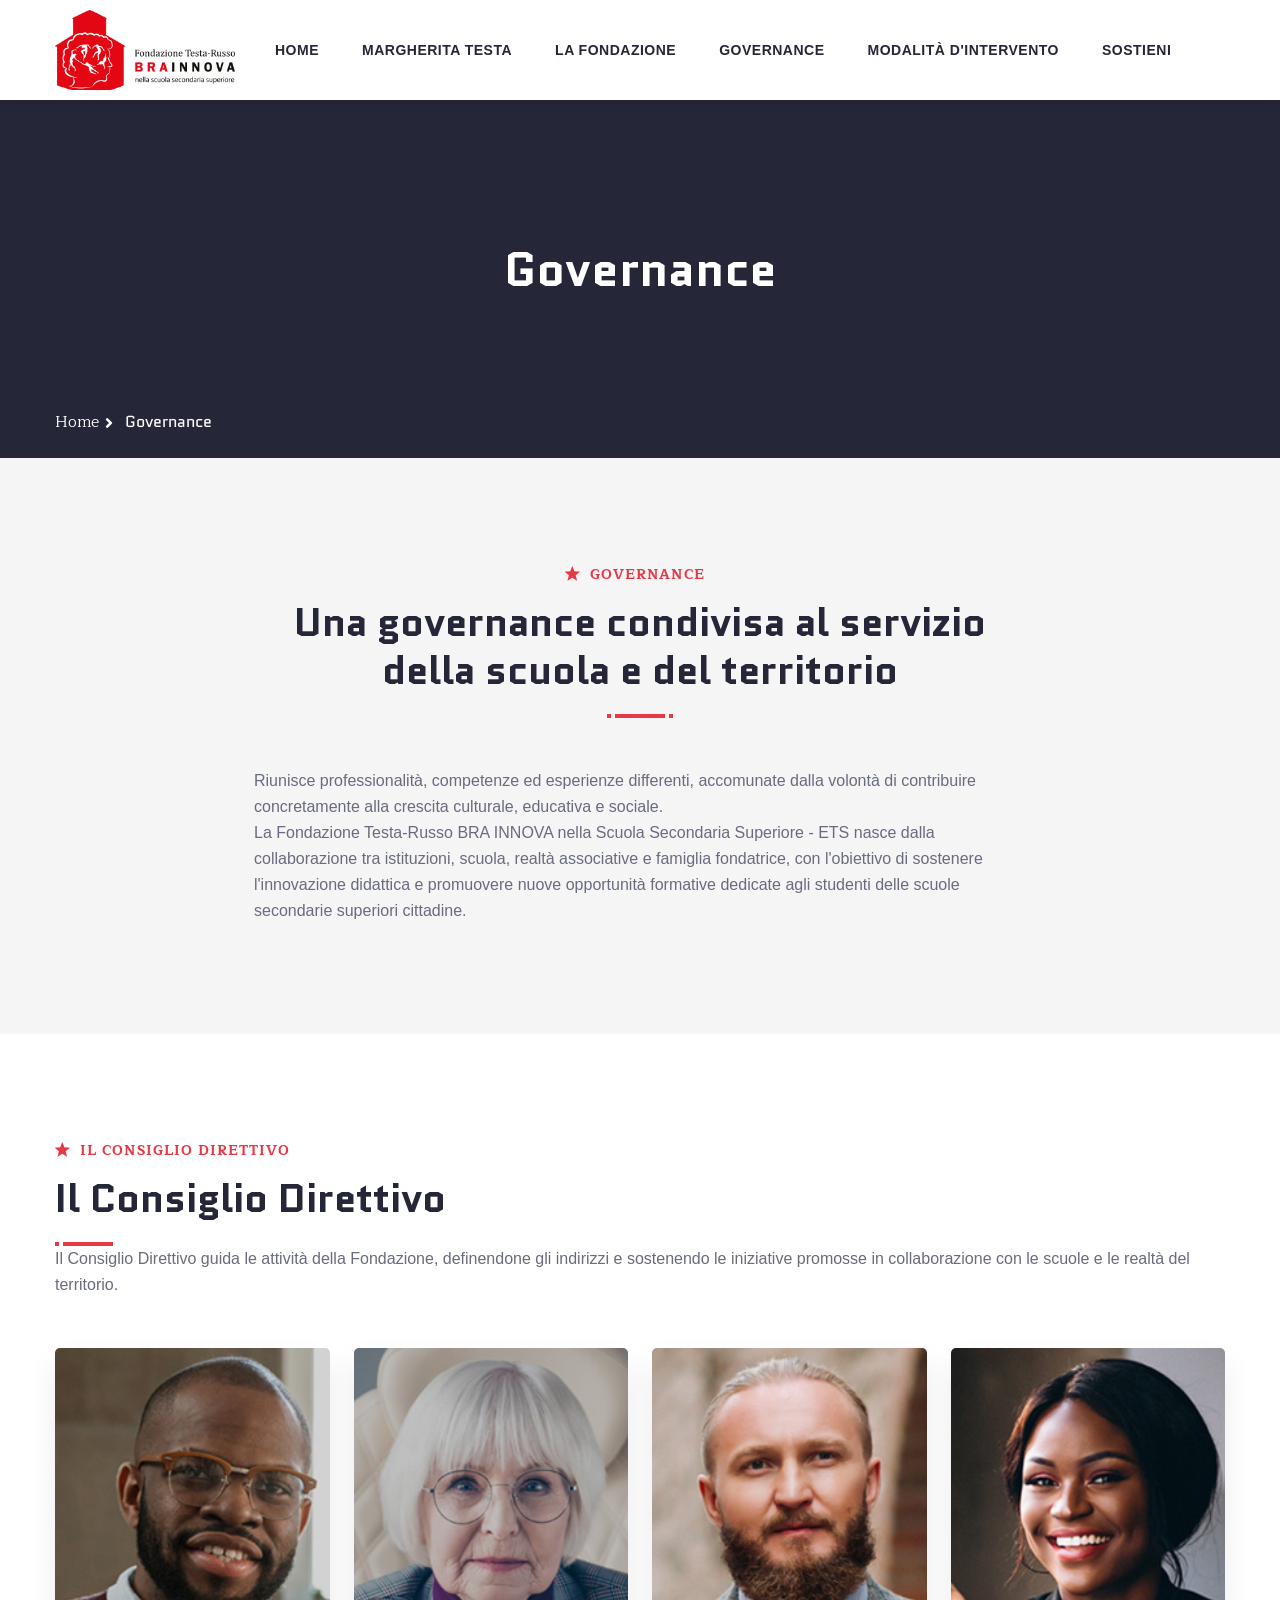
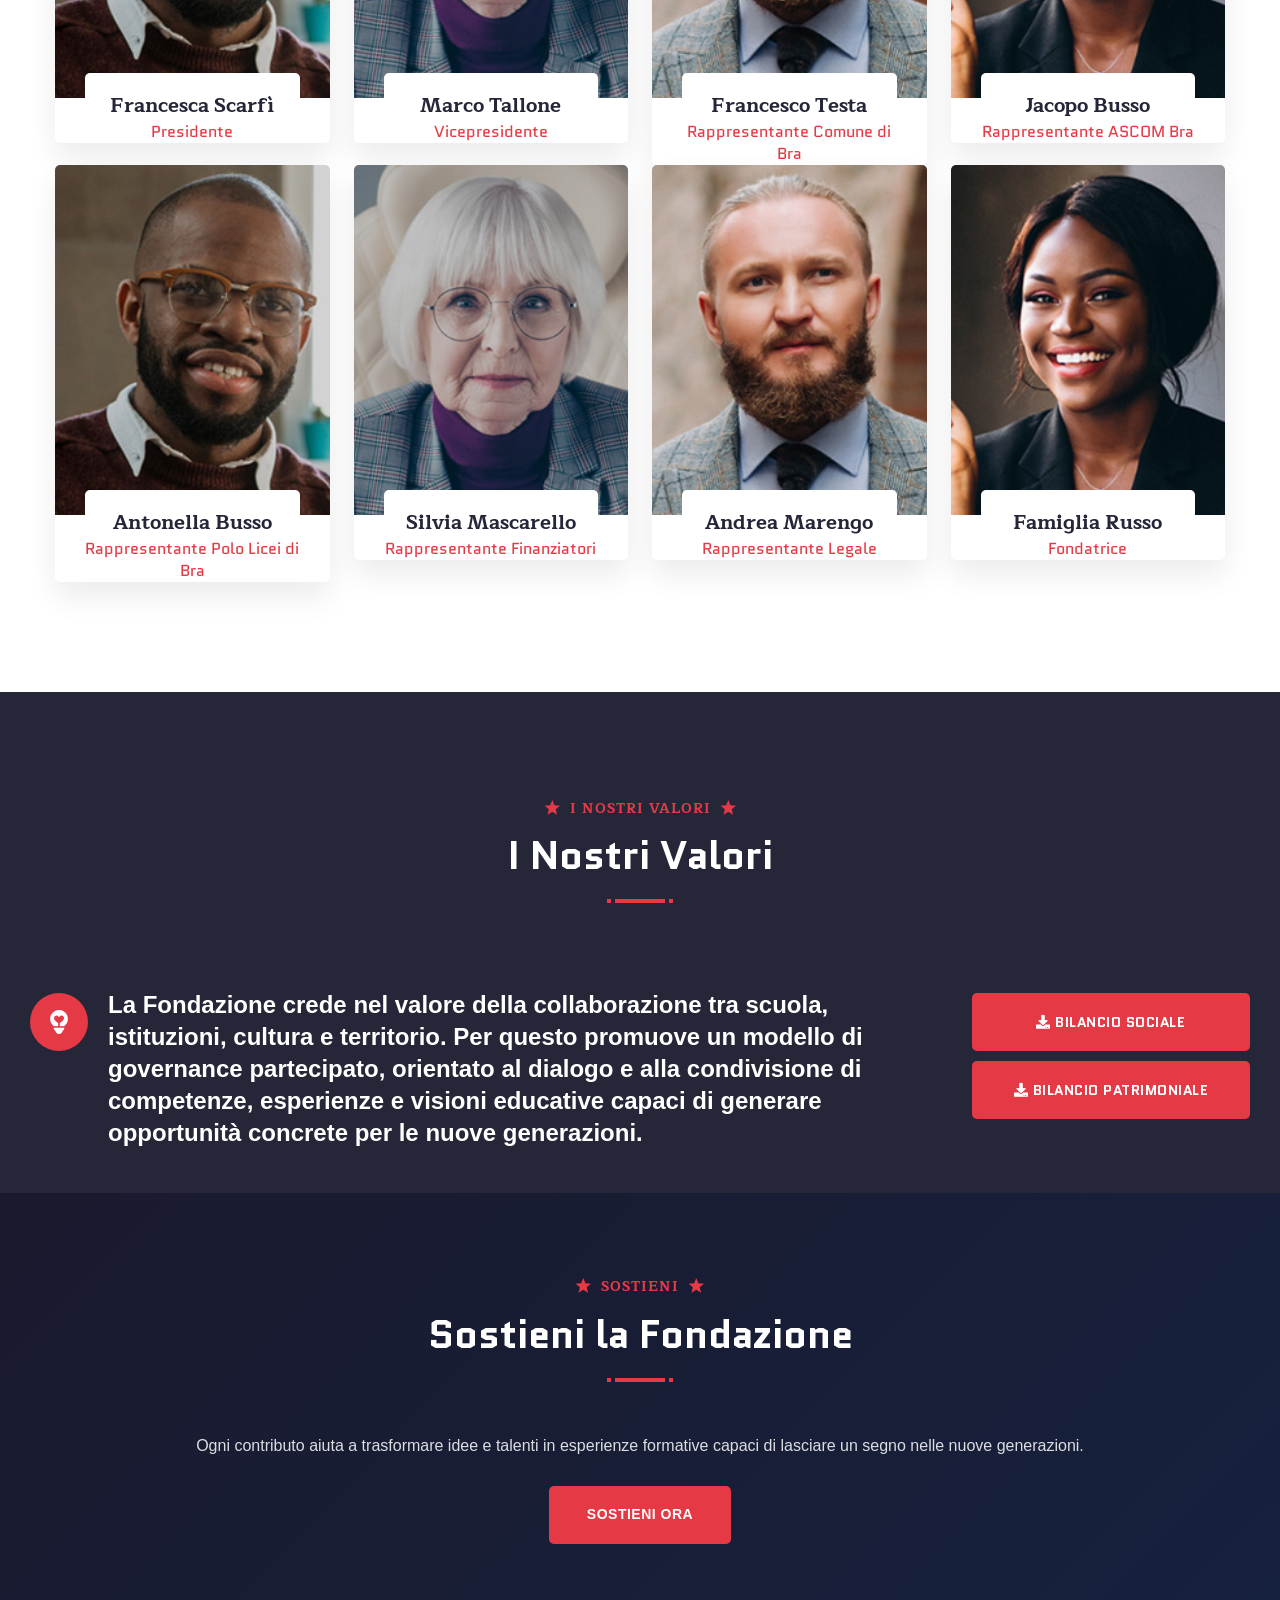
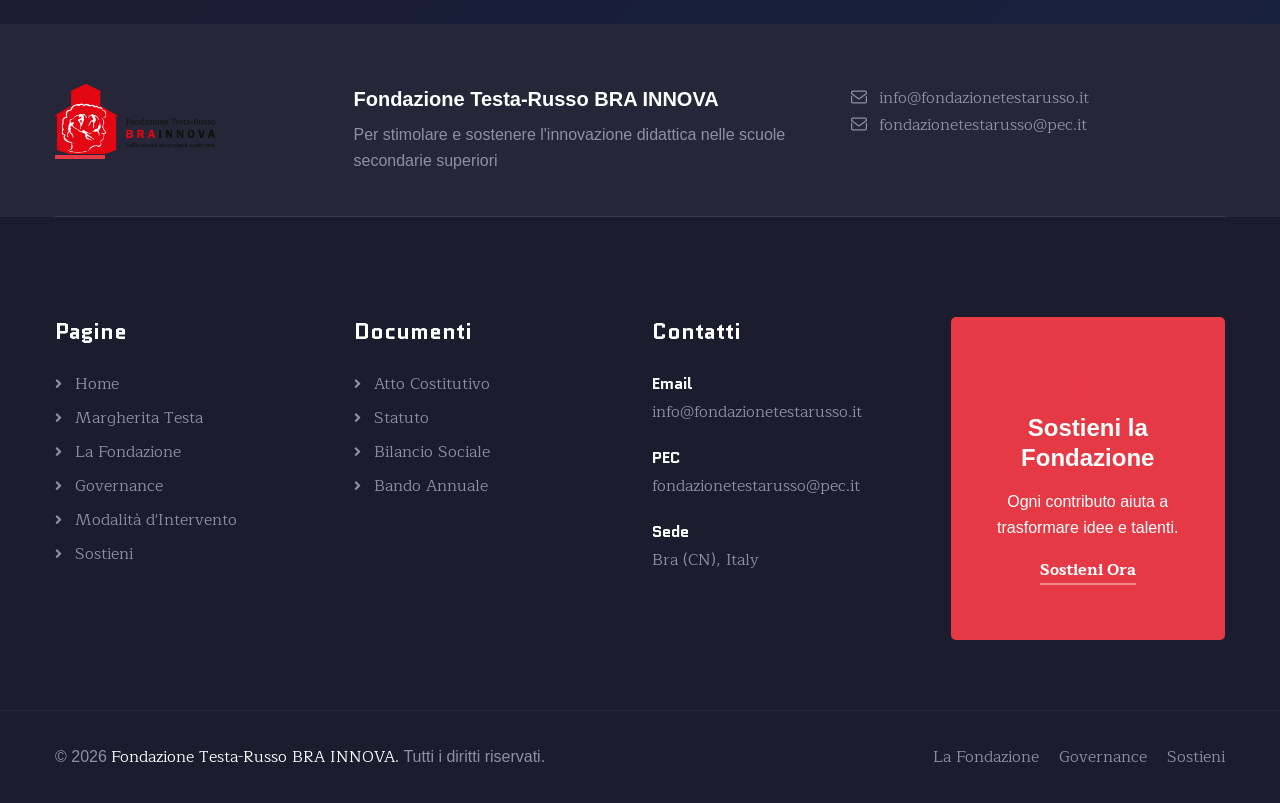
==== commit 45abb4ba: "Pulizia codice" ====
--- a/governance.html
+++ b/governance.html
@@ -13,7 +13,6 @@
 <link href="assets/css/font-awesome-all.css" rel="stylesheet">
 <link href="assets/css/flaticon.css" rel="stylesheet">
 <link href="assets/css/bootstrap.min.css" rel="stylesheet">
-<link href="assets/css/animate.css" rel="stylesheet">
 <link href="assets/css/color.css" rel="stylesheet">
 <link href="assets/css/style.css" rel="stylesheet">
 <link href="assets/css/responsive.css" rel="stylesheet">
--- a/assets/css/color.css
+++ b/assets/css/color.css
@@ -1,89 +1,4 @@
-/* template-color */
-
 .scroll-top:hover{
-	color: #e63946;
-}
-
-.header-top .weathre-box i{
-	color: #e63946;
-}
-
-.style-one .header-top .weathre-box a:hover{
-  color: #e63946;
-}
-
-.style-one .header-top .links-box li a:hover{
-	color: #e63946;
-}
-
-.style-one .header-top .info-list li i{
-	color: #e63946;
-}
-
-.style-one .header-top .info-list li a:hover{
-  color: #e63946;
-}
-
-.style-one .header-top .social-links li a:hover{
-  color: #e63946;
-}
-
-.main-header .menu-right-content .language-box .text i{
-	color: #e63946;
-}
-
-.main-header .menu-right-content .language-box .language-list{
-	border-top: 3px solid #e63946;
-}
-
-.main-header .menu-right-content .language-box .language-list li a:hover{
-  color: #e63946;
-}
-
-.main-header .menu-right-content .other-option li button:hover{
-  color: #e63946;
-}
-
-.main-header .menu-right-content .other-option li.nav-box .nav-toggler:hover{
-  color: #e63946;
-}
-
-.main-menu .navigation > li.current > a,
-.main-menu .navigation > li:hover > a{
-  color: #e63946;
-}
-
-.main-menu .navigation > li > ul > li > a:before{
-	color: #e63946;
-}
-
-.main-menu .navigation > li > ul > li > a:hover,
-.main-menu .navigation > li > .megamenu li > a:hover{
-	color: #e63946;
-}
-
-.main-menu .navigation > li > ul > li > ul > li > a:hover{
-  color: #e63946;
-}
-
-.main-menu .navigation > li > ul > li > ul > li > a:before{
-	color: #e63946;
-}
-
-.search-popup .search-form fieldset input[type="submit"]{
-	background: #e63946;
-}
-
-.search-popup .close-search:hover{
-	color: #e63946;
-}
-
-.search-popup .recent-searches li a:hover{
-	color: #e63946;
-	border-color: #e63946;
-}
-
-.close-side-widget:hover{
 	color: #e63946;
 }
 
@@ -91,44 +6,8 @@
 	background: #e63946;
 }
 
-.sidebar-info-contents .content-inner .contact-info ul li a:hover{
-	color: #e63946;
-}
-
-.sidebar-info-contents .content-inner .social-box li a:hover{
-	color: #e63946;
-	border-color: #e63946;
-}
-
 .banner-carousel .content-box h6{
 	color: #e63946;
-}
-
-.sidebar-info-contents .content-inner .content-box .booking-form .form-group input:focus,
-.sidebar-info-contents .content-inner .content-box .booking-form .form-group textarea:focus{
-	border-color: #e63946 !important;
-}
-
-.sidebar-info-contents .content-inner .content-box .booking-form .form-group button{
-	background: #e63946;
-}
-
-.sidebar-info-contents .content-inner .content-box .booking-form .form-group button:hover{
-	color: #e63946;
-}
-
-.banner-section .owl-nav .owl-prev:hover,
-.banner-section .owl-nav .owl-next:hover{
-  background: #e63946;
-  border-color: #e63946;
-}
-
-.activities-section .single-item .icon-box{
-	color: #e63946;
-}
-
-.activities-section .single-item .icon-box:after{
-	background: #e63946;
 }
 
 .sec-title h6{
@@ -147,87 +26,11 @@
 	background: #e63946;
 }
 
-.social-style-one li:first-child a{
-	background: #3b5998;
-}
-
-.social-style-one li:nth-child(2) a{
-  background: #55acee;
-}
-
-.social-style-one li:nth-child(3) a{
-  background: #dc4e41;
-}
-
-.social-style-one li:last-child a{
-  background: #3f729b;
-}
-
-.content_block_1 .content-box .lower-box .single-item .icon-box{
-	color: #e63946;
-}
-
-.content_block_1 .content-box .lower-box .single-item p a:hover{
-  color: #e63946;
-}
-
-.content_block_1 .content-box .lower-box .single-item:hover .icon-box{
-	background: #e63946;
-	border-color: #e63946;
-}
-
 .image_block_1 .image-box .text{
 	border-bottom: 3px solid #e63946;
 }
 
-.explore-block-one .inner-box{
-	background: #fff;
-	min-height: 280px;
-	display: flex;
-	align-items: center;
-	justify-content: center;
-	transition: all 0.3s ease;
-}
-
-.explore-block-one .inner-box:hover{
-	box-shadow: 0 10px 30px rgba(0,0,0,0.15);
-	transform: translateY(-5px);
-}
-
-.explore-block-one .inner-box:before{
-	border: 3px solid #e63946;
-}
-
-.explore-block-one .inner-box .content-box{
-	text-align: center;
-	padding: 30px 20px;
-}
-
 .explore-block-one .inner-box .content-box .text .icon-box{
-	font-size: 50px;
-	color: #e63946;
-	margin-bottom: 15px;
-}
-
-.explore-block-one .inner-box .content-box .text h4{
-	font-size: 20px;
-	margin-top: 10px;
-	color: #333;
-}
-
-.explore-block-one .inner-box .content-box .overlay-content{
-	background: #e63946;
-}
-
-.explore-block-one .inner-box .content-box .overlay-content .link-box li a{
-	border: 3px solid #e63946;
-}
-
-.explore-block-one .inner-box .content-box .overlay-content .link-box li a span:hover {
-	color: #e63946;
-}
-
-.explore-block-one .inner-box .content-box .overlay-content .link-box li a:hover{
 	color: #e63946;
 }
 
@@ -235,81 +38,7 @@
 	color: #e63946;
 }
 
-.explore-banner .single-item .title-box{
-	background: #e63946;
-}
-
-.explore-banner .single-item .inner-box p a:hover{
-  color: #e63946;
-}
-
-.service-block-one .inner-box:before{
-	background: #e63946;
-}
-
-.service-block-one .inner-box:after{
-	background: #e63946;
-}
-
-.service-block-one .inner-box h4 a:hover{
-  color: #e63946;
-}
-
-.service-block-one .inner-box .btn-box a:hover{
-  background: #e63946;
-  border-color: #e63946;
-}
-
-.service-block-one .inner-box:hover .icon-box{
-  color: #e63946;
-}
-
-.service-section .sec-title .links:hover{
-  color: #e63946;
-}
-
-.schedules-section .subscribe-inner .subscribe-form .form-group input:focus{
-  border-color: #e63946 !important;
-}
-
-.schedule-block-one .inner-box .image-box .content-box .post-date h3{
-	color: #e63946;
-}
-
-.schedule-block-one .inner-box .image-box .content-box .text .category{
-	background: #e63946;
-}
-
-.schedule-block-one .inner-box .lower-content .post-info li i{
-	color: #e63946;
-}
-
-.schedule-block-one .inner-box .lower-content .links a:hover{
-  color: #e63946;
-}
-
-.schedule-block-one .inner-box .lower-content .share-box a:hover{
-  color: #e63946;
-}
-
-.schedules-section .owl-nav .owl-prev:hover,
-.schedules-section .owl-nav .owl-next:hover{
-  color: #e63946;
-}
-
-.solution-block-one .inner-box:before{
-	background: #e63946;
-}
-
 .solutions-section .lower-box .text .icon-box{
-	background: #e63946;
-}
-
-.testimonial-block-one .inner-box .image-box{
-	border: 2px solid #e63946;
-}
-
-.testimonial-block-one .inner-box .image-box:before{
 	background: #e63946;
 }
 
@@ -325,94 +54,8 @@
 	color: #e63946;
 }
 
-.team-block-one .inner-box .lower-content .othre-info li.mail-box:hover{
-  background: #e63946;
-}
-
-.team-block-one .inner-box .lower-content .othre-info li.phone-box a{
-	background: #e63946;
-}
-
-.team-block-one .inner-box .lower-content .othre-info li.phone-box a:before{
-	background: #e63946;
-}
-
-.team-block-one .inner-box .lower-content .othre-info li.phone-box:hover{
-	border-color: #e63946;
-	color: #e63946;
-}
-
-.team-block-one .inner-box .lower-content .othre-info li.share-option:hover{
-  border-color: #e63946;
-  color: #e63946;
-}
-
-.team-block-one .inner-box .lower-content .othre-info li.share-option .share-links li:first-child a{
-	background: #bd081c;
-}
-
-.team-block-one .inner-box .lower-content .othre-info li.share-option .share-links li:nth-child(2) a{
-	background: #55acee;
-}
-
-.team-block-one .inner-box .lower-content .othre-info li.share-option .share-links li:last-child a{
-	background: #3b5998;
-}
-
-.news-block-one .inner-box .image-box .post-date h3{
-	color: #e63946;
-}
-
-.news-block-one .inner-box .lower-content .category a{
-	background: #e63946;
-}
-
-.news-block-one .inner-box .lower-content h4 a:hover{
-  color: #e63946;
-}
-
-.news-block-one .inner-box .lower-content .post-info li a:hover{
-  color: #e63946;
-}
-
-.funfact-block-one .inner-box h6{
-	color: #e63946;
-}
-
-.twitter-feed .inner-content .single-item .title-box{
-	background: #e63946;
-}
-
-.twitter-feed .inner-content .single-item .title-box .icon-box{
-	color: #e63946;
-}
-
-.twitter-feed .inner-content .single-item .inner-box h5 i{
-	color: #e63946;
-}
-
-.twitter-feed .inner-content .single-item .inner-box .text a{
-	color: #e63946;
-}
-
-.twitter-feed .inner-content .single-item .inner-box .post-info li a:hover{
-  color: #e63946;
-}
-
-.twitter-feed .inner-content .single-item .inner-box .share a:hover{
-  color: #e63946;
-}
-
 .footer-top .footer-logo:before{
 	background: #e63946;
-}
-
-.footer-top .postcode-form .form-group button{
-	background: #e63946;
-}
-
-.footer-top .postcode-form .form-group input:focus{
-  border-color: #e63946 !important;
 }
 
 .main-footer .widget-section .register-widget .inner-box{
@@ -427,918 +70,48 @@
 	color: #e63946;
 }
 
-.main-header.style-two .top-inner{
+.explore-block-one .inner-box{
+	border-top: 4px solid #e63946;
+}
+
+.explore-block-one .inner-box .content-box .text .icon-box{
+	background: rgba(230,57,70,0.08);
+}
+
+.explore-block-one .inner-box .content-box .overlay-content .link-box li a{
 	background: #e63946;
 }
 
-.main-header.style-two .header-top .social-links li a:hover{
+.bread-crumb li:last-child{
 	color: #e63946;
 }
 
-.main-header.style-two .top-inner:before{
-	background: #e63946;
+.objective-item {
+	border-left: 4px solid #e63946;
 }
 
-.main-header .header-down .owl-nav .owl-prev:hover,
-.main-header .header-down .owl-nav .owl-next:hover{
-  color: #e63946;
-}
-
-.main-header .header-down .weathre-box i{
+.objective-item .icon-box {
 	color: #e63946;
 }
 
-.main-header .header-down .weathre-box a:hover{
-  color: #e63946;
-}
-
-.theme-btn.style-two{
-	color: #e63946 !important;
-}
-
-.service-block-two .inner-box h6{
+.objective-item h4 {
 	color: #e63946;
 }
 
-.service-block-two .inner-box h4 a:hover{
-  color: #e63946;
-}
-
-.service-block-two .inner-box .icon-box{
+.sec-title.light h6{
 	color: #e63946;
 }
 
-.service-block-two .inner-box:hover .link a{
-  color: #e63946;
-}
-
-.service-block-two .inner-box:hover .icon-box:before{
-  background: rgba(228,30,47,0.7);
-}
-
-.service-block-two .inner-box .icon-box:after{
-	background: rgba(228,30,47,0.5);
-}
-
-.explore-block-two .inner-box .content-box .icon-box{
-	color: #e63946;
-}
-
-.explore-block-two .inner-box .overlay-content .icon-box{
+.download-arrow{
 	background: #e63946;
-}
-
-.explore-block-two .inner-box .overlay-content .text{
-	background: #e63946;
-}
-
-.explore-style-two .owl-theme .owl-dots .owl-dot.active span,
-.explore-style-two .owl-theme .owl-dots .owl-dot span:hover{
-  background: #e63946;
-}
-
-.content_block_3 .content-box h4 i{
-	color: #e63946;
-}
-
-.online-services .owl-nav .owl-prev:hover, 
-.online-services .owl-nav .owl-next:hover{
-  color: #e63946;
-}
-
-.online-block-one .inner-box:hover .icon-box{
-	color: #e63946;
-}
-
-.online-block-one .inner-box:before{
-	background: #e63946;
-}
-
-.online-block-one .inner-box:hover:after{
-	border-color: #e63946;
-}
-
-.online-services .inner-content .more-text a{
-  color: #e63946;
-}
-
-.about-style-two .quote-box .inner-box{
-	background: #e63946;
-}
-
-.content_block_4 .content-box .right-column .single-item h5{
-	border-left: 3px solid #e63946;
-}
-
-.content_block_4 .content-box .right-column .single-item:hover h5{
-	color: #e63946;
-}
-
-.content_block_4 .content-box .right-column .single-item:hover h5 i{
-	color: #e63946;
-}
-
-.content_block_4 .content-box .bx-controls-direction .bx-prev:hover,
-.content_block_4 .content-box .bx-controls-direction .bx-next:hover{
-  color: #e63946;
-  border-color: #e63946;
-}
-
-.team-section .owl-theme .owl-dots .owl-dot.active span,
-.team-section .owl-theme .owl-dots .owl-dot span:hover{
-	background: #e63946;
-}
-
-.download-block-one .inner-box:hover .download-btn a{
-	color: #e63946;
-}
-
-.accordion-box .block .acc-btn.active .icon-outer:after{
-	color: #e63946;
-}
-
-.accordion-box .block .acc-btn.active h5{
-	color: #e63946;
-}
-
-.accordion-box .block .acc-content .list li.checked:before{
-  background: #e63946;
-  border-color: #e63946;
-}
-
-.accordion-box .block .acc-btn.active h5{
-	border-color: #e63946;
-}
-
-.accordion-box ::-webkit-scrollbar-thumb{
-	background: #e63946;
-}
-
-.schedule-block-two .inner-box .image-box .text .category p{
-	background: #e63946;
-}
-
-.schedule-block-two .inner-box .image-box .text h3 a:hover{
-  color: #e63946;
-}
-
-.schedule-block-two .inner-box .lower-content .date h3 span{
-	color: #e63946;
-}
-
-.schedule-block-two .inner-box .lower-content .post-info li i{
-	color: #e63946;
-}
-
-.bx-wrapper .bx-pager.bx-default-pager a:hover, 
-.bx-wrapper .bx-pager.bx-default-pager a.active, 
-.bx-wrapper .bx-pager.bx-default-pager a:focus {
-  background: #e63946;
-}
-
-.schedules-style-two .bx-controls-direction .bx-prev:hover,
-.schedules-style-two .bx-controls-direction .bx-next:hover{
-  background: #e63946;
-  border-color: #e63946;
-}
-
-.news-block-two .inner-box .content-box .category a{
-	background: #e63946;
-}
-
-.news-block-two .inner-box .content-box .text .post-date h3{
-	background: #e63946;
-}
-
-.news-block-two .inner-box .content-box .text h4:before{
-	background: #e63946;
-}
-
-.testimonial-block-two .inner-box .text .icon-box{
-	background: #e63946;
-}
-
-.testimonial-block-two .inner-box .author-box .designation{
-	color: #e63946;
-}
-
-.testimonial-block-two .inner-box .text:after{
-	border: 1px solid #e63946;
-}
-
-.info-block-one .inner-box .content-box .icon-box{
-	color: #e63946;
-}
-
-.info-block-one .inner-box .overlay-content p:before{
-	background: #e63946;
-}
-
-.info-block-one .inner-box .overlay-content a{
-	color: #e63946;
-}
-
-.info-block-one .inner-box .overlay-content .social-links li a:hover{
-  color: #e63946;
-}
-
-.contact-section .form-block .form-group input:focus,
-.contact-section .form-block .form-group textarea:focus{
-  border-color: #e63946 !important;
-}
-
-.contact-section .form-block .form-group button{
-	background: #e63946;
-}
-
-.footer-top-two .logo-widget .owl-nav .owl-prev:hover,
-.footer-top-two .logo-widget .owl-nav .owl-next:hover{
-  color: #e63946;
-}
-
-.footer-top-two .links-widget .social-box li:first-child a{
-	background: #3b5998;
-}
-
-.footer-top-two .links-widget .social-box li:last-child a{
-	background: #55acee;
-}
-
-.footer-top-two .post-widget .post .post-date h3{
-	background: #e63946;
-}
-
-.footer-top-two .post-widget .post h5 a:hover{
-  color: #e63946;
-}
-
-.footer-top-two .post-widget .subscribe-form .form-group input:focus{
-  border-color: #e63946 !important;
-}
-
-.footer-top-two .post-widget .subscribe-form .form-group button{
-	background: #e63946;
-}
-
-.footer-bottom.alternat-2 .footer-nav li a:hover{
-  color: #e63946;
-}
-
-.feature-block-one .inner-box:hover .text a{
-	background: #e63946;
-}
-
-.feature-block-one .inner-box h4:before{
-	background: #e63946;
-}
-
-.feature-block-one .inner-box h4:after{
-	background: #e63946;
-}
-
-
-.discover-block-one .inner-box h4:before{
-	background: #e63946;
-}
-
-.discover-block-one .inner-box h4:after{
-	background: #e63946;
-}
-
-.discover-block-one .inner-box a:hover{
-  background: #e63946;
-}
-
-.information-block-one .inner-box .count{
-	background: #e63946;
-}
-
-.information-block-one .inner-box .icon-box{
-	color: #e63946;
-}
-
-.information-block-one .inner-box .text a:hover{
-  color: #e63946;
-}
-
-.information-section .bx-controls-direction .bx-prev:hover,
-.information-section .bx-controls-direction .bx-next:hover{
-  color: #e63946;
-  border-color: #e63946;
-}
-
-.award-block-one .inner-box .overlay-content a:hover{
-  color: #e63946;
-}
-
-.feature-block-two .inner-box .lower-content h4:before{
-	background: #e63946;
-}
-
-.feature-block-two .inner-box .lower-content h4:after{
-	background: #e63946;
-}
-
-.feature-block-two .inner-box .lower-content h4 a:hover{
-  color: #e63946;
-}
-
-.feature-block-two .inner-box .lower-content .icon-box{
-	background: #e63946;
-}
-
-.feature-block-two .inner-box .lower-content .btn-box a:hover{
-  color: #e63946;
-}
-
-.history-section .inner-box .single-item h6{
-	color: #e63946;
-}
-
-.history-section .inner-box .single-item:before{
-	background: #e63946;
-}
-
-.content_block_6 .content-box .left-column .single-item .icon-box{
-	background: #e63946;
-}
-
-.content_block_6 .content-box .btn-box a:hover{
-  background: #e63946;
-  border-color: #e63946;
-}
-
-.content_block_7 .content-box .left-column{
-	background: #e63946;
-}
-
-.content_block_7 .content-box .right-column .image-box a:hover{
-  background: #e63946;
-}
-
-.content_block_7 .content-box .right-column .inner .icon-box{
-	color: #e63946;
-}
-
-.service-style-two .owl-nav .owl-prev:hover,
-.service-style-two .owl-nav .owl-next:hover{
-  background: #e63946;
-}
-
-.content_block_8 .content-box .text a:hover{
-  color: #e63946;
-}
-
-.faq-section .accordion-box .block .acc-btn.active h5 span{
-  color: #e63946;
-}
-
-.content_block_10 .content-box .join-form .form-group input:focus{
-  border-color: #e63946 !important;
-}
-
-.content_block_10 .content-box .join-form .form-group button:hover{
-  color: #e63946 !important; 
-}
-
-.sortable-masonry .filters .filter-btns li.active{
-  color: #e63946;
-}
-
-.portfolio-block-one .inner-box .content-box .link a{
-	background: #e63946;
-}
-
-.portfolio-block-one .inner-box .content-box .text p{
-	color: #e63946;
-}
-
-.portfolio-block-one .inner-box .content-box .text h4 a:hover{
-  color: #e63946;
-}
-
-.portfolio-block-two .inner-box .overlay-content .link a{
-	background: #e63946;
-}
-
-.portfolio-block-two .inner-box .overlay-content .text p{
-	color: #e63946;
-}
-
-.portfolio-block-two .inner-box .overlay-content .text h4 a:hover{
-	color: #e63946;
-}
-
-.pagination li a:hover,
-.pagination li a.current{
-	background: #e63946;
-}
-
-.faq-sidebar .single-item:hover span{
-	color: #e63946;
-	border-color: #e63946;
-}
-
-.faq-sidebar .single-item:hover .icon-box{
-	color: #e63946;
-}
-
-.faq-sidebar .single-item a:hover{
-  color: #e63946;
-}
-
-.faq-page-section .form-inner .question-form .form-group input:focus,
-.faq-page-section .form-inner .question-form .form-group textarea:focus{
-  border-color: #e63946 !important;
-}
-
-.subscribe-section{
-	background: #e63946;
-}
-
-.content_block_11 .content-box .inner-box .btn-box a:hover{
-  background: #e63946;
-  border-color: #e63946;
-}
-
-.content_block_11 .content-box .inner-box .support-box i{
-	background: #e63946;
-}
-
-.department-details-content .discription-box .single-item .image-box:before{
-	border: 2px solid #e63946;
-}
-
-.department-details-content .owl-theme .owl-dots .owl-dot.active span,
-.department-details-content .owl-theme .owl-dots .owl-dot span:hover{
-	background: #e63946;
-}
-
-.department-details-content .highlights-box .image-box .icon-box{
-	background: #e63946;
-}
-
-.department-details-content .highlights-box .text a:hover{
-  color: #e63946;
-}
-
-.department-details-content .highlights-box .owl-nav .owl-prev:hover,
-.department-details-content .highlights-box .owl-nav .owl-next:hover{
-  color: #e63946;
-}
-
-.department-details-content .download-box .download-list li a:hover{
-	background: #e63946;
-}
-
-.department-sidebar .sidebar-banner{
-	background-color: #e63946;
-}
-
-.department-sidebar .sidebar-banner:before{
-	background-color: #e63946;
-}
-
-.department-sidebar .sidebar-banner .icon-box{
-	color: #e63946;
-}
-
-.department-sidebar .widget-title .title-shape{
-	background: #e63946;
-}
-
-.department-sidebar .widget-title .title-shape:before{
-	background: #e63946;
-}
-
-.department-sidebar .widget-title .title-shape:after{
-	background: #e63946;
-}
-
-.department-sidebar .sidebar-category .category-list li .icon-box{
-	color: #e63946;
-}
-
-.department-sidebar .sidebar-category .category-list li:hover .icon-box,
-.department-sidebar .sidebar-category .category-list li.current .icon-box{
-  background: #e63946;
-  border-color: #e63946;
-}
-
-.department-sidebar .sidebar-category .category-list li:before{
-	border: 1px solid #e63946;
-}
-
-.department-sidebar .sidebar-contact .info-list li .icon-box{
-	color: #e63946;
-}
-
-.department-sidebar .sidebar-contact .info-list li a:hover{
-  color: #e63946;
-}
-
-.events-list .filter-box .search-btn button{
-	background: #e63946;
-}
-
-.schedule-block-three .inner-box .schedule-date .list li i{
-	color: #e63946;
-}
-
-.schedule-block-three .inner-box .text .category{
-	background: #e63946;
-}
-
-.schedule-block-three .inner-box .text h3 a:hover{
-  color: #e63946 !important;
-}
-
-.schedule-block-three .inner-box:hover .text .link a{
-  color: #e63946;
-}
-
-.page-title.style-two .title .category{
-	background: #e63946;
-}
-
-.event-details .event-info .single-item h4{
-	background: #e63946;
-}
-
-.event-details .event-info .single-item .list li i{
-	color: #e63946;
-}
-
-.event-details .event-info .single-item .list li a:hover{
-  color: #e63946;
-}
-
-.group-title .title-shape{
-	background: #e63946;
-}
-
-.group-title .title-shape:before{
-	background: #e63946;
-}
-
-.event-details .purpose-box .accordion-box .block .acc-btn.active h5 i{
-	color: #e63946;
-}
-
-.event-details .purpose-box .form-inner .form-group input:focus,
-.event-details .purpose-box .form-inner .form-group textarea:focus{
-  border-color: #e63946 !important;
-}
-
-.event-details .social-box .social-links li:first-child a{
-	background: #3b5998;
-}
-
-.event-details .social-box .social-links li:nth-child(2) a{
-  background: #55acee;
-}
-
-.event-details .social-box .social-links li:nth-child(3) a{
-  background: #dc4e41;
-}
-
-.event-details .social-box .social-links li:last-child a{
-  background: #bd081c;
-}
-
-.news-block-three .inner-box .post-date h3{
-	background: #e63946;
-}
-
-.news-block-three .inner-box .lower-content .category a{
-	background: #e63946;
-}
-
-.news-block-three .inner-box .lower-content h3 a:hover{
-  color: #e63946;
-}
-
-.news-block-three .inner-box .lower-content .post-info li a:hover{
-  color: #e63946;
-}
-
-.news-block-three .inner-box .lower-content .btn-box a:hover{
-  background: #e63946;
-  border-color: #e63946;
-}
-
-.news-block-three .inner-box .lower-content .share-option:hover .share-icon{
-	color: #e63946;
-	border-color: #e63946;
-}
-
-.news-block-three .inner-box .lower-content .share-option .social-links li a:hover{
-  color: #e63946;
-}
-
-.blog-sidebar .search-widget .search-form .form-group input:focus{
-  border-color: #e63946 !important;
-}
-
-.blog-sidebar .search-widget .search-form .form-group input:focus + button,
-.blog-sidebar .search-widget .search-form .form-group button:hover{
-	color: #e63946;
-}
-
-.blog-sidebar .widget-title:before{
-	background: #e63946;
-}
-
-.blog-sidebar .widget-title:after{
-	background: #e63946;
-}
-
-.blog-sidebar .category-widget .category-list li a:hover:before{
-  background: #e63946;
-  border-color: #e63946;
-}
-
-.blog-sidebar .category-widget .category-list li a:hover{
-  color: #e63946;
-}
-
-.blog-sidebar .post-widget .post h6 a:hover{
-  color: #e63946;
-}
-
-.blog-sidebar .post-widget .post .post-thumb{
-	background: #e63946;
-}
-
-.blog-sidebar .tags-widget .tags-list li a:hover{
-  background: #e63946;
-  border-color: #e63946;
-}
-
-.page-title .lower-box .left-column .post-date h3{
-	background: #e63946;
-}
-
-.page-title .lower-box .left-column .post-info li a:hover{
-  color: #e63946;
-}
-
-.page-title .lower-box .right-column .share-box a:hover{
-  color: #e63946;
-}
-
-.blog-details-content .inner-box blockquote h4 span{
-	color: #e63946;
-}
-
-.blog-details-content .inner-box blockquote:before{
-	border: 1px solid #e63946;
-}
-
-.blog-details-content .inner-box blockquote:after{
-	background: #e63946;
-}
-
-.blog-details-content .tags-box .tags-list li a:hover{
-  color: #e63946;
-}
-
-.blog-details-content .author-box .text h4:before{
-	background: #e63946;
-}
-
-.blog-details-content .author-box .text .social-style-one li:last-child a{
-	background: #bd081c;
-}
-
-.blog-details-content .author-box .text .link a:hover{
-  background: #e63946;
-  border-color: #e63946;
-}
-
-.blog-details-content .post-nav-btn a:hover{
-  color: #e63946;
-}
-
-.blog-details-content .comment-box .comment .reply-btn{
-	color: #e63946;
-}
-
-.comments-form-area .default-form .form-group input:focus,
-.comments-form-area .default-form .form-group textarea:focus{
-	border-color: #e63946 !important;
-}
-
-.blog-details-content .comments-form-area .text p span{
-	color: #e63946;
-}
-
-.content_block_12 .content-box .text h4 i{
-	color: #e63946;
-}
-
-.content_block_12 .content-box .text a:hover{
-  color: #e63946;
-}
-
-.content_block_12 .content-box .social-box{
-	border-left: 3px solid #e63946;
-}
-
-.content_block_13 .content-box .single-item .icon-box{
-	color: #e63946;
-}
-
-.content_block_13 .content-box .single-item:hover .icon-box{
-  border-color: #e63946;
-  background: #e63946;
-}
-
-.content_block_13 .content-box .single-item .icon-box:before{
-	background: #e63946;
-}
-
-.content_block_13 .content-box .single-item .info li a:hover{
-  color: #e63946;
-}
-
-.contact-information-two .inner-content .single-item h4:before{
-	background: #e63946;
-}
-
-.contact-information-two .inner-content .single-item h4:after{
-	background: #e63946;
-}
-
-.contact-information-two .inner-content .single-item .info li a:hover{
-  color: #e63946;
-}
-
-.contact-information-two .inner-content .single-item .link a:hover{
-	color: #e63946;
-}
-
-.contact-information-two .owl-theme .owl-dots .owl-dot.active span,
-.contact-information-two .owl-theme .owl-dots .owl-dot span:hover{
-	background: #e63946;
-}
-
-.contact-style-two .default-form .form-group input:focus,
-.contact-style-two .default-form .form-group textarea:focus{
-	border-color: #e63946 !important;
 }
 
 .mobile-menu .navigation li > a:before{
 	border-left: 5px solid #e63946;
 }
 
-/* Fondazione BRA INNOVA Custom Styles */
-.fondazione-hero {
-    background: linear-gradient(135deg, #e63946 0%, #2e86c1 100%);
-    padding: 100px 0 60px;
-    text-align: center;
-    color: #fff;
-}
-.fondazione-hero h1 {
-    font-size: 42px;
-    font-weight: 700;
-    margin-bottom: 20px;
-}
-.fondazione-hero p {
-    font-size: 18px;
-    max-width: 700px;
-    margin: 0 auto 30px;
-    opacity: 0.9;
-}
-.download-list {
-    list-style: none;
-    padding: 0;
-}
-.download-list li {
-    padding: 12px 0;
-    border-bottom: 1px solid #eee;
-}
-.download-list li a {
-    color: #e63946;
-    font-weight: 500;
-    text-decoration: none;
-    transition: all 0.3s;
-}
-.download-list li a:hover {
-    color: #2e86c1;
-}
-.download-list li a i {
-    margin-right: 10px;
-}
-.support-cta {
-    background: #e63946;
-    color: #fff;
-    padding: 40px;
-    border-radius: 8px;
-    text-align: center;
-    margin: 40px 0;
-}
-.support-cta h3 {
-    color: #fff;
-    margin-bottom: 15px;
-}
-.support-cta .theme-btn {
-    background: #fff;
-    color: #e63946;
-}
-.support-cta .theme-btn:hover {
-    background: #f0f0f0;
-}
-.team-member-card {
-    text-align: center;
-    padding: 20px;
-}
-.team-member-card h4 {
-    margin-top: 10px;
-    color: #e63946;
-}
-.team-member-card .designation {
-    color: #666;
-    font-style: italic;
-}
-.objective-item {
-    padding: 25px 30px;
-    margin-bottom: 25px;
-    background: #fff;
-    border-left: 4px solid #e63946;
-    border-radius: 6px;
-    box-shadow: 0 2px 10px rgba(0,0,0,0.06);
-    transition: all 0.3s ease;
-}
-.objective-item:hover {
-    box-shadow: 0 6px 20px rgba(0,0,0,0.1);
-    transform: translateY(-3px);
-}
-.objective-item .icon-box {
-    font-size: 36px;
-    color: #e63946;
-    margin-bottom: 15px;
-}
-.objective-item h4 {
-    color: #e63946;
-    margin-bottom: 12px;
-    font-size: 18px;
-}
-.objective-item p {
-    margin-bottom: 0;
-    line-height: 1.7;
-}
-.download-card {
-    background: #fff;
-    border-radius: 6px;
-    padding: 30px 20px;
-    text-align: center;
-    margin-bottom: 25px;
-    box-shadow: 0 2px 10px rgba(0,0,0,0.06);
-    transition: all 0.3s ease;
-    height: 100%;
-}
-.download-card:hover {
-    box-shadow: 0 6px 20px rgba(0,0,0,0.12);
-    transform: translateY(-3px);
-}
-.download-card .icon-box {
-    font-size: 40px;
-    color: #e74c3c;
-    margin-bottom: 15px;
-}
-.download-card h4 {
-    font-size: 15px;
-    color: #333;
-    margin-bottom: 18px;
-    line-height: 1.4;
-    min-height: 42px;
-}
-.download-card .theme-btn {
-    font-size: 13px;
-    padding: 8px 20px;
-}
-.page-title h1 {
-    font-size: 36px;
-}
-.bread-crumb li:last-child {
-    color: #e63946;
-}
-.section-title-accent {
-    color: #e63946;
-    font-weight: 700;
-}
-
-/* === Font Override: Quantico + Maitree === */
-body,
-p, span, li, a, td, th, label, input, textarea, select,
-.main-footer, .footer-widget, .copyright {
-    font-family: 'Maitree', Georgia, 'Times New Roman', serif;
-}
-
-h1, h2, h3, h4, h5, h6,
+h1,h2,h3,h4,h5,h6,
 .main-menu .navigation li a,
-.main-header .header-top,
 .btn-box a.theme-btn,
 .sec-title h2,
 .sec-title h6,
@@ -1348,18 +121,15 @@
 .bread-crumb li,
 .team-block-one .author-box h4,
 .team-block-one .author-box .designation,
-.explore-block-one .overlay-content h4,
-.service-block-one h4,
-.schedule-block-one .image-box .content-box .text h4,
-.news-block-one .lower-content h4,
-.funfact-block-one .inner-box h4,
-.testimonial-block-one .inner-box .author-box h4,
-.cta-section h2,
-.support-cta h3,
 .objective-item h4,
-.fondazione-hero h1,
 .mobile-menu .contact-info h4 {
     font-family: 'Quantico', Arial, Helvetica, sans-serif;
+}
+
+body,
+p, span, li, a, td, th, label, input, textarea, select,
+.main-footer, .footer-widget, .copyright {
+    font-family: 'Maitree', Georgia, 'Times New Roman', serif;
 }
 
 .main-menu .navigation > li > a {
@@ -1393,9 +163,3 @@
 .footer-widget .info li p {
     font-family: 'Maitree', Georgia, serif;
 }
-
-.header-top .links-box li a,
-.header-top .info-list li a {
-    font-family: 'Quantico', Arial, Helvetica, sans-serif;
-    font-size: 13px;
-}
--- a/assets/css/style.css
+++ b/assets/css/style.css
@@ -1,72 +1,9 @@
- 
-/* Css For Fuzze */
-
-/************ TABLE OF CONTENTS ***************
-1. Fonts
-2. Reset
-3. Global
-4. Main Header/style-one/style-two
-5. Main Slider/style-one/style-two
-6. Intro Section
-7. Welcome Section
-9. Cta Section
-8. Research Fields
-10. Testimonial Section
-11. Researches Section
-12. Team Section
-14. Video
-15. Fact Counter
-16. News Section
-19. Clients Section
-20. Main Footer
-21. Footer Bottom
-22. Research Style Two
-23. Innovative Solution
-24. Discover Section
-25. Testimonial Section
-26. Chooseus Section
-27. News Style Two
-28. Page Title
-29. Research Page Section
-30. Research Details
-31. Professor Page Section
-32. Professor Details
-33. About Section
-34. Error Section
-35. Blog Page Section
-36. Blog Details
-37. Blog Sidebar
-38. Contact Section
-39. Google Map
-
-
-**********************************************/
-
-
-
-/*** 
-
-====================================================================
-  Reset
-====================================================================
-
- ***/
 * {
   margin:0px;
   padding:0px;
   border:none;
   outline:none;
 }
-
-
-/*** 
-
-====================================================================
-  Global Settings
-====================================================================
-
- ***/
-
 
 body {
   font-size:16px;
@@ -88,21 +25,11 @@
   }
 }
 
-  @media (min-width:1200px) {
+@media (min-width:1200px) {
   .container {
     max-width: 1170px;
     padding: 0px 15px;
   }
-}
-
-.large-container{
-  max-width: 1450px;
-  padding: 0px 15px;
-  margin: 0 auto;
-}
-
-.container-fluid{
-  padding: 0px;
 }
 
 .auto-container{
@@ -112,11 +39,6 @@
   margin:0 auto;
 }
 
-.small-container{
-  max-width:680px;
-  margin:0 auto;
-}
-
 .boxed_wrapper{
   position: relative;
   margin: 0 auto;
@@ -124,15 +46,10 @@
   width: 100%;
   min-width: 300px;
 }
-
 
 a{
   text-decoration:none;
   transition:all 500ms ease;
-  -moz-transition:all 500ms ease;
-  -webkit-transition:all 500ms ease;
-  -ms-transition:all 500ms ease;
-  -o-transition:all 500ms ease;
 }
 
 a:hover{
@@ -149,7 +66,7 @@
 ul,li{
   list-style:none;
   padding:0px;
-  margin:0px; 
+  margin:0px;
 }
 
 input{
@@ -193,7 +110,6 @@
 .pull-right{
   float: right;
 }
-
 
 figure{
   margin: 0px;
@@ -208,8 +124,6 @@
   transition-duration: .7s;
   transition-property: all;
 }
-
-/** button **/
 
 .theme-btn{
   position: relative;
@@ -262,46 +176,8 @@
   width: 50%
 }
 
-
-.pagination{
-  position: relative;
-  display: block;
-}
-
-.pagination li{
-  display: inline-block;
-  margin: 0px 3px;
-}
-
-.pagination li a{
-  position: relative;
-  display: inline-block;
-  font-size: 20px;
-  font-weight: 700;
-  font-family: 'DM Sans', sans-serif;
-  height: 54px;
-  width: 54px;
-  line-height: 54px;
-  text-align: center;
-  color: #252638;
-  background: #f2f2f2;
-  border-radius: 5px;
-  z-index: 1;
-  transition: all 500ms ease;
-}
-
-.pagination li a:hover,
-.pagination li a.current{
-  color: #ffffff ;
-}
-
-
 .sec-pad{
   padding: 103px 0px 110px 0px;
-}
-
-.sec-pad-2{
-  padding: 110px 0px;
 }
 
 .mr-0{
@@ -396,20 +272,6 @@
   color: #ffffff;
 }
 
-
-
-
-/*** 
-
-====================================================================
-                        Home-Page-One
-====================================================================
-
-***/
-
-
-/** main-header **/
-
 .main-header{
   position:fixed;
   left:0px;
@@ -419,364 +281,12 @@
   background:#fff;
   box-shadow:0px 3px 10px rgba(0,0,0,0.1);
   transition:all 500ms ease;
-  -moz-transition:all 500ms ease;
-  -webkit-transition:all 500ms ease;
-  -ms-transition:all 500ms ease;
-  -o-transition:all 500ms ease;
-}
-
-
-/** header-top **/
-
-.header-top{
-  position: relative;
-  width: 100%;
-}
-
-.main-header.style-one .header-top{
-  background: #252638;
-  padding: 11.5px 0px;
-}
-
-.header-top .weathre-box{
-  position: relative;
-  display: inline-block;
-  padding-left: 28px;
-  font-size: 16px;
-  font-family: 'DM Sans', sans-serif;
-  color: #ffffff;
-  padding-right: 17px;
-  margin-right: 11px;
-}
-
-.header-top .weathre-box:before{
-  position: absolute;
-  content: '';
-  background: rgba(255,255,255,0.2);
-  width: 1px;
-  height: 8px;
-  top: 0px;
-  right: 0px;
-}
-
-.header-top .weathre-box:after{
-  position: absolute;
-  content: '';
-  background: rgba(255,255,255,0.2);
-  width: 1px;
-  height: 8px;
-  bottom: 4px;
-  right: 0px;
-}
-
-.header-top .weathre-box i{
-  position: absolute;
-  left: 0px;
-  top: -2px;
-  font-size: 18px;
-}
-
-.main-header .weathre-box a{
-  position: relative;
-  display: inline-block;
-  color: #ffffff;
-  padding-right: 21px;
-}
-
-.main-header .weathre-box a:before{
-  position: absolute;
-  content: "\f107";
-  font-family: 'Font Awesome 5 Pro';
-  font-size: 14px;
-  top: -2px;
-  right: 0px;
-  color: rgba(255,255,255,0.5);
-}
-
-.main-header .weathre-box a:hover{
-
-}
-
-.header-top .links-box{
-  position: relative;
-  display: inline-block;
-}
-
-.header-top .links-box li{
-  position: relative;
-  display: inline-block;
-  font-size: 16px;
-  font-family: 'DM Sans', sans-serif;
-  color: #ffffff;
-  margin-right: 18px;
-}
-
-.header-top .links-box li:last-child{
-  margin: 0px !important;
-}
-
-.header-top .links-box li a{
-  color: #ffffff;
-}
-
-.header-top .links-box li a:hover{
-
-}
-
-.header-top .info-list{
-  position: relative;
-  display: inline-block;
-  margin-right: 15px;
-}
-
-.header-top .info-list li{
-  position: relative;
-  display: inline-block;
-  font-size: 16px;
-  font-family: 'DM Sans', sans-serif;
-  color: #ffffff;
-  padding-left: 26px;
-  margin-right: 11px;
-  padding-right: 16px;
-}
-
-.header-top .info-list li:before{
-  position: absolute;
-  content: '';
-  background: rgba(255,255,255,0.2);
-  width: 1px;
-  height: 8px;
-  top: 0px;
-  right: 0px;
-}
-
-.header-top .info-list li:after{
-  position: absolute;
-  content: '';
-  background: rgba(255,255,255,0.2);
-  width: 1px;
-  height: 8px;
-  bottom: 4px;
-  right: 0px;
-}
-
-.header-top .info-list li:last-child{
-  margin: 0px !important;
-}
-
-.header-top .info-list li:last-child a{
-  padding-right: 18px;
-}
-
-.header-top .info-list li:last-child a:before{
-  position: absolute;
-  content: "\f107";
-  font-family: 'Font Awesome 5 Pro';
-  font-size: 14px;
-  top: 1px;
-  right: 16px;
-  color: rgba(255,255,255,0.5);
-}
-
-.header-top .info-list li a{
-  color: #ffffff
-}
-
-.header-top .info-list li a:hover{
-
-}
-
-.header-top .info-list li i{
-  position: absolute;
-  left: 0px;
-  top: 0px;
-  font-size: 18px;
-}
-
-.header-top .social-links{
-  position: relative;
-  display: inline-block;
-}
-
-.header-top .social-links li{
-  position: relative;
-  display: inline-block;
-  font-size: 16px;
-  margin-right: 14px;
-  color: #ffffff;
-}
-
-.header-top .social-links li:last-child{
-  margin: 0px !important;
-}
-
-.header-top .social-links li a{
-  display: inline-block;
-  color: #ffffff;
-}
-
-.header-top .social-links li a:hover{
-
-}
-
-.main-header .menu-right-content{
-  position: relative;
-  float: left;
-  margin-top: 25px;
-  margin-left: 12px;
-  padding-left: 30px;
-}
-
-.main-header .menu-right-content:before{
-  position: absolute;
-  content: '';
-  background: #e3e3e3;
-  width: 1px;
-  height: 50px;
-  left: 0px;
-  top: 1px;
-}
-
-.main-header .menu-right-content .language-box,
-.main-header .menu-right-content .other-option{
-  position: relative;
-  float: left;
-  display: inline-block;
-}
-
-.main-header .menu-right-content .language-box{
-  margin-right: 30px;
-  line-height: 50px;
-}
-
-.main-header .menu-right-content .other-option{
-  border: 1px solid #e3e3e3;
-  border-radius: 5px;
-  padding: 12px 0px 9px 0px;
-}
-
-.main-header .menu-right-content .other-option li{
-  position: relative;
-  display: inline-block;
-  float: left;
-  margin: 0px 15px;
-}
-
-.main-header .menu-right-content .other-option li button,
-.main-header .menu-right-content .other-option li.nav-box .nav-toggler{
-  position: relative;
-  display: inline-block;
-  font-size: 20px;
-  color: #989aaa;
-  background: transparent;
-  cursor: pointer;
-  font-weight: 700;
-  transition: all 500ms ease;
-}
-
-.main-header .menu-right-content .other-option li button:hover{
-
-}
-
-.main-header .menu-right-content .other-option li.nav-box .nav-toggler:hover{
-
-}
-
-.main-header .menu-right-content .other-option li.nav-box .nav-toggler:before{
-  position: absolute;
-  content: '';
-  background: #e0e0e0;
-  width: 1px;
-  height: 9px;
-  top: 2px;
-  left: -15px;
-}
-
-.main-header .menu-right-content .other-option li.nav-box .nav-toggler:after{
-  position: absolute;
-  content: '';
-  background: #e0e0e0;
-  width: 1px;
-  height: 9px;
-  bottom: 4px;
-  left: -15px;
-}
-
-.main-header .menu-right-content .language-box .text{
-  position: relative;
-  display: inline-block;
-  font-size: 14px;
-  line-height: 50px;
-  font-family: 'DM Sans', sans-serif;
-  color: #252638;
-  font-weight: 700;
-  text-transform: uppercase;
-  padding: 0px 16px 0px 28px;
-  cursor: pointer;
-}
-
-.main-header .menu-right-content .language-box .text i{
-  position: absolute;
-  left: 0px;
-  top: 0px;
-  font-size: 18px;
-}
-
-.main-header .menu-right-content .language-box .text:before {
-  position: absolute;
-  content: "\f107";
-  font-family: 'Font Awesome 5 Pro';
-  font-size: 14px;
-  top: 0px;
-  right: 1px;
-  color: #8e91a2;
-}
-
-.main-header .menu-right-content .language-box .language-list{
-  position: absolute;
-  left: 0px;
-  top: 50px;
-  width: 120px;
-  padding: 10px 0px;
-  background: #252638;
-  border-radius: 5px;
-  z-index: 1;
-  opacity: 0;
-  visibility: hidden;
-  transform: scaleY(0);
-  transform-origin: top center;
-  transition: all 500ms ease;
-}
-
-.main-header .menu-right-content .language-box:hover .language-list{
-  transform: scaleY(1);
-  opacity: 1;
-  visibility: visible;
-}
-
-.main-header .menu-right-content .language-box .language-list li{
-  position: relative;
-  display: block;
-  padding: 5px 15px;
-  font-size: 14px;
-  line-height: 26px;
-  font-weight: 700;
-  color: #ffffff;
-  text-transform: uppercase;
-  border-bottom: 1px solid rgba(255,255,255,0.2);
-}
-
-.main-header .menu-right-content .language-box .language-list li:last-child{
-  border-bottom: none;
-}
-
-.main-header .menu-right-content .language-box .language-list li a{
-  display: inline-block;
-  color: #ffffff;
-}
-
-.main-header .menu-right-content .language-box .language-list li a:hover{
-
+}
+
+.main-header .outer-box{
+  position: relative;
+  display: flex;
+  align-items: center;
 }
 
 .main-header .logo-box{
@@ -790,152 +300,6 @@
   max-width: 100%;
   height: auto;
 }
-
-
-/** search-popup **/
-
-.search-popup{
-  position:fixed;
-  left:0;
-  top:0px;
-  width:100%;
-  height:100%;
-  z-index:99999;
-  visibility:hidden;
-  opacity:0;
-  overflow:auto;
-  background: rgba(0, 0, 0, 0.9);
-  -webkit-transform:translateY(101%);
-  -ms-transform:translateY(101%);
-  transform:translateY(101%);
-  transition:all 700ms ease;
-  -moz-transition:all 700ms ease;
-  -webkit-transition:all 700ms ease;
-  -ms-transition:all 700ms ease;
-  -o-transition:all 700ms ease;
-}
-
-.search-popup.popup-visible{
-  -webkit-transform:translateY(0%);
-  -ms-transform:translateY(0%);
-  transform:translateY(0%);
-  visibility:visible;
-  opacity:1;
-}
-
-.search-popup .overlay-layer{
-  position:absolute;
-  left:0px;
-  top:0px;
-  right:0px;
-  bottom:0px;
-  display:block;
-}
-
-.search-popup .close-search{
-  position:absolute;
-  right:25px;
-  top:25px;
-  font-size:22px;
-  color:#ffffff;
-  cursor:pointer;
-  z-index:5;
-  transition: all 500ms ease;
-}
-
-.search-popup .search-form{
-  position:relative;
-  padding:0px 15px 0px;
-  max-width:1024px;
-  margin:0 auto;  
-  margin-top:150px;
-  margin-bottom: 100px;
-  transition: all 900ms ease;
-  -moz-transition: all 900ms ease;
-  -webkit-transition: all 900ms ease;
-  -ms-transition: all 900ms ease;
-  -o-transition: all 900ms ease;
-}
-
-.search-popup .search-form fieldset{
-  position:relative;
-  border-radius:12px;
-}
-
-.search-popup .search-form fieldset input[type="search"]{
-  position:relative;
-  height:70px;
-  padding:20px 250px 20px 30px;
-  background:#ffffff;
-  line-height:30px;
-  font-size:24px;
-  color:#233145;
-  border-radius:7px;
-}
-
-.search-popup .search-form fieldset input[type="submit"]{
-  position:absolute;
-  display:block;
-  right:0px;
-  top:0px;
-  text-align:center;
-  width:220px;
-  height:70px;
-  padding:20px 10px 20px 10px;
-  color:#ffffff !important;
-  line-height:30px;
-  font-size:20px;
-  cursor:pointer;
-  text-transform:uppercase;
-  border-radius:0px 7px 7px 0px;
-}
-
-.search-popup .search-form fieldset input[type="submit"]:hover{
-  transform: translateY(0px);
-}
-
-.search-popup h3{
-  text-transform:uppercase;
-  font-size:20px;
-  font-weight:600;
-  color:#ffffff;
-  margin-bottom:20px;
-  margin-top: 30px;
-  letter-spacing:1px;
-  text-align:center;  
-}
-
-.search-popup .recent-searches{
-  font-size:16px;
-  color:#ffffff;
-  text-align:center;
-}
-
-.search-popup .recent-searches li{
-  display:inline-block;
-  margin:0px 10px 10px 0px; 
-}
-
-.search-popup .recent-searches li a{
-  display:block;
-  line-height:24px;
-  border:1px solid #ffffff;
-  padding:7px 15px;
-  color:#ffffff;
-  border-radius:3px;
-  -webkit-transition:all 0.5s ease;
-  -moz-transition:all 0.5s ease;
-  -ms-transition:all 0.5s ease;
-  -o-transition:all 0.5s ease;
-  transition:all 0.5s ease;
-}
-
-.search-popup .recent-searches li a:hover{
-  
-}
-
-
-/** main-menu **/
 
 .main-menu{
   float: left;
@@ -956,10 +320,6 @@
   z-index:2;
   padding: 35px 0px;
   margin: 0px 14px;
-  -webkit-transition:all 300ms ease;
-  -moz-transition:all 300ms ease;
-  -ms-transition:all 300ms ease;
-  -o-transition:all 300ms ease;
   transition:all 300ms ease;
 }
 
@@ -984,383 +344,7 @@
   color: #252638;
   z-index:1;
   text-transform: uppercase;
-  -webkit-transition:all 500ms ease;
-  -moz-transition:all 500ms ease;
-  -ms-transition:all 500ms ease;
-  -o-transition:all 500ms ease;
   transition:all 500ms ease;
-}
-
-.main-menu .navigation > li.current > a,
-.main-menu .navigation > li:hover > a{
-  
-}
-
-.main-menu .navigation > li.dropdown > a:before{
-  position: absolute;
-  content: "\f107";
-  font-family: 'Font Awesome 5 Pro';
-  font-weight: 400;
-  color: #8e91a2;
-  top: 0px;
-  right: 0px;
-}
-
-.sticky-header .outer-box{
-  position: relative;
-  display: flex;
-  align-items: center;
-}
-
-.main-menu .navigation > li > ul,
-.main-menu .navigation > li > .megamenu{
-  position:absolute;
-  left: inherit;
-  top:100%;
-  width:220px;
-  z-index:100;
-  display:none;
-  opacity: 0;
-  visibility: hidden;
-  filter: alpha(opacity=0);
-  background: #fff;
-  border-radius: 5px;
-  -webkit-transition: all 0.2s ease-out;
-  transition: all 0.2s ease-out;
-  -moz-transition: all 0.2s ease-out;
-  -ms-transition: all 0.2s ease-out;
-  -webkit-box-shadow: 0px 0px 30px 0px rgba(0,0,0,0.1);
-  -webkit-transform: rotateX(-90deg);
-  transform: rotateX(-90deg);
-  -webkit-transform-origin: 0 0;
-  transform-origin: 0 0;
-}
-
-.main-menu .navigation > li > ul.from-right{
-  left:auto;
-  right:0px;  
-}
-
-.main-menu .navigation > li > ul > li{
-  position:relative;
-  width:100%;
-  padding: 7px 30px;
-  -webkit-transition: all 0.2s cubic-bezier(0.4,0.28,0.31,1.28) 0s;
-  transition: all 0.2s cubic-bezier(0.4,0.28,0.31,1.28) 0s;
-  opacity: 0;
-  visibility: hidden;
-  border-bottom: 1px solid #e6e6ea;
-  -webkit-transform: translateY(5px);
-  transform: translateY(5px);
-}
-
-.main-menu .navigation > li > ul > li:last-child{
-  border-bottom: none;
-}
-
-.main-menu .navigation > li:hover > ul > li{
-  opacity: 1;
-  visibility: visible;
-  -webkit-transform: translateY(0);
-  transform: translateY(0);
-}
-
-.main-menu .navigation > li > ul > li:nth-child(2n+1) {
-  -webkit-transition-delay: 0.1s;
-  transition-delay: 0.1s;
-}
-
-.main-menu .navigation > li > ul > li:nth-child(2n+2) {
-  -webkit-transition-delay: 0.15s;
-  transition-delay: 0.15s;
-}
-
-.main-menu .navigation > li > ul > li:nth-child(2n+3) {
-  -webkit-transition-delay: 0.2s;
-  transition-delay: 0.2s;
-}
-
-.main-menu .navigation > li > ul > li:nth-child(2n+4) {
-  -webkit-transition-delay: 0.25s;
-  transition-delay: 0.25s;
-}
-
-.main-menu .navigation > li > ul > li:nth-child(2n+5) {
-  -webkit-transition-delay: 0.3s;
-  transition-delay: 0.3s;
-}
-
-.main-menu .navigation > li > ul > li:nth-child(2n+6) {
-  -webkit-transition-delay: 0.35s;
-  transition-delay: 0.35s;
-}
-
-.main-menu .navigation > li > ul > li:nth-child(2n+7) {
-  -webkit-transition-delay: 0.4s;
-  transition-delay: 0.4s;
-}
-
-.main-menu .navigation > li > ul > li:nth-child(2n+8) {
-  -webkit-transition-delay: 0.45s;
-  transition-delay: 0.45s;
-}
-
-.main-menu .navigation > li > ul > li:last-child{
-  border-bottom:none; 
-}
-
-.main-menu .navigation > li > ul > li > a,
-.main-menu .navigation > li > .megamenu li > a{
-  position:relative;
-  display:block;
-  padding:7px 0px;
-  line-height:24px;
-  font-weight:400;
-  font-size:16px;
-  font-family: 'Merriweather Sans', sans-serif;
-  text-transform:capitalize;
-  color:#696b7e;
-  text-align: left;
-  transition:all 500ms ease;
-  -moz-transition:all 500ms ease;
-  -webkit-transition:all 500ms ease;
-  -ms-transition:all 500ms ease;
-  -o-transition:all 500ms ease;
-}
-
-.main-menu .navigation > li > ul > li > a:hover{
-  padding-left: 23px;
-}
-
-.main-menu .navigation > li > ul > li > a:before{
-  position: absolute;
-  content: "\f127";
-  font-family: 'Flaticon';
-  font-size: 16px;
-  left: 0px;
-  top: 7px;
-  opacity: 0;
-  transition: all 500ms ease;
-}
-
-.main-menu .navigation > li > ul > li > a:hover:before{
-  opacity: 1;
-}
-
-.main-menu .navigation > li > ul > li > a:hover,
-.main-menu .navigation > li > .megamenu li > a:hover{
-
-}
-
-.main-menu .navigation > li > ul > li:last-child > a,
-.main-menu .navigation > li > .megamenu li:last-child > a{
-  border-bottom: none;
-}
-
-.main-menu .navigation > li > ul > li.dropdown > a:after{
-  font-family: 'Font Awesome 5 Pro';
-  content: "\f105";
-  position:absolute;
-  right:0px;
-  top:8px;
-  display:block;
-  line-height:24px;
-  font-size:16px;
-  font-weight:800;
-  text-align:center;
-  z-index:5;  
-}
-
-.main-menu .navigation > li > ul > li > ul{
-  position:absolute;
-  left:100%;
-  top:0%;
-  width:220px;
-  z-index:100;
-  display:none;
-  margin-left: 10px;
-  padding: 10px 0px;
-  filter: alpha(opacity=0);
-  background: #fff;
-  border-radius: 5px;
-  -webkit-transition: all 0.2s ease-out;
-  transition: all 0.2s ease-out;
-  -moz-transition: all 0.2s ease-out;
-  -ms-transition: all 0.2s ease-out;
-  -webkit-box-shadow: 0px 0px 30px 0px rgba(0,0,0,0.1);
-  -webkit-transform: rotateX(-90deg);
-  transform: rotateX(-90deg);
-  -webkit-transform-origin: 0 0;
-  transform-origin: 0 0;
-}
-
-.main-menu .navigation > li > ul > li > ul:before{
-  position: absolute;
-  content: '';
-  width: 10px;
-  height: 100%;
-  left: -10px;
-  top: 0px;
-}
-
-.main-menu .navigation > li > ul > li > ul.from-right{
-  left:auto;
-  right:0px;  
-}
-
-.main-menu .navigation > li > ul > li > ul > li{
-  position:relative;
-  width:100%;
-  padding: 0px 30px;
-}
-
-.main-menu .navigation > li > ul > li > ul > li{
-  position:relative;
-  width:100%;
-  padding: 7px 30px;
-  -webkit-transition: all 0.2s cubic-bezier(0.4,0.28,0.31,1.28) 0s;
-  transition: all 0.2s cubic-bezier(0.4,0.28,0.31,1.28) 0s;
-  opacity: 0;
-  border-bottom: 1px solid #e6e6ea;
-  visibility: hidden;
-  -webkit-transform: translateY(5px);
-  transform: translateY(5px);
-}
-
-.main-menu .navigation > li > ul > li:hover > ul > li{
-  opacity: 1;
-  visibility: visible;
-  -webkit-transform: translateY(0);
-  transform: translateY(0);
-}
-
-.main-menu .navigation > li > ul > li > ul > li:nth-child(2n+1) {
-  -webkit-transition-delay: 0.1s;
-  transition-delay: 0.1s;
-}
-
-.main-menu .navigation > li > ul > li > ul > li:nth-child(2n+2) {
-  -webkit-transition-delay: 0.15s;
-  transition-delay: 0.15s;
-}
-
-.main-menu .navigation > li > ul > li > ul > li:nth-child(2n+3) {
-  -webkit-transition-delay: 0.2s;
-  transition-delay: 0.2s;
-}
-
-.main-menu .navigation > li > ul > li > ul > li:nth-child(2n+4) {
-  -webkit-transition-delay: 0.25s;
-  transition-delay: 0.25s;
-}
-
-.main-menu .navigation > li > ul > li > ul > li:last-child{
-  border-bottom:none; 
-}
-
-.main-menu .navigation > li > ul > li > ul > li:last-child{
-  border-bottom:none; 
-}
-
-.main-menu .navigation > li > ul > li > ul > li > a{
-  position:relative;
-  display:block;
-  padding:7px 0px;
-  line-height:24px;
-  font-size:15px;
-  font-family: 'Merriweather Sans', sans-serif;
-  text-transform:capitalize;
-  color:#696b7e;
-  text-align: left;
-  transition:all 500ms ease;
-  -moz-transition:all 500ms ease;
-  -webkit-transition:all 500ms ease;
-  -ms-transition:all 500ms ease;
-  -o-transition:all 500ms ease;
-}
-
-.main-menu .navigation > li > ul > li > ul > li > a:hover{
-  padding-left: 23px;
-}
-
-.main-menu .navigation > li > ul > li > ul > li > a:before{
-  position: absolute;
-  content: "\f127";
-  font-family: 'Flaticon';
-  font-size: 16px;
-  left: 0px;
-  top: 7px;
-  opacity: 0;
-  transition: all 500ms ease;
-}
-
-.main-menu .navigation > li > ul > li > ul > li > a:hover:before{
-  opacity: 1;
-}
-
-.main-menu .navigation > li > ul > li > ul > li:last-child > a{
-  border-bottom: none;
-}
-
-.main-menu .navigation > li > ul > li > ul > li > a:hover{
-  
-}
-
-.main-menu .navigation > li > ul > li > ul > li.dropdown > a:after{
-  font-family: 'Font Awesome 5 Pro';
-  content: "\f105";
-  position:absolute;
-  right:20px;
-  top:12px;
-  display:block;
-  line-height:24px;
-  font-size:16px;
-  font-weight:900;
-  z-index:5;  
-}
-
-.main-menu .navigation > li.dropdown:hover > ul,
-.main-menu .navigation > li.dropdown:hover > .megamenu{
-  visibility:visible;
-  opacity:1;
-  filter: alpha(opacity=100);
-  top: 100%;
-  -webkit-transform: rotateX(0);
-  transform: rotateX(0);
-}
-
-.main-menu .navigation li > ul > li.dropdown:hover > ul{
-  visibility:visible;
-  opacity:1;
-  filter: alpha(opacity=100);
-  top: 0%;
-  -webkit-transform: rotateX(0);
-  transform: rotateX(0); 
-}
-
-.main-menu .navigation li.dropdown .dropdown-btn{
-  position:absolute;
-  right:-32px;
-  top:66px;
-  width:34px;
-  height:30px;
-  text-align:center;
-  font-size:18px;
-  line-height:26px;
-  color:#3b3b3b;
-  cursor:pointer;
-  display: none;
-  z-index:5;
-  transition: all 500ms ease;
-}
-
-.main-menu .navigation li.current.dropdown .dropdown-btn,
-.main-menu .navigation li:hover .dropdown-btn{
-  
-}
-
-.main-menu .navigation li.dropdown ul li.dropdown .dropdown-btn{
-  display: none;
 }
 
 .menu-area .mobile-nav-toggler {
@@ -1380,48 +364,11 @@
   display: block;
   margin-bottom: 5px;
   background-color: #252638;
-  -webkit-transition: all 300ms ease;
-  -moz-transition: all 300ms ease;
-  -ms-transition: all 300ms ease;
-  -o-transition: all 300ms ease;
   transition: all 300ms ease;
-}
-
-.main-header.style-two .menu-area .mobile-nav-toggler .icon-bar{
-  background-color: #222;
 }
 
 .menu-area .mobile-nav-toggler .icon-bar:last-child{
   margin-bottom: 0px;
-}
-
-
-/** megamenu-style **/
-
-.main-menu .navigation > li.dropdown > .megamenu{
-  position: absolute;
-  width: 100%;
-  padding: 30px 50px;
-  left: 0px;
-}
-
-.main-menu .navigation li.dropdown .megamenu li h4{
-  font-weight: 500;
-  padding: 3px 0px;
-  margin-bottom: 10px;
-}
-
-
-/** mobile-menu **/
-
-.nav-outer .mobile-nav-toggler{
-  position: relative;
-  float: right;
-  font-size: 40px;
-  line-height: 50px;
-  cursor: pointer;
-  color:#3786ff;
-  display: none;
 }
 
 .mobile-menu{
@@ -1439,7 +386,7 @@
 }
 
 .mobile-menu .navbar-collapse{
-  display:block !important; 
+  display:block !important;
 }
 
 .mobile-menu .nav-logo{
@@ -1479,8 +426,7 @@
   opacity: 0.70;
   visibility: visible;
   right: 100%;
-  -webkit-transition: all .8s ease-out 0s;
-  -o-transition: all .8s ease-out 0s
+  transition: all .8s ease-out 0s;
 }
 
 .mobile-menu .menu-box{
@@ -1497,8 +443,6 @@
   opacity: 0;
   visibility: hidden;
   border-radius: 0px;
-  -webkit-transform: translateX(100%);
-  -ms-transform: translateX(100%);
   transform: translateX(100%);
   transition: all 900ms ease !important;
 }
@@ -1506,11 +450,7 @@
 .mobile-menu-visible .mobile-menu .menu-box{
   opacity: 1;
   visibility: visible;
-  -webkit-transition: all 0.7s ease;
-  -o-transition: all 0.7s ease;
   transition: all 0.7s ease;
-  -webkit-transform: translateX(0%);
-  -ms-transform: translateX(0%);
   transform: translateX(0%);
 }
 
@@ -1528,25 +468,13 @@
   z-index: 10;
   background: rgba(0,0,0,0.05);
   border-radius: 50%;
-  -webkit-transition:all 0.9s ease;
-  -moz-transition:all 0.9s ease;
-  -ms-transition:all 0.9s ease;
-  -o-transition:all 0.9s ease;
   transition:all 0.9s ease;
 }
 
 .mobile-menu-visible .mobile-menu .close-btn{
-  -webkit-transform:rotate(360deg);
-  -ms-transform:rotate(360deg);
   transform:rotate(360deg);
 }
 
-.mobile-menu .close-btn:hover{
-  -webkit-transform:rotate(90deg);
-  -ms-transform:rotate(90deg);
-  transform:rotate(90deg);
-}
-
 .mobile-menu .navigation{
   position: relative;
   display: block;
@@ -1557,14 +485,6 @@
 .mobile-menu .navigation li{
   position: relative;
   display: block;
-  border-top: 1px solid rgba(255,255,255,0.10);
-}
-
-.mobile-menu .navigation:last-child{
-  border-bottom: 1px solid rgba(255,255,255,0.10);
-}
-
-.mobile-menu .navigation li > ul > li:first-child{
   border-top: 1px solid rgba(255,255,255,0.10);
 }
 
@@ -1577,17 +497,7 @@
   font-weight: 500;
   color: #ffffff;
   text-transform: uppercase;
-  -webkit-transition: all 500ms ease;
-  -moz-transition: all 500ms ease;
-  -ms-transition: all 500ms ease;
-  -o-transition: all 500ms ease;
-  transition: all 500ms ease; 
-}
-
-.mobile-menu .navigation li ul li > a{
-  font-size: 16px;
-  margin-left: 20px;
-  text-transform: capitalize;
+  transition: all 500ms ease;
 }
 
 .mobile-menu .navigation li > a:before{
@@ -1596,11 +506,7 @@
   left:0;
   top:0;
   height:0;
-  -webkit-transition: all 500ms ease;
-  -moz-transition: all 500ms ease;
-  -ms-transition: all 500ms ease;
-  -o-transition: all 500ms ease;
-  transition: all 500ms ease; 
+  transition: all 500ms ease;
 }
 
 .mobile-menu .navigation li.current > a:before{
@@ -1620,19 +526,13 @@
   background:rgba(255,255,255,0.10);
   cursor:pointer;
   border-radius:2px;
-  -webkit-transition: all 500ms ease;
-  -moz-transition: all 500ms ease;
-  -ms-transition: all 500ms ease;
-  -o-transition: all 500ms ease;
-  transition: all 500ms ease; 
+  transition: all 500ms ease;
   z-index:5;
 }
 
 .mobile-menu .navigation li.dropdown .dropdown-btn.open{
   color: #ffffff;
-  -webkit-transform:rotate(90deg);
-  -ms-transform:rotate(90deg);
-  transform:rotate(90deg);  
+  transform:rotate(90deg);
 }
 
 .mobile-menu .navigation li > ul,
@@ -1641,33 +541,6 @@
   display: none;
 }
 
-.mobile-menu .social-links{
-  position:relative;
-  padding:0px 25px;
-}
-
-.mobile-menu .social-links li{
-  position:relative;
-  display:inline-block;
-  margin:0px 10px 10px;
-}
-
-.mobile-menu .social-links li a{
-  position:relative;
-  line-height:32px;
-  font-size:16px;
-  color:#ffffff;
-  -webkit-transition: all 500ms ease;
-  -moz-transition: all 500ms ease;
-  -ms-transition: all 500ms ease;
-  -o-transition: all 500ms ease;
-  transition: all 500ms ease; 
-}
-
-.mobile-menu .social-links li a:hover{
-  
-}
-
 div#mCSB_1_container{
   top: 0px !important;
 }
@@ -1697,690 +570,86 @@
   color: rgba(255,255,255,0.80);
 }
 
-.mobile-menu .contact-info ul li a:hover{
-  
-}
-
-.mobile-menu .contact-info ul li:last-child{
-  margin-bottom: 0px;
-}
-
-.main-header .outer-box{
-  position: relative;
-  display: flex;
-  align-items: center;
-}
-
-
-/** xs-sidebar **/
-
-.xs-sidebar-group .xs-overlay{
-  left:0%;
-  top:0;
-  position:fixed;
-  height:100%;
-  opacity:0;
-  width:100%;
-  visibility:hidden;
-  -webkit-transition:all .4s ease-in .8s;
-  -o-transition:all .4s ease-in .8s;
-  transition:all .4s ease-in .8s;
-  cursor:url(../images/icons/cross-out.png),
-  pointer; 
-  z-index: 999999;
-}
-
-.xs-sidebar-group.isActive .xs-overlay{
-  opacity:.9;
-  visibility:visible;
-  -webkit-transition:all .8s ease-out 0s;
-  -o-transition:all .8s ease-out 0s;
-  transition:all .8s ease-out 0s;
-  right:100%;
-}
-
-.xs-sidebar-group .widget-heading{
-  position:absolute;
-  top:0;
-  right:0;
-  padding:25px;
-}
-
-.xs-sidebar-widget{
-  position:fixed;
-  left:-100%;
-  top:0;
-  bottom:0;
-  width:100%;
-  max-width:360px;
-  z-index:999999;
-  overflow:hidden;
-  overflow-y:auto;
-  -webkit-overflow-scrolling:touch;
-  background-color:#252638;
-  -webkit-transition:all 0.5s cubic-bezier(0.9, 0.03, 0, 0.96) 0.6s;
-  -o-transition:all 0.5s cubic-bezier(0.9, 0.03, 0, 0.96) 0.6s;
-  transition:all 0.5s cubic-bezier(0.9, 0.03, 0, 0.96) 0.6s;
-  visibility:hidden;
-  opacity:0;
-}
-
-.xs-sidebar-group.isActive .xs-sidebar-widget{
-  opacity:1;
-  visibility:visible;
-  left:0;
-  -webkit-transition:all 0.7s cubic-bezier(0.9, 0.03, 0, 0.96) 0.4s;
-  -o-transition:all 0.7s cubic-bezier(0.9, 0.03, 0, 0.96) 0.4s;
-  transition:all 0.7s cubic-bezier(0.9, 0.03, 0, 0.96) 0.4s;
-}
-
-.sidebar-textwidget{
-  padding:100px 30px;
-}
-
-.sidebar-widget-container{
-  position:relative;
-  top:150px;
-  opacity:0;
-  visibility:hidden;
-  -webkit-transition:all .3s ease-in .3s;
-  -o-transition:all .3s ease-in .3s;
-  transition:all .3s ease-in .3s;
-  -webkit-backface-visibility:hidden;
-  backface-visibility:hidden;
-}
-
-.xs-sidebar-group.isActive .sidebar-widget-container{
-  top:0px;
-  opacity:1;
-  visibility:visible;
-  -webkit-transition:all 1s ease-out 1.2s;
-  -o-transition:all 1s ease-out 1.2s;
-  transition:all 1s ease-out 1.2s;
-  -webkit-backface-visibility:hidden;
-  backface-visibility:hidden;
-}
-
-.xs-overlay{
-  position:absolute;
-  top:0;
-  left:0;
-  height:100%;
-  width:100%;
-  opacity:.5;
-  z-index:0;
-}
-
-.xs-bg-black{
-  background: #070719;
-}
-
-.xs-menu-tools>li{
-  display:inline-block;
-  margin-right:15px;
-}
-
-.xs-menu-tools>li:last-child{
-  margin-right:0;
-}
-
-.xs-menu-tools>li>a{
-  color:#000000;
-  text-decoration:none;
-}
-
-.sidebar-info-contents{
-  position:relative;
-}
-
-.close-side-widget{
-  position:relative;
-  color:#fff;
-  font-size:24px;
-  -webkit-transition:all 0.5s ease;
-  -moz-transition:all 0.5s ease;
-  -ms-transition:all 0.5s ease;
-  -o-transition:all 0.5s ease;
-  transition:all 0.5s ease;
-}
-
-.close-side-widget:hover{
-  
-}
-
-.sidebar-info-contents .content-inner{
-  position:relative;
-}
-
-.sidebar-info-contents .content-inner .logo {
-  padding:0px 0px 40px;
-}
-
-.sidebar-info-contents .content-inner .logo img{
-  display:inline-block;
-  max-width:100%; 
-}
-
-.sidebar-info-contents .content-inner .content-box{
-  position:relative;
-}
-
-.sidebar-info-contents .content-inner .content-box h4{
-  position:relative;
-  font-size:20px;
-  color:#fff;
-  font-weight:700;
-  margin-bottom:20px;
-}
-
-.sidebar-info-contents .content-inner .content-box .booking-form .form-group{
-  position: relative;
-  margin-bottom: 20px;
-}
-
-.sidebar-info-contents .content-inner .content-box .booking-form .form-group:last-child{
-  margin-bottom: 0px;
-}
-
-.sidebar-info-contents .content-inner .content-box .booking-form .form-group input[type='text'],
-.sidebar-info-contents .content-inner .content-box .booking-form .form-group input[type='email'],
-.sidebar-info-contents .content-inner .content-box .booking-form .form-group textarea{
-  position: relative;
-  display: block;
-  width: 100%;
-  height: 50px;
-  background: transparent;
-  font-size: 15px;
-  border: 1px solid rgba(255,255,255,0.2);
-  border-radius: 5px;
-  padding: 10px 20px;
-  color: #ffffff;
-  transition: all 500ms ease;
-}
-
-.sidebar-info-contents .content-inner .content-box .booking-form .form-group input::-webkit-input-placeholder{
-  color:#fff;
-}
-
-.sidebar-info-contents .content-inner .content-box .booking-form .form-group textarea::-webkit-input-placeholder{
-  color:#fff;
-}
-
-.sidebar-info-contents .content-inner .content-box .booking-form .form-group textarea{
-  resize: none;
-  height: 120px;
-}
-
-.sidebar-info-contents .content-inner .content-box .booking-form .form-group input:focus,
-.sidebar-info-contents .content-inner .content-box .booking-form .form-group textarea:focus{
-
-}
-
-.sidebar-info-contents .content-inner .content-box .booking-form .form-group button{
-  position: relative;
-  display: inline-block;
-  font-size: 14px;
-  line-height: 25px;
-  font-family: 'DM Sans', sans-serif;
-  font-weight: 700;
-  color: #fff;
-  border-radius: 5px;
-  text-align: center;
-  padding: 15px 38px;
-  text-transform: uppercase;
-  z-index: 1;
-  transition: all 500ms ease;
-}
-
-.sidebar-info-contents .content-inner .content-box .booking-form .form-group button:hover{
-  background: #ffffff;
-}
-
-.sidebar-info-contents .content-inner .contact-info{
-  position:relative;
-  margin-top:60px;
-}
-
-.sidebar-info-contents .content-inner .contact-info ul li{
-  position:relative;
-  display: block;
-  font-size:15px;
-  color: #ccc;
-  margin-bottom:3px;
-}
-
-.sidebar-info-contents .content-inner .contact-info ul li a{
-  color: #ccc;
-}
-
-.sidebar-info-contents .content-inner .contact-info ul li a:hover{
-  
-}
-
-.sidebar-info-contents .content-inner .contact-info h4{
-  position:relative;
-  font-size:20px;
-  color:#fff;
-  font-weight:700;
-  margin-bottom:20px;
-}
-
-.sidebar-info-contents .content-inner .social-box{
-  position:relative;
-  margin-top:20px;
-  margin-bottom:30px;
-}
-
-.sidebar-info-contents .content-inner .social-box li{
-  position:relative;
-  display:inline-block;
-  margin-right:6px;
-  transition: all 900ms ease;
-  -moz-transition: all 900ms ease;
-  -webkit-transition: all 900ms ease;
-  -ms-transition: all 900ms ease;
-  -o-transition: all 900ms ease;
-}
-
-.sidebar-info-contents .content-inner .social-box li a{
-  position:relative;
-  width:36px;
-  height:36px;
-  color:#ccc;
-  z-index:1;
-  font-size:13px;
-  line-height:36px;
-  text-align:center;
-  border-radius:50%;
-  display:inline-block;
-  background: transparent;
-  border: 1px solid #ededed;
-  -webkit-transition:all 300ms ease;
-  -moz-transition:all 300ms ease;
-  -ms-transition:all 300ms ease;
-  -o-transition:all 300ms ease;
-  transition:all 300ms ease;
-}
-
-.sidebar-info-contents .content-inner .social-box li a:hover{
-  
-}
-
-
-/** banner-section **/
-
 .banner-section{
   position: relative;
-  width: 100%;
-  overflow: hidden;
 }
 
 .banner-carousel{
   position: relative;
-  padding: 144px 0px 256px 0px;
-}
-
-.banner-carousel:before{
-  position: absolute;
-  content: '';
-  width: 100%;
-  height: 100%;
-  background: #252638;
-  top: 0px;
-  left: 0px;
-  opacity: 0.65;
-  z-index: 1;
-}
-
-.banner-carousel .image-layer{
-  position:absolute;
-  left:0;
-  top:0;
-  width:100%;
-  height:100%;
+  padding: 185px 0px 320px 0px;
+  background-size: cover;
   background-repeat: no-repeat;
   background-position: center;
-  background-size: cover;
-}
-
-.banner-carousel .content-box{
-  position: relative;
-  display: block;
-  max-width: 570px;
-  width: 100%;
-  z-index:5;
-}
-
-.banner-carousel .content-box h6{
-  position: relative;
-  display: block;
-  font-size: 14px;
-  line-height: 26px;
-  font-weight: 700;
-  padding-left: 22px;
-  text-transform: uppercase;
-  padding-left: 22px;
-  margin-bottom: 14px;
-  color: #fff;
-  opacity: 1;
-  transform: translateY(0);
-}
-
-.banner-carousel .content-box h6 i{
+}
+
+.banner-carousel .image-layer{
   position: absolute;
   left: 0px;
   top: 0px;
-  color: #e63946;
-}
-
-.banner-carousel .content-box h1{
-  position: relative;
-  display: block;
-  color: #fff;
-  font-size: 72px;
-  line-height: 76px;
-  font-weight: 700;
-  margin-bottom: 21px;
-  opacity: 1;
-  transform: translateX(0);
-}
-
-.banner-carousel .content-box p{
-  position: relative;
-  display: block;
-  color: #fff;
-  font-size: 16px;
-  line-height: 26px;
-  margin-bottom: 33px;
-  opacity: 1;
-  transform: translateX(0);
-}
-
-.banner-carousel .content-box .btn-box{
-  position: relative;
-  opacity: 1;
-  transform: translateY(0);
-}
-
-.banner-carousel .content-box .btn-box .theme-btn{
-  padding: 16.5px 40px;
-}
-
-.owl-dots-none .owl-dots,
-.owl-nav-none .owl-nav{
-  display: none !important;
-}
-
-.banner-section .owl-nav{
-  position: absolute;
-  top: 50%;
-  transform: translateY(-50%);
-  width: 100%;
-}
-
-.banner-section .owl-nav .owl-prev,
-.banner-section .owl-nav .owl-next{
-  position: absolute;
-  display: inline-block;
-  width: 60px;
-  height: 60px;
-  line-height: 60px;
-  font-size: 30px;
-  color: #ffffff;
-  text-align: center;
-  border: 2px solid #ffffff;
-  border-radius: 5px;
-  cursor: pointer;
-  background: transparent;
-  transition: all 500ms ease;
-}
-
-.banner-section .owl-nav .owl-prev{
-  left: 50px;
-}
-
-.banner-section .owl-nav .owl-next{
-  right: 50px;
-}
-
-.banner-section .owl-nav .owl-prev:hover,
-.banner-section .owl-nav .owl-next:hover{
-
-}
-
-
-/** activities-section **/
-
-.activities-section{
-  position: relative;
-}
-
-.activities-section .inner-container{
-  position: relative;
-  background: #ffffff;
-  border-radius: 5px;
-  box-shadow: 0px 15px 25px 0px rgb(0 0 0 / 8%);
-  z-index: 2;
-  margin-top: -50px;
-}
-
-.activities-section .single-item{
-  position: relative;
-  padding: 0px 20px 23px 20px;
-}
-
-.activities-section .single-item:before{
+  width: 100%;
+  height: 100%;
+  background-size: cover;
+  background-repeat: no-repeat;
+  background-position: center;
+}
+
+.banner-carousel .image-layer:before{
   position: absolute;
   content: '';
-  background: #dddddd;
-  width: 1px;
+  background: #252638;
+  width: 100%;
   height: 100%;
-  top: 0px;
-  right: -15px;
-}
-
-.activities-section .single-column:last-child .single-item:before{
-  display: none;
-}
-
-.activities-section .single-item .icon-box{
-  position: relative;
-  display: inline-block;
-  width: 70px;
-  height: 70px;
-  line-height: 70px;
-  font-size: 33px;
-  text-align: center;
-  background: transparent;
-  top: -5px;
-  margin-bottom: -15px;
-  margin-top: -28px;
-}
-
-.activities-section .single-item .icon-box:before{
-  position: absolute;
-  content: '';
-  background: #ffffff;
-  width: 70px;
-  height: 70px;
   left: 0px;
   top: 0px;
-  border-radius: 4px;
-  transform: rotate(45deg);
-  z-index: -1;
-}
-
-.activities-section .single-item .icon-box:after{
-  position: absolute;
-  content: '';
-  width: 70px;
-  height: 70px;
-  left: 0px;
-  top: -10px;
-  border-radius: 4px;
-  transform: rotate(45deg);
-  z-index: -2;
-}
-
-.activities-section .single-item h6{
+  opacity: 0.65;
+}
+
+.banner-carousel .content-box{
+  position: relative;
+}
+
+.banner-carousel .content-box h6{
+  position: relative;
   display: block;
   font-size: 14px;
-  line-height: 16px;
-  color: #616373;
   font-weight: 700;
   text-transform: uppercase;
-  margin-bottom: 4px;
-}
-
-.activities-section .single-item h4{
+  letter-spacing: 2px;
+  margin-bottom: 20px;
+}
+
+.banner-carousel .content-box h6 i{
+  margin-right: 7px;
+}
+
+.banner-carousel .content-box h1{
+  position: relative;
+  display: block;
+  font-size: 80px;
+  line-height: 90px;
+  color: #ffffff;
+  font-weight: 700;
+  margin-bottom: 23px;
+}
+
+.banner-carousel .content-box p{
   font-size: 20px;
   line-height: 30px;
-  font-weight: 700;
-}
-
-
-/** about-section **/
+  color: #ffffff;
+  margin-bottom: 40px;
+  max-width: 600px;
+}
+
+.banner-carousel .content-box .btn-box{
+  position: relative;
+}
 
 .about-section{
   position: relative;
 }
 
-.content_block_1 .content-box .text h5{
-  position: relative;
-  display: block;
-  font-size: 18px;
-  line-height: 28px;
-  font-weight: 500;
-  margin-bottom: 24px;
-}
-
-.content_block_1 .content-box .text h4{
-  display: block;
-  font-size: 20px;
-  line-height: 30px;
-  font-weight: 700;
-  margin-bottom: 16px;
-}
-
-.content_block_1 .content-box .text{
-  display: block;
-  margin-bottom: 33px;
-}
-
-.content_block_1 .content-box .inner-box .signature{
-  position: relative;
-  margin-right: 40px;
-}
-
-.content_block_1 .content-box .inner-box .signature:before{
-  position: absolute;
-  content: '';
-  background: #dddddd;
-  width: 1px;
-  height: 56px;
-  top: 0px;
-  right: -20px;
-}
-
-.social-style-one li{
-  position: relative;
-  display: inline-block;
-  float: left;
-  margin-right: 10px;
-}
-
-.social-style-one li:last-child{
-  margin: 0px !important;
-}
-
-.social-style-one li a{
-  position: relative;
-  display: inline-block;
-  font-size: 16px;
-  width: 50px;
-  height: 50px;
-  line-height: 50px;
-  text-align: center;
-  color: #ffffff;
-  border-radius: 50%;
-}
-
-.social-style-one li:first-child a{
-
-}
-
-.social-style-one li:nth-child(2) a{
-  
-}
-
-.social-style-one li:nth-child(3) a{
-  
-}
-
-.social-style-one li:last-child a{
-  
-}
-
-.content_block_1 .content-box .inner-box{
-  margin-bottom: 40px;
-}
-
-.bg-color-1{
-  background: #f5f5f6;
-}
-
-.content_block_1 .content-box .inner-box .social-style-one{
-  position: relative;
-  top: 3px;
-}
-
-.content_block_1 .content-box .lower-box .single-item{
-  position: relative;
-  display: block;
-  background: #ffffff;
-  border-radius: 5px;
-  box-shadow: 0px 0px 30px 0px rgb(0 0 0 / 8%);
-  padding: 16px 15px 17px 83px;
-}
-
-.content_block_1 .content-box .lower-box .single-item .icon-box{
-  position: absolute;
-  display: inline-block;
-  width: 48px;
-  height: 48px;
-  line-height: 48px;
-  font-size: 24px;
-  border: 1px solid #e6e6ea;
-  border-radius: 50%;
-  text-align: center;
-  left: 20px;
-  top: 20px;
-  transition: all 500ms ease;
-}
-
-.content_block_1 .content-box .lower-box .single-item:hover .icon-box{
-  color: #ffffff;
-}
-
-.content_block_1 .content-box .lower-box .single-item h5{
-  display: block;
-  font-size: 18px;
-  line-height: 28px;
-  font-weight: 700;
-  margin-bottom: 3px;
-}
-
-.content_block_1 .content-box .lower-box .single-item p{
-  color: #616373;
-}
-
-.content_block_1 .content-box .lower-box .single-item p a{
-  display: inline-block;
-  color: #616373;
-}
-
-.content_block_1 .content-box .lower-box .single-item p a:hover{
-
+.content_block_1 .content-box{
+  position: relative;
 }
 
 .content_block_1 .content-box .sec-title{
@@ -2430,12 +699,13 @@
   font-weight: 700;
 }
 
+.bg-color-1{
+  background: #f5f5f6;
+}
+
 .bg-color-2{
   background: #252638;
 }
-
-
-/** explore-section **/
 
 .explore-section{
   position: relative;
@@ -2474,14 +744,6 @@
   box-shadow: 0 5px 25px rgba(0,0,0,0.12);
 }
 
-.explore-block-one .inner-box:before{
-  display: none;
-}
-
-.explore-block-one .inner-box .image-box{
-  display: none;
-}
-
 .explore-block-one .inner-box .content-box{
   position: relative;
   left: auto;
@@ -2526,10 +788,6 @@
   background: rgba(230,57,70,0.08);
 }
 
-.explore-block-one .inner-box .content-box .text .icon-box:before{
-  display: none;
-}
-
 .explore-block-one .inner-box .content-box .text h4{
   display: block;
   font-size: 20px;
@@ -2550,14 +808,6 @@
   visibility: visible;
   text-align: center;
   transition: none;
-}
-
-.explore-block-one .inner-box .content-box .overlay-content h4{
-  display: none;
-}
-
-.explore-block-one .inner-box .content-box .overlay-content h4:before{
-  display: none;
 }
 
 .explore-block-one .inner-box .content-box .text p{
@@ -2607,3332 +857,6 @@
 .explore-block-one .inner-box .content-box .overlay-content .link-box li a:hover i{
   transform: translateX(4px);
 }
-
-.explore-banner .inner-container{
-  position: relative;
-  margin-left: -40px;
-  margin-right: -40px;
-  margin-top: -65px;
-  border-radius: 5px;
-  background: #ffffff;
-  overflow: hidden;
-  box-shadow: 0px 15px 25px 0px rgb(0 0 0 / 6%);
-  z-index: 1;
-}
-
-.explore-banner .single-item{
-  position: relative;
-  float: left;
-  width: 33.333%;
-}
-
-.explore-banner .single-item .title-box{
-  position: relative;
-  padding: 28px 20px 34px 30px;
-}
-
-.explore-banner .single-item .title-box h3{
-  display: block;
-  font-size: 30px;
-  line-height: 40px;
-  color: #ffffff;
-  font-weight: 700;
-  margin-bottom: 2px;
-}
-
-.explore-banner .single-item .title-box p{
-  color: #ffffff;
-  font-weight: 300;
-}
-
-.explore-banner .single-item .inner-box{
-  position: relative;
-  display: block;
-  padding: 35px 20px 35px 110px;
-  border-right: 1px solid #e3e3e3;
-}
-
-.explore-banner .single-item:last-child .inner-box{
-  border: none !important;
-}
-
-.explore-banner .single-item .inner-box .icon-box{
-  position: absolute;
-  left: 30px;
-  top: 35px;
-  width: 60px;
-  height: 60px;
-  line-height: 60px;
-  text-align: center;
-  background: #f5f5f6;
-  border-radius: 50%;
-}
-
-.explore-banner .single-item .inner-box h4{
-  display: block;
-  font-size: 20px;
-  line-height: 30px;
-  font-weight: 700;
-  margin-bottom: 4px;
-}
-
-.explore-banner .single-item .inner-box p{
-  display: inline-block;
-}
-
-.explore-banner .single-item .inner-box p a{
-  color: #616373;
-}
-
-.explore-banner .single-item .inner-box p a:hover{
-
-}
-
-
-/** service-section **/
-
-.service-section{
-  position: relative;
-  width: 100%;
-  padding: 110px 0px 80px 0px;
-  background-size: cover;
-  background-repeat: no-repeat;
-  background-position: center;
-}
-
-.service-section:before{
-  position: absolute;
-  content: '';
-  background: #f5f5f6;
-  width: 100%;
-  height: 100%;
-  left: 0px;
-  top: 0px;
-  right: 0px;
-  opacity: 0.85;
-}
-
-.service-block-one .inner-box{
-  position: relative;
-  display: block;
-  background: #ffffff;
-  border-radius: 5px;
-  padding: 24px 30px 30px 30px;
-  overflow: hidden;
-  box-shadow: 0px 0px 30px 0px rgb(0 0 0 / 7%);
-  margin-bottom: 30px;
-}
-
-.service-block-one .inner-box:before{
-  position: absolute;
-  content: '';
-  width: 4px;
-  height: 4px;
-  left: 0px;
-  top: 31px;
-  transform: scale(0,0);
-  transition: all 500ms ease;
-}
-
-.service-block-one .inner-box:after{
-  position: absolute;
-  content: '';
-  width: 4px;
-  height: 38px;
-  left: 0px;
-  top: 39px;
-  transform: scale(0,0);
-  transition: all 500ms ease;
-}
-
-.service-block-one .inner-box:hover:before,
-.service-block-one .inner-box:hover:after{
-  transform: scale(1,1);
-}
-
-.service-block-one .inner-box h4{
-  position: relative;
-  display: block;
-  font-size: 20px;
-  line-height: 28px;
-  font-weight: 700;
-  margin-bottom: 33px;
-}
-
-.service-block-one .inner-box h4 a{
-  display: inline-block;
-  color: #252638;
-}
-
-.service-block-one .inner-box h4 a:hover{
-
-}
-
-.service-block-one .inner-box .btn-box a{
-  position: relative;
-  display: inline-block;
-  font-size: 14px;
-  line-height: 26px;
-  font-family: 'DM Sans', sans-serif;
-  color: #696b7e;
-  font-weight: 700;
-  text-transform: uppercase;
-  padding: 5px 23px;
-  text-align: center;
-  border: 2px solid #e6e6ea;
-  border-radius: 4px;
-}
-
-.service-block-one .inner-box .btn-box a:hover{
-  color: #ffffff;
-}
-
-.service-block-one .inner-box .icon-box{
-  position: absolute;
-  right: 30px;
-  bottom: 28px;
-  font-size: 50px;
-  line-height: 50px;
-  color: #8e91a2;
-  z-index: 1;
-  transition: all 500ms ease;
-}
-
-.service-block-one .inner-box:hover .icon-box{
-
-}
-
-.service-block-one .inner-box .icon-box:before{
-  position: absolute;
-  left: 0px;
-  top: -10px;
-  content: '';
-  width: 50px;
-  height: 50px;
-  border-radius: 50%;
-  background: -webkit-linear-gradient(-90deg, #e6e6ea, #f2f2f2 100%);
-  z-index: -1;
-}
-
-.service-section .sec-title{
-  margin-bottom: 45px;
-}
-
-.service-section .sec-title .links{
-  position: relative;
-  display: inline-block;
-  font-size: 14px;
-  line-height: 26px;
-  font-family: 'DM Sans', sans-serif;
-  color: #616373;
-  font-weight: 700;
-  text-transform: uppercase;
-  margin-top: 33px;
-}
-
-.service-section .sec-title .links i{
-  position: relative;
-  margin-left: 5px;
-  font-size: 12px;
-  font-weight: 400;
-  top: -1px;
-}
-
-.service-section .sec-title .links:hover{
-
-}
-
-
-/** schedules-section **/
-
-.schedules-section{
-  position: relative;
-}
-
-.schedules-section .bg-layer{
-  position: absolute;
-  left: 0px;
-  top: 0px;
-  right: 0px;
-  width: 100%;
-  height: 513px;
-  background-size: cover;
-  background-repeat: no-repeat;
-  background-attachment: fixed;
-}
-
-.schedules-section .sec-title{
-  margin-bottom: 40px;
-}
-
-.schedules-section .title-inner .text{
-  position: relative;
-  display: block;
-  margin-top: 29px;
-}
-
-.schedules-section .title-inner .text p{
-  color: #8e91a2;
-}
-
-.schedules-section .bg-layer:before{
-  position: absolute;
-  content: '';
-  background: #252638;
-  width: 100%;
-  height: 100%;
-  left: 0px;
-  top: 0px;
-  right: 0px;
-  opacity: 0.94;
-}
-
-.schedules-section .schedule-tab-btns li{
-  position: relative;
-  display: inline-block;
-  float: left;
-  margin-right: 30px;
-  width: 270px;
-  padding: 22px 15px;
-  text-align: center;
-  font-size: 14px;
-  line-height: 26px;
-  font-family: 'DM Sans', sans-serif;
-  background: #696b7e;
-  color: #ffffff;
-  font-weight: 700;
-  text-transform: uppercase;
-  border-radius: 5px 5px 0px 0px;
-  cursor: pointer;
-  transition: all 500ms ease;
-}
-
-.schedules-section .schedule-tab-btns li.active-btn{
-  background: #ffffff;
-  color: #252638;
-}
-
-.schedule-tab .p-tab {
-  position: absolute;
-  left: 0px;
-  top: 0px;
-  width: 100%;
-  height: auto;
-  opacity: 0;
-  visibility: hidden;
-}
-
-.schedule-tab .p-tab.active-tab {
-  position: relative;
-  visibility: visible;
-  opacity: 1;
-  z-index: 5;
-}
-
-.schedule-tab .p-tabs-content {
-  position: relative;
-  display: block;
-}
-
-.schedules-section .inner-content{
-  position: relative;
-  padding-top: 80px;
-}
-
-.schedules-section .inner-content:before{
-  position: absolute;
-  content: '';
-  background: #f5f5f6;
-  width: 5000px;
-  height: 100%;
-  left: 0px;
-  top: 0px;
-}
-
-.schedules-section .subscribe-inner{
-  position: relative;
-  display: block;
-  margin-left: 40px;
-  border-radius: 5px;
-  overflow: hidden;
-  box-shadow: 0px 15px 30px 0px rgb(0 0 0 / 8%);
-}
-
-.schedules-section .subscribe-inner .upper-box{
-  position: relative;
-  width: 100%;
-  background-size: cover;
-  background-repeat: no-repeat;
-  background-position: center;
-  padding: 74px 15px 66px 15px;
-}
-
-.schedules-section .subscribe-inner .upper-box:before{
-  position: absolute;
-  content: '';
-  background: #000000;
-  width: 100%;
-  height: 100%;
-  left: 0px;
-  top: 0px;
-  opacity: 0.4;
-}
-
-.schedules-section .subscribe-inner .upper-box .icon-box{
-  position: relative;
-  display: inline-block;
-  font-size: 60px;
-  line-height: 60px;
-  color: #ffffff;
-  margin-bottom: 13px;
-}
-
-.schedules-section .subscribe-inner .upper-box h3{
-  display: block;
-  font-size: 24px;
-  line-height: 32px;
-  color: #ffffff;
-  font-weight: 700;
-  margin-bottom: 1px;
-}
-
-.schedules-section .subscribe-inner .upper-box p{
-  color: #ffffff;
-  font-weight: 300;
-}
-
-.schedules-section .subscribe-inner .lower-box{
-  position: relative;
-  padding: 23px 30px 36px 30px;
-}
-
-.schedules-section .subscribe-inner .subscribe-form .form-group{
-  position: relative;
-  margin-bottom: 30px;
-}
-
-.schedules-section .subscribe-inner .subscribe-form .form-group:last-child{
-  margin-bottom: 0px;
-}
-
-.schedules-section .subscribe-inner .subscribe-form .form-group input[type='email']{
-  position: relative;
-  display: block;
-  width: 100%;
-  height: 48px;
-  text-align: center;
-  font-size: 16px;
-  color: #696b7e;
-  background: transparent;
-  border-bottom: 1px solid #e6e6ea;
-  padding: 10px 0px;
-  transition: all 500ms ease;
-}
-
-.schedules-section .subscribe-inner .subscribe-form .form-group input:focus{
-
-}
-
-.schedules-section .subscribe-inner .subscribe-form .form-group button{
-  width: 100%;
-  padding: 16.5px 30px;
-}
-
-.schedules-section .subscribe-inner .lower-box .text{
-  position: relative;
-  margin-top: 13px;
-}
-
-.schedule-tab .p-tab.active-tab .schedule-block-one {
-  -webkit-transform: scaleY(1);
-  -ms-transform: scaleY(1);
-  -o-transform: scaleY(1);
-  -moz-transform: scaleY(1);
-  transform: scaleY(1);
-  -webkit-transition: all 700ms ease;
-  -ms-transition: all 700ms ease;
-  -o-transition: all 700ms ease;
-  transition: all 700ms ease;
-}
-
-.schedule-tab .p-tab .schedule-block-one {
-  position: relative;
-  -webkit-transform: scaleY(0);
-  -ms-transform: scaleY(0);
-  -o-transform: scaleY(0);
-  -moz-transform: scaleY(0);
-  transform: scaleY(0);
-}
-
-.schedule-block-one .inner-box{
-  position: relative;
-  display: block;
-  padding: 10px 10px;
-  border-radius: 5px;
-  border: 1px solid #e0e0ea;
-  background: transparent;
-  transition: all 500ms ease;
-}
-
-.schedule-block-one .inner-box .image-box{
-  position: relative;
-  display: block;
-  overflow: hidden;
-  background: #252638;
-  border-radius: 5px 5px 0px 0px;
-}
-
-.schedule-block-one .inner-box .image-box:before{
-  position: absolute;
-  content: '';
-  width: 100%;
-  height: 100%;
-  background: -webkit-linear-gradient(90deg, rgba(0,0,0,0.8)10%, rgba(0,0,0,0.0) 50%);
-  left: 0px;
-  bottom: 0px;
-  z-index: 1;
-  transition: all 500ms ease;
-}
-
-.schedule-block-one .inner-box .image-box .image{
-  position: relative;
-  display: block;
-}
-
-.schedule-block-one .inner-box .image-box .image img{
-  width: 100%;
-  transition: all 500ms ease;
-}
-
-.schedule-block-one .inner-box:hover .image-box .image img{
-  opacity: 0.1;
-}
-
-.schedule-block-one .inner-box .image-box .content-box{
-  position: absolute;
-  left: 0px;
-  top: 0px;
-  width: 100%;
-  height: 100%;
-  right: 0px;
-  z-index: 2;
-}
-
-.schedule-block-one .inner-box .image-box .content-box .post-date{
-  position: absolute;
-  top: 0px;
-  right: 0px;
-}
-
-.schedule-block-one .inner-box .image-box .content-box .post-date h3{
-  position: relative;
-  display: inline-block;
-  width: 90px;
-  height: 90px;
-  background: #f5f5f6;
-  text-align: center;
-  border-radius: 50%;
-  font-size: 24px;
-  font-weight: 700;
-  line-height: 23px;
-  padding:26px 0px 20px 0px;
-  top: -15px;
-  right: -15px;
-}
-
-.schedule-block-one .inner-box .image-box .content-box .post-date h3:before{
-  position: absolute;
-  content: '';
-  width: 100px;
-  height: 100px;
-  left: -5px;
-  top: -5px;
-  border: 1px solid #f5f5f6;
-  border-radius: 50%;
-}
-
-.schedule-block-one .inner-box .image-box .content-box .post-date h3 span{
-  display: block;
-  font-size: 14px;
-  text-transform: uppercase;
-  font-weight: 500;
-}
-
-.schedule-block-one .inner-box .image-box .content-box .text{
-  position: absolute;
-  left: 0px;
-  bottom: 20px;
-  width: 100%;
-  padding: 0px 20px 0px 20px;
-}
-
-.schedule-block-one .inner-box .image-box .content-box .text .category{
-  position: relative;
-  display: inline-block;
-  font-size: 16px;
-  color: #ffffff;
-  font-weight: 300;
-  padding: 2px 7px;
-  text-align: center;
-  border-radius: 5px;
-  margin-bottom: 17px;
-}
-
-.schedule-block-one .inner-box .image-box .content-box .text .category i{
-  margin-right: 6px;
-  font-size: 14px;
-}
-
-.schedule-block-one .inner-box .image-box .content-box .text h4{
-  display: block;
-  font-size: 20px;
-  line-height: 30px;
-  color: #ffffff;
-  font-weight: 700;
-}
-
-.schedule-block-one .inner-box .image-box .content-box .text h4 a{
-  display: inline-block;
-  color: #ffffff;
-}
-
-.schedule-block-one .inner-box .image-box .content-box .text h4 a:hover{
-  text-decoration: underline;
-}
-
-.schedule-block-one .inner-box .lower-content{
-  position: relative;
-  display: block;
-  background: #ffffff;
-  padding: 19px 20px 16px 20px;
-  border-radius: 0px 0px 5px 5px;
-  box-shadow: 0px 10px 30px 0px rgb(0 0 0 / 5%);
-  transition: all 500ms ease;
-}
-
-.schedule-block-one .inner-box:hover .lower-content{
-  box-shadow: 0px 10px 30px 0px rgb(0 0 0 / 10%);
-}
-
-.schedule-block-one .inner-box .lower-content .post-info li{
-  position: relative;
-  display: block;
-  font-size: 16px;
-  color: #696b7e;
-  padding-left: 25px;
-  margin-bottom: 4px;
-}
-
-.schedule-block-one .inner-box .lower-content .post-info li:last-child{
-  margin-bottom: 0px;
-}
-
-.schedule-block-one .inner-box .lower-content .post-info li i{
-  position: absolute;
-  left: 0px;
-  top: 0px;
-}
-
-.schedule-block-one .inner-box .lower-content .post-info{
-  position: relative;
-  padding-bottom: 21px;
-  margin-bottom: 16px;
-  border-bottom: 1px solid #e3e3e3;
-}
-
-.schedule-block-one .inner-box .lower-content .links a{
-  position: relative;
-  display: inline-block;
-  font-size: 14px;
-  line-height: 26px;
-  font-family: 'DM Sans', sans-serif;
-  font-weight: 700;
-  text-transform: uppercase;
-  color: #252638;
-}
-
-.schedule-block-one .inner-box .lower-content .links a i{
-  font-size: 12px;
-  position: relative;
-  top: -1px;
-  margin-left: 6px;
-}
-
-.schedule-block-one .inner-box .lower-content .links a:hover{
-
-}
-
-.schedule-block-one .inner-box .lower-content .share-box{
-  position: absolute;
-  right: 20px;
-  bottom: 16px;
-}
-
-.schedule-block-one .inner-box .lower-content .share-box a{
-  position: relative;
-  display: inline-block;
-  font-size: 16px;
-  line-height: 26px;
-  font-family: 'DM Sans', sans-serif;
-  font-weight: 700;
-  color: #8e91a2;
-}
-
-.schedule-block-one .inner-box .lower-content .share-box a i{
-  margin-left: 6px;
-}
-
-.schedule-block-one .inner-box .lower-content .share-box a:hover{
-
-}
-
-.schedules-section .owl-nav{
-  position: absolute;
-  top: -150px;
-  right: 0px;
-  width: 90px;
-  height: 70px;
-  line-height: 70px;
-  background: #f5f5f6;
-  z-index: 1;
-  border-radius: 5px 5px 0px 0px;
-  text-align: center;
-}
-
-.schedules-section .owl-nav .owl-prev,
-.schedules-section .owl-nav .owl-next{
-  position: relative;
-  display: inline-block;
-  font-size: 36px;
-  color: #8e91a2;
-  width: 700;
-  margin: 0px 3px;
-  background: transparent;
-  cursor: pointer;
-  transition: all 500ms ease;
-}
-
-.schedules-section .owl-nav .owl-prev:hover,
-.schedules-section .owl-nav .owl-next:hover{
-
-}
-
-
-/** solutions-section **/
-
-.solutions-section{
-  position: relative;
-  padding-top: 103px;
-}
-
-.solutions-section .inner-container{
-  position: relative;
-  display: block;
-  background: #f5f5f6;
-  border-radius: 5px;
-  overflow: hidden;
-  margin-bottom: -138px;
-  z-index: 1;
-}
-
-.solutions-section .inner-container .solution-block-one{
-  position: relative;
-  float: left;
-  width: 33.333%;
-}
-
-.solution-block-one .inner-box{
-  position: relative;
-  display: block;
-  background: #f5f5f6;
-  padding: 21px 20px 23px 80px;
-  border-right: 1px solid #ffffff;
-  border-bottom: 1px solid #ffffff;
-  min-height: 102px;
-}
-
-.solution-block-one .inner-box:before{
-  position: absolute;
-  content: '';
-  width: 0%;
-  height: 100%;
-  left: 0px;
-  top: 0px;
-  transition: all 500ms ease;
-}
-
-.solution-block-one .inner-box:hover:before{
-  width: 100%;
-}
-
-.solution-block-one:nth-child(3) .inner-box,
-.solution-block-one:nth-child(6) .inner-box,
-.solution-block-one:last-child .inner-box{
-  border-right: none;
-}
-
-.solution-block-one:nth-child(7) .inner-box,
-.solution-block-one:nth-child(8) .inner-box,
-.solution-block-one:last-child .inner-box{
-  border-bottom: none;
-}
-
-.solution-block-one .inner-box .icon-box{
-  position: absolute;
-  left: 30px;
-  top: 34px;
-  font-size: 36px;
-  line-height: 36px;
-  color: #a1a3b1;
-  transition: all 500ms ease;
-}
-
-.solution-block-one .inner-box h4{
-  position: relative;
-  display: block;
-  font-size: 20px;
-  line-height: 30px;
-  font-weight: 700;
-  margin-bottom: 1px;
-  transition: all 500ms ease;
-}
-
-.solution-block-one .inner-box p{
-  position: relative;
-  transition: all 500ms ease;
-}
-
-.solution-block-one .inner-box:hover .icon-box,
-.solution-block-one .inner-box:hover h4,
-.solution-block-one .inner-box:hover p{
-  color: #ffffff;
-}
-
-.solutions-section .lower-box{
-  position: relative;
-  background: #ffffff;
-  padding: 36px 30px 40px 30px;
-}
-
-.solutions-section .lower-box .bg-layer{
-  position: absolute;
-  left: 0px;
-  top: 0px;
-  right: 0px;
-  width: 100%;
-  height: 100%;
-  background-size: cover;
-  background-repeat: no-repeat;
-}
-
-.solutions-section .lower-box .bg-layer:before{
-  position: absolute;
-  content: '';
-  background: #ffffff;
-  width: 100%;
-  height: 100%;
-  left: 0px;
-  top: 0px;
-  opacity: 0.7;
-}
-
-.solutions-section .lower-box .text{
-  position: relative;
-  padding-left: 78px;
-}
-
-.solutions-section .lower-box .text .icon-box{
-  position: absolute;
-  left: 0px;
-  top: 4px;
-  width: 58px;
-  height: 58px;
-  line-height: 58px;
-  font-size: 24px;
-  color: #ffffff;
-  text-align: center;
-  border-radius: 50%;
-}
-
-.solutions-section .lower-box .text h3{
-  display: block;
-  font-size: 24px;
-  line-height: 32px;
-  font-weight: 700;
-  margin-bottom: 4px;
-}
-
-.solutions-section .lower-box .btn-box{
-  position: relative;
-  margin-top: 4px;
-}
-
-.solutions-section .lower-box .btn-box .theme-btn{
-  padding: 16.5px 42px;
-}
-
-.solutions-section .image-layer{
-  position: absolute;
-  left: 0px;
-  top: 0px;
-}
-
-.solutions-section .pattern-box .pattern-1{
-  position: absolute;
-  left: 0px;
-  top: 10px;
-  width: 157px;
-  height: 323px;
-  background-repeat: no-repeat;
-}
-
-.solutions-section .pattern-box .pattern-2{
-  position: absolute;
-  left: 10px;
-  bottom: 150px;
-  width: 212px;
-  height: 181px;
-  background-repeat: no-repeat;
-}
-
-.solutions-section .pattern-box .pattern-3{
-  position: absolute;
-  top: 15px;
-  right: 15px;
-  width: 212px;
-  height: 181px;
-  background-repeat: no-repeat;
-}
-
-.solutions-section .pattern-box .pattern-4{
-  position: absolute;
-  top: 125px;
-  right: 0px;
-  width: 367px;
-  height: 390px;
-  background-repeat: no-repeat;
-}
-
-.float-bob-y {
-  animation-name: float-bob-y;
-  animation-duration: 2s;
-  animation-iteration-count: infinite;
-  animation-timing-function: linear;
-  -webkit-animation-name: float-bob-y;
-  -webkit-animation-duration: 2s;
-  -webkit-animation-iteration-count: infinite;
-  -webkit-animation-timing-function: linear;
-  -moz-animation-name: float-bob-y;
-  -moz-animation-duration: 2s;
-  -moz-animation-iteration-count: infinite;
-  -moz-animation-timing-function: linear;
-  -ms-animation-name: float-bob-y;
-  -ms-animation-duration: 2s;
-  -ms-animation-iteration-count: infinite;
-  -ms-animation-timing-function: linear;
-  -o-animation-name: float-bob-y;
-  -o-animation-duration: 2s;
-  -o-animation-iteration-count: infinite;
-  -o-animation-timing-function: linear;
-}
-
-.float-bob-x{
-  animation-name: float-bob-x;
-  animation-duration: 15s;
-  animation-iteration-count: infinite;
-  animation-timing-function: linear;
-  -webkit-animation-name: float-bob-x;
-  -webkit-animation-duration: 15s;
-  -webkit-animation-iteration-count: infinite;
-  -webkit-animation-timing-function: linear;
-  -moz-animation-name: float-bob-x;
-  -moz-animation-duration: 15s;
-  -moz-animation-iteration-count: infinite;
-  -moz-animation-timing-function: linear;
-  -ms-animation-name: float-bob-x;
-  -ms-animation-duration: 15s;
-  -ms-animation-iteration-count: infinite;
-  -ms-animation-timing-function: linear;
-  -o-animation-name: float-bob-x;
-  -o-animation-duration: 15s;
-  -o-animation-iteration-count: infinite;
-  -o-animation-timing-function: linear;
-}
-
-
-/** testimonial-section **/
-
-.testimonial-section{
-  position: relative;
-  padding: 250px 0px 105px 0px;
-  width: 100%;
-  background-size: cover;
-  background-repeat: no-repeat;
-  background-position: center;
-  background-attachment: fixed;
-}
-
-.testimonial-section:before{
-  position: absolute;
-  content: '';
-  background: #252638;
-  width: 100%;
-  height: 100%;
-  left: 0px;
-  top: 0px;
-  opacity: 0.95;
-}
-
-.testimonial-block-one .inner-box{
-  position: relative;
-  display: block;
-  padding: 0px 30px;
-}
-
-.testimonial-block-one .inner-box .image-box{
-  position: relative;
-  display: inline-block;
-  width: 140px;
-  height: 140px;
-  padding: 8px;
-  border-radius: 50%;
-  margin-bottom: 39px;
-}
-
-.testimonial-block-one .inner-box .image-box img{
-  width: 100%;
-  border-radius: 50%;
-}
-
-.testimonial-block-one .inner-box .image-box:before{
-  position: absolute;
-  content: "\f10e";
-  font-family: 'Flaticon';
-  left: 46px;
-  bottom: -28px;
-  width: 44px;
-  height: 54px;
-  line-height: 54px;
-  font-size: 20px;
-  color: #ffffff;
-  text-align: center;
-  border-radius: 30px;
-  border: 3px solid #252638;
-  z-index: 1;
-}
-
-.testimonial-block-one .inner-box .text{
-  margin-bottom: 20px;
-}
-
-.testimonial-block-one .inner-box .text p{
-  color: #8e91a2;
-}
-
-.testimonial-block-one .inner-box .author-box h4{
-  display: block;
-  font-size: 20px;
-  line-height: 30px;
-  color: #ffffff;
-  font-weight: 700;
-  margin-bottom: 0px;
-}
-
-.testimonial-block-one .inner-box .author-box .designation{
-  position: relative;
-  display: block;
-  font-size: 16px;
-  line-height: 22px;
-}
-
-
-/** team-section **/
-
-.team-section{
-  position: relative;
-}
-
-.team-section .sec-title .theme-btn{
-  position: absolute;
-  right: 0px;
-  bottom: 3px;
-}
-
-.team-block-one .inner-box{
-  position: relative;
-  display: block;
-  background: #ffffff;
-  border-radius: 5px;
-  overflow: hidden;
-  box-shadow: 0px 15px 30px 0px rgb(0 0 0 / 8%);
-}
-
-.team-block-one .inner-box .image-box{
-  position: relative;
-  display: block;
-  overflow: hidden;
-  width: 100%;
-  height: 350px;
-}
-
-.team-block-one .inner-box .image-box::before {
-  position: absolute;
-  top: 50%;
-  left: 50%;
-  display: block;
-  content: '';
-  width: 0;
-  height: 0;
-  background: rgba(255, 255, 255,.2);
-  border-radius: 0%;
-  -webkit-transform: translate(-50%, -50%);
-  transform: translate(-50%, -50%);
-  opacity: 0;
-}
-
-.team-block-one .inner-box:hover .image-box::before {
-  -webkit-animation: circle .95s;
-  animation: circle .95s;
-}
-
-@-webkit-keyframes circle {
-  0% {
-    opacity: 1;
-  }
-  40% {
-    opacity: 1;
-  }
-  100% {
-    width: 200%;
-    height: 200%;
-    opacity: 0;
-  }
-}
-@keyframes circle {
-  0% {
-    opacity: 1;
-  }
-  40% {
-    opacity: 1;
-  }
-  100% {
-    width: 200%;
-    height: 200%;
-    opacity: 0;
-  }
-}
-
-.team-block-one .inner-box .image-box img{
-  width: 100%;
-  height: 100%;
-  object-fit: cover;
-  object-position: center;
-}
-
-.team-block-one .inner-box .lower-content{
-  position: relative;
-}
-
-.team-block-one .inner-box .lower-content .author-box{
-  position: relative;
-  display: block;
-  background: #ffffff;
-  border-radius: 5px;
-  margin: 0px 30px;
-  margin-top: -25px;
-  padding-top: 17px;
-  text-align: center;
-}
-
-.team-block-one .inner-box .lower-content .author-box h4{
-  display: block;
-  font-size: 20px;
-  line-height: 30px;
-  font-weight: 700;
-}
-
-.team-block-one .inner-box .lower-content .author-box h4 a{
-  display: inline-block;
-  color: #252638;
-}
-
-.team-block-one .inner-box .lower-content .author-box h4 a:hover{
-
-}
-
-.team-block-one .inner-box .lower-content .author-box .designation{
-  position: relative;
-  display: block;
-  font-size: 16px;
-  line-height: 22px;
-}
-
-.team-block-one .inner-box .lower-content .othre-info{
-  position: relative;
-  padding: 20px 30px 30px 30px;
-}
-
-.team-block-one .inner-box .lower-content .othre-info li{
-  position: relative;
-  display: inline-block;
-  float: left;
-  width: 44px;
-  height: 44px;
-  line-height: 44px;
-  text-align: center;
-  border-radius: 5px;
-  font-size: 16px;
-  color: #9497a7;
-  background: #f5f5f6;
-  margin-right: 10px;
-  cursor: pointer;
-  transition: all 500ms ease;
-}
-
-.team-block-one .inner-box .lower-content .othre-info li i{
-  font-size: 20px;
-}
-
-.team-block-one .inner-box .lower-content .othre-info li:last-child{
-  margin: 0px !important;
-}
-
-.team-block-one .inner-box .lower-content .othre-info li.mail-box{
-  width: 100px;
-}
-
-.team-block-one .inner-box .lower-content .othre-info li.mail-box i{
-  margin-right: 8px;
-}
-
-.team-block-one .inner-box .lower-content .othre-info li.mail-box a{
-  color: #9497a7;
-}
-
-.team-block-one .inner-box .lower-content .othre-info li.mail-box i{
-  font-size: 18px;
-}
-
-.team-block-one .inner-box .lower-content .othre-info li.mail-box:hover a{
-  color: #ffffff;
-}
-
-.team-block-one .inner-box .lower-content .othre-info li.mail-box:hover{
-
-}
-
-.team-block-one .inner-box .lower-content .othre-info li.phone-box a{
-  position: absolute;
-  left: -38px;
-  top: -27px;
-  font-size: 14px;
-  line-height: 24px;
-  font-family: 'DM Sans', sans-serif;
-  color: #ffffff;
-  font-weight: 500;
-  text-align: center;
-  padding: 1px 5px;
-  border-radius: 4px;
-  width: 120px;
-  z-index: 1;
-  opacity: 0;
-  visibility: hidden;
-  transition: all 500ms ease;
-}
-
-.team-block-one .inner-box .lower-content .othre-info li.phone-box:hover a{
-  top: -37px;
-  opacity: 1;
-  visibility: visible;
-}
-
-.team-block-one .inner-box .lower-content .othre-info li.phone-box a:before{
-  position: absolute;
-  content: '';
-  width: 10px;
-  height: 10px;
-  left: 50%;
-  transform: translateX(-50%) rotate(45deg);
-  bottom: -3px;
-}
-
-.team-block-one .inner-box .lower-content .othre-info li.phone-box{
-  border: 1px solid #f5f5f6;
-}
-
-.team-block-one .inner-box .lower-content .othre-info li.phone-box:hover{
-  background: transparent;
-}
-
-.team-block-one .inner-box .lower-content .othre-info li.share-option{
-  border: 1px solid #f5f5f6;
-}
-
-.team-block-one .inner-box .lower-content .othre-info li.share-option:hover{
-  background: transparent;
-}
-
-.team-block-one .inner-box .lower-content .othre-info li.share-option .share-links{
-  position: absolute;
-  left: 0px;
-  bottom: 50px;
-  width: 44px;
-  transform: scaleY(0);
-  transform-origin: bottom center;
-  transition: all 500ms ease;
-}
-
-.team-block-one .inner-box .lower-content .othre-info li.share-option:before{
-  position: absolute;
-  content: '';
-  background: transparent;
-  width: 100%;
-  height: 10px;
-  left: 0px;
-  top: -10px;
-}
-
-.team-block-one .inner-box .lower-content .othre-info li.share-option:hover .share-links{
-  transform: scaleY(1);
-}
-
-.team-block-one .inner-box .lower-content .othre-info li.share-option .share-links li{
-  position: relative;
-  display: block;
-  margin-bottom: 6px;
-  margin-right: 0px;
-  background: transparent;
-}
-
-.team-block-one .inner-box .lower-content .othre-info li.share-option .share-links li:last-child{
-  margin-bottom: 0px;
-}
-
-.team-block-one .inner-box .lower-content .othre-info li.share-option .share-links li a{
-  position: relative;
-  display: inline-block;
-  width: 44px;
-  height: 44px;
-  line-height: 44px;
-  color: #ffffff;
-  text-align: center;
-  border-radius: 5px;
-}
-
-.team-block-one .inner-box .lower-content .othre-info li.share-option .share-links li a i{
-  font-size: 15px;
-}
-
-.team-block-one .inner-box .lower-content .othre-info li.share-option .share-links li:first-child a{
-
-}
-
-.team-block-one .inner-box .lower-content .othre-info li.share-option .share-links li:nth-child(2) a{
-
-}
-
-.team-block-one .inner-box .lower-content .othre-info li.share-option .share-links li:last-child a{
-
-}
-
-.team-section .pattern-layer{
-  position: absolute;
-  left: 0px;
-  top: 0px;
-  width: 100%;
-  height: 521px;
-  background-size: cover;
-  background-repeat: no-repeat;
-}
-
-.team-section .sec-title{
-  margin-bottom: 40px;
-}
-
-
-/** news-section **/
-
-.news-section{
-  position: relative;
-  padding-bottom: 110px;
-}
-
-.news-block-one .inner-box{
-  position: relative;
-  display: block;
-}
-
-.news-block-one .inner-box:before{
-  position: absolute;
-  content: '';
-  width: calc(100% - 20px);
-  height: calc(100% - 10px);
-  left: 10px;
-  top: 10px;
-  border: 1px solid #e0e0ea;
-  border-radius: 5px;
-  z-index: 2;
-}
-
-.news-block-one .inner-box .image-box{
-  position: relative;
-  display: block;
-}
-
-.news-block-one .inner-box .image-box .image{
-  position: relative;
-  display: block;
-  border-radius: 5px;
-  overflow: hidden;
-  box-shadow: 0px 10px 10px 0px rgb(0 0 0 / 8%);
-}
-
-.news-block-one .inner-box .image-box .image:before{
-  position: absolute;
-  content: '';
-  background: #252638;
-  width: 100%;
-  height: 100%;
-  left: 0px;
-  top: 0px;
-  opacity: 0.15;
-  z-index: 1;
-  transition: all 500ms ease;
-}
-
-.news-block-one .inner-box:hover .image-box .image:before{
-  opacity: 0.9;
-}
-
-.news-block-one .inner-box .image-box .image a{
-  position: absolute;
-  left: 0px;
-  top: 0px;
-  width: 100%;
-  height: 100%;
-  font-size: 0px;
-  color: #ffffff;
-  z-index: 2;
-}
-
-.news-block-one .inner-box .image-box .image img{
-  width: 100%;
-  transition: all 500ms ease;
-}
-
-.news-block-one .inner-box:hover .image-box .image img{
-  transform: scale(1.05);
-}
-
-.news-block-one .inner-box .image-box .post-date{
-  position: absolute;
-  top: 10px;
-  right: 10px;
-}
-
-.news-block-one .inner-box .image-box .post-date h3{
-  position: relative;
-  display: inline-block;
-  width: 64px;
-  font-size: 24px;
-  font-weight: 700;
-  background: #ffffff;
-  padding: 11px 0px 5px 0px;
-  text-align: center;
-  border-radius: 0px 5px 0px 5px;
-  line-height: 24px;
-  z-index: 2;
-}
-
-.news-block-one .inner-box .image-box .post-date h3 span{
-  display: block;
-  font-size: 14px;
-  font-weight: 500;
-  text-transform: uppercase;
-}
-
-.news-block-one .inner-box .lower-content{
-  position: relative;
-  display: block;
-  background: transparent;
-  padding: 33px 30px 15px 30px;
-  z-index: 2;
-}
-
-.news-block-one .inner-box .lower-content .category{
-  position: absolute;
-  left: 30px;
-  top: -15px;
-}
-
-.news-block-one .inner-box .lower-content .category a{
-  position: relative;
-  display: inline-block;
-  font-size: 14px;
-  line-height: 24px;
-  color: #ffffff;
-  border-radius: 4px;
-  text-align: center;
-  padding: 3px 12.5px;
-}
-
-.news-block-one .inner-box .lower-content .category a i{
-  margin-right: 7px;
-}
-
-.news-block-one .inner-box .lower-content .category a:hover{
-  background: #252638;
-}
-
-.news-block-one .inner-box .lower-content h4{
-  position: relative;
-  display: block;
-  font-size: 20px;
-  line-height: 30px;
-  font-weight: 700;
-  padding-bottom: 17px;
-  margin-bottom: 14px;
-  border-bottom: 1px solid #e0e0ea;
-}
-
-.news-block-one .inner-box .lower-content h4 a{
-  display: inline-block;
-  color: #252638;
-}
-
-.news-block-one .inner-box .lower-content h4 a:hover{
-
-}
-
-.news-block-one .inner-box .lower-content .post-info li{
-  position: relative;
-  display: inline-block;
-  float: left;
-  margin-right: 25px;
-  padding-left: 22px;
-  font-size: 16px;
-  color: #696b7e;
-}
-
-.news-block-one .inner-box .lower-content .post-info li a{
-  display: inline-block;
-  color: #696b7e;
-}
-
-.news-block-one .inner-box .lower-content .post-info li a:hover{
-
-}
-
-.news-block-one .inner-box .lower-content .post-info li i{
-  position: absolute;
-  left: 0px;
-  top: 6px;
-  font-size: 14px;
-}
-
-.news-block-one .inner-box .lower-content .post-info li:before{
-  position: absolute;
-  content: '';
-  background: #cbcbcb;
-  width: 1px;
-  height: 14px;
-  top: 6px;
-  right: -13px;
-}
-
-.news-block-one .inner-box .lower-content .post-info li:last-child:before{
-  display: none;
-}
-
-
-/** funfact-section **/
-
-.funfact-section{
-  position: relative;
-  padding-top: 103px;
-}
-
-.funfact-section .pattern-layer{
-  position: absolute;
-  left: 0px;
-  bottom: 110px;
-  width: 100%;
-  height: 570px;
-  background-size: cover;
-  background-repeat: no-repeat;
-}
-
-.funfact-section .funfact-content{
-  position: relative;
-  display: block;
-  padding-bottom: 60px;
-}
-
-.funfact-section .funfact-content .funfact-inner{
-  position: relative;
-  margin-top: 11px;
-}
-
-.funfact-block-one .inner-box{
-  position: relative;
-  display: block;
-}
-
-.funfact-block-one .inner-box .count-outer{
-  position: relative;
-  display: block;
-  font-size: 48px;
-  line-height: 60px;
-  font-family: 'DM Sans', sans-serif;
-  color: #252638;
-  font-weight: 700;
-  margin-bottom: 4px;
-}
-
-.funfact-block-one .inner-box h6{
-  display: block;
-  font-size: 14px;
-  line-height: 24px;
-  font-weight: 700;
-  text-transform: uppercase;
-}
-
-.funfact-section .funfact-content .sec-title{
-  position: relative;
-}
-
-.funfact-section .funfact-content .sec-title:before{
-  position: absolute;
-  content: '';
-  background: #e6e6ea;
-  width: 3px;
-  height: 102px;
-  right: 0px;
-  bottom: 0px;
-}
-
-.funfact-section .twitter-feed{
-  position: relative;
-  margin-bottom: -110px;
-  z-index: 1;
-}
-
-.twitter-feed .inner-content{
-  position: relative;
-  display: block;
-  background: #ffffff;
-  border-radius: 5px;
-  overflow: hidden;
-}
-
-.twitter-feed .inner-content .single-item{
-  position: relative;
-  float: left;
-  width: 34%;
-}
-
-.twitter-feed .inner-content .single-item:first-child{
-  width: 32%;
-}
-
-.twitter-feed .inner-content .single-item .title-box{
-  position: relative;
-  display: block;
-  padding: 72px 30px 62px 30px;
-}
-
-.twitter-feed .inner-content .single-item .title-box .pattern{
-  position: absolute;
-  left: 0px;
-  top: 0px;
-  width: 100%;
-  height: 100%;
-  background-size: cover;
-  background-repeat: no-repeat;
-}
-
-.twitter-feed .inner-content .single-item .title-box .icon-box{
-  position: relative;
-  display: inline-block;
-  width: 100px;
-  height: 100px;
-  line-height: 100px;
-  background: #ffffff;
-  text-align: center;
-  border-radius: 50%;
-  font-size: 36px;
-  margin-bottom: 22px;
-}
-
-.twitter-feed .inner-content .single-item .title-box .icon-box:before{
-  position: absolute;
-  content: '';
-  width: 120px;
-  height: 120px;
-  left: -10px;
-  top: -10px;
-  border: 2px solid #ffffff;
-  border-radius: 50%;
-}
-
-.twitter-feed .inner-content .single-item .title-box h4{
-  display: block;
-  font-size: 20px;
-  line-height: 30px;
-  color: #ffffff;
-  font-weight: 700;
-  margin-bottom: 22px;
-}
-
-.twitter-feed .inner-content .single-item .title-box a{
-  position: relative;
-  display: inline-block;
-  font-size: 14px;
-  line-height: 24px;
-  font-family: 'DM Sans', sans-serif;
-  color: #252638;
-  background: #ffffff;
-  border-radius: 5px;
-  text-align: center;
-  padding: 14px 26px;
-  font-weight: 700;
-  text-transform: uppercase;
-}
-
-.twitter-feed .inner-content .single-item .title-box a:hover{
-  background: #252638;
-  color: #ffffff;
-}
-
-.twitter-feed .inner-content .single-item .inner-box{
-  position: relative;
-  display: block;
-  padding: 46px 30px 45px 30px;
-  border: 1px solid #e6e6ea;
-}
-
-.twitter-feed .inner-content .single-item:last-child .inner-box{
-  border-left: none;
-  border-radius: 0px 5px 5px 0px;
-}
-
-.twitter-feed .inner-content .single-item .inner-box h5{
-  position: relative;
-  display: block;
-  font-size: 16px;
-  color: #696b7e;
-  font-weight: 500;
-  margin-bottom: 28px;
-}
-
-.twitter-feed .inner-content .single-item .inner-box h5 i{
-  font-size: 14px;
-  margin-right: 8px;
-}
-
-.twitter-feed .inner-content .single-item .inner-box .text{
-  position: relative;
-  display: block;
-  min-height: 147px;
-  margin-bottom: 47px;
-}
-
-.twitter-feed .inner-content .single-item .inner-box .text p{
-  display: block;
-  margin-bottom: 17px;
-}
-
-.twitter-feed .inner-content .single-item .inner-box .text a{
-  display: inline-block;
-}
-
-.twitter-feed .inner-content .single-item .inner-box .text a:hover{
-  text-decoration: underline;
-}
-
-.twitter-feed .inner-content .single-item .inner-box .post-info li{
-  position: relative;
-  display: inline-block;
-  float: left;
-  font-size: 16px;
-  color: #696b7e;
-  margin-right: 25px;
-}
-
-.twitter-feed .inner-content .single-item .inner-box .post-info li:last-child{
-  margin: 0px !important;
-}
-
-.twitter-feed .inner-content .single-item .inner-box .post-info li i{
-  font-size: 14px;
-  margin-right: 8px;
-}
-
-.twitter-feed .inner-content .single-item .inner-box .post-info li a{
-  display: inline-block;
-  color: #696b7e;
-}
-
-.twitter-feed .inner-content .single-item .inner-box .post-info li a:hover{
-
-}
-
-.twitter-feed .inner-content .single-item .inner-box .post-info li:before {
-  position: absolute;
-  content: '';
-  background: #d6d6da;
-  width: 1px;
-  height: 14px;
-  top: 7px;
-  right: -13px;
-}
-
-.twitter-feed .inner-content .single-item .inner-box .post-info li:last-child:before{
-  display: none;
-}
-
-.twitter-feed .inner-content .single-item .inner-box .share{
-  position: absolute;
-  right: 30px;
-  bottom: 45px;
-}
-
-.twitter-feed .inner-content .single-item .inner-box .share a{
-  position: relative;
-  display: inline-block;
-  font-size: 16px;
-  color: #696b7e;
-}
-
-.twitter-feed .inner-content .single-item .inner-box .share a i{
-  margin-right: 8px;
-  font-size: 14px;
-}
-
-.twitter-feed .inner-content .single-item .inner-box .share a:hover{
-
-}
-
-
-/** main-footer **/
-
-.main-footer{
-  position: relative;
-  background: #252638;
-}
-
-.footer-top{
-  position: relative;
-  display: block;
-  padding: 211px 0px 46px 0px;
-  border-bottom: 1px solid rgba(255,255,255,0.1);
-}
-
-.footer-top .footer-logo{
-  position: relative;
-  display: block;
-}
-
-.footer-top .footer-logo:before{
-  position: absolute;
-  content: '';
-  width: 3px;
-  height: 100%;
-  top: 0px;
-  right: 0px;
-}
-
-.footer-top .footer-logo img{
-  max-width: 170px;
-  width: 100%;
-}
-
-.footer-top .text{
-  position: relative;
-  display: block;
-  margin-top: -6px;
-}
-
-.footer-top .text h3{
-  font-size: 24px;
-  line-height: 32px;
-  color: #ffffff;
-  font-weight: 700;
-  margin-bottom: 2px;
-}
-
-.footer-top .text p{
-  color: #8e91a2;
-}
-
-.footer-top .postcode-form .form-group{
-  position: relative;
-  display: block;
-  margin: 0px;
-  padding-right: 100px;
-  border-radius: 5px;
-  overflow: hidden;
-}
-
-.footer-top .postcode-form .form-group input[type='text']{
-  position: relative;
-  display: block;
-  width: 100%;
-  height: 50px;
-  background: #ffffff;
-  border: 1px solid #ffffff;
-  font-size: 16px;
-  color: #696b7e;
-  padding: 10px 20px;
-  transition: all 500ms ease;
-}
-
-.footer-top .postcode-form .form-group button{
-  position: absolute;
-  top: 0px;
-  right: 0px;
-  width: 100px;
-  font-size: 14px;
-  line-height: 25px;
-  font-family: 'DM Sans', sans-serif;
-  color: #ffffff;
-  font-weight: 700;
-  text-transform: uppercase;
-  text-align: center;
-  padding: 12.5px 15px;
-  cursor: pointer;
-  transition: all 500ms ease;
-}
-
-.footer-top .postcode-form .form-group input:focus{
-  
-}
-
-.main-footer .widget-section{
-  position: relative;
-  padding: 94px 0px 93px 0px;
-}
-
-.main-footer .widget-section .widget-title{
-  position: relative;
-  display: block;
-  margin-bottom: 21px;
-}
-
-.main-footer .widget-section .widget-title h3{
-  font-size: 22px;
-  line-height: 30px;
-  color: #ffffff;
-  font-weight: 700;
-}
-
-.main-footer .widget-section .links-widget .links-list li{
-  position: relative;
-  display: block;
-  margin-bottom: 10px;
-}
-
-.main-footer .widget-section .links-widget .links-list li:last-child{
-  margin-bottom: 0px;
-}
-
-.main-footer .widget-section .links-widget .links-list li a{
-  position: relative;
-  display: inline-block;
-  font-size: 16px;
-  color: #8e91a2;
-  padding-left: 26px;
-}
-
-.main-footer .widget-section .links-widget .links-list li a:before{
-  position: absolute;
-  content: "\f00c";
-  font-family: 'Font Awesome 5 Pro';
-  font-size: 13px;
-  font-weight: 700;
-  left: 0px;
-  top: 0px;
-}
-
-.main-footer .widget-section .links-widget .links-list li a:hover{
-  color: #ffffff;
-}
-
-.main-footer .widget-section .contact-widget .info li{
-  position: relative;
-  display: block;
-  margin-bottom: 14px;
-}
-
-.main-footer .widget-section .contact-widget .info li:last-child{
-  margin-bottom: 0px;
-}
-
-.main-footer .widget-section .contact-widget .info h5{
-  display: block;
-  font-size: 18px;
-  line-height: 26px;
-  color: #ffffff;
-  font-weight: 700;
-  margin-bottom: 1px;
-}
-
-.main-footer .widget-section .contact-widget .info p{
-  display: block;
-  color: #8e91a2;
-}
-
-.main-footer .widget-section .contact-widget .info p a{
-  color: #8e91a2;
-}
-
-.main-footer .widget-section .contact-widget .info p a:hover{
-  color: #ffffff;
-}
-
-.main-footer .widget-section .register-widget .inner-box{
-  position: relative;
-  display: block;
-  border-radius: 5px;
-  padding: 25px 20px 30px 20px;
-  margin-top: 6px;
-}
-
-.main-footer .widget-section .register-widget .inner-box .upper{
-  position: relative;
-  padding: 0px 0px 0px 65px;
-  margin-bottom: 12px;
-  min-height: 56px;
-}
-
-.main-footer .widget-section .register-widget .inner-box .upper .icon-box{
-  position: absolute;
-  left: 0px;
-  top: 5px;
-  width: 50px;
-  height: 50px;
-  line-height: 50px;
-  font-size: 30px;
-  background: #ffffff;
-  text-align: center;
-  border-radius: 50%;
-}
-
-.main-footer .widget-section .register-widget .inner-box .upper h4{
-  font-size: 20px;
-  line-height: 28px;
-  color: #ffffff;
-  font-weight: 700;
-}
-
-.main-footer .widget-section .register-widget .inner-box p{
-  color: #ffffff;
-  font-weight: 300;
-  margin-bottom: 23px;
-}
-
-.main-footer .widget-section .register-widget .inner-box a{
-  position: relative;
-  display: block;
-  font-size: 14px;
-  line-height: 25px;
-  font-family: 'DM Sans', sans-serif;
-  color: #252638;
-  background: #ffffff;
-  font-weight: 700;
-  text-transform: uppercase;
-  text-align: center;
-  padding: 12.5px 30px;
-  border-radius: 5px;
-  transition: all 500ms ease;
-}
-
-.main-footer .widget-section .register-widget .inner-box a:hover{
-  background: #252638;
-  color: #ffffff;
-}
-
-.footer-bottom{
-  position: relative;
-  width: 100%;
-  background: #202130;
-  padding: 22px 0px;
-}
-
-.footer-bottom p,
-.footer-bottom a{
-  color: #8e91a2;
-}
-
-.footer-bottom .copyright p a:hover{
-  text-decoration: underline;
-}
-
-.footer-bottom .footer-nav li{
-  position: relative;
-  display: inline-block;
-  float: left;
-  margin-right: 30px;
-}
-
-.footer-bottom .footer-nav li:last-child{
-  margin: 0px !important;
-}
-
-.footer-bottom .footer-nav li a:hover{
-  color: #ffffff;
-}
-
-
-
-/*** 
-
-====================================================================
-                        Home-Page-Two
-====================================================================
-
-***/
-
-/** header-style-two **/
-
-.main-header.style-two{
-  position: absolute;
-  left: 0px;
-  top: 0px;
-  width: 100%;
-  background: transparent;
-}
-
-.main-header.style-two .top-inner{
-  position: relative;
-  width: 100%;
-  padding: 8px 0px;
-}
-
-.main-header.style-two .top-inner:before{
-  position: absolute;
-  content: '';
-  width: calc(100% + 200px);
-  height: 100%;
-  left: -100px;
-  top: 0px;
-}
-
-.main-header.style-two .top-inner .info-list li a:hover,
-.main-header.style-two .top-inner .links-box li a:hover{
-  text-decoration: underline;
-}
-
-.main-header.style-two .header-top .info-list li:before,
-.main-header.style-two .header-top .info-list li:after{
-  background: rgba(255,255,255,0.6);
-}
-
-.main-header.style-two .header-top .info-list li:before{
-  top: 4px;
-}
-
-.main-header.style-two .header-top .info-list li:last-child::before,
-.main-header.style-two .header-top .info-list li:last-child::after{
-  display: none;
-}
-
-.main-header.style-two .header-top .info-list li:last-child a:before{
-  color: #ffffff;
-}
-
-.main-header.style-two .header-top .links-box{
-  position: relative;
-  padding-right: 17px;
-  margin-right: 16px;
-  float: left;
-  line-height: 32px;
-}
-
-.main-header.style-two .header-top .links-box:before {
-  position: absolute;
-  content: '';
-  background: rgba(255,255,255,0.6);
-  width: 1px;
-  height: 8px;
-  top: 8px;
-  right: 0px;
-}
-
-.main-header.style-two .header-top .links-box:after {
-  position: absolute;
-  content: '';
-  background: rgba(255,255,255,0.6);
-  width: 1px;
-  height: 8px;
-  bottom: 9px;
-  right: 0px;
-}
-
-.main-header.style-two .header-top .social-links li{
-  margin-right: 10px;
-}
-
-.main-header.style-two .header-top .social-links li a{
-  position: relative;
-  display: inline-block;
-  width: 34px;
-  height: 34px;
-  line-height: 34px;
-  background: rgba(0,0,0,0.1);
-  border-radius: 50%;
-  text-align: center;
-}
-
-.main-header.style-two .header-top .social-links li a:hover{
-  background: #ffffff;
-}
-
-.main-header.style-two .header-top .info-list{
-  margin-top: 3px;
-  margin-right: 0px;
-}
-
-.main-header.style-two .header-lower .outer-box{
-  position: relative;
-  background: #ffffff;
-  box-shadow: 0px 10px 10px 0px rgb(0 0 0 / 5%);
-  z-index: 999;
-}
-
-.main-header.style-two .outer-box:before{
-  position: absolute;
-  content: '';
-  background: #ffffff;
-  width: calc(100% + 200px);
-  height: 100%;
-  left: -100px;
-  top: 0px;
-  z-index: -1;
-  border-radius: 0px 0px 5px 5px;
-}
-
-.main-header .header-down{
-  position: relative;
-}
-
-.main-header .header-down .inner-box{
-  position: relative;
-  width: 100%;
-  background: #f6f6fa;
-  overflow: hidden;
-  border-radius: 0px 0px 5px 5px;
-  padding: 0px 215px 0px 155px;
-}
-
-.main-header .header-down .update-box{
-  position: absolute;
-  left: 0px;
-  top: 0px;
-}
-
-.main-header .header-down .update-box h6{
-  position: relative;
-  display: inline-block;
-  font-size: 14px;
-  line-height: 26px;
-  color: #ffffff;
-  background: #252638;
-  font-weight: 700;
-  text-transform: uppercase;
-  padding: 10px 20px 12px 20px;
-}
-
-.main-header .header-down .update-box h6 i{
-  font-size: 20px;
-  position: relative;
-  margin-right: 10px;
-  font-weight: 400;
-  top: 3px;
-}
-
-.main-header .header-down .live-news{
-  position: relative;
-  display: block;
-  padding: 0px 85px 0px 17px;
-}
-
-.main-header .header-down .live-news .text p{
-  position: relative;
-  line-height: 50px;
-}
-
-.main-header .header-down .owl-nav{
-  position: absolute;
-  top: 13px;
-  right: 0px;
-  width: 49px;
-  border-radius: 5px;
-  overflow: hidden;
-}
-
-.main-header .header-down .owl-nav .owl-prev,
-.main-header .header-down .owl-nav .owl-next{
-  position: relative;
-  display: inline-block;
-  width: 24px;
-  height: 24px;
-  line-height: 24px;
-  background: #ffffff;
-  font-size: 20px;
-  text-align: center;
-  color: #252638;
-  cursor: pointer;
-  transition: all 500ms ease;
-}
-
-.main-header .header-down .owl-nav .owl-prev{
-  margin-right: 1px;
-}
-
-.main-header .header-down .owl-nav .owl-prev:hover,
-.main-header .header-down .owl-nav .owl-next:hover{
-
-}
-
-.main-header .header-down .news-carousel{
-  padding-right: 65px;
-}
-
-.main-header .header-down .weathre-box{
-  position: absolute;
-  top: 10px;
-  right: 20px;
-}
-
-.main-header .header-down .weathre-box a{
-  color: #686a7d;
-  font-size: 15px;
-  padding-right: 19px;
-}
-
-.main-header .header-down .weathre-box a:before{
-  color: #8e91a1;
-  top: 0px;
-}
-
-.main-header .header-down .weathre-box i{
-  margin-right: 10px;
-  font-size: 18px;
-  position: relative;
-  top: 2px;
-}
-
-.main-header .header-down .weathre-box a:hover{
-
-}
-
-
-/** banner-style-two **/
-
-.banner-section.style-two .banner-carousel .carousel-item{
-  padding: 380px 0px 190px 0px;
-}
-
-.banner-section.style-two .banner-carousel .carousel-item:before{
-  opacity: 0.55;
-}
-
-.banner-section.style-two .content-box{
-  max-width: 100%;
-}
-
-.banner-section.style-two .banner-carousel .content-box h1{
-  padding-bottom: 18px;
-  font-size: 80px;
-  line-height: 84px;
-  margin-bottom: 24px;
-  -webkit-transform: translateY(100px);
-  -moz-transform: translateY(100px);
-  -ms-transform: translateY(100px);
-  -o-transform: translateY(100px);
-  transform: translateY(100px);
-  -webkit-transition: all 1000ms ease;
-  -moz-transition: all 1000ms ease;
-  -ms-transition: all 1000ms ease;
-  -o-transition: all 1000ms ease;
-  transition: all 1000ms ease;
-}
-
-.banner-section.style-two .banner-carousel .active .content-box h1{
-  -webkit-transform: translateY(0);
-  -moz-transform: translateY(0);
-  -ms-transform: translateY(0);
-  -o-transform: translateY(0);
-  transform: translateY(0);
-  -webkit-transition-delay: 500ms;
-  -moz-transition-delay: 500ms;
-  -ms-transition-delay: 500ms;
-  -o-transition-delay: 500ms;
-  transition-delay: 500ms;
-}
-
-.banner-section.style-two .banner-carousel .content-box h1:before{
-  position: absolute;
-  content: '';
-  background: #ffffff;
-  width: 100px;
-  height: 2px;
-  left: 50%;
-  transform: translateX(-50%);
-  bottom: 0px;
-}
-
-.banner-section.style-two .banner-carousel .content-box p{
-  -webkit-transform: translateY(100px);
-  -moz-transform: translateY(100px);
-  -ms-transform: translateY(100px);
-  -o-transform: translateY(100px);
-  transform: translateY(100px);
-  -webkit-transition: all 1000ms ease;
-  -moz-transition: all 1000ms ease;
-  -ms-transition: all 1000ms ease;
-  -o-transition: all 1000ms ease;
-  transition: all 1000ms ease;
-}
-
-.banner-section.style-two .banner-carousel .active .content-box p{
-  -webkit-transform: translateY(0);
-  -moz-transform: translateY(0);
-  -ms-transform: translateY(0);
-  -o-transform: translateY(0);
-  transform: translateY(0);
-  -webkit-transition-delay: 750ms;
-  -moz-transition-delay: 750ms;
-  -ms-transition-delay: 750ms;
-  -o-transition-delay: 750ms;
-  transition-delay: 750ms;
-}
-
-.bg-color-3{
-  background: #f8f8fa;
-}
-
-
-/** service-style-two **/
-
-.service-style-two{
-  position: relative;
-}
-
-.service-style-two .outer-container{
-  position: relative;
-  max-width: 1920px;
-  width: 100%;
-  margin: 0 auto;
-  padding: 110px 0px;
-}
-
-.service-style-two .outer-container .bg-layer{
-  position: absolute;
-  left: 0px;
-  top: -30px;
-  width: 735px;
-  height: calc(100% - 80px);
-  background-size: cover;
-  background-repeat: no-repeat;
-  border-radius: 0px 5px 5px 0px;
-  z-index: 1;
-}
-
-.service-style-two .outer-container .bg-layer:before{
-  position: absolute;
-  content: '';
-  width: calc(100% - 40px);
-  height: calc(100% - 40px);
-  left: 20px;
-  top: 20px;
-  border: 1px solid rgba(255,255,255,0.5);
-  border-radius: 5px;
-}
-
-.content_block_2 .content-box{
-  position: relative;
-  display: block;
-  margin-right: 55px;
-  margin-top: -37px;
-  z-index: 2;
-}
-
-.content_block_2 .content-box .sec-title{
-  margin-bottom: 34px;
-}
-
-.content_block_2 .content-box .sec-title h6{
-  color: #ffffff;
-}
-
-.content_block_2 .content-box .sec-title .title-shape,
-.content_block_2 .content-box .sec-title .title-shape:before{
-  background: #ffffff;
-}
-
-.theme-btn.style-two{
-  background: #ffffff;
-}
-
-.content_block_2 .content-box .text p{
-  color: #ffffff;
-  margin-bottom: 33px;
-  font-weight: 300;
-}
-
-.service-style-two .inner-content{
-  position: relative;
-  margin-right: -400px;
-}
-
-.service-style-two .owl-carousel .owl-stage-outer{
-  overflow: visible;
-}
-
-.service-style-two .owl-carousel .owl-stage-outer .owl-item{
-  opacity: 0;
-}
-
-.service-style-two .owl-carousel .owl-stage-outer .owl-item.active{
-  opacity: 1;
-}
-
-.service-block-two .inner-box{
-  position: relative;
-  display: block;
-  background: #ffffff;
-  border-radius: 5px;
-  padding-top: 23px;
-  box-shadow: 0px 0px 20px 0px rgb(0 0 0 / 8%);
-}
-
-.service-block-two .inner-box .image-box{
-  position: relative;
-  display: block;
-  margin-top: -45px;
-}
-
-.service-block-two .inner-box .image-box img{
-  width: 100%;
-}
-
-.service-block-two .inner-box h6{
-  display: block;
-  font-size: 14px;
-  line-height: 24px;
-  font-weight: 700;
-  text-transform: uppercase;
-  margin-bottom: 1px;
-}
-
-.service-block-two .inner-box h4{
-  display: block;
-  font-size: 20px;
-  line-height: 30px;
-  font-weight: 700;
-  margin-bottom: 22px;
-}
-
-.service-block-two .inner-box h4 a{
-  display: inline-block;
-  color: #252638;
-}
-
-.service-block-two .inner-box h4 a:hover{
-
-}
-
-.service-block-two .inner-box .text{
-  position: relative;
-  padding: 0px 15px;
-  z-index: 1;
-}
-
-.service-block-two .inner-box .icon-box{
-  position: relative;
-  display: inline-block;
-  width: 90px;
-  height: 90px;
-  line-height: 90px;
-  font-size: 50px;
-  background: #f2f2f2;
-  text-align: center;
-  border-radius: 50%;
-  transition: all 500ms ease;
-}
-
-.service-block-two .inner-box .icon-box:before{
-  position: absolute;
-  content: '';
-  background: rgba(255,255,255,0.5);
-  width: 120px;
-  height: 120px;
-  left: -15px;
-  top: -15px;
-  border-radius: 50%;
-  z-index: -1;
-  clip-path: polygon(0% 50%, 100% 50%, 100% 100%, 0% 100%, 0% 0%);
-  transition: all 900ms ease;
-}
-
-.service-block-two .inner-box .icon-box:after{
-  position: absolute;
-  content: '';
-  width: 150px;
-  height: 150px;
-  left: -30px;
-  top: -30px;
-  border-radius: 50%;
-  transform: scale(0,0);
-  z-index: -1;
-  clip-path: polygon(0% 50%, 100% 50%, 100% 100%, 0% 100%, 0% 0%);
-  transition: all 500ms ease;
-}
-
-.service-block-two .inner-box:hover .icon-box:before{
-
-}
-
-.service-block-two .inner-box:hover .icon-box:after{
-  transform: scale(1,1);
-}
-
-.service-block-two .inner-box .link{
-  position: absolute;
-  left: 50%;
-  bottom: -39px;
-  transform: translateX(-50%);
-  z-index: 1;
-}
-
-.service-block-two .inner-box .link a{
-  position: relative;
-  display: inline-block;
-  font-size: 30px;
-  color: #8e91a2;
-  width: 70px;
-  height: 70px;
-  line-height: 48px;
-  text-align: center;
-}
-
-.service-block-two .inner-box:hover .link a{
-
-}
-
-.service-block-two .inner-box .link a:before{
-  position: absolute;
-  content: '';
-  background: #f6f6fa;
-  width: 70px;
-  height: 70px;
-  left: 0px;
-  top: 0px;
-  border-radius: 5px;
-  transform: rotate(45deg);
-  z-index: -1;
-}
-
-
-/** explore-style-two **/
-
-.explore-style-two{
-  position: relative;
-  overflow: hidden;
-}
-
-.explore-style-two .owl-carousel .owl-stage-outer{
-  overflow: visible;
-}
-
-.explore-style-two .owl-carousel .owl-stage-outer .owl-item{
-  opacity: 0;
-}
-
-.explore-style-two .owl-carousel .owl-stage-outer .owl-item.active{
-  opacity: 1;
-}
-
-.explore-block-two .inner-box{
-  position: relative;
-  display: block;
-}
-
-.explore-block-two .inner-box .image-box{
-  position: relative;
-  display: block;
-  border-radius: 5px;
-}
-
-.explore-block-two .inner-box .image-box img{
-  width: 100%;
-  border-radius: 5px;
-}
-
-.explore-block-two .inner-box .content-box{
-  position: absolute;
-  left: 0px;
-  top: 0px;
-  right: 0px;
-  width: 100%;
-  height: 100%;
-  z-index: 1;
-  transition: all 500ms ease;
-}
-
-.explore-block-two .inner-box:hover .content-box{
-  opacity: 0;
-}
-
-.explore-block-two .inner-box .content-box .icon-box{
-  position: absolute;
-  left: 50%;
-  top: 50%;
-  transform: translate(-50%,-50%);
-  width: 90px;
-  height: 90px;
-  line-height: 90px;
-  background: #ffffff;
-  text-align: center;
-  font-size: 50px;
-  border-radius: 50%;
-  box-shadow: 0px 0px 0px 15px rgba(255, 255, 255, 0.5);
-}
-
-.explore-block-two .inner-box .content-box h4{
-  position: absolute;
-  left: 25px;
-  bottom: -28px;
-  width: calc(100% - 50px);
-  background: #ffffff;
-  font-size: 20px;
-  line-height: 30px;
-  font-weight: 700;
-  padding: 13px 15px;
-  border-radius: 5px;
-}
-
-.explore-block-two .inner-box .overlay-content{
-  position: absolute;
-  left: 0px;
-  top: 20px;
-  width: 100%;
-  height: 100%;
-  background: #ffffff;
-  border-radius: 5px;
-  box-shadow: 0px 0px 30px 0px rgb(0 0 0 / 15%);
-  z-index: 2;
-  padding: 55px 15px 0px 15px;
-  opacity: 0;
-  visibility: hidden;
-  transition: all 500ms ease;
-}
-
-.explore-block-two .inner-box:hover .overlay-content{
-  top: 0px;
-  opacity: 1;
-  visibility: visible;
-}
-
-.explore-block-two .inner-box .overlay-content .icon-box{
-  position: relative;
-  display: inline-block;
-  width: 90px;
-  height: 90px;
-  line-height: 90px;
-  color: #ffffff;
-  text-align: center;
-  font-size: 50px;
-  border-radius: 50%;
-  box-shadow: 0px 0px 0px 15px rgba(228, 30, 47, 0.5);
-  margin-bottom: 39px;
-}
-
-.explore-block-two .inner-box .overlay-content p{
-  margin-bottom: 33px;
-}
-
-.explore-block-two .inner-box .overlay-content .text{
-  position: relative;
-  width: calc(100% - 20px);
-  left: 10px;
-  padding: 12px 15px 13px 15px;
-  border-radius: 5px;
-}
-
-.explore-block-two .inner-box .overlay-content .text h4{
-  position: relative;
-  display: block;
-  font-size: 20px;
-  line-height: 30px;
-  color: #ffffff;
-  font-weight: 700;
-  padding-bottom: 11px;
-  margin-bottom: 9px;
-}
-
-.explore-block-two .inner-box .overlay-content .text h4:before{
-  position: absolute;
-  content: '';
-  background: rgba(255,255,255,0.5);
-  width: 50px;
-  height: 1px;
-  left: 50%;
-  transform: translateX(-50%);
-  bottom: 0px;
-}
-
-.explore-block-two .inner-box .overlay-content .text a{
-  position: relative;
-  display: inline-block;
-  font-size: 14px;
-  line-height: 24px;
-  font-family: 'DM Sans', sans-serif;
-  color: #ffffff;
-  font-weight: 700;
-  text-transform: uppercase;
-}
-
-.explore-block-two .inner-box .overlay-content .text a:hover{
-  text-decoration: underline;
-}
-
-.explore-style-two .owl-dots{
-  position: relative;
-  display: block;
-  text-align: center;
-  margin-top: 65px;
-}
-
-.explore-style-two .owl-theme .owl-dots .owl-dot button{
-  height: 3px;
-}
-
-.explore-style-two .owl-theme .owl-dots .owl-dot span{
-  position: relative;
-  display: inline-block;
-  width: 40px;
-  height: 3px;
-  background: #dddddd;
-  border: none;
-  margin: 0px 5px;
-  cursor: pointer;
-  transition: all 500ms ease;
-}
-
-.explore-style-two .owl-theme .owl-dots .owl-dot.active span,
-.explore-style-two .owl-theme .owl-dots .owl-dot span:hover{
-
-}
-
-.explore-style-two .owl-theme .owl-dots button{
-  background: transparent;
-}
-
-.explore-style-two .pattern-layer .pattern-1{
-  position: absolute;
-  left: 0px;
-  bottom: 0px;
-  width: 530px;
-  height: 100%;
-  background-repeat: no-repeat;
-}
-
-.explore-style-two .pattern-layer .pattern-2{
-  position: absolute;
-  top: 0px;
-  right: 0px;
-  width: 568px;
-  height: 441px;
-  background-repeat: no-repeat;
-}
-
-
-/** online-services **/
-
-.online-services{
-  position: relative;
-  padding: 110px 0px;
-  width: 100%;
-  background-attachment: fixed;
-  background-size: cover;
-  background-repeat: no-repeat;
-  background-position: center;
-}
-
-.online-services:before{
-  position: absolute;
-  content: '';
-  background: #252638;
-  width: 100%;
-  height: 100%;
-  left: 0px;
-  top: 0px;
-  opacity: 0.94;
-}
-
-.layer-bg{
-  position: absolute;
-  left: 0px;
-  top: -30px;
-  width: calc(50% - 15px);
-  height: 498px;
-  background-size: cover;
-  background-repeat: no-repeat;
-  border-radius: 0px 5px 5px 0px;
-  z-index: 1;
-}
-
-.layer-bg:before{
-  position: absolute;
-  content: '';
-  width: calc(100% - 40px);
-  height: calc(100% - 40px);
-  left: 20px;
-  top: 20px;
-  border: 1px solid rgba(255,255,255,0.5);
-  border-radius: 5px;
-}
-
-.content_block_3 .content-box{
-  position: relative;
-  display: block;
-}
-
-.content_block_3 .content-box h4{
-  position: relative;
-  display: block;
-  font-size: 20px;
-  line-height: 30px;
-  color: #ffffff;
-  font-weight: 700;
-  margin-bottom: 31px;
-  padding-bottom: 0px;
-  padding-left: 75px;
-}
-
-.content_block_3 .content-box h4 i{
-  position: absolute;
-  left: 0px;
-  top: 5px;
-  width: 55px;
-  height: 55px;
-  line-height: 55px;
-  font-size: 30px;
-  background: #ffffff;
-  text-align: center;
-  border-radius: 50%;
-}
-
-.content_block_3 .content-box h2{
-  display: block;
-  font-size: 36px;
-  line-height: 48px;
-  color: #ffffff;
-  font-weight: 700;
-  margin-bottom: 38px;
-}
-
-.online-services .owl-nav{
-  position: absolute;
-  left: 190px;
-  bottom: 0px;
-}
-
-.online-services .owl-nav .owl-prev, 
-.online-services .owl-nav .owl-next {
-  position: relative;
-  display: inline-block;
-  width: 58px;
-  height: 58px;
-  line-height: 58px;
-  font-size: 30px;
-  color: #ffffff;
-  text-align: center;
-  border: 1px solid #ffffff;
-  border-radius: 5px;
-  cursor: pointer;
-  background: transparent;
-  transition: all 500ms ease;
-}
-
-.online-services .owl-nav .owl-prev:hover, 
-.online-services .owl-nav .owl-next:hover{
-  background: #ffffff;
-}
-
-.online-services .owl-nav .owl-prev{
-  margin-right: 10px;
-}
-
-.online-services .single-item-carousel{
-  padding-right: 60px;
-  margin-top: -35px;
-}
-
-.online-services .inner-content{
-  position: relative;
-  margin: 0px 5px;
-}
-
-.online-services .inner-content .single-column{
-  padding: 0px 10px;
-}
-
-.online-block-one .inner-box{
-  position: relative;
-  display: block;
-  background: #ffffff;
-  border-radius: 5px;
-  padding: 20px 20px 19px 54px;
-  margin-bottom: 20px;
-  z-index: 1;
-}
-
-.online-block-one .inner-box:before{
-  position: absolute;
-  content: '';
-  width: 100%;
-  height: 0%;
-  left: 0px;
-  top: 0px;
-  border-radius: 5px;
-  transition: all 500ms ease;
-}
-
-.online-block-one .inner-box:hover:before{
-  height: 100%;
-}
-
-.online-block-one .inner-box:after{
-  position: absolute;
-  content: '';
-  border: 1px solid rgba(255,255,255,0.5);
-  border-radius: 5px;
-  width: 100%;
-  height: 100%;
-  left: 5px;
-  top: 5px;
-  z-index: -1;
-  transition: all 900ms ease;
-}
-
-.online-block-one .inner-box .icon-box{
-  position: absolute;
-  left: 20px;
-  top: 25px;
-  width: 24px;
-  height: 24px;
-  line-height: 24px;
-  border: 1px solid #e4e4e4;
-  border-radius: 50%;
-  text-align: center;
-  font-size: 14px;
-  color: #8e91a2;
-  transition: all 500ms ease;
-}
-
-.online-block-one .inner-box:hover .icon-box{
-  background: #ffffff;
-  border-color: #ffffff;
-}
-
-.online-block-one .inner-box h5{
-  position: relative;
-  display: block;
-  font-size: 18px;
-  line-height: 24px;
-  font-weight: 700;
-}
-
-.online-block-one .inner-box h5 a{
-  display: inline-block;
-  color: #252638;
-}
-
-.online-block-one .inner-box:hover h5 a{
-  color: #ffffff;
-}
-
-.online-block-one .inner-box h5 a:hover{
-  text-decoration: underline;
-}
-
-.online-services .inner-content .more-text{
-  position: relative;
-  margin-top: 11px;
-}
-
-.online-services .inner-content .more-text p{
-  color: #ffffff;
-}
-
-.online-services .inner-content .more-text a{
-
-}
-
-.online-services .inner-content .more-text a:hover{
-  text-decoration: underline;
-}
-
-
-/** about-style-two **/
-
-.about-style-two{
-  position: relative;
-  min-height: 864px;
-}
-
-.about-style-two .image-layer .image-1{
-  position: absolute;
-  left: 0px;
-  bottom: 0px;
-  z-index: 1;
-}
-
-.about-style-two .image-layer .image-2{
-  position: absolute;
-  left: 0px;
-  bottom: 0px;
-}
-
-.about-style-two .quote-box{
-  position: relative;
-  display: block;
-  padding: 0px 30px 0px 120px;
-}
-
-.about-style-two .quote-box .inner-box{
-  position: relative;
-  display: inline-block;
-  width: 420px;
-  height: 420px;
-  border-radius: 50%;
-  padding: 78px 70px 30px 110px;
-}
-
-.about-style-two .quote-box .inner-box .icon-box{
-  position: relative;
-  display: inline-block;
-  font-size: 64px;
-  line-height: 60px;
-  color: #ffffff;
-  margin-bottom: 16px;
-}
-
-.about-style-two .quote-box .inner-box p{
-  font-size: 18px;
-  line-height: 30px;
-  color: #ffffff;
-  font-weight: 300;
-  margin-bottom: 12px;
-}
-
-.about-style-two .quote-box .inner-box h4{
-  display: block;
-  font-size: 20px;
-  line-height: 30px;
-  color: #ffffff;
-  font-weight: 700;
-  margin-bottom: 0px;
-}
-
-.about-style-two .quote-box .inner-box .designation{
-  display: block;
-  position: relative;
-  color: #ffffff;
-  font-weight: 300;
-}
-
-.content_block_4 .content-box .left-column h4{
-  display: block;
-  font-size: 20px;
-  line-height: 30px;
-  font-weight: 700;
-  margin-bottom: 16px;
-}
-
-.content_block_4 .content-box .left-column p{
-  margin-bottom: 26px;
-}
-
-.content_block_4 .content-box .left-column .list li{
-  position: relative;
-  display: block;
-  font-size: 16px;
-  margin-bottom: 10px;
-  padding-left: 31px;
-}
-
-.content_block_4 .content-box .left-column .list li:last-child{
-  margin-bottom: 0px;
-}
-
-.content_block_4 .content-box .left-column .list li i{
-  position: absolute;
-  left: 0px;
-  top: 0px;
-  color: #8e91a2;
-}
-
-.content_block_4 .content-box .left-column .list{
-  position: relative;
-  margin-bottom: 33px;
-}
-
-.content_block_4 .content-box .right-column .single-item{
-  position: relative;
-  display: block;
-  margin-bottom: 23px;
-  min-height: 106px;
-}
-
-.content_block_4 .content-box .right-column .single-item h5{
-  position: relative;
-  display: inline-block;
-  font-size: 18px;
-  line-height: 26px;
-  background: #ffffff;
-  padding: 7px 20px 7px 41px;
-  border-radius: 5px;
-  margin-bottom: 14px;
-  font-weight: 700;
-  box-shadow: 0px 0px 15px 0px rgb(0 0 0 / 10%);
-}
-
-.content_block_4 .content-box .right-column .single-item h5 i{
-  position: absolute;
-  left: 20px;
-  top: 13px;
-  font-size: 16px;
-  color: #8e91a2;
-  transition: all 500ms ease;
-}
-
-.content_block_4 .content-box .right-column .single-item:hover h5{
-
-}
-
-.content_block_4 .content-box .right-column .single-item:hover h5 i{
-
-}
-
-.content_block_4 .content-box .bx-viewport{
-  min-height: 375px !important;
-}
-
-.content_block_4 .content-box .bx-controls-direction{
-  position: relative;
-  margin-top: 22px;
-}
-
-.content_block_4 .content-box .bx-controls-direction .bx-prev,
-.content_block_4 .content-box .bx-controls-direction .bx-next{
-  position: relative;
-  display: inline-block;
-  width: 56px;
-  height: 56px;
-  line-height: 56px;
-  border: 1px solid #d9d9d9;
-  border-radius: 5px;
-  font-size: 30px;
-  text-align: center;
-  color: #8e91a2;
-  cursor: pointer;
-  transition: all 500ms ease;
-}
-
-.content_block_4 .content-box .bx-controls-direction .bx-prev:hover,
-.content_block_4 .content-box .bx-controls-direction .bx-next:hover{
-
-}
-
-.content_block_4 .content-box .bx-controls-direction .bx-prev{
-  margin-right: 10px;
-}
-
-.content_block_4 .content-box .right-column{
-  margin-top: 8px;
-}
-
-.content_block_4 .content-box .sec-title{
-  margin-bottom: 32px;
-}
-
-.about-style-two .vector-image{
-  position: absolute;
-  bottom: 60px;
-  right: 0px;
-  width: 367px;
-  height: 390px;
-  background-repeat: no-repeat;
-}
-
-.team-section.alternat-2{
-  position: relative;
-  overflow: hidden;
-}
-
-.team-section.alternat-2 .pattern-layer{
-  width: 1176px;
-  height: 872px;
-  bottom: 0px;
-  top: inherit;
-}
-
-.team-section .owl-carousel .owl-stage-outer{
-  overflow: visible;
-}
-
-.team-section .owl-carousel .owl-stage-outer .owl-item{
-  opacity: 0;
-}
-
-.team-section .owl-carousel .owl-stage-outer .owl-item.active{
-  opacity: 1;
-}
-
-.team-section .owl-dots{
-  position: relative;
-  display: block;
-  text-align: center;
-  margin-top: 45px;
-}
-
-.team-section .owl-theme .owl-dots .owl-dot button{
-  height: 3px;
-}
-
-.team-section .owl-theme .owl-dots .owl-dot span{
-  position: relative;
-  display: inline-block;
-  width: 40px;
-  height: 3px;
-  background: #dddddd;
-  border: none;
-  margin: 0px 5px;
-  cursor: pointer;
-  transition: all 500ms ease;
-}
-
-.team-section .owl-theme .owl-dots .owl-dot.active span,
-.team-section .owl-theme .owl-dots .owl-dot span:hover{
-
-}
-
-.team-section .owl-theme .owl-dots button{
-  background: transparent;
-}
-
-.team-section.alternat-2 .sec-title{
-  margin-bottom: 50px;
-}
-
-
-
-/** download-carousel **/
 
 .download-carousel-wrap{
   position: relative;
@@ -5982,11 +906,128 @@
   background: #c12e3a;
 }
 
-/** download-section **/
-
-.download-section{
+.solutions-section{
+  position: relative;
+  padding-top: 103px;
+}
+
+.solutions-section .lower-box{
+  position: relative;
+  background: #ffffff;
+  padding: 36px 30px 40px 30px;
+}
+
+.solutions-section .lower-box .bg-layer{
+  position: absolute;
+  left: 0px;
+  top: 0px;
+  right: 0px;
+  width: 100%;
+  height: 100%;
+  background-size: cover;
+  background-repeat: no-repeat;
+}
+
+.solutions-section .lower-box .bg-layer:before{
+  position: absolute;
+  content: '';
+  background: #ffffff;
+  width: 100%;
+  height: 100%;
+  left: 0px;
+  top: 0px;
+  opacity: 0.7;
+}
+
+.solutions-section .lower-box .text{
+  position: relative;
+  padding-left: 78px;
+}
+
+.solutions-section .lower-box .text .icon-box{
+  position: absolute;
+  left: 0px;
+  top: 4px;
+  width: 58px;
+  height: 58px;
+  line-height: 58px;
+  font-size: 24px;
+  color: #ffffff;
+  text-align: center;
+  border-radius: 50%;
+}
+
+.solutions-section .lower-box .text h3{
+  display: block;
+  font-size: 24px;
+  line-height: 32px;
+  font-weight: 700;
+  margin-bottom: 4px;
+}
+
+.solutions-section .lower-box .btn-box{
+  position: relative;
+  margin-top: 4px;
+}
+
+.solutions-section .lower-box .btn-box .theme-btn{
+  padding: 16.5px 42px;
+}
+
+.solutions-section.alternat-2{
+  position: relative;
+  background: #252638;
+}
+
+.solutions-section.alternat-2 .lower-box{
+  background: transparent;
+}
+
+.solutions-section.alternat-2 .lower-box .bg-layer{
+  display: none;
+}
+
+.solutions-section.alternat-2 .lower-box .text h3{
+  color: #ffffff;
+}
+
+.about-style-three{
   position: relative;
   padding: 110px 0px;
+}
+
+.content_block_5 .content-box{
+  position: relative;
+}
+
+.content_block_5 .content-box p{
+  margin-bottom: 27px;
+}
+
+.content_block_5 .content-box .sec-title{
+  margin-bottom: 33px;
+}
+
+.about-style-three .image-box{
+  position: relative;
+  display: block;
+  overflow: hidden;
+  border-radius: 5px;
+  width: 100%;
+  height: 500px;
+}
+
+.about-style-three .image-box img{
+  width: 100%;
+  height: 100%;
+  object-fit: cover;
+  object-position: center;
+  border-radius: 5px;
+}
+
+.testimonial-section{
+  position: relative;
+  padding: 250px 0px 105px 0px;
   width: 100%;
   background-size: cover;
   background-repeat: no-repeat;
@@ -5994,1610 +1035,175 @@
   background-attachment: fixed;
 }
 
-.download-section:before{
+.testimonial-section:before{
   position: absolute;
   content: '';
-  background: #f2f2f2;
+  background: #252638;
   width: 100%;
   height: 100%;
   left: 0px;
   top: 0px;
-  right: 0px;
-  opacity: 0.92;
-}
-
-.download-section .owl-nav{
-  position: absolute;
-  left: 190px;
-  bottom: 0px;
-}
-
-.download-section .owl-nav .owl-prev, 
-.download-section .owl-nav .owl-next {
-  position: relative;
-  display: inline-block;
-  width: 58px;
-  height: 58px;
-  line-height: 58px;
-  font-size: 30px;
-  color: #ffffff;
-  text-align: center;
-  border: 1px solid #ffffff;
-  border-radius: 5px;
-  cursor: pointer;
-  background: transparent;
-  transition: all 500ms ease;
-}
-
-.download-section .owl-nav .owl-prev:hover, 
-.download-section .owl-nav .owl-next:hover{
-  background: #ffffff;
-}
-
-.download-section .owl-nav .owl-prev{
-  margin-right: 10px;
-}
-
-.download-section .single-item-carousel{
-  padding-right: 40px;
-  margin-top: -35px;
-}
-
-.download-block-one .inner-box{
-  position: relative;
-  display: block;
-  padding: 26px 110px 27px 110px;
-  background: #ffffff;
-  border-radius: 5px;
-  box-shadow: 0px 0px 20px 0px rgb(0 0 0 / 10%);
-  margin-bottom: 14px;
-  z-index: 1;
-}
-
-.download-block-one:last-child .inner-box{
-  margin-bottom: 0px;
-}
-
-.download-block-one .inner-box .icon-box{
-  position: absolute;
-  left: 30px;
-  top: 25px;
-  width: 60px;
-  height: 60px;
-  line-height: 60px;
-  background: #f2f2f2;
-  text-align: center;
-  border-radius: 50%;
-}
-
-.download-block-one .inner-box h4{
+  opacity: 0.95;
+}
+
+.testimonial-block-one .inner-box{
+  position: relative;
+  display: block;
+  padding: 0px 30px;
+}
+
+.testimonial-block-one .inner-box .text{
+  margin-bottom: 20px;
+}
+
+.testimonial-block-one .inner-box .text p{
+  color: #8e91a2;
+}
+
+.testimonial-block-one .inner-box .author-box h4{
   display: block;
   font-size: 20px;
   line-height: 30px;
-  font-weight: 700;
-  margin-bottom: 1px;
-}
-
-.download-block-one .inner-box p{
-  position: relative;
-}
-
-.download-block-one .inner-box .download-btn{
-  position: absolute;
-  top: 40px;
-  right: 30px;
-}
-
-.download-block-one .inner-box .download-btn:before{
-  position: absolute;
-  content: '';
-  background: #e3e3e3;
-  width: 1px;
-  height: 60px;
-  left: -20px;
-  top: -15px;
-}
-
-.download-block-one .inner-box .download-btn a{
-  position: relative;
-  display: inline-block;
-  width: 30px;
-  height: 30px;
-  line-height: 30px;
-  font-size: 30px;
-  border-radius: 50%;
-  color: #8e91a2;
-  overflow: hidden;
-  z-index: 1;
-}
-
-
-/** place-section **/
-
-.place-section{
-  position: relative;
-  overflow: hidden;
-}
-
-.border-animation {
-  position: absolute;
-  top: 0;
-  left: 0;
-  width: 100%;
-  height: 100%;
-  border: 1px solid rgba(255,255,255,1);
-  -webkit-border-radius: 50%;
-  -khtml-border-radius: 50%;
-  -moz-border-radius: 50%;
-  -ms-border-radius: 50%;
-  -o-border-radius: 50%;
-  border-radius: 50%;
-  animation: squares 2.9s linear 0s infinite;
-  -webkit-animation: squares 2.9s linear 0s infinite;
-  -ms-animation: squares 2.9s linear 0s infinite;
-  -o-animation: squares 2.9s linear 0s infinite;
-  -webkit-animation-play-state: running;
-  -moz-animation-play-state: running;
-  -o-animation-play-state: running;
-  animation-play-state: running;
-  opacity: 0;
-}
-
-.border-animation.border-2 {
-  -webkit-animation-delay: 1s;
-  -moz-animation-delay: 1s;
-  -o-animation-delay: 1s;
-  animation-delay: 1s;
-}
-
-.border-animation.border-3 {
-  -webkit-animation-delay: 2s;
-  -moz-animation-delay: 2s;
-  -o-animation-delay: 2s;
-  animation-delay: 2s;
-}
-
-.place-section .inner-content{
+  color: #ffffff;
+  font-weight: 700;
+  margin-bottom: 0px;
+}
+
+.testimonial-block-one .inner-box .author-box .designation{
+  position: relative;
+  display: block;
+  font-size: 16px;
+  line-height: 22px;
+}
+
+.team-section{
+  position: relative;
+}
+
+.team-block-one .inner-box{
   position: relative;
   display: block;
   background: #ffffff;
   border-radius: 5px;
   overflow: hidden;
-  box-shadow: 0px 0px 30px 0px rgb(0 0 0 / 10%);
-}
-
-.video_block_1 .video-inner{
-  position: relative;
-  width: 100%;
-  text-align: center;
-  padding: 200px 0px;
-  background-size: cover;
-  background-repeat: no-repeat;
-  background-position: center;
-}
-
-.video_block_1 .video-inner .video-btn a{
-  position: relative;
-  display: inline-block;
-  width: 80px;
-  height: 80px;
-  line-height: 80px;
-  border-radius: 50%;
-  text-align: center;
-  font-size: 80px;
-  color: #ffffff;
-}
-
-.accordion-box .block{
-  position: relative;
-  display: block;
-  border-bottom: 1px solid #e3e3e3;
-  transition: all 500ms ease;
-}
-
-.accordion-box .block:last-child{
-  margin-bottom: 0px;
-  border-bottom: none;
-}
-
-.accordion-box .block .acc-btn .icon-outer{
-  position: absolute;
+  box-shadow: 0px 15px 30px 0px rgb(0 0 0 / 8%);
+}
+
+.team-block-one .inner-box .image-box{
+  position: relative;
+  display: block;
+  overflow: hidden;
+  width: 100%;
+  height: 350px;
+}
+
+.team-block-one .inner-box .image-box img{
+  width: 100%;
   height: 100%;
-  display: flex;
-  align-items: center;
-  justify-content: center;
-  top: 0px;
-  right: 6px;
-  text-align: center;
-  cursor: pointer;
-  transition: all 500ms ease;
-  z-index: 1;
-}
-
-.accordion-box .block .acc-btn .icon-outer:after{
-  position: absolute;
-  content: "\f067";
-  font-size: 16px;
-  color: #8e91a2;
-  font-family: 'Font Awesome 5 Pro';
-  font-weight: 400;
-  transition: all 500ms ease;
-}
-
-.accordion-box .block .acc-btn.active .icon-outer:after{
-  content: "\f068";
-}
-
-.accordion-box .block .acc-btn{
-  position: relative;
-  display: block;
-  overflow: hidden;
-  padding: 19px 30px 18px 0px;
-  cursor: pointer;
-  transition: all 500ms ease;
-}
-
-.place-section .accordion-box .block .acc-btn h5{
-  position: relative;
-  display: inline-block;
-  font-size: 18px;
-  line-height: 18px;
-  font-weight: 700;
-  border-bottom: 1px solid transparent;
-  margin: 0px;
-  transition: all 500ms ease;
-}
-
-.accordion-box .block .acc-btn.active h5{
-  
-}
-
-.accordion-box .block .acc-content{
-  position:relative;
-  display:none;
-  padding: 2px 0px 29px 0px;
-}
-
-.accordion-box .block .acc-content.current{
-  display:block;  
-}
-
-.accordion-box .block .acc-content h5{
-  display: block;
-  font-size: 18px;
-  line-height: 28px;
-  font-weight: 700;
-  margin-bottom: 11px;
-}
-
-.accordion-box .block .acc-content .list li{
-  position: relative;
-  display: block;
-  font-size: 16px;
-  padding-left: 39px;
-  margin-bottom: 8px;
-}
-
-.accordion-box .block .acc-content .list li:last-child{
-  margin-bottom: 0px;
-}
-
-.accordion-box .block .acc-content .list li:before{
-  position: absolute;
-  content: "\f00c";
-  font-family: 'Font Awesome 5 Pro';
-  font-weight: 700;
-  width: 24px;
-  height: 24px;
-  font-size: 12px;
-  border: 1px solid #e4e4e4;
-  border-radius: 50%;
-  color: #8e91a2;
-  left: 0px;
-  top: 1px;
-  text-align: center;
-}
-
-.accordion-box .block .acc-content .list li.checked:before{
-  color: #ffffff;
-}
-
-.place-section .content-box{
-  position: relative;
-  padding: 15px 30px 12px 0px;
-}
-
-.accordion-box .block .acc-content .list{
-  position: relative;
-  max-height: 128px;
-  overflow-y: auto;
-}
-
-/* width */
-.accordion-box ::-webkit-scrollbar {
-  width: 4px;
-}
-
-/* Track */
-.accordion-box ::-webkit-scrollbar-track {
-  background: #f5f5f6;
-  border-radius: 3px;
-}
-
-/* Handle */
-.accordion-box ::-webkit-scrollbar-thumb {
-  border-radius: 3px;
-}
-
-.place-section .vector-image{
-  position: absolute;
-  right: 0px;
-  bottom: 0px;
-  width: 758px;
-  height: 825px;
-  background-repeat: no-repeat;
-}
-
-
-/** schedules-style-two **/
-
-.schedules-style-two{
-  position: relative;
-  padding: 110px 0px;
-  width: 100%;
-  background-size: cover;
-  background-repeat: no-repeat;
-  background-position: center;
-  background-attachment: fixed;
-}
-
-.schedules-style-two:before{
-  position: absolute;
-  content: '';
-  background: #252638;
-  width: 100%;
-  height: 100%;
-  left: 0px;
-  top: 0px;
-  right: 0px;
-  opacity: 0.94;
-}
-
-.content_block_3 .content-box{
-  z-index: 1;
-}
-
-.schedules-style-two .inner-content{
-  position: relative;
-  padding-right: 100px;
-  z-index: 1;
-}
-
-.schedule-block-two .inner-box{
+  object-fit: cover;
+  object-position: center;
+}
+
+.team-block-one .inner-box .lower-content{
+  position: relative;
+}
+
+.team-block-one .inner-box .lower-content .author-box{
   position: relative;
   display: block;
   background: #ffffff;
   border-radius: 5px;
-  overflow: hidden;
-}
-
-.schedule-block-two .inner-box .image-box{
-  position: relative;
-  display: block;
-  overflow: hidden;
-}
-
-.schedule-block-two .inner-box .image-box:before {
-  position: absolute;
-  content: '';
-  width: 100%;
-  height: 100%;
-  background: -webkit-linear-gradient(90deg, rgba(37,38,56,0.8)20%, rgba(37,38,56,0.2) 50%);
-  left: 0px;
-  bottom: 0px;
-  z-index: 1;
-  transition: all 500ms ease;
-}
-
-.schedule-block-two .inner-box .image-box .image{
-  position: relative;
-  display: block;
-}
-
-.schedule-block-two .inner-box .image-box .image img{
-  width: 100%;
-}
-
-.schedule-block-two .inner-box .image-box .text{
-  position: absolute;
-  left: 0px;
-  top: 0px;
-  width: 100%;
-  height: 100%;
-  z-index: 2;
-}
-
-.schedule-block-two .inner-box .image-box .text .category{
-  position: absolute;
-  left: 30px;
-  top: 30px;
-}
-
-.schedule-block-two .inner-box .image-box .text .category p{
-  position: relative;
-  display: inline-block;
-  color: #ffffff;
-  border-radius: 5px;
+  margin: 0px 30px;
+  margin-top: -25px;
+  padding-top: 17px;
   text-align: center;
-  padding: 1.5px 10px;
-  font-weight: 300;
-}
-
-.schedule-block-two .inner-box .image-box .text .category p i{
-  margin-right: 8px;
-  font-size: 14px;
-}
-
-.schedule-block-two .inner-box .image-box .text h3{
-  position: absolute;
-  left: 0px;
-  bottom: 21px;
-  width: 100%;
-  padding: 0px 20px 0px 30px;
-  font-size: 22px;
-  line-height: 30px;
-  color: #ffffff;
-  font-weight: 700;
-}
-
-.schedule-block-two .inner-box .image-box .text h3 a{
-  display: inline-block;
-  color: #ffffff;
-}
-
-.schedule-block-two .inner-box .image-box .text h3 a:hover{
-
-}
-
-.schedule-block-two .inner-box .lower-content{
-  position: relative;
-  background: #ffffff;
-  padding: 24px 85px 27px 105px;
-}
-
-.schedule-block-two .inner-box .lower-content .date{
-  position: absolute;
-  left: 30px;
-  top: 30px;
-}
-
-.schedule-block-two .inner-box .lower-content .date:before{
-  position: absolute;
-  content: '';
-  background: #e3e3e3;
-  width: 1px;
-  height: 46px;
-  top: 0px;
-  right: -11px;
-}
-
-.schedule-block-two .inner-box .lower-content .date h3{
-  font-size: 30px;
-  line-height: 30px;
-  font-weight: 700;
-}
-
-.schedule-block-two .inner-box .lower-content .date h3 span{
-  display: block;
-  font-size: 14px;
-  text-transform: uppercase;
-}
-
-.schedule-block-two .inner-box .lower-content .post-info li{
-  position: relative;
-  display: block;
-  font-size: 16px;
-  color: #696b7e;
-  padding-left: 25px;
-  margin-bottom: 4px;
-}
-
-.schedule-block-two .inner-box .lower-content .post-info li:last-child{
-  margin-bottom: 0px;
-}
-
-.schedule-block-two .inner-box .lower-content .post-info li i{
-  position: absolute;
-  left: 0px;
-  top: 0px;
-}
-
-.schedule-block-two .inner-box .lower-content .icon-box{
-  position: absolute;
-  right: 30px;
-  bottom: 30px;
-  width: 46px;
-  height: 46px;
-  line-height: 46px;
-  border: 1px solid #e3e3e3;
-  border-radius: 5px;
-  text-align: center;
-  font-size: 24px;
-  color: #8e91a2;
-}
-
-.schedules-style-two .bx-controls-direction{
-  position: absolute;
-  right: 58px;
-  top: 0px;
-  height: 100%;
-}
-
-.schedules-style-two .bx-controls-direction .bx-prev,
-.schedules-style-two .bx-controls-direction .bx-next{
-  position: absolute;
-  display: inline-block;
-  width: 58px;
-  height: 58px;
-  line-height: 58px;
-  border: 1px solid rgba(255,255,255,0.2);
-  border-radius: 5px;
-  font-size: 30px;
-  text-align: center;
-  color: #8e91a2;
-  cursor: pointer;
-  transition: all 500ms ease;
-}
-
-.schedules-style-two .bx-controls-direction .bx-prev:hover,
-.schedules-style-two .bx-controls-direction .bx-next:hover{
-  color: #ffffff;
-}
-
-.schedules-style-two .bx-controls-direction .bx-next{
-  top: 0px;
-}
-
-.schedules-style-two .bx-controls-direction .bx-prev{
-  bottom: 0px;
-}
-
-.schedules-style-two .bx-pager{
-  position: absolute;
-  right: 27px;
-  top: 50%;
-  transform: translateY(-50%);
-}
-
-.bx-wrapper .bx-pager.bx-default-pager a:hover, 
-.bx-wrapper .bx-pager.bx-default-pager a.active, 
-.bx-wrapper .bx-pager.bx-default-pager a:focus {
-  
-}
-
-.bx-wrapper .bx-pager.bx-default-pager a {
-  background: rgba(255,255,255,0.2);
-  text-indent: -9999px;
-  display: block;
-  width: 4px;
-  height: 50px;
-  margin: 10px 0px;
-  outline: none;
-  border: none;
-  box-shadow: none;
-  border-radius: 2px;
-}
-
-
-/** news-style-two **/
-
-.news-style-two{
-  position: relative;
-}
-
-.news-block-two .inner-box{
-  position: relative;
-  display: block;
-  border-radius: 5px;
-}
-
-.news-block-two .inner-box .image-box{
-  position: relative;
-  display: block;
-  overflow: hidden;
-  border-radius: 5px;
-}
-
-.news-block-two .inner-box .image-box:before {
-  position: absolute;
-  content: '';
-  width: 100%;
-  height: 100%;
-  background: -webkit-linear-gradient(90deg, rgba(37,38,56,0.8)20%, rgba(37,38,56,0.2) 50%);
-  left: 0px;
-  bottom: 0px;
-  z-index: 1;
-}
-
-.news-block-two .inner-box .image-box img{
-  width: 100%;
-  border-radius: 5px;
-  transition: all 500ms ease;
-}
-
-.news-block-two .inner-box:hover .image-box img{
-  transform: scale(1.05);
-}
-
-.news-block-two .inner-box .content-box{
-  position: absolute;
-  left: 0px;
-  top: 0px;
-  right: 0px;
-  width: 100%;
-  height: 100%;
-  z-index: 2;
-}
-
-.news-block-two .inner-box .content-box .category{
-  position: absolute;
-  right: 0px;
-  top: -15px;
-}
-
-.news-block-two .inner-box .content-box .category a{
-  position: relative;
-  display: inline-block;
-  padding: 1.5px 10px;
-  text-align: center;
-  border-radius: 5px 5px 0px 5px;
-  color: #ffffff;
-  z-index: 1;
-}
-
-.news-block-two .inner-box .content-box .category a i{
-  font-size: 14px;
-  margin-right: 8px;
-}
-
-.news-block-two .inner-box .content-box .category a:hover{
-  background: #252638;
-}
-
-.news-block-two .inner-box .content-box .text{
-  position: absolute;
-  left: 0px;
-  bottom: 25px;
-  width: 100%;
-  padding: 0px 30px 0px 30px;
-}
-
-.news-block-two .inner-box .content-box .text .post-date h3{
-  position: relative;
-  display: inline-block;
-  width: 64px;
-  font-size: 24px;
-  font-weight: 700;
-  color: #ffffff;
-  padding: 11px 0px 5px 0px;
-  text-align: center;
-  border-radius: 5px;
-  line-height: 24px;
-  margin-bottom: 22px;
-}
-
-.news-block-two .inner-box .content-box .text .post-date h3 span{
-  display: block;
-  font-size: 14px;
-  font-weight: 500;
-  text-transform: uppercase;
-}
-
-.news-block-two .inner-box .content-box .text h4{
+}
+
+.team-block-one .inner-box .lower-content .author-box h4{
   display: block;
   font-size: 20px;
   line-height: 30px;
-  color: #ffffff;
-  font-weight: 700;
-  padding-bottom: 20px;
-  margin-bottom: 24px;
-}
-
-.news-block-two .inner-box .content-box .text h4:before{
-  position: absolute;
-  content: '';
-  width: 80px;
-  height: 3px;
-  left: 0px;
-  bottom: 0px;
-}
-
-.news-block-two .inner-box .content-box .text h4 a{
+  font-weight: 700;
+}
+
+.team-block-one .inner-box .lower-content .author-box h4 a{
   display: inline-block;
-  color: #ffffff;
-}
-
-.news-block-two .inner-box .content-box .text h4 a:hover{
-  text-decoration: underline;
-}
-
-.news-block-two .inner-box .content-box .text .post-info li{
-  position: relative;
-  display: inline-block;
-  margin-right: 15px;
+  color: #252638;
+}
+
+.team-block-one .inner-box .lower-content .author-box .designation{
+  position: relative;
+  display: block;
   font-size: 16px;
-  color: #8e91a2;
-}
-
-.news-block-two .inner-box .content-box .text .post-info li a{
-  display: inline-block;
-  color: #8e91a2;
-}
-
-.news-block-two .inner-box .content-box .text .post-info li:last-child{
-  margin: 0px !important
-}
-
-.news-block-two .inner-box .content-box .text .post-info li i{
-  font-size: 14px;
-  margin-right: 10px;
-}
-
-.news-block-two .inner-box .content-box .text .post-info li a:hover{
-  color: #ffffff;
-}
-
-.pb-140{
-  padding-bottom: 140px;
-}
-
-.news-style-two .sec-title{
-  margin-bottom: 67px;
-}
-
-.news-style-two .pattern-layer{
-  position: absolute;
-  left: 0px;
-  bottom: 0px;
-  height: 100%;
-  width: 992px;
-  background-repeat: no-repeat;
-}
-
-
-/** testimonial-style-two **/
-
-.testimonial-style-two{
-  position: relative;
-  padding: 110px 0px 185px 0px;
-  width: 100%;
-  background-size: cover;
-  background-repeat: no-repeat;
-  background-position: center;
-  background-attachment: fixed;
-}
-
-.testimonial-style-two:before{
-  position: absolute;
-  content: '';
-  background: #f7f7fa;
-  width: 100%;
-  height: 100%;
-  left: 0px;
-  top: 0px;
-  opacity: 0.9;
-}
-
-.testimonial-style-two .bx-controls{
-  display: none;
-}
-
-.testimonial-style-two .testimonial-content{
-  position: relative;
-  z-index: 1;
-}
-
-.testimonial-style-two .slider-pager{
-  position: absolute;
-  right: 0px;
-  bottom: 0px;
-}
-
-.testimonial-style-two .slider-pager li{
-  position: relative;
-  display: inline-block;
-  float: left;
-  width: 60px;
-  height: 60px;
-  border-radius: 50%;
-  margin-right: 10px;
-  background: #ffffff;
-}
-
-.testimonial-style-two .slider-pager li:last-child{
-  margin: 0px !important;
-}
-
-.testimonial-style-two .slider-pager li img{
-  width: 100%;
-  border-radius: 50%;
-  opacity: 0.8;
-}
-
-.testimonial-style-two .slider-pager li .active img{
-  opacity: 1;
-}
-
-.testimonial-block-two .inner-box{
-  position: relative;
-  display: block;
-  padding-top: 40px;
-  padding-right: 10px;
-}
-
-.testimonial-block-two .inner-box .text{
-  position: relative;
-  display: block;
-  background: #ffffff;
-  border-radius: 5px;
-  padding: 42px 30px 44px 40px;
-  margin-bottom: 49px;
-  box-shadow: 0px 10px 30px 0px rgb(0 0 0 / 10%);
-}
-
-.testimonial-block-two .inner-box .text:before{
-  position: absolute;
-  content: '';
-  background: #ffffff;
-  width: 30px;
-  height: 35px;
-  left: 30px;
-  bottom: -34px;
-  clip-path: polygon(0% 0%, 100% 0%, 0% 100%, 0% 100%, 0% 0%);
-}
-
-.testimonial-block-two .inner-box .text:after{
-  position: absolute;
-  content: '';
-  width: 100%;
-  height: 100%;
-  left: 10px;
-  bottom: 10px;
-  border-radius: 5px;
-  z-index: -1;
-}
-
-.testimonial-block-two .inner-box .text .icon-box{
-  position: absolute;
-  left: 40px;
-  top: -40px;
-  width: 60px;
-  height: 60px;
-  line-height: 60px;
-  font-size: 24px;
-  color: #ffffff;
-  text-align: center;
-  border-radius: 50%;
-}
-
-.testimonial-block-two .inner-box h4{
-  display: block;
-  font-size: 20px;
-  line-height: 30px;
-  font-weight: 700;
-  margin-bottom: 15px;
-}
-
-.testimonial-block-two .inner-box .author-box{
-  position: relative;
-  padding: 3px 0px 7px 80px;
-}
-
-.testimonial-block-two .inner-box .author-box .author-thumb{
-  position: absolute;
-  left: 0px;
-  top: 0px;
-  width: 60px;
-  height: 60px;
-  border-radius: 50%;
-}
-
-.testimonial-block-two .inner-box .author-box .author-thumb img{
-  width: 100%;
-  border-radius: 50%;
-}
-
-.testimonial-block-two .inner-box .author-box h4{
-  margin-bottom: 0px;
-}
-
-.testimonial-block-two .inner-box .author-box .designation{
-  position: relative;
-  display: block;
-  line-height: 20px;
-}
-
-.testimonial-style-two .content_block_3 .content-box{
-  margin-top: -35px;
-}
-
-.funfact-section.alternat-2{
-  position: relative;
-  padding: 0px;
-}
-
-.funfact-section.alternat-2 .funfact-content{
-  padding: 32px 0px 40px 0px;
-  background: #252638;
-  border-radius: 5px;
-  margin-top: -75px;
-}
-
-.funfact-section.alternat-2 .funfact-block-one .inner-box .count-outer{
-  color: #8e91a2;
-  margin-bottom: 0px;
-}
-
-.funfact-section.alternat-2 .funfact-block-one .inner-box h4{
-  position: relative;
-  display: block;
-  font-size: 20px;
-  line-height: 28px;
-  font-weight: 700;
-  color: #ffffff;
-}
-
-.funfact-section.alternat-2 .funfact-block-one .inner-box:before{
-  position: absolute;
-  content: '';
-  background: rgba(255,255,255,0.1);
-  width: 1px;
-  height: 80px;
-  top: 8px;
-  right: -15px;
-}
-
-.funfact-section.alternat-2 .funfact-block:last-child .funfact-block-one .inner-box:before{
-  display: none;
-}
-
-
-/** contact-section **/
-
-.contact-section{
-  position: relative;
-  padding-top: 103px;
-}
-
-.contact-section .info-block{
-  position: relative;
-  padding-bottom: 80px;
-}
-
-
-.info-block-one .inner-box{
-  position: relative;
-  display: block;
-  background: #ffffff;
-  border-radius: 5px;
-  overflow: hidden;
-  padding: 30px 20px 23px 30px;
-  box-shadow: 0px 0px 30px 0px rgb(0 0 0 / 10%);
-  margin-bottom: 30px;
-}
-
-.info-block-one .inner-box .overlay-content{
-  display: none;
-}
-
-.info-block-one .inner-box .content-box .icon-box{
-  position: relative;
-  display: inline-block;
-  font-size: 30px;
-  line-height: 30px;
-  margin-bottom: 17px;
-}
-
-.info-block-one .inner-box h4{
-  display: block;
-  font-size: 20px;
-  line-height: 30px;
-  font-weight: 700;
-}
-
-.info-block-one .inner-box .content-box h4{
-  margin-bottom: 5px;
-}
-
-.info-block-one .inner-box .overlay-content{
-  position: absolute;
-  display: block;
-  width: 100%;
-  background: #ffffff;
-  height: 100%;
-  left: 0px;
-  top: 20px;
-  padding: 22px 20px 23px 30px;
-  z-index: 1;
-  opacity: 0;
-  visibility: hidden;
-  transition: all 500ms ease;
-}
-
-.info-block-one .inner-box:hover .overlay-content{
-  top: 0;
-  opacity: 1;
-  visibility: visible;
-}
-
-.info-block-one .inner-box .overlay-content h4{
-  margin-bottom: 5px;
-}
-
-.info-block-one .inner-box .overlay-content p{
-  position: relative;
-  padding-bottom: 16px;
-  margin-bottom: 13px;
-}
-
-.info-block-one .inner-box .overlay-content p:before{
-  position: absolute;
-  content: '';
-  width: 60px;
-  height: 3px;
-  left: 0px;
-  bottom: 0px;
-}
-
-.info-block-one .inner-box .overlay-content a{
-  position: relative;
-  display: inline-block;
-}
-
-.info-block-one .inner-box .overlay-content a:hover{
-  text-decoration: underline;
-}
-
-.info-block-one .inner-box .overlay-content .social-links li{
-  position: relative;
-  display: inline-block;
-  float: left;
-  margin-right: 20px;
-}
-
-.info-block-one .inner-box .overlay-content .social-links li:last-child{
-  margin: 0px !important;
-}
-
-.info-block-one .inner-box .overlay-content .social-links li a{
-  color: #252638;
-}
-
-.info-block-one .inner-box .overlay-content .social-links li a:hover{
-
-}
-
-.nice-select:after{
-  position: absolute;
-  content: "\f107";
-  font-family: 'Font Awesome 5 Pro';
-  font-size: 16px;
-  color: #9598a9;
-  top: -1px;
-  right: 23px;
-  margin: 0px;
-  font-weight: 400;
-  border: none !important;
-  transform: rotate(0deg) !important;
-}
-
-.nice-select{
-  position: relative;
-  display: block;
-  background: #ffffff;
-  width: 100%;
-  height: 58px;
-  line-height: 58px;
-  border: 1px solid #e3e3e3 !important;
-  border-radius: 5px;
-  padding: 0px 20px;
-  font-size: 16px;
-  color: #696b7e;
-  border-radius: 5px;
-}
-
-.contact-section .form-block{
-  position: relative;
-  display: block;
-  padding: 50px 0px;
-  margin-bottom: -110px;
-  z-index: 1;
-}
-
-.contact-section .form-block:before{
-  position: absolute;
-  content: '';
-  background: #ffffff;
-  width: calc(100% + 60px);
-  height: 100%;
-  left: -30px;
-  top: 0px;
-  border-radius: 5px;
-  box-shadow: 0px 0px 30px 0px rgb(0 0 0 / 10%);
-}
-
-.contact-section .form-block .form-group{
-  position: relative;
-  display: block;
-  margin-bottom: 30px;
-}
-
-.contact-section .form-block .form-group:last-child{
-  margin-bottom: 0px;
-}
-
-.contact-section .form-block .form-group input[type='text'],
-.contact-section .form-block .form-group input[type='email'],
-.contact-section .form-block .form-group textarea{
-  position: relative;
-  display: block;
-  background: #ffffff;
-  width: 100%;
-  height: 58px;
-  border: 1px solid #e3e3e3;
-  border-radius: 5px;
-  padding: 10px 20px;
-  font-size: 16px;
-  color: #696b7e;
-  transition: all 500ms ease;
-}
-
-.contact-section .form-block .form-group textarea{
-  resize: none;
-  height: 110px;
-  padding-right: 110px;
-}
-
-.contact-section .form-block .form-group input:focus,
-.contact-section .form-block .form-group textarea:focus{
-
-}
-
-.contact-section .form-block .form-group button{
-  position: absolute;
-  top: 15px;
-  right: 30px;
-  font-size: 14px;
-  line-height: 26px;
-  color: #ffffff;
-  text-transform: uppercase;
-  text-align: center;
-  padding: 27px 21.5px;
-  cursor: pointer;
-  border-radius: 5px;
-  z-index: 1;
-  transition: all 500ms ease;
-}
-
-.contact-section .form-block .form-group button:hover{
-  background: #252638;
-}
-
-.contact-section .form-block .pattern-layer{
-  position: absolute;
-  left: -30px;
-  top: 0px;
-  width: calc(100% + 60px);
-  height: 100%;
-  background-size: cover;
-  background-repeat: no-repeat;
-  border-radius: 5px;
-}
-
-.contact-section .image-layer{
-  position: absolute;
-  left: 0px;
-  bottom: 110px;
-}
-
-.contact-section .dotted-pattern{
-  position: absolute;
-  left: 0px;
-  bottom: 110px;
-  width: 100%;
-  height: calc(100% - 110px);
-  background-size: cover;
-  background-repeat: no-repeat;
-  z-index: -1;
-}
-
-
-/** footer-style-two **/
-
-.footer-top-two{
-  position: relative;
-  padding: 230px 0px 110px 0px;
-}
-
-.footer-top-two .logo-widget{
-  position: relative;
-  margin-top: -9px;
-}
-
-.footer-top-two .logo-widget .footer-logo{
-  position: relative;
-  margin-bottom: 24px;
-}
-
-.footer-top-two .logo-widget .text{
-  position: relative;
-  margin-bottom: 33px;
-}
-
-.footer-top-two .logo-widget .carousel-box .twitter-box{
-  position: relative;
-  display: block;
-  background: #2e2f43;
-  padding: 23px 10px 65px 35px;
-  border-radius: 5px;
-}
-
-.footer-top-two .logo-widget .carousel-box h5{
-  display: block;
-  font-size: 16px;
-  line-height: 26px;
-  color: #ffffff;
-  margin-bottom: 14px;
-}
-
-.footer-top-two .logo-widget .carousel-box h5 i{
-  margin-right: 10px;
-  font-size: 14px;
-}
-
-.footer-top-two .logo-widget .carousel-box p{
-  color: #8e91a2;
-}
-
-.footer-top-two .logo-widget .carousel-box p a{
-  color: #8e91a2;
-}
-
-.footer-top-two .logo-widget .carousel-box p a:hover{
-  color: #ffffff;
-}
-
-.footer-top-two .logo-widget .carousel-box .icon-box{
-  position: absolute;
-  right: 18px;
-  bottom: 7px;
-  font-size: 100px;
-  line-height: 100px;
-  color: #37384e;
-}
-
-.footer-top-two .logo-widget .owl-nav{
-  position: absolute;
-  left: 35px;
-  bottom: 23px;
-}
-
-.footer-top-two .logo-widget .owl-nav .owl-prev,
-.footer-top-two .logo-widget .owl-nav .owl-next{
-  position: relative;
-  display: inline-block;
-  background: transparent;
-  font-size: 18px;
-  color: #ffffff;
-  line-height: 20px;
-  font-weight: 700;
-  cursor: pointer;
-  transition: all 500ms ease;
-}
-
-.footer-top-two .logo-widget .owl-nav .owl-prev:hover,
-.footer-top-two .logo-widget .owl-nav .owl-next:hover{
-
-}
-
-.footer-top-two .logo-widget .owl-nav .owl-prev{
-  margin-right: 12px;
-}
-
-.footer-top-two .logo-widget .owl-dots{
-  position: absolute;
-  left: 20px;
-  top: 30px;
-  background: #252638;
-  height: 99px;
-}
-
-.footer-top-two .logo-widget .owl-theme .owl-dots .owl-dot{
-  position: relative;
-  display: block;
-  background: transparent;
-  margin: 0px;
-}
-
-.footer-top-two .logo-widget .owl-theme .owl-dots .owl-dot span{
-  position: relative;
-  display: inline-block;
-  width: 3px;
-  height: 33px;
-  background: #252638;
-  margin: 0px;
-  cursor: pointer;
-  transition: all 500ms ease;
-}
-
-.footer-top-two .logo-widget .owl-theme .owl-dots .owl-dot.active span{
-  background: #393a4f;
-}
-
-.footer-top-two p,
-.footer-top-two a{
-  color: #8e91a2;
-}
-
-.footer-top-two a:hover{
-  color: #ffffff;
-}
-
-.footer-top-two .widget-title{
-  position: relative;
-  display: block;
-  margin-bottom: 25px;
-}
-
-.footer-top-two .widget-title h4{
-  font-size: 20px;
-  line-height: 30px;
-  color: #ffffff;
-  font-weight: 700;
-}
-
-.footer-top-two .links-widget .links-list li{
-  position: relative;
-  float: left;
-  width: 50%;
-  margin-bottom: 12px;
-}
-
-.footer-top-two .links-widget .links-list li a{
-  position: relative;
-  display: inline-block;
-}
-
-.footer-top-two .links-widget .links-list li a:before{
-  position: absolute;
-  content: '';
-  background: #ffffff;
-  width: 0%;
-  height: 1px;
-  left: 0px;
-  bottom: 4px;
-  transition: all 500ms ease;
-}
-
-.footer-top-two .links-widget .links-list li a:hover:before{
-  width: 100%;
-}
-
-.footer-top-two .links-widget .links-list{
-  position: relative;
-  padding-bottom: 21px;
-  margin-bottom: 23px;
-  border-bottom: 1px solid #3b3c4c;
-}
-
-.footer-top-two .links-widget .social-box li{
-  position: relative;
-  display: inline-block;
-  float: left;
-  margin-right: 10px;
-}
-
-.footer-top-two .links-widget .social-box li:last-child{
-  margin: 0px !important;
-}
-
-.footer-top-two .links-widget .social-box li h5{
-  display: block;
-  font-size: 18px;
-  line-height: 26px;
-  color: #ffffff;
-  font-weight: 700;
-  margin-bottom: 8px;
-}
-
-.footer-top-two .links-widget .social-box li a{
-  position: relative;
-  display: inline-block;
-  font-size: 16px;
-  line-height: 24px;
-  color: #ffffff;
-  font-weight: 300;
-  padding: 12px 48px 8px 61px;
-  border-radius: 5px;
-}
-
-.footer-top-two .links-widget .social-box li a span{
-  position: relative;
-  display: block;
-  font-size: 14px;
-  line-height: 14px;
-  font-family: 'DM Sans', sans-serif;
-  color: #ffffff;
-  font-weight: 700;
-  text-transform: uppercase;
-}
-
-.footer-top-two .links-widget .social-box li a i{
-  position: absolute;
-  left: 20px;
-  top: 20px;
-  font-size: 18px;
-}
-
-.footer-top-two .links-widget .social-box li a:before{
-  position: absolute;
-  content: '';
-  background: rgba(255,255,255,0.3);
-  width: 1px;
-  height: 14px;
-  left: 45px;
-  top: 14px;
-}
-
-.footer-top-two .links-widget .social-box li a:after{
-  position: absolute;
-  content: '';
-  background: rgba(255,255,255,0.3);
-  width: 1px;
-  height: 14px;
-  left: 45px;
-  bottom: 14px;
-}
-
-.footer-top-two .links-widget .social-box li:last-child a:before,
-.footer-top-two .links-widget .social-box li:last-child a:after{
-  background: rgba(255,255,255,0.5);
-}
-
-.footer-top-two .post-widget .post{
-  position: relative;
-  padding: 0px 0px 0px 84px;
-  margin-bottom: 28px;
-}
-
-.footer-top-two .post-widget .post:last-child{
-  margin-bottom: 0px;
-}
-
-.footer-top-two .post-widget .post .post-date h3{
-  position: absolute;
-  left: 0px;
-  top: 5px;
-  width: 64px;
-  font-size: 24px;
-  font-weight: 700;
-  color: #ffffff;
-  padding: 11px 0px 5px 0px;
-  text-align: center;
-  border-radius: 5px;
-  line-height: 24px;
-  margin-bottom: 22px;
-}
-
-.footer-top-two .post-widget .post .post-date h3 span{
-  display: block;
-  font-size: 14px;
-  font-weight: 500;
-  text-transform: uppercase;
-}
-
-.footer-top-two .post-widget .post p{
-  position: relative;
-  margin-bottom: 5px;
-}
-
-.footer-top-two .post-widget .post p i{
-  font-size: 14px;
-  margin-right: 10px;
-}
-
-.footer-top-two .post-widget .post h5{
-  display: block;
-  font-size: 18px;
-  line-height: 26px;
-  color: #ffffff;
-  font-weight: 700;
-}
-
-.footer-top-two .post-widget .post h5 a{
-  display: inline-block;
-  color: #ffffff;
-}
-
-.footer-top-two .post-widget .post h5 a:hover{
-
-}
-
-.footer-top-two .post-widget .subscribe-inner p{
-  margin-bottom: 8px;
-}
-
-.footer-top-two .post-widget .subscribe-form .form-group{
-  position: relative;
-  padding-right: 130px;
-  margin-bottom: 0px;
-  border-radius: 5px;
-  overflow: hidden;
-}
-
-.footer-top-two .post-widget .subscribe-form .form-group input[type='email']{
-  position: relative;
-  display: block;
-  width: 100%;
-  height: 58px;
-  background: #ffffff;
-  padding: 10px 20px;
-  border: 1px solid #ffffff;
-  border-radius: 5px 0px 0px 5px;
-  font-size: 16px;
-  color: #696b7e;
-  transition: all 500ms ease;
-}
-
-.footer-top-two .post-widget .subscribe-form .form-group input:focus{
-
-}
-
-.footer-top-two .post-widget .subscribe-form .form-group button{
-  position: absolute;
-  top: 0px;
-  right: 0px;
-  width: 130px;
-  height: 58px;
-  font-size: 14px;
-  line-height: 58px;
-  font-family: 'DM Sans', sans-serif;
-  color: #ffffff;
-  font-weight: 700;
-  text-align: center;
-  cursor: pointer;
-}
-
-.footer-top-two .post-widget .post-inner{
-  position: relative;
-  margin-bottom: 41px;
-}
-
-.footer-bottom.alternat-2{
-  background: #ffffff;
-}
-
-.footer-bottom.alternat-2 p,
-.footer-bottom.alternat-2 a{
-  color: #696b7e;
-}
-
-.footer-bottom.alternat-2 .footer-nav li a:hover{
-
-}
-
-
-
-/*** 
-
-====================================================================
-                        About-Page
-====================================================================
-
-***/
-
-
-/** page-title **/
+  line-height: 22px;
+}
+
+.objective-item {
+    padding: 25px 30px;
+    margin-bottom: 25px;
+    background: #fff;
+    border-left: 4px solid #e63946;
+    border-radius: 6px;
+    box-shadow: 0 2px 10px rgba(0,0,0,0.06);
+    transition: all 0.3s ease;
+}
+
+.objective-item:hover {
+    box-shadow: 0 6px 20px rgba(0,0,0,0.1);
+    transform: translateY(-3px);
+}
+
+.objective-item .icon-box {
+    font-size: 36px;
+    color: #e63946;
+    margin-bottom: 15px;
+}
+
+.objective-item h4 {
+    color: #e63946;
+    margin-bottom: 12px;
+    font-size: 18px;
+}
+
+.objective-item p {
+    margin-bottom: 0;
+    line-height: 1.7;
+}
+
+.download-card {
+    background: #fff;
+    border-radius: 6px;
+    padding: 30px 20px;
+    text-align: center;
+    margin-bottom: 25px;
+    box-shadow: 0 2px 10px rgba(0,0,0,0.06);
+    transition: all 0.3s ease;
+    height: 100%;
+}
+
+.download-card:hover {
+    box-shadow: 0 6px 20px rgba(0,0,0,0.12);
+    transform: translateY(-3px);
+}
+
+.download-card .icon-box {
+    font-size: 40px;
+    color: #e74c3c;
+    margin-bottom: 15px;
+}
+
+.download-card h4 {
+    font-size: 15px;
+    color: #333;
+    margin-bottom: 18px;
+    line-height: 1.4;
+    min-height: 42px;
+}
+
+.download-card .theme-btn {
+    font-size: 13px;
+    padding: 8px 20px;
+}
 
 .page-title{
   position: relative;
@@ -7645,5539 +1251,266 @@
   position: absolute;
   content: "\f105";
   font-family: 'Font Awesome 5 Pro';
+  font-weight: 900;
   top: 1px;
   right: 0px;
-  font-weight: 400;
 }
 
 .page-title .bread-crumb li:last-child:before{
   display: none;
 }
 
-
-/** about-style-three **/
-
-.about-style-three{
-  position: relative;
-  padding: 110px 0px;
-}
-
-.content_block_5 .content-box{
-  position: relative;
-}
-
-.content_block_5 .content-box h4{
-  display: block;
-  font-size: 20px;
-  line-height: 28px;
-  font-weight: 700;
-  margin-bottom: 17px;
-}
-
-.content_block_5 .content-box p{
-  margin-bottom: 27px;
-}
-
-.content_block_5 .content-box .list li{
-  position: relative;
-  display: block;
-  margin-bottom: 10px;
-  padding-left: 30px;
-}
-
-.content_block_5 .content-box .list li:last-child{
+.discover-section{
+  position: relative;
+  width: 100%;
+  background-size: cover;
+  background-repeat: no-repeat;
+  background-position: center;
+}
+
+.discover-white:before{
+  display: none;
+}
+
+.discover-white .sec-title h2,
+.discover-white .text h4,
+.discover-white .text p{
+  color: #252638 !important;
+}
+
+.discover-white .sec-title h6 span{
+  color: #e63946 !important;
+}
+
+.cta-section{
+  padding: 80px 0;
+  text-align: center;
+}
+
+.main-footer{
+  position: relative;
+}
+
+.footer-top{
+  position: relative;
+  background: #252638;
+  padding-top: 60px;
+}
+
+.footer-top .top-inner{
+  position: relative;
+  border-bottom: 1px solid rgba(255,255,255,0.1);
+  padding-bottom: 42px;
   margin-bottom: 0px;
 }
 
-.content_block_5 .content-box .list li i{
-  position: absolute;
-  left: 0px;
-  top: 0px;
-  color: #8e91a2;
-}
-
-.content_block_5 .content-box .sec-title{
-  margin-bottom: 33px;
-}
-
-.about-style-three .image-box{
-  position: relative;
-  display: block;
-  overflow: hidden;
-  border-radius: 5px;
-}
-
-.about-style-three .image-box{
-  width: 100%;
-  height: 500px;
-  border-radius: 5px;
-  overflow: hidden;
-}
-
-.about-style-three .image-box img{
-  width: 100%;
-  height: 100%;
-  object-fit: cover;
-  object-position: center;
-  border-radius: 5px;
-}
-
-
-.feature-block-one .inner-box{
-  position: relative;
-  display: block;
-  overflow: hidden;
-  margin-bottom: 30px;
-}
-
-.feature-block-one:last-child .inner-box{
-  margin-bottom: 0px;
-}
-
-.feature-block-one .inner-box .image{
-  position: relative;
-  display: block;
-  overflow: hidden;
-  background: #252638;
-  border-radius: 5px;
-}
-
-.feature-block-one .inner-box .image img{
-  width: 100%;
-  border-radius: 5px;
-  transition: all 500ms ease;
-}
-
-.feature-block-one .inner-box:hover .image img{
-  opacity: 0.1;
-}
-
-.feature-block-one .inner-box .image:before {
-  position: absolute;
-  content: '';
-  width: 100%;
-  height: 100%;
-  background: -webkit-linear-gradient(90deg, rgba(0,0,0,0.8)10%, rgba(0,0,0,0.2) 50%);
-  left: 0px;
-  bottom: 0px;
-  z-index: 1;
-  transition: all 500ms ease;
-}
-
-.feature-block-one .inner-box .text{
-  position: absolute;
-  left: 0px;
-  top: 0px;
-  right: 0px;
-  width: 100%;
-  height: 100%;
-  z-index: 1;
-}
-
-.feature-block-one .inner-box .text a{
-  position: absolute;
-  top: 20px;
-  right: 20px;
-  width: 50px;
-  height: 50px;
-  line-height: 50px;
-  background: #ffffff;
-  font-size: 14px;
-  text-align: center;
-  border-radius: 50%;
-  color: #2b2c3d;
-}
-
-.feature-block-one .inner-box:hover .text a{
-  color: #ffffff;
-  box-shadow: 0px 0px 0px 5px rgba(228, 30, 47, 0.5);
-}
-
-.feature-block-one .inner-box h4{
-  position: relative;
-  display: block;
-  font-size: 20px;
-  line-height: 30px;
-  font-weight: 700;
-  color: #ffffff;
-}
-
-.feature-block-one .inner-box h4:before{
-  position: absolute;
-  content: '';
-  width: 4px;
-  height: 4px;
-  left: 30px;
-}
-
-.feature-block-one .inner-box h4:after{
+.footer-top .footer-logo{
+  position: relative;
+}
+
+.footer-top .footer-logo img{
+  max-width: 160px;
+}
+
+.footer-top .footer-logo:before{
   position: absolute;
   content: '';
   width: 50px;
   height: 4px;
-  left: 38px;
-}
-
-.feature-block-one .inner-box .text h4{
+  bottom: -5px;
+}
+
+.footer-top .text{
+  position: relative;
+}
+
+.footer-top .text h3{
+  display: block;
+  font-size: 20px;
+  line-height: 30px;
+  color: #ffffff;
+  font-weight: 700;
+  margin-bottom: 8px;
+}
+
+.footer-top .text p{
+  color: #8e91a2;
+}
+
+.footer-top .text p i{
+  margin-right: 8px;
+}
+
+.footer-top .text p a{
+  color: #8e91a2;
+}
+
+.footer-top .text p a:hover{
+  color: #ffffff;
+}
+
+.main-footer .widget-section{
+  position: relative;
+  background: #1b1c2d;
+  padding: 100px 0px 70px 0px;
+}
+
+.footer-widget{
+  position: relative;
+}
+
+.footer-widget .widget-title{
+  position: relative;
+  margin-bottom: 24px;
+}
+
+.footer-widget .widget-title h3{
+  display: block;
+  font-size: 22px;
+  line-height: 30px;
+  color: #ffffff;
+  font-weight: 700;
+}
+
+.footer-widget .links-list{
+  position: relative;
+}
+
+.footer-widget .links-list li{
+  position: relative;
+  display: block;
+  margin-bottom: 8px;
+}
+
+.footer-widget .links-list li:last-child{
+  margin-bottom: 0px;
+}
+
+.footer-widget .links-list li a{
+  position: relative;
+  display: inline-block;
+  font-size: 16px;
+  color: #8e91a2;
+  padding-left: 20px;
+}
+
+.footer-widget .links-list li a:before{
   position: absolute;
-  left: 0px;
-  bottom: 22px;
-  padding: 16px 20px 0px 30px;
-  opacity: 1;
-  transition: all 500ms ease;
-}
-
-.feature-block-one .inner-box:hover .text h4{
-  opacity: 0;
-}
-
-.feature-block-one .inner-box .text h4:before,
-.feature-block-one .inner-box .text h4:after{
-  top: 0px;
-}
-
-.feature-block-one .inner-box .overlay-content{
-  position: absolute;
-  left: 0px;
-  bottom: 0px;
-  padding: 0px 20px 0px 30px;
-  z-index: 1;
-  opacity: 0;
-  visibility: hidden;
-  transition: all 500ms ease;
-}
-
-.feature-block-one .inner-box:hover .overlay-content{
-  bottom: 33px;
-  opacity: 1;
-  visibility: visible;
-}
-
-.feature-block-one .inner-box .overlay-content h4{
-  padding-bottom: 16px;
-  margin-bottom: 19px;
-}
-
-.feature-block-one .inner-box .overlay-content h4:before,
-.feature-block-one .inner-box .overlay-content h4:after{
-  bottom: 0px;
-}
-
-.feature-block-one .inner-box .overlay-content h4:before{
-  left: 0px;
-}
-
-.feature-block-one .inner-box .overlay-content h4:after{
-  left: 8px;
-}
-
-.feature-block-one .inner-box .overlay-content p{
-  color: #8e91a2;
-}
-
-
-/** discover-section **/
-
-.discover-section{
-  position: relative;
-  width: 100%;
-  background-size: cover;
-  background-repeat: no-repeat;
-  background-position: center;
-  background-attachment: fixed;
-}
-
-.discover-section:before{
-  position: absolute;
-  content: '';
-  background: #000000;
-  width: 100%;
-  height: 100%;
+  content: "\f105";
+  font-family: 'Font Awesome 5 Pro';
+  font-weight: 900;
   left: 0px;
   top: 0px;
-  opacity: 0.50;
-  z-index: 0;
-}
-
-.discover-section .auto-container{
-  position: relative;
-  z-index: 1;
-}
-
-.discover-section .sec-title h6 i{
-  color: #e63946;
-}
-
-.discover-section .text p{
-  font-size: 16px;
-  line-height: 1.8;
-  opacity: 0.9;
-}
-
-.discover-white:before{
-  display: none;
-}
-
-.discover-white .sec-title h2,
-.discover-white .text h4,
-.discover-white .text p{
-  color: #252638 !important;
-}
-
-.discover-white .sec-title h6 span{
-  color: #e63946 !important;
-}
-
-.discover-white .sec-title h6 i{
-  color: #e63946;
-}
-
-.discover-section .sec-title h2,
-.discover-section .sec-title.light h2,
-.discover-section .text h4,
-.discover-section .text p{
-  color: #ffffff;
-}
-
-.discover-section .sec-title h6 i{
-  color: #e63946;
-}
-
-.discover-section .text p{
-  font-size: 16px;
-  line-height: 1.8;
-  opacity: 0.9;
-}
-
-.discover-section .image-box{
-  width: 100%;
-  height: 450px;
-  border-radius: 5px;
-  overflow: hidden;
-}
-
-.discover-section .image-box img{
-  width: 100%;
-  height: 100%;
-  object-fit: cover;
-  object-position: center;
-  border-radius: 5px;
-}
-
-.discover-block-one .inner-box{
-  position: relative;
-  display: block;
-  padding: 40px 30px;
-  border: 1px solid rgba(255,255,255,0.2);
-  border-radius: 5px;
-}
-
-.discover-block-one .inner-box .content-box{
-  position: relative;
-  transition: all 500ms ease;
-}
-
-.discover-block-one .inner-box:hover .content-box{
-  opacity: 0;
-}
-
-.discover-block-one .inner-box .content-box .icon-box{
-  position: relative;
-  display: inline-block;
-  font-size: 60px;
-  line-height: 60px;
-  color: #ffffff;
-  margin-bottom: 59px;
-}
-
-.discover-block-one .inner-box h4{
-  position: relative;
-  display: block;
-  font-size: 20px;
-  line-height: 30px;
-  color: #ffffff;
-  font-weight: 700;
-}
-
-.discover-block-one .inner-box h4:before{
-  position: absolute;
-  content: '';
-  width: 4px;
-  height: 4px;
-  left: 0px;
-}
-
-.discover-block-one .inner-box h4:after{
-  position: absolute;
-  content: '';
-  width: 50px;
-  height: 4px;
-  left: 8px;
-}
-
-.discover-block-one .inner-box .content-box h4{
-  padding-top: 23px;
-  margin-bottom: 52px;
-}
-
-.discover-block-one .inner-box .content-box h4:before,
-.discover-block-one .inner-box .content-box h4:after{
-  top: 0px;
-}
-
-.discover-block-one .inner-box a{
-  position: relative;
-  display: inline-block;
-  width: 56px;
-  height: 56px;
-  line-height: 56px;
-  font-size: 16px;
-  background: rgba(255,255,255,0.2);
-  color: #8e91a2;
-  text-align: center;
-  border-radius: 5px;
-}
-
-.discover-block-one .inner-box a:hover{
-  color: #ffffff;
-}
-
-.discover-block-one .inner-box .count{
-  position: absolute;
-  right: -5px;
-  bottom: -5px;
-  font-size: 65px;
-  line-height: 60px;
-  font-family: 'DM Sans', sans-serif;
-  font-weight: 700;
-  color: transparent;
-  -webkit-text-stroke-width: 1px;
-  -webkit-text-stroke-color: rgba(255, 255, 255, 0.1);
-}
-
-.discover-block-one .inner-box .overlay-content{
-  position: absolute;
-  left: 0px;
-  top: 30px;
-  width: 100%;
-  height: 100%;
-  padding: 33px 20px 40px 30px;
-  opacity: 0;
-  visibility: hidden;
-  transition: all 500ms ease;
-}
-
-.discover-block-one .inner-box:hover .overlay-content{
-  top: 0px;
-  opacity: 1;
-  visibility: visible;
-}
-
-.discover-block-one .inner-box .overlay-content h4:before,
-.discover-block-one .inner-box .overlay-content h4:after{
-  bottom: 0px;
-}
-
-.discover-block-one .inner-box .overlay-content h4{
-  padding-bottom: 22px;
-  margin-bottom: 24px;
-}
-
-.discover-block-one .inner-box .overlay-content p{
-  position: relative;
-  color: #8e91a2;
-  margin-bottom: 78px;
-}
-
-.discover-block-one .inner-box .overlay-content .count{
-  right: 25px;
-  bottom: 35px;
-}
-
-
-/** information-section **/
-
-.information-section{
-  position: relative;
-  padding: 103px 0px;
-}
-
-.information-section .bg-layer{
-  position: absolute;
-  left: 0px;
-  top: 0px;
-  width: 100%;
-  height: 384px;
-  background-size: cover;
-  background-repeat: no-repeat;
-  background-position: center;
-}
-
-.information-section .bg-layer:before{
-  position: absolute;
-  content: '';
-  background: #252638;
-  width: 100%;
-  height: 100%;
-  left: 0px;
-  top: 0px;
-  opacity: 0.9;
-}
-
-.information-block-one .inner-box{
-  position: relative;
-  display: block;
-  background: #ffffff;
-  border-radius: 4px;
-  overflow: hidden;
-  padding: 52px 200px 53px 300px;
-}
-
-.information-block-one .inner-box:before{
-  position: absolute;
-  content: '';
-  background: #e6e6ea;
-  width: 1px;
-  height: 125px;
-  top: 60px;
-  left: 250px;
-}
-
-.information-block-one .inner-box .count{
-  position: absolute;
-  left: -80px;
-  top: -80px;
-  width: 170px;
-  height: 170px;
-  line-height: 228px;
-  text-align: right;
-  border-radius: 50%;
-  font-size: 24px;
-  font-family: 'DM Sans', sans-serif;
-  color: #ffffff;
-  font-weight: 700;
-  padding-right: 35px;
-}
-
-.information-block-one .inner-box .icon-box{
-  position: absolute;
-  left: 93px;
-  top: 62px;
-  font-size: 120px;
-  line-height: 120px;
-}
-
-.information-block-one .inner-box .text h4{
-  display: block;
-  font-size: 20px;
-  line-height: 30px;
-  font-weight: 700;
-  margin-bottom: 16px;
-}
-
-.information-block-one .inner-box .text p{
-  position: relative;
-  display: block;
-  margin-bottom: 15px;
-}
-
-.information-block-one .inner-box .text a{
-  display: inline-block;
   font-size: 14px;
-  font-family: 'DM Sans', sans-serif;
-  line-height: 26px;
-  color: #252638;
-  font-weight: 700;
-  text-transform: uppercase;
-}
-
-.information-block-one .inner-box .text a i{
-  margin-left: 8px;
-  font-size: 14px;
-  font-weight: 400;
-}
-
-.information-block-one .inner-box .text a:hover{
-
-}
-
-.information-section .bx-pager{
-  display: none;
-}
-
-.information-section .bx-wrapper{
-  position: relative;
-}
-
-.information-section .bx-controls-direction{
-  position: absolute;
-  right: 96px;
-  top: 0px;
-}
-
-.information-section .bx-controls-direction .bx-prev,
-.information-section .bx-controls-direction .bx-next{
-  position: absolute;
-  display: block;
-  width: 56px;
-  height: 56px;
-  line-height: 56px;
-  border: 1px solid #e6e6ea;
-  border-radius: 5px;
-  font-size: 30px;
-  text-align: center;
-  color: #8e91a2;
-  cursor: pointer;
-  transition: all 500ms ease;
-}
-
-.information-section .bx-controls-direction .bx-next{
-  top: 62px;
-}
-
-.information-section .bx-controls-direction .bx-prev{
-  top: 128px;
-}
-
-.information-section .bx-controls-direction .bx-prev:hover,
-.information-section .bx-controls-direction .bx-next:hover{
-
-}
-
-.information-section .inner-content{
-  position: relative;
-  z-index: 1;
-}
-
-.pt-50{
-  padding-top: 50px;
-}
-
-
-/** award-section **/
-
-.award-section{
-  position: relative;
-  padding-bottom: 102px;
-}
-
-.award-section .sec-title{
-  margin-bottom: 41px;
-}
-
-.award-section .vector-image{
-  position: absolute;
-  left: 0px;
-  bottom: 0px;
-  width: 511px;
-  height: 714px;
-  background-repeat: no-repeat;
-}
-
-.award-block-one{
-  position: relative;
-  max-width: 270px;
-  width: 100%;
-  margin: 0 auto;
-}
-
-.award-block-one .inner-box{
-  position: relative;
-  display: block;
-  text-align: center;
-}
-
-.award-block-one .inner-box .award-box{
-  position: relative;
-  display: block;
-  background: #ffffff;
-  border-radius: 5px;
-  padding: 40px 30px;
+}
+
+.footer-widget .links-list li a:hover{
+  color: #ffffff;
+  padding-left: 25px;
+}
+
+.footer-widget .info li{
+  position: relative;
+  display: block;
   margin-bottom: 20px;
-  overflow: hidden;
-  box-shadow: 0px 10px 30px 0px rgb(0 0 0 / 8%);
-}
-
-.award-block-one .inner-box .award-box img{
-  position: relative;
-}
-
-.award-block-one .inner-box .award-box .bg-pattern{
-  position: absolute;
-  left: 0px;
-  top: 0px;
-  right: 0px;
-  width: 100%;
-  height: 100%;
-  background-size: cover;
-  background-repeat: no-repeat;
-  background-position: center;
-}
-
-.award-block-one .inner-box h4{
-  position: relative;
-  display: block;
-  font-size: 20px;
-  line-height: 30px;
-  font-weight: 700;
-  transition: all 500ms ease;
-}
-
-.award-block-one .inner-box:hover h4{
-  opacity: 0;
-}
-
-.award-block-one .inner-box .overlay-content{
-  position: absolute;
-  left: 0px;
-  top: 20px;
-  width: 100%;
-  background: #252638;
-  border-radius: 5px;
-  padding: 32px 16px 42px 16px;
-  z-index: 1;
-  opacity: 0;
-  visibility: hidden;
-  transition: all 500ms ease;
-}
-
-.award-block-one .inner-box:hover .overlay-content{
-  top: 0px;
-  opacity: 1;
-  visibility: visible;
-}
-
-.award-block-one .inner-box .overlay-content .bg-pattern-2{
-  position: absolute;
-  left: 0px;
-  top: 0px;
-  right: 0px;
-  width: 100%;
-  height: 100%;
-  border-radius: 5px;
-  background-size: cover;
-  background-repeat: no-repeat;
-  background-position: center;
-  z-index: -1;
-}
-
-.award-block-one .inner-box .overlay-content:before{
-  position: absolute;
-  content: '';
-  background: rgba(37,38,56,0.2);
-  width: calc(100% - 20px);
-  height: 100%;
-  left: 10px;
-  top: 10px;
-  border-radius: 5px;
-  z-index: -1;
-}
-
-.award-block-one .inner-box .overlay-content:after{
-  position: absolute;
-  content: '';
-  background: rgba(37,38,56,0.2);
-  width: calc(100% - 40px);
-  height: 100%;
-  left: 20px;
-  top: 20px;
-  border-radius: 5px;
-  z-index: -1;
-}
-
-.award-block-one .inner-box .overlay-content h4{
-  color: #ffffff;
-  margin-bottom: 11px;
-  opacity: 1 !important;
-}
-
-.award-block-one .inner-box .overlay-content p{
-  color: #9c9eae;
-  margin-bottom: 15px;
-}
-
-.award-block-one .inner-box .overlay-content a{
-  display: inline-block;
-  font-size: 14px;
-  font-family: 'DM Sans', sans-serif;
-  line-height: 26px;
-  color: #fff;
-  font-weight: 700;
-  text-transform: uppercase;
-}
-
-.award-block-one .inner-box .overlay-content a i{
-  margin-left: 8px;
-  font-size: 12px;
-  font-weight: 400;
-}
-
-.award-block-one .inner-box .overlay-content a:hover{
-
-}
-
-.award-section .image-layer{
-  position: absolute;
-  right: 0px;
-  bottom: 0px;
-}
-
-
-/** feature-section **/
-
-.feature-section{
-  position: relative;
-  width: 100%;
-  background-size: cover;
-  background-repeat: no-repeat;
-  background-position: bottom center;
-}
-
-.feature-section:before {
-  position: absolute;
-  content: '';
-  width: 100%;
-  height: 100%;
-  background: -webkit-linear-gradient(-90deg, rgba(255,255,255,1)50%, rgba(255,255,255,0.4) 100%);
-  left: 0px;
-  bottom: 0px;
-  transition: all 500ms ease;
-}
-
-.feature-block-two .inner-box{
-  position: relative;
-  display: block;
-  background: #ffffff;
-  border-radius: 5px;
-  overflow: hidden;
-}
-
-.feature-block-two .inner-box .image-box{
-  position: relative;
-  display: block;
-  overflow: hidden;
-}
-
-.feature-block-two .inner-box .image-box img{
-  width: 100%;
-  transition: all 500ms ease;
-}
-
-.feature-block-two .inner-box:hover .image-box img{
-  transform: scale(1.05);
-}
-
-.feature-block-two .inner-box .image-box::before {
-  position: absolute;
-  top: 50%;
-  left: 50%;
-  display: block;
-  content: '';
-  width: 0;
-  height: 0;
-  background: rgba(255, 255, 255,.2);
-  border-radius: 0%;
-  -webkit-transform: translate(-50%, -50%);
-  transform: translate(-50%, -50%);
-  opacity: 0;
-  z-index: 1;
-}
-
-.feature-block-two .inner-box:hover .image-box::before {
-  -webkit-animation: circle .95s;
-  animation: circle .95s;
-}
-
-.feature-block-two .inner-box .lower-content{
-  position: relative;
-  padding-top: 30px;
-}
-
-.feature-block-two .inner-box .lower-content h4{
-  position: relative;
-  display: block;
-  font-size: 20px;
-  line-height: 30px;
-  font-weight: 700;
-  padding: 21px 30px 0px 30px;
-  margin-bottom: 22px;
-}
-
-.feature-block-two .inner-box .lower-content h4:before{
-  position: absolute;
-  content: '';
-  width: 4px;
-  height: 4px;
-  left: 30px;
-  top: 0px;
-}
-
-.feature-block-two .inner-box .lower-content h4:after{
-  position: absolute;
-  content: '';
-  width: 50px;
-  height: 4px;
-  left: 38px;
-  top: 0px;
-}
-
-.feature-block-two .inner-box .lower-content h4 a{
-  display: inline-block;
-  color: #252638;
-}
-
-.feature-block-two .inner-box .lower-content h4 a:hover{
-
-}
-
-.feature-block-two .inner-box .lower-content .icon-box{
-  position: absolute;
-  top: -30px;
-  right: 30px;
-  width: 60px;
-  height: 60px;
-  line-height: 60px;
-  font-size: 30px;
-  color: #ffffff;
-  text-align: center;
-  border-radius: 50%;
-  z-index: 1;
-  transform: scale(0,0);
-  transition: all 500ms ease;
-}
-
-.feature-block-two .inner-box:hover .lower-content .icon-box{
-  transform: scale(1,1);
-}
-
-.feature-block-two .inner-box .lower-content .light-icon{
-  position: absolute;
-  top: 20px;
-  right: 20px;
-  font-size: 90px;
-  line-height: 90px;
-  color: #e6e6ea;
-}
-
-.feature-block-two .inner-box .lower-content .btn-box{
-  position: relative;
-  padding: 16px 15px 17px 30px;
-  background: #f5f5f6;
-}
-
-.feature-block-two .inner-box .lower-content .btn-box a{
-  display: inline-block;
-  font-size: 14px;
-  font-family: 'DM Sans', sans-serif;
-  line-height: 26px;
-  color: #252638;
-  font-weight: 700;
-  text-transform: uppercase;
-}
-
-.feature-block-two .inner-box .lower-content .btn-box a i{
-  margin-left: 8px;
-  font-size: 14px;
-  font-weight: 400;
-}
-
-.feature-block-two .inner-box .lower-content .btn-box a:hover{
-
-}
-
-
-
-/*** 
-
-====================================================================
-                        History-Page
-====================================================================
-
-***/
-
-.history-section{
-  position: relative;
-  overflow: hidden;
-}
-
-.history-section .sec-title{
-  padding-top: 103px;
-}
-
-.history-section .sec-title .title-shape{
-  margin-bottom: 34px;
-}
-
-.history-section .inner-box .single-item{
-  position: relative;
-  margin-bottom: 80px;
-  min-height: 340px;
-  display: block;
-  z-index: 1;
-}
-
-.history-section .inner-box .single-item:last-child{
+}
+
+.footer-widget .info li:last-child{
   margin-bottom: 0px;
 }
 
-.history-section .inner-box .single-item:before{
-  position: absolute;
-  content: '';
-  width: 8px;
-  height: 8px;
-  left: -44px;
-  top: 8px;
-  border-radius: 50%;
-}
-
-.history-section .inner-box .single-item:after{
-  position: absolute;
-  content: '';
-  width: 24px;
-  height: 24px;
-  left: -52px;
-  top: 0px;
-  background: #ffffff;
-  border: 1px solid #e6e6ea;
-  border-radius: 50%;
-  z-index: -1;
-  transition: all 500ms ease;
-}
-
-.history-section .inner-box .single-item:hover:after{
-  background: #f18c94;
-  border-color: #f18c94;
-  box-shadow: 0px 0px 0px 8px #f7bbc0;
-}
-
-.history-section .inner-box .single-item.style-one{
-  padding-left: 420px;
-}
-
-.history-section .inner-box .single-item.style-two{
-  padding-right: 420px;
-}
-
-.history-section .inner-box .single-item .image-box{
-  position: absolute;
-  top: 0px;
-  width: 340px;
-  height: 340px;
-  border-radius: 50%;
-}
-
-.history-section .inner-box .single-item .image-box img{
-  width: 100%;
-  border-radius: 50%;
-}
-
-.history-section .inner-box .single-item.style-one .image-box{
-  left: 0px;
-}
-
-.history-section .inner-box .single-item.style-two .image-box{
-  right: 0px;
-}
-
-.history-section .inner-box{
-  position: relative;
-  padding: 110px 0px;
-  padding-left: 10px;
-}
-
-.history-section .inner-box:before{
-  position: absolute;
-  content: '';
-  background: #e6e6ea;
-  width: 1px;
-  height: 100%;
-  left: -30px;
-  top: 0px;
-}
-
-.history-section .inner-box:after{
-  position: absolute;
-  content: '';
-  background: #e6e6ea;
-  width: 1px;
-  height: 100%;
-  left: 50%;
-  margin-left: 5px;
-  top: 0px;
-}
-
-.history-section .inner-box .single-item span{
-  position: relative;
-  display: block;
-  font-size: 100px;
-  line-height: 75px;
-  font-family: 'DM Sans', sans-serif;
-  font-weight: 700;
-  margin-bottom: 29px;
-  color: transparent;
-  -webkit-text-stroke-width: 1px;
-  -webkit-text-stroke-color: #ededf0;
-}
-
-.history-section .inner-box .single-item.style-one span{
-  text-align: right;
-}
-
-.history-section .inner-box .single-item.style-two span{
-  text-align: left;
-}
-
-.history-section .inner-box .single-item h6{
-  display: block;
-  font-size: 14px;
-  line-height: 26px;
-  font-weight: 700;
-  text-transform: uppercase;
-  margin-bottom: 0px;
-}
-
-.history-section .inner-box .single-item h4{
-  font-size: 20px;
-  line-height: 30px;
-  font-weight: 700;
-  margin-bottom: 16px;
-}
-
-.history-section .inner-box .single-item.style-one .image-box:before{
-  position: absolute;
-  content: '';
-  background: url(../images/icons/arrow-1.png);
-  top: 0px;
-  right: -100px;
-  width: 194px;
-  height: 56px;
-  background-repeat: no-repeat;
-}
-
-.history-section .inner-box .single-item.style-two .image-box:before{
-  position: absolute;
-  content: '';
-  background: url(../images/icons/arrow-2.png);
-  top: 0px;
-  left: -100px;
-  width: 194px;
-  height: 56px;
-  background-repeat: no-repeat;
-}
-
-.history-section .image-layer{
-  position: absolute;
-  left: 0px;
-  top: 0px;
-}
-
-
-/*** 
-
-====================================================================
-                        Service-Page
-====================================================================
-
-***/
-
-
-/** about-style-four **/
-
-.about-style-four{
-  position: relative;
-}
-
-.content_block_6 .content-box{
-  position: relative;
-  display: block;
-}
-
-.content_block_6 .content-box .text{
-  position: relative;
-  margin-bottom: 26px;
-}
-
-.content_block_6 .content-box .left-column,
-.content_block_6 .content-box .right-column{
-  width: 50%;
-}
-
-.content_block_6 .content-box .left-column .single-item{
-  position: relative;
-  padding-left: 60px;
-  padding-right: 15px;
-  margin-bottom: 25px;
-}
-
-.content_block_6 .content-box .left-column .single-item:before{
-  position: absolute;
-  content: '';
-  top: 7px;
-  right: 15px;
-  width: 1px;
-  height: 40px;
-  background: #e6e6ea;
-}
-
-.content_block_6 .content-box .left-column .single-item:last-child{
-  margin-bottom: 0px;
-}
-
-.content_block_6 .content-box .left-column .single-item .icon-box{
-  position: absolute;
-  left: 0px;
-  top: 7px;
-  width: 40px;
-  height: 40px;
-  line-height: 40px;
-  text-align: center;
-  font-size: 22px;
-  color: #ffffff;
-  border-radius: 5px;
-}
-
-.content_block_6 .content-box .left-column .single-item h6{
-  display: block;
-  font-size: 14px;
-  line-height: 24px;
-  font-weight: 700;
-  text-transform: uppercase;
-  color: #696b7e;
-  margin-bottom: 1px;
-}
-
-.content_block_6 .content-box .left-column .single-item h4{
-  display: block;
-  font-size: 20px;
-  line-height: 30px;
-  font-weight: 700;
-}
-
-.content_block_6 .content-box .right-column .text{
-  position: relative;
-  display: block;
-  padding-left: 15px;
-  margin-bottom: 28px;
-}
-
-.content_block_6 .content-box .right-column .text:last-child{
-  margin-bottom: 0px;
-}
-
-.content_block_6 .content-box .sec-title{
-  margin-bottom: 34px;
-}
-
-.content_block_6 .content-box .inner-box{
-  position: relative;
-  display: block;
-  margin-bottom: 42px;
-}
-
-.content_block_6 .content-box .btn-box a{
-  position: relative;
-  display: inline-block;
-  font-size: 14px;
-  line-height: 26px;
-  font-family: 'DM Sans', sans-serif;
-  color: #252638;
-  font-weight: 700;
-  text-transform: uppercase;
-  text-align: center;
-  padding: 14px 38px;
-  border: 2px solid #e6e6ea;
-  border-radius: 5px;
-}
-
-.content_block_6 .content-box .btn-box a:hover{
-  color: #ffffff;
-}
-
-.content_block_7 .content-box{
-  position: relative;
-  display: block;
-  border-radius: 5px;
-  overflow: hidden;
-  padding-left: 285px;
-  min-height: 522px;
-  margin-top: 7px;
-}
-
-.content_block_7 .content-box .left-column{
-  position: absolute;
-  left: 0px;
-  top: 0px;
-  width: 285px;
-  padding: 55px 30px 42px 30px;
-}
-
-.content_block_7 .content-box .left-column .inner{
-  padding-bottom: 46px;
-  margin-bottom: 33px;
-  border-bottom: 1px solid rgba(255,255,255,0.2);
-}
-
-.content_block_7 .content-box .left-column .inner .icon-box{
-  position: relative;
-  display: inline-block;
-  font-size: 80px;
-  line-height: 80px;
-  color: #ffffff;
-  margin-bottom: 22px;
-}
-
-.content_block_7 .content-box .inner h6{
-  display: block;
-  font-size: 14px;
-  line-height: 24px;
-  color: #ffffff;
-  font-weight: 700;
-  text-transform: uppercase;
-  margin-bottom: 1px;
-}
-
-.content_block_7 .content-box .inner h4{
-  display: block;
-  font-size: 20px;
-  line-height: 30px;
-  color: #ffffff;
-  font-weight: 400;
-}
-
-.content_block_7 .content-box .left-column .list li{
-  position: relative;
-  display: block;
-  font-size: 16px;
-  color: #ffffff;
-  padding-left: 22px;
-  margin-bottom: 14px;
-}
-
-.content_block_7 .content-box .left-column .list li:last-child{
-  margin-bottom: 0px;
-}
-
-.content_block_7 .content-box .left-column .list li:before{
-  position: absolute;
-  content: "\f00c";
-  font-size: 14px;
-  font-family: 'Font Awesome 5 Pro';
-  font-weight: 700;
-  left: 0px;
-  top: 0px;
-}
-
-.content_block_7 .content-box .right-column .image-box{
-  position: relative;
-  display: block;
-  overflow: hidden;
-}
-
-.content_block_7 .content-box .right-column .image-box img{
-  width: 100%;
-}
-
-.content_block_7 .content-box .right-column .image-box a{
-  position: absolute;
-  right: 0px;
-  bottom: 0px;
-  width: 60px;
-  height: 60px;
-  line-height: 60px;
-  text-align: center;
-  font-size: 30px;
-  color: #ffffff;
-  border-radius: 4px 0px 0px 0px;
-  background: #252638;
-}
-
-.content_block_7 .content-box .right-column .image-box a:hover{
-
-}
-
-.content_block_7 .content-box .right-column .inner{
-  position: relative;
-  display: block;
-  background: #252638;
-  padding: 55px 30px 48px 30px;
-}
-
-.content_block_7 .content-box .right-column .inner .icon-box{
-  position: relative;
-  display: inline-block;
-  font-size: 80px;
-  line-height: 80px;
-  margin-bottom: 21px;
-}
-
-.service-style-two .owl-nav{
-  position: absolute;
-  left: 0px;
-  top: 50%;
-  transform: translateY(-50%);
-  width: 100%;
-}
-
-.service-style-two .owl-nav .owl-prev,
-.service-style-two .owl-nav .owl-next{
-  position: absolute;
-  display: inline-block;
-  width: 56px;
-  height: 56px;
-  line-height: 56px;
-  text-align: center;
-  background: #ffffff;
-  font-size: 30px;
-  color: #8e91a2;
-  font-weight: 400;
-  border-radius: 5px;
-  box-shadow: 0px 0px 20px 0px rgb(0 0 0 / 10%);
-  transition: all 500ms ease;
-}
-
-.service-style-two .owl-nav .owl-prev{
-  left: -28px;
-}
-
-.service-style-two .owl-nav .owl-next{
-  right: -28px;
-}
-
-.service-style-two .owl-nav .owl-prev:hover,
-.service-style-two .owl-nav .owl-next:hover{
-  color: #ffffff;
-}
-
-
-/** faq-section **/
-
-.faq-section{
-  position: relative;
-}
-
-.content_block_8 .content-box{
-  position: relative;
-  display: block;
-}
-
-.content_block_8 .content-box .text p{
-  margin-bottom: 25px;
-}
-
-.content_block_8 .content-box .text a{
-  display: inline-block;
-  font-size: 14px;
-  font-family: 'DM Sans', sans-serif;
-  line-height: 26px;
-  color: #252638;
-  font-weight: 700;
-  text-transform: uppercase;
-}
-
-.content_block_8 .content-box .text a i{
-  margin-left: 8px;
-  font-size: 12px;
-  font-weight: 400;
-}
-
-.content_block_8 .content-box .text a:hover{
-
-}
-
-.content_block_8 .content-box .sec-title{
-  margin-bottom: 33px;
-}
-
-.faq-section .accordion-box .block{
-  border: 1px solid #e6e6ea;
-  background: #ffffff;
-  border-radius: 5px;
-  overflow: hidden;
-  box-shadow: 0px 0px 20px 0px rgb(0 0 0 / 5%);
-  margin-bottom: 20px;
-  transition: all 500ms ease;
-}
-
-.faq-section .accordion-box .block:last-child{
-  margin-bottom: 0px;
-}
-
-.faq-section .accordion-box .block.active-block{
-  box-shadow: 0px 0px 20px 0px rgb(0 0 0 / 10%);
-}
-
-.faq-section .accordion-box .block .acc-btn h5{
-  font-size: 18px;
-  line-height: 28px;
-  font-weight: 700;
-  padding-left: 100px;
-}
-
-.faq-section .accordion-box .block .acc-btn h5 span{
-  position: absolute;
-  left: 0px;
-  top: 0px;
-  width: 70px;
-  font-size: 20px;
-  color: #8e91a2;
-  text-align: center;
-  transition: all 500ms ease;
-}
-
-.faq-section .accordion-box .block .acc-btn.active h5 span{
-
-}
-
-.faq-section .accordion-box .block .acc-btn:before{
-  position: absolute;
-  content: '';
-  background: #e6e6ea;
-  width: 1px;
-  height: 100%;
-  left: 70px;
-  top: 0px;
-}
-
-.faq-section .accordion-box .block .acc-btn:after{
-  position: absolute;
-  content: '';
-  background: #e6e6ea;
-  width: 1px;
-  height: 100%;
-  right: 70px;
-  top: 0px;
-}
-
-.faq-section .accordion-box .block .acc-content{
-  border-top: 1px solid #e6e6ea;
-  padding: 33px 30px 32px 30px;
-}
-
-.faq-section .accordion-box .block .acc-btn{
-  padding: 20px 100px 20px 0px;
-}
-
-.faq-section .accordion-box .block .acc-btn .icon-outer{
-  right: 0px;
-  width: 70px;
-  text-align: center;
-}
-
-.faq-section .accordion-box .block .acc-btn.active .icon-outer:after{
-  content: "\f00d";
-}
-
-
-.solutions-section.alternat-2{
-  position: relative;
-  background: #252638;
-}
-
-.solutions-section.alternat-2 .inner-container{
-  background: transparent;
-}
-
-.solutions-section.alternat-2 .lower-box{
-  background: transparent;
-}
-
-.solutions-section.alternat-2 .lower-box .bg-layer{
-  display: none;
-}
-
-.solutions-section.alternat-2 .lower-box .text h3{
-  color: #ffffff;
-}
-
-.solutions-section.alternat-2 .lower-box .text p{
-  color: #8e91a2;
-}
-
-
-/** donation-section **/
-
-.donation-section{
-  position: relative;
-}
-
-.tabs-box .tab{
-  position:relative;
-  display:none;
-  transition: all 900ms ease;
-  -moz-transition: all 900ms ease;
-  -webkit-transition: all 900ms ease;
-  -ms-transition: all 900ms ease;
-  -o-transition: all 900ms ease;
-}
-
-.tabs-box .tab.active-tab{
-  display:block;  
-}
-
-.tabs-box .tab{
-  transform:scale(0.9,0.9) translateY(0px);
-}
-
-.tabs-box .tab.active-tab{
-  transform:scale(1) translateY(0px);
-}
-
-.content_block_9 .content-box{
-  position: relative;
-  display: block;
-  background: #ffffff;
-  border-radius: 5px;
-  overflow: hidden;
-  box-shadow: 0px 0px 30px 0px rgb(0 0 0 / 10%);
-}
-
-.content_block_9 .content-box .image-box{
-  position: relative;
-  display: block;
-  margin-right: 10px;
-}
-
-.content_block_9 .content-box .image-box:before{
-  position: absolute;
-  content: '';
-  background: #000000;
-  width: 100%;
-  height: 100%;
-  left: 0px;
-  top: 0px;
-  opacity: 0.1;
-}
-
-.content_block_9 .content-box .image-box img{
-  width: 100%;
-}
-
-.donation-box{
-  position: relative;
-  display: block;
-  padding: 40px 40px 40px 0px;
-}
-
-.donation-box .tab-btn-box{
-  position: relative;
-  margin-bottom: 33px;
-}
-
-.donation-box .tab-btns{
-  position: relative;
-  display: block;
-  background: #f5f5f6;
-  padding: 3px;
-  box-shadow: 0px 0px 10px 0px rgb(0 0 0 / 5%);
-}
-
-.donation-box .tab-btns li{
-  position: relative;
-  display: inline-block;
-  width: 50%;
-  float: left;
-  text-align: center;
-  background: transparent;
-  padding: 13px 15px;
-  font-size: 18px;
-  line-height: 28px;
-  font-family: 'DM Sans', sans-serif;
-  color: #252638;
-  font-weight: 700;
-  border-radius: 5px;
-  cursor: pointer;
-  transition: all 500ms ease;
-}
-
-.donation-box .tab-btns li.active-btn{
-  background: #ffffff;
-}
-
-.donation-box .donation-form .form-group{
-  position: relative;
-  margin-bottom: 23px;
-}
-
-.donation-box .donation-form .form-group:last-child{
-  margin-bottom: 0px;
-}
-
-.donation-box .donation-form .form-group label{
-  position: relative;
+.footer-widget .info li h5{
   display: block;
   font-size: 16px;
   line-height: 26px;
-  font-family: 'DM Sans', sans-serif;
-  color: #252638;
-  font-weight: 500;
-  margin-bottom: 12px;
-}
-
-.donation-box .donation-form .form-group .select-box{
-  min-height: 58px;
-}
-
-.donation-box .donation-form .form-group input[type='text']{
-  position: relative;
-  display: block;
-  width: 100%;
-  height: 58px;
-  border: 1px solid #e3e3e3;
-  font-size: 16px;
-  color: #696b7e;
-  padding: 10px 20px;
+  color: #ffffff;
+  font-weight: 700;
+  margin-bottom: 2px;
+}
+
+.footer-widget .info li p{
+  color: #8e91a2;
+}
+
+.footer-widget .info li p a{
+  color: #8e91a2;
+}
+
+.footer-widget .info li p a:hover{
+  color: #ffffff;
+}
+
+.main-footer .widget-section .register-widget .inner-box{
+  position: relative;
+  display: block;
   border-radius: 5px;
-}
-
-.donation-box .donation-form .form-group button{
-  width: 100%;
-  margin-top: 7px;
-}
-
-.content_block_10 .content-box{
-  position: relative;
-  display: block;
-  background: #252638;
-  border-radius: 5px;
-  overflow: hidden;
-  padding: 33px 30px 44px 30px;
-}
-
-.content_block_10 .content-box .text{
-  position: relative;
-  display: block;
-  margin-bottom: 26px;
-}
-
-.content_block_10 .content-box .text h3{
+  padding: 60px 30px 55px 30px;
+  text-align: center;
+}
+
+.main-footer .widget-section .register-widget .inner-box .upper{
+  position: relative;
+  margin-bottom: 16px;
+}
+
+.main-footer .widget-section .register-widget .inner-box .upper .icon-box{
+  font-size: 50px;
+  margin-bottom: 7px;
+}
+
+.main-footer .widget-section .register-widget .inner-box .upper h4{
   font-size: 24px;
-  line-height: 32px;
-  color: #ffffff;
-  font-weight: 700;
-  margin-bottom: 9px;
-}
-
-.content_block_10 .content-box .text p{
-  color: rgba(255,255,255,0.6);
-}
-
-.content_block_10 .content-box .join-form .form-group{
-  position: relative;
-  display: block;
-  margin-bottom: 23px;
-}
-
-.content_block_10 .content-box .join-form .form-group:last-child{
-  margin-bottom: 0px;
-  padding-top: 10px;
-}
-
-.content_block_10 .content-box .join-form .form-group label{
-  position: relative;
-  display: block;
-  font-size: 16px;
-  line-height: 26px;
-  font-family: 'DM Sans', sans-serif;
-  color: #fff;
-  font-weight: 500;
-  margin-bottom: 12px;
-}
-
-.content_block_10 .content-box .join-form .form-group input[type='text'],
-.content_block_10 .content-box .join-form .form-group input[type='email']{
-  position: relative;
-  display: block;
-  width: 100%;
-  height: 58px;
-  border: 1px solid rgba(255,255,255,0.1);
-  border-radius: 5px;
-  padding: 10px 20px;
-  font-size: 16px;
-  font-weight: 400;
-  font-family: 'Merriweather Sans', sans-serif;
-  color: rgba(255,255,255,0.6);
-  background: transparent;
-  transition: all 500ms ease;
-}
-
-.content_block_10 .content-box .join-form .form-group input::-webkit-input-placeholder{
-  color: rgba(255,255,255,0.6)
-}
-
-.content_block_10 .content-box .join-form .form-group input:focus{
-
-}
-
-.content_block_10 .content-box .join-form .form-group button{
-  width: 100%;
-  display: block;
-}
-
-.content_block_10 .content-box .join-form .form-group button:before{
-  background: #ffffff;
-}
-
-.content_block_10 .content-box .join-form .form-group button:hover{
-
-}
-
-.content_block_10 .content-box .image-layer{
-  position: absolute;
-  left: 0px;
-  top: 50%;
-  transform: translateY(-50%);
-}
-
-
-/*** 
-
-====================================================================
-                        Portfolio-Page
-====================================================================
-
-***/
-
-
-.sortable-masonry .filters{
-  position: relative;
-  display: block;
-  margin-bottom: 44px;
-}
-
-.sortable-masonry .filters .filter-btns li{
-  position: relative;
-  display: inline-block;
-  font-size: 16px;
-  color: #252638;
-  margin: 0px 20px;
-  cursor: pointer;
-  transition: all 500ms ease;
-}
-
-.sortable-masonry .filters .filter-btns li.active{
-
-}
-
-.portfolio-block-one .inner-box{
-  position: relative;
-  display: block;
-  overflow: hidden;
-  text-align: center;
-  margin-bottom: 30px;
-}
-
-.portfolio-block-one .inner-box .image-box{
-  position: relative;
-  display: block;
-  overflow: hidden;
-  background: #252638;
-  border-radius: 5px;
-}
-
-.portfolio-block-one .inner-box .image-box img{
-  width: 100%;
-  transition: all 500ms ease;
-}
-
-.portfolio-block-one .inner-box:hover .image-box img{
-  opacity: 0.1;
-  transform: scale(1.05);
-}
-
-.portfolio-block-one .inner-box .content-box{
-  position: absolute;
-  left: 0px;
-  top: 0px;
-  right: 0px;
-  width: 100%;
-  height: 100%;
-  z-index: 1;
-}
-
-.portfolio-block-one .inner-box .content-box .link{
-  position: absolute;
-  left: 50%;
-  top: 50%;
-  transform: translate(-50%,-50%);
-}
-
-.portfolio-block-one .inner-box .content-box .link a{
-  position: relative;
-  display: inline-block;
-  font-size: 16px;
-  color: #ffffff;
-  width: 60px;
-  height: 60px;
-  line-height: 60px;
-  text-align: center;
-  border-radius: 50%;
-  box-shadow: 0px 0px 0px 10px rgba(228,30,47,0.5);
-  transform: scale(0,0);
-}
-
-.portfolio-block-one .inner-box:hover .content-box .link a{
-  transform: scale(1,1);
-}
-
-.portfolio-block-one .inner-box .content-box .text{
-  position: absolute;
-  left: 0px;
-  bottom: 22px;
-  width: 100%;
-  padding: 0px 15px;
-  opacity: 0;
-  visibility: hidden;
-  transition: all 500ms ease;
-}
-
-.portfolio-block-one .inner-box:hover .content-box .text{
-  bottom: 32px;
-  opacity: 1;
-  visibility: visible;
-}
-
-.portfolio-block-one .inner-box .content-box .text p{
-  display: block;
-  margin-bottom: 0px;
-}
-
-.portfolio-block-one .inner-box .content-box .text h4{
-  display: block;
-  font-size: 20px;
   line-height: 30px;
   color: #ffffff;
   font-weight: 700;
 }
 
-.portfolio-block-one .inner-box .content-box .text h4 a{
-  display: inline-block;
-  color: #ffffff;
-}
-
-.portfolio-block-one .inner-box .content-box .text h4 a:hover{
-
-}
-
-.sortable-masonry .more-btn{
-  position: relative;
-  display: block;
-  margin-top: 20px;
-}
-
-.portfolio-section .sec-title{
-  margin-bottom: 34px;
-}
-
-.portfolio-block-two .inner-box{
-  position: relative;
-  display: block;
-  margin-bottom: 32px;
-}
-
-.portfolio-block-two .inner-box .lower-content{
-  position: relative;
-  padding-top: 12px;
-}
-
-.portfolio-block-two .inner-box .lower-content h4{
-  display: block;
-  font-size: 20px;
-  line-height: 30px;
-  font-weight: 700;
-  transition: all 500ms ease;
-}
-
-.portfolio-block-two .inner-box:hover .lower-content h4{
-  opacity: 0;
-  transform: scale(0,0);
-}
-
-.portfolio-block-two .inner-box .image-box{
-  position: relative;
-  display: block;
-  overflow: hidden;
-  background: #252638;
-  border-radius: 5px;
-}
-
-.portfolio-block-two .inner-box .image-box img{
-  width: 100%;
-  border-radius: 5px;
-  transition: all 500ms ease;
-}
-
-.portfolio-block-two .inner-box:hover .image-box img{
-  opacity: 0.1;
-  transform: scale(1.05);
-}
-
-.portfolio-block-two .inner-box .overlay-content{
-  position: absolute;
-  left: 0px;
-  top: 0px;
-  right: 0px;
-  width: 100%;
-  height: 100%;
-  z-index: 1;
-}
-
-.portfolio-block-two .inner-box .overlay-content .link{
-  position: absolute;
-  left: 50%;
-  transform: translateX(-50%);
-  bottom: 7px;
-}
-
-.portfolio-block-two .inner-box .overlay-content .link a{
-  position: relative;
-  display: inline-block;
-  font-size: 16px;
-  color: #ffffff;
-  width: 70px;
-  height: 70px;
-  line-height: 70px;
-  text-align: center;
-  border-radius: 50%;
-  transform: scale(0,0);
-}
-
-.portfolio-block-two .inner-box:hover .overlay-content .link a{
-  transform: scale(1,1);
-}
-
-.portfolio-block-two .inner-box .overlay-content .link a:before{
-  position: absolute;
-  content: '';
-  width: 90px;
-  height: 90px;
-  left: -10px;
-  top: -10px;
-  background: rgba(228,30,47,0.5);
-  border-radius: 50%;
-  z-index: -1;
-  clip-path: polygon(0% 0%, 100% 0%, 100% 50%, 0% 50%, 0% 0%);
-}
-
-.portfolio-block-two .inner-box .overlay-content .text{
-  position: absolute;
-  left: 50%;
-  top: 40%;
-  transform: translate(-50%,-50%);
-  width: 100%;
-  padding: 0px 15px;
-  opacity: 0;
-  visibility: hidden;
-  transition: all 500ms ease;
-}
-
-.portfolio-block-two .inner-box:hover .overlay-content .text{
-  top: 50%;
-  opacity: 1;
-  visibility: visible;
-}
-
-.portfolio-block-two .inner-box .overlay-content .text p{
-  display: block;
-  margin-bottom: 0px;
-}
-
-.portfolio-block-two .inner-box .overlay-content .text h4{
-  display: block;
-  font-size: 20px;
-  line-height: 30px;
-  color: #ffffff;
-  font-weight: 700;
-}
-
-.portfolio-block-two .inner-box .overlay-content .text h4 a{
-  display: inline-block;
-  color: #ffffff;
-}
-
-.portfolio-block-two .inner-box .overlay-content .text h4 a:hover{
-
-}
-
-.portfolio-section .pagination-wrapper{
-  position: relative;
-  display: block;
-  margin-top: 10px;
-}
-
-.portfolio-section.portfolio-3 .portfolio-block-two .inner-box{
-  margin-bottom: 30px;
-}
-
-
-/*** 
-
-====================================================================
-                        Faq-Page
-====================================================================
-
-***/
-
-.faq-page-section{
-  position: relative;
-}
-
-.faq-sidebar{
-  position: relative;
-  display: block;
-  background: #f5f5f6;
-  padding: 0px 30px;
-  border-radius: 5px;
-}
-
-.faq-sidebar .single-item{
-  position: relative;
-  display: block;
-  padding: 30px 0px 24px 0px;
-  border-bottom: 1px solid #e0e0ea;
-}
-
-.faq-sidebar .single-item:last-child{
-  border-bottom: none;
-}
-
-.faq-sidebar .single-item span{
-  position: absolute;
-  top: 30px;
-  right: 0px;
-  width: 65px;
-  height: 65px;
-  line-height: 65px;
-  background: #ffffff;
-  border: 2px solid #ffffff;
-  border-radius: 50%;
-  text-align: center;
-  font-size: 20px;
-  font-family: 'DM Sans', sans-serif;
-  color: #8e91a2;
-  font-weight: 700;
-  transition: all 500ms ease;
-}
-
-.faq-sidebar .single-item:hover span{
-
-}
-
-.faq-sidebar .single-item .icon-box{
-  position: relative;
-  display: inline-block;
-  font-size: 50px;
-  line-height: 50px;
-  color: #8e91a2;
-  margin-bottom: 20px;
-  transition: all 500ms ease;
-}
-
-.faq-sidebar .single-item:hover .icon-box{
-
-}
-
-.faq-sidebar .single-item h4{
-  display: block;
-  font-size: 20px;
-  line-height: 30px;
-  font-weight: 700;
-  margin-bottom: 1px;
-}
-
-.faq-sidebar .single-item p{
-  margin-bottom: 15px;
-}
-
-.faq-sidebar .single-item a{
-  display: inline-block;
-  font-size: 14px;
-  font-family: 'DM Sans', sans-serif;
-  line-height: 26px;
-  color: #252638;
-  font-weight: 700;
-  text-transform: uppercase;
-}
-
-.faq-sidebar .single-item a i{
-  margin-left: 5px;
-  font-size: 12px;
-  font-weight: 400;
-}
-
-.faq-sidebar .single-item a:hover{
-
-}
-
-.faq-page-section .accordion-box{
-  position: relative;
-  margin-bottom: 71px;
-}
-
-.faq-page-section .form-inner .text{
-  position: relative;
-  display: block;
-  margin-bottom: 33px;
-}
-
-.faq-page-section .form-inner .text h3{
-  display: block;
-  font-size: 30px;
-  line-height: 40px;
-  font-weight: 700;
-  margin-bottom: 4px;
-}
-
-.faq-page-section .form-inner .question-form .form-group{
-  position: relative;
-  margin-bottom: 30px;
-}
-
-.faq-page-section .form-inner .question-form .form-group input[type='text'],
-.faq-page-section .form-inner .question-form .form-group input[type='email'],
-.faq-page-section .form-inner .question-form .form-group textarea{
-  position: relative;
-  display: block;
-  width: 100%;
-  height: 58px;
-  border: 1px solid #e6e6ea;
-  border-radius: 5px;
-  font-size: 16px;
-  color: #696b7e;
-  padding: 10px 20px;
-  transition: all 500ms ease;
-}
-
-.faq-page-section .form-inner .question-form .form-group textarea{
-  resize: none;
-  height: 234px;
-}
-
-.faq-page-section .form-inner .question-form .form-group .select-box{
-  min-height: 58px;
-}
-
-.faq-page-section .form-inner .question-form .form-group.message-btn{
-  margin: 0px;
-}
-
-.faq-page-section .form-inner .question-form .form-group button{
-  display: block;
-  width: 100%;
-}
-
-.faq-page-section .form-inner .question-form .form-group input:focus,
-.faq-page-section .form-inner .question-form .form-group textarea:focus{
-
-}
-
-@keyframes slide{
-  from { background-position: 0 0; }
-    to { background-position: 1920px 0; }
-}
-
-@-webkit-keyframes slide{
-  from { background-position: 0 0; }
-    to { background-position: 1920px 0; }
-}
-
-
-/** coming-soon **/
-
-.coming-soon{
-  position: relative;
-  width: 100%;
-  padding-bottom: 110px;
-}
-
-.coming-soon .bg-layer{
-  position: absolute;
-  left: 0px;
-  top: 0px;
-  right: 0px;
-  width: 100%;
-  height: 100%;
-  background-repeat: repeat-x;
-  background-size: cover;
-  animation: slide 60s linear infinite;
-  -webkit-animation: slide 60s linear infinite;
-}
-
-.coming-soon .timer{
-  position: relative;
-  text-align: center;
-  margin-bottom: 33px;
-}
-
-.coming-soon .cs-countdown .count-col{
-  position: relative;
-  display: inline-block;
-  text-align: center;
-  padding: 0px 50px;
-}
-
-.coming-soon .cs-countdown .count-col:before{
-  position: absolute;
-  content: '';
-  background: #8e91a2;
-  width: 10px;
-  height: 10px;
-  top: 16px;
-  right: 0px;
-}
-
-.coming-soon .cs-countdown .count-col:after{
-  position: absolute;
-  content: '';
-  background: #8e91a2;
-  width: 10px;
-  height: 10px;
-  bottom: 50px;
-  right: 0px;
-}
-
-.coming-soon .cs-countdown .count-col:last-child:before,
-.coming-soon .cs-countdown .count-col:last-child:after{
-  display: none;
-}
-
-.coming-soon .cs-countdown .count-col span{
-  position: relative;
-  display: block;
-  font-size: 72px;
-  color: #252638;
-  line-height: 70px;
-  font-family: 'DM Sans', sans-serif;
-  font-weight: 700;
-  text-align: center;
-  margin-bottom: 12px;
-}
-
-.coming-soon .cs-countdown .count-col h6{
-  position: relative;
-  font-size: 16px;
-  color: #696b7e;
-  font-weight: 400;
-  text-transform: capitalize;
-  font-family: "Merriweather Sans", sans-serif;
-}
-
-.coming-soon .upper-box{
-  position: relative;
-  padding: 50px 50px 0px 50px;
-}
-
-.coming-soon .content-box h3{
-  display: block;
-  font-size: 48px;
-  line-height: 60px;
-  font-weight: 700;
-  text-transform: uppercase;
-  margin-bottom: 1px;
-}
-
-.coming-soon .content-box h2{
-  display: block;
-  font-size: 80px;
-  line-height: 90px;
-  font-weight: 700;
-  text-transform: uppercase;
-  margin-bottom: 6px;
-}
-
-.coming-soon .content-box p{
-  display: block;
-  margin-bottom: 37px;
-}
-
-.coming-soon .content-box .theme-btn{
-  padding: 16.5px 45px;
-}
-
-
-/** subscribe-section **/
-
-.subscribe-section{
-  position: relative;
-  padding: 45px 0px 40px 0px;
-}
-
-.subscribe-section .text h3{
-  display: block;
-  font-size: 30px;
-  line-height: 40px;
-  color: #ffffff;
-  font-weight: 700;
-  margin-bottom: 0px;
-}
-
-.subscribe-section .text p{
-  color: #ffffff;
-}
-
-.subscribe-section .subscribe-form .form-group{
-  position: relative;
-  margin: 0px;
-  padding-right: 160px;
-  border-radius: 5px;
-  overflow: hidden;
-}
-
-.subscribe-section .subscribe-form .form-group input[type='email']{
-  position: relative;
-  display: block;
-  width: 100%;
-  height: 58px;
-  background: #ffffff;
-  font-size: 16px;
-  color: #616373;
-  padding: 10px 20px;
-  transition: all 500ms ease;
-}
-
-.subscribe-section .subscribe-form .form-group button{
-  position: absolute;
-  top: 0px;
-  right: 0px;
-  width: 160px;
-  height: 58px;
-  line-height: 58px;
-  font-size: 14px;
-  font-family: 'DM Sans', sans-serif;
-  color: #ffffff;
-  font-weight: 700;
-  text-transform: uppercase;
-  text-align: center;
-  background: #252638;
-  cursor: pointer;
-  transition: all 500ms ease;
-}
-
-.main-header.style-one .header-lower{
-  box-shadow: 0px 10px 10px 0px rgb(0 0 0 / 4%);
-}
-
-
-
-/*** 
-
-====================================================================
-                        Error-Page
-====================================================================
-
-***/
-
-.error-section{
-  position: relative;
-  padding: 100px 0px 110px 0px;
-}
-
-.error-section .inner-box .image-box{
-  position: relative;
-  margin-bottom: 29px;
-}
-
-.error-section .inner-box h2{
-  display: block;
-  font-size: 40px;
-  line-height: 50px;
-  font-weight: 700;
-  margin-bottom: 12px;
-}
-
-.error-section .inner-box p{
-  display: block;
-  margin-bottom: 33px;
-}
-
-
-/*** 
-
-====================================================================
-                        Department-Page
-====================================================================
-
-***/
-
-
-/** about-department **/
-
-.about-department{
-  position: relative;
-}
-
-.content_block_11 .content-box{
-  position: relative;
-  display: block;
-  border-radius: 5px;
-  background: #252638;
-  padding: 53px 50px 60px 60px;
-}
-
-.content_block_11 .content-box .sec-title{
-  margin-bottom: 36px;
-}
-
-.content_block_11 .content-box .text{
-  position: relative;
-  display: block;
-  margin-bottom: 33px;
-}
-
-.content_block_11 .content-box .text p{
-  color: #8e91a2;
-}
-
-.content_block_11 .content-box .inner-box .btn-box{
-  position: relative;
-  margin-right: 20px;
-}
-
-.content_block_11 .content-box .inner-box .btn-box a{
-  position: relative;
-  display: inline-block;
-  font-size: 14px;
-  line-height: 26px;
-  font-family: 'DM Sans', sans-serif;
-  color: #ffffff;
-  font-weight: 700;
-  text-transform: uppercase;
-  padding: 14px 38px;
-  text-align: center;
-  border: 2px solid rgba(255,255,255,0.1);
-  border-radius: 5px;
-  z-index: 1;
-}
-
-.content_block_11 .content-box .inner-box .btn-box a:hover{
-
-}
-
-.content_block_11 .content-box .inner-box .support-box{
-  position: relative;
-  padding: 0px 0px 0px 75px;
-}
-
-.content_block_11 .content-box .inner-box .support-box i{
-  position: absolute;
-  left: 0px;
-  top: 0px;
-  width: 58px;
-  height: 58px;
-  line-height: 58px;
-  font-size: 24px;
-  text-align: center;
-  color: #ffffff;
-  border-radius: 50%;
-}
-
-.content_block_11 .content-box .inner-box .support-box h5{
-  display: block;
-  font-size: 18px;
-  line-height: 28px;
-  color: #ffffff;
-  font-weight: 700;
-  margin-bottom: 2px;
-}
-
-.content_block_11 .content-box .inner-box .support-box p{
-  color: #8e91a2;
-}
-
-.content_block_11 .content-box .inner-box .support-box a{
-  color: #8e91a2;
-}
-
-.content_block_11 .content-box .inner-box .support-box a:hover{
-  color: #ffffff;
-}
-
-.about-department .image-box{
-  position: relative;
-  display: block;
-  overflow: hidden;
-  border-radius: 5px;
-}
-
-.about-department .image-box img{
-  width: 100%;
-  border-radius: 5px;
-}
-
-.about-department .image-box::before {
-  position: absolute;
-  top: 0;
-  left: 0;
-  width: 100%;
-  height: 100%;
-  background: rgba(255,255,255,.3);
-  content: '';
-  -webkit-transition: -webkit-transform .9s;
-  transition: transform .9s;
-  -webkit-transform: scale3d(1.9,1.4,1) rotate3d(0,0,1,45deg) translate3d(0,-100%,0);
-  transform: scale3d(1.9,1.4,1) rotate3d(0,0,1,45deg) translate3d(0,-100%,0);
-}
-
-.about-department .image-box:hover::before {
-  -webkit-transform: scale3d(1.9,1.4,1) rotate3d(0,0,1,45deg) translate3d(0,100%,0);
-  transform: scale3d(1.9,1.4,1) rotate3d(0,0,1,45deg) translate3d(0,100%,0);
-}
-
-.explore-style-two.departments-page{
-  position: relative;
-  padding-bottom: 60px;
-}
-
-.explore-style-two.departments-page:before{
-  position: absolute;
-  content: '';
-  background: #f5f5f6;
-  width: 100%;
-  height: 370px;
-  left: 0px;
-  top: 0px;
-}
-
-.explore-style-two.departments-page .explore-block-two .inner-box{
-  margin-bottom: 60px;
-}
-
-
-/** department-details **/
-
-.department-details{
-  position: relative;
-}
-
-.department-details-content{
-  position: relative;
-  display: block;
-  overflow: hidden;
-}
-
-.department-details-content .upper-image{
-  position: relative;
-  display: block;
-  padding: 19px;
-  border: 1px solid #dcdce5;
-  border-radius: 5px;
-  margin-bottom: 41px;
-}
-
-.department-details-content .upper-image .image{
-  position: relative;
-  display: block;
-  overflow: hidden;
-  border-radius: 5px;
-  box-shadow: 0px 0px 50px 0px rgb(0 0 0 / 5%);
-}
-
-.department-details-content .upper-image .image img{
-  width: 100%;
-  border-radius: 5px;
-}
-
-.department-details-content .text{
-  position: relative;
-  display: block;
-  margin-bottom: 33px;
-}
-
-.department-details-content h3{
-  display: block;
-  font-size: 30px;
-  line-height: 40px;
-  font-weight: 700;
-  margin-bottom: 14px;
-}
-
-.department-details-content .discription-box .single-item{
-  position: relative;
-  display: block;
-  border: 1px solid #e0e0ea;
-  border-radius: 5px;
-  padding: 46px 24px 32px 24px;
-}
-
-.department-details-content .discription-box .single-item .image-box{
-  position: relative;
-  display: inline-block;
-  width: 120px;
-  height: 120px;
-  border-radius: 50%;
-  margin-bottom: 14px;
-}
-
-.department-details-content .discription-box .single-item .image-box img{
-  width: 100%;
-  border-radius: 50%;
-}
-
-.department-details-content .discription-box .single-item .image-box:before{
-  position: absolute;
-  content: '';
-  width: 134px;
-  height: 134px;
-  left: -7px;
-  top: -7px;
-  border-radius: 50%;
-  clip-path: polygon(0% 0%, 85% 0%, 100% 100%, 15% 100%, 0% 0%);
-}
-
-.department-details-content .discription-box .single-item h5{
-  display: block;
-  font-size: 18px;
-  line-height: 26px;
-  font-weight: 700;
-}
-
-.department-details-content .discription-box .single-item .overlay-content{
-  position: absolute;
-  left: -30px;
-  top: -10px;
-  background: #ffffff;
-  width: calc(100% + 60px);
-  height: calc(100% + 20px);
-  border-radius: 5px;
-  padding: 41px 10px 20px 10px;
-  box-shadow: 0px 0px 20px 0px rgb(0 0 0 / 10%);
-  opacity: 0;
-  transform: scale(0,0);
-  visibility: hidden;
-  transition: all 500ms ease;
-}
-
-.department-details-content .discription-box .single-item:hover .overlay-content{
-  transform: scale(1,1);
-  opacity: 1;
-  visibility: visible;
-}
-
-.department-details-content .discription-box .single-item .overlay-content .image-box{
-  margin-bottom: 19px;
-}
-
-.department-details-content .discription-box .single-item .overlay-content .image-box:before{
-  clip-path: polygon(0% 0%, 100% 0%, 100% 100%, 0% 100%, 0% 0%);
-}
-
-.department-details-content .discription-box .owl-carousel .owl-stage-outer{
-  overflow: visible;
-}
-
-.department-details-content .discription-box .owl-carousel .owl-stage-outer .owl-item{
-  opacity: 0;
-}
-
-.department-details-content .discription-box .owl-carousel .owl-stage-outer .owl-item.active{
-  opacity: 1;
-}
-
-.department-details-content .owl-dots{
-  margin-top: 24px;
-}
-
-.department-details-content .owl-theme .owl-dots .owl-dot span{
-  position: relative;
-  display: inline-block;
-  width: 40px;
-  height: 3px;
-  background: #dcdcdc;
-  margin: 0px 5px;
-  cursor: pointer;
-  transition: all 500ms ease
-}
-
-.department-details-content .owl-theme .owl-dots .owl-dot.active span,
-.department-details-content .owl-theme .owl-dots .owl-dot span:hover{
-
-}
-
-.department-details-content .owl-theme button{
-  background: transparent;
-}
-
-.department-details-content .discription-box{
-  position: relative;
-  margin-bottom: 63px;
-}
-
-.department-details-content .highlights-box .image-box{
-  position: relative;
-  display: inline-block;
-  width: 370px;
-  height: 370px;
-  border-radius: 50%;
-  margin-top: 9px;
-}
-
-.department-details-content .highlights-box .image-box img{
-  width: 100%;
-  border-radius: 50%;
-}
-
-.department-details-content .highlights-box .image-box .icon-box{
-  position: absolute;
-  left: 0px;
-  top: 0px;
-  width: 120px;
-  height: 120px;
-  line-height: 120px;
-  font-size: 60px;
-  color: #ffffff;
-  text-align: center;
-  border-radius: 50%;
-}
-
-.department-details-content .highlights-box .text{
-  position: relative;
-  margin: 0px;
-}
-
-.department-details-content .highlights-box .text p{
-  margin-bottom: 18px;
-}
-
-.department-details-content .highlights-box .text .list li{
-  position: relative;
-  display: block;
-  font-size: 16px;
-  margin-bottom: 10px;
-  padding-left: 31px;
-}
-
-.department-details-content .highlights-box .text .list li:last-child{
-  margin-bottom: 0px;
-}
-
-.department-details-content .highlights-box .text .list li i{
-  position: absolute;
-  left: 0px;
-  top: 0px;
-  color: #8e91a2;
-}
-
-.department-details-content .highlights-box .text .list{
-  position: relative;
-  margin-bottom: 27px;
-}
-
-.department-details-content .highlights-box .text a{
-  display: inline-block;
-  font-size: 14px;
-  font-family: 'DM Sans', sans-serif;
-  line-height: 26px;
-  color: #252638;
-  font-weight: 700;
-  text-transform: uppercase;
-  margin-left: 30px;
-}
-
-.department-details-content .highlights-box .text a i{
-  margin-left: 6px;
-  font-size: 12px;
-  font-weight: 400;
-}
-
-.department-details-content .highlights-box .text a:hover{
-
-}
-
-.department-details-content .highlights-box .owl-nav{
-  position: absolute;
-  left: 40%;
-  transform: translateX(-50%);
-  bottom: 7px;
-}
-
-.department-details-content .highlights-box .owl-nav .owl-prev,
-.department-details-content .highlights-box .owl-nav .owl-next{
-  position: relative;
-  display: inline-block;
-  width: 56px;
-  height: 56px;
-  line-height: 56px;
-  text-align: center;
-  background: #ffffff;
-  font-size: 30px;
-  color: #8e91a2;
-  font-weight: 400;
-  border-radius: 5px;
-  box-shadow: 0px 0px 20px 0px rgb(0 0 0 / 10%);
-  transition: all 500ms ease;
-}
-
-.department-details-content .highlights-box .owl-nav .owl-prev{
-  margin-right: 10px;
-}
-
-.department-details-content .highlights-box .owl-nav .owl-prev:hover,
-.department-details-content .highlights-box .owl-nav .owl-next:hover{
-
-}
-
-.department-details-content .highlights-box{
-  position: relative;
-  margin-bottom: 64px;
-}
-
-.department-details-content .download-box h3{
-  margin-bottom: 20px;
-}
-
-.department-details-content .download-box .download-list{
-  position: relative;
-  display: block;
-  border: 1px solid #e0e0ea;
-  border-radius: 5px;
-  overflow: hidden;
-}
-
-.department-details-content .download-box .download-list li{
-  position: relative;
-  display: block;
-  padding: 10px 180px 14px 100px;
-  border-bottom: 1px solid #e0e0ea;
-}
-
-.department-details-content .download-box .download-list li:last-child{
-  border-bottom: none;
-}
-
-.department-details-content .download-box .download-list li .icon-box{
-  position: absolute;
-  left: 0px;
-  top: 0px;
-  width: 72px;
-  height: 72px;
-  line-height: 72px;
-  text-align: center;
-}
-
-.department-details-content .download-box .download-list li .icon-box:before{
-  position: absolute;
-  content: '';
-  background: #e0e0ea;
-  width: 1px;
-  height: 100%;
-  top: 0px;
-  right: 0px;
-}
-
-.department-details-content .download-box .download-list li h5{
-  display: block;
-  font-size: 16px;
-  line-height: 26px;
-  color: #252638;
-  font-weight: 500;
-}
-
-.department-details-content .download-box .download-list li span{
-  position: relative;
-  display: block;
-  font-size: 16px;
-  line-height: 22px;
-  font-family: 'DM Sans', sans-serif;
-  color: #696b7e;
-}
-
-.department-details-content .download-box .download-list li a{
-  position: absolute;
-  top: 15px;
-  right: 30px;
-  font-size: 14px;
-  line-height: 26px;
-  font-family: 'DM Sans', sans-serif;
-  color: #252638;
-  font-weight: 700;
-  text-transform: uppercase;
-  text-align: center;
-  background: #ffffff;
-  border-radius: 5px;
-  padding: 9px 19px;
-  box-shadow: 0px 0px 20px 0px rgb(0 0 0 / 6%);
-  z-index: 1;
-}
-
-.department-details-content .download-box .download-list li a:hover{
-  color: #ffffff;
-  box-shadow: none;
-}
-
-.department-sidebar{
-  position: relative;
-  display: block;
-}
-
-.department-sidebar .sidebar-banner{
-  position: relative;
-  width: 100%;
-  padding: 58px 30px 93px 30px;
-  background-size: cover;
-  background-repeat: no-repeat;
-  background-position: center;
-  border-radius: 5px 5px 0px 0px;
-  overflow: hidden;
-}
-
-.department-sidebar .sidebar-banner:before{
-  position: absolute;
-  content: '';
-  width: 100%;
-  height: 100%;
-  left: 0px;
-  top: 0px;
-  right: 0px;
-  opacity: 0.8;
-}
-
-.department-sidebar .sidebar-banner .icon-box{
-  position: relative;
-  display: inline-block;
-  width: 74px;
-  height: 74px;
-  line-height: 74px;
-  background: #ffffff;
-  text-align: center;
-  font-size: 50px;
-  border-radius: 50%;
-  margin-bottom: 21px;
-  box-shadow: 0px 0px 0px 8px rgba(255,255,255,0.5);
-}
-
-.department-sidebar .sidebar-banner h3{
-  display: block;
-  font-size: 24px;
-  line-height: 32px;
-  color: #ffffff;
-  font-weight: 700;
-  margin-bottom: 22px;
-}
-
-.department-sidebar .sidebar-banner a{
-  position: relative;
-  display: inline-block;
-  font-size: 14px;
-  line-height: 26px;
-  font-family: 'DM Sans', sans-serif;
-  color: #252638;
-  font-weight: 700;
-  text-transform: uppercase;
-  text-align: center;
-  background: #ffffff;
-  border-radius: 5px;
-  padding: 16px 34px;
-  z-index: 1;
-}
-
-.department-sidebar .sidebar-banner a:hover{
-  background: #252638;
-  color: #ffffff;
-}
-
-.department-sidebar .sidebar-category{
-  position: relative;
-  display: block;
-  background: #ffffff;
-  border-radius: 0px 0px 5px 5px;
-  box-shadow: 0px 0px 20px 0px rgb(0 0 0 / 6%);
-  padding: 0px 30px 40px 30px;
-  margin-bottom: 40px;
-}
-
-.department-sidebar .sidebar-category .inner-box{
-  position: relative;
-}
-
-.department-sidebar .sidebar-category .inner-box:before{
-  position: absolute;
-  content: '';
-  background: #ffffff;
-  width: 100%;
-  height: 43px;
-  left: 0px;
-  top: -43px;
-  border-radius: 5px 5px 0px 0px;
-}
-
-.department-sidebar .widget-title{
-  position: relative;
-  display: block;
-  text-align: center;
-  margin-bottom: 20px;
-}
-
-.department-sidebar .widget-title h3{
-  font-size: 22px;
-  line-height: 30px;
-  font-weight: 700;
-  margin-bottom: 12px;
-}
-
-.department-sidebar .widget-title .title-shape{
-  position: relative;
-  width: 50px;
-  height: 4px;
-  margin: 0 auto;
-}
-
-.department-sidebar .widget-title .title-shape:before{
-  position: absolute;
-  content: '';
-  width: 4px;
-  height: 4px;
-  left: -8px;
-  top: 0px;
-}
-
-.department-sidebar .widget-title .title-shape:after{
-  position: absolute;
-  content: '';
-  width: 4px;
-  height: 4px;
-  right: -8px;
-  top: 0px;
-}
-
-.department-sidebar .sidebar-category .category-list li{
-  position: relative;
-  display: block;
-  background: #ffffff;
-  border: 1px solid #e6e6ea;
-  border-radius: 5px;
-  margin-bottom: 5px;
-  padding: 0px 0px 0px 80px;
-  overflow: hidden;
-}
-
-.department-sidebar .sidebar-category .category-list li:before{
-  position: absolute;
-  content: '';
-  width: 0%;
-  height: 100%;
-  left: 0px;
-  top: 0px;
-  border-radius: 5px;
-  opacity: 0;
-  transition: all 500ms ease;
-}
-
-.department-sidebar .sidebar-category .category-list li:hover:before,
-.department-sidebar .sidebar-category .category-list li.current:before{
-  width: 100%;
-  opacity: 1;
-}
-
-.department-sidebar .sidebar-category .category-list li:last-child{
-  margin-bottom: 0px;
-}
-
-.department-sidebar .sidebar-category .category-list li h5{
-  display: block;
-  font-size: 18px;
-  line-height: 28px;
-  font-weight: 700;
-}
-
-.department-sidebar .sidebar-category .category-list li h5 a{
-  position: relative;
-  display: block;
-  color: #252638;
-  padding: 16px 20px 18px 0px;
-}
-
-.department-sidebar .sidebar-category .category-list li .icon-box{
-  position: absolute;
-  left: 0px;
-  top: 0px;
-  width: 62px;
-  height: 62px;
-  line-height: 62px;
-  background: #f5f5f6;
-  text-align: center;
-  font-size: 40px;
-  border-right: 1px solid #e6e6ea;
-  transition: all 500ms ease;
-}
-
-.department-sidebar .sidebar-category .category-list li:hover .icon-box,
-.department-sidebar .sidebar-category .category-list li.current .icon-box{
-  color: #ffffff;
-}
-
-.department-sidebar .sidebar-category .widget-title{
-  top: -10px;
-}
-
-.department-sidebar .sidebar-contact{
-  position: relative;
-  display: block;
-  background: #252638;
-  border-radius: 5px;
-  padding: 33px 30px 40px 30px;
-}
-
-.department-sidebar .sidebar-contact .widget-title h3{
-  color: #ffffff;
-  margin-bottom: 1px;
-}
-
-.department-sidebar .sidebar-contact .widget-title p{
-  color: #8e91a2;
-  margin-bottom: 13px;
-}
-
-.department-sidebar .sidebar-contact .widget-title{
-  margin-bottom: 30px;
-}
-
-.department-sidebar .sidebar-contact .info-list{
-  position: relative;
-  display: block;
-  background: #ffffff;
-  border-radius: 5px;
-  padding: 10px 20px;
-}
-
-.department-sidebar .sidebar-contact .info-list li{
-  position: relative;
-  display: block;
-  padding: 16px 10px 20px 63px;
-  border-bottom: 1px solid #e6e6ea;
-}
-
-.department-sidebar .sidebar-contact .info-list li:last-child{
-  border-bottom: none;
-}
-
-.department-sidebar .sidebar-contact .info-list li .icon-box{
-  position: absolute;
-  left: 0px;
-  top: 20px;
-  width: 48px;
-  height: 48px;
-  line-height: 48px;
-  border: 1px solid #e6e6ea;
-  border-radius: 50%;
-  text-align: center;
-  font-size: 30px;
-}
-
-.department-sidebar .sidebar-contact .info-list li h5{
-  display: block;
-  font-size: 18px;
-  line-height: 26px;
-  font-weight: 700;
-  margin-bottom: 0px;
-}
-
-.department-sidebar .sidebar-contact .info-list li p{
-  display: block;
-}
-
-.department-sidebar .sidebar-contact .info-list li a{
-  display: inline-block;
-  color: #696b7e;
-}
-
-.department-sidebar .sidebar-contact .info-list li a:hover{
-
-}
-
-
-/*** 
-
-====================================================================
-                        Event-Page
-====================================================================
-
-***/
-
-.events-grid{
-  position: relative;
-}
-
-.events-grid .schedule-block-one .inner-box{
-  margin-bottom: 40px;
-}
-
-.events-grid .pagination-wrapper{
-  position: relative;
-  margin-top: 10px;
-}
-
-.events-list{
-  position: relative;
-}
-
-#ui-datepicker-div.ui-widget-content {
-  background: transparent;
-  color: #252525;
-  font-size: 14px;
-  border-radius: 0px;
-  width: 270px;
-  padding: 0px;
-  border: none !important;
-}
-
-#ui-datepicker-div.ui-datepicker .ui-datepicker-header {
-  background: #151515 none repeat scroll 0 0;
-  border: 2px solid #252525;
-  border-radius: 0;
-  color: #fff;
-  font-weight: 700;
-  padding: 5px 0;
-  position: relative;
-}
-
-.ui-datepicker td a {
-  color: #000000 !important;
-  text-align: center;
-  background-image: none !important;
-  background: #f5f5f5 !important;
-  border: 1px solid #f9f9f9 !important;
-}
-
-.ui-state-highlight, 
-.ui-widget-content .ui-state-highlight, 
-.ui-widget-header .ui-state-highlight{
-  border: 1px solid #333333 !important;
-  background: #333333 !important;
-  color: #ffffff !important;
-}
-
-.ui-datepicker .ui-datepicker-prev {
-  left: 5px;
-}
-
-.ui-datepicker .ui-datepicker-prev, 
-.ui-datepicker .ui-datepicker-next {
-  border-radius: 30%;
-  height: 20px;
-  position: absolute;
-  top: 7px;
-  width: 20px;
-  background: #fff;
-  transition: all 500ms ease;
-  cursor: pointer;
-}
-
-.ui-datepicker .ui-datepicker-next {
-  right: 5px;
-}
-
-.ui-datepicker .ui-datepicker-prev:hover, 
-.ui-datepicker .ui-datepicker-next:hover {
-  top: 7px;
-  border: none;
-}
-
-.ui-datepicker table {
-  border-collapse: collapse;
-  font-size: 13px;
-  margin: 0 0 0.4em;
-  width: 100%;
-  z-index: 99999999;
-  background: #ffffff;
-}
-
-.ui-datepicker th {
-  border: medium none;
-  font-weight: 600;
-  padding: 2px 3px;
-  text-align: center;
-}
-
-.ui-datepicker-calendar .ui-state-default:hover,
-.ui-datepicker-calendar .ui-state-default:active{
-  background: #43c3ea;
-  color: #fff;
-  border-color: #43c3ea;
-}
-
-.events-list .filter-box{
-  position: relative;
-  display: block;
-  background: #ffffff;
-  border-radius: 5px;
-  box-shadow: 0px 0px 30px 0px rgb(0 0 0 / 10%);
-  padding: 18px 170px 17px 0px;
-  margin-bottom: 50px;
-}
-
-.events-list .filter-box .form-group{
-  position: relative;
-  float: left;
-  width: 33.333%;
-  margin: 0px;
-}
-
-.events-list .filter-box .search-btn{
-  position: absolute;
-  top: 0px;
-  right: 0px;
-}
-
-.events-list .filter-box .search-btn button{
-  position: relative;
-  display: inline-block;
-  width: 170px;
-  padding: 22px 15px;
-  text-align: center;
-  font-size: 14px;
-  line-height: 26px;
-  font-family: 'DM Sans', sans-serif;
-  color: #ffffff;
-  font-weight: 700;
-  text-transform: uppercase;
-  cursor: pointer;
-  border-radius: 0px 5px 5px 0px;
-  z-index: 1;
-  transition: all 500ms ease;
-}
-
-.events-list .filter-box .nice-select{
-  height: 35px;
-  line-height: 35px;
-  border: none !important;
-  padding: 0px 30px;
-  color: #696b7e;
-}
-
-.events-list .filter-box .nice-select:after{
-  top: 0px;
-  right: 30px;
-}
-
-.events-list .filter-box .form-group i{
-  position: absolute;
-  top: 0px;
-  right: 20px;
-  color: #8e91a2;
-  font-size: 16px;
-  z-index: 1;
-}
-
-.events-list .filter-box .form-group input[type='text']{
-  position: relative;
-  width: 100%;
-  height: 35px;
-  line-height: 35px;
-  padding: 0px 30px;
-  color: #696b7e;
-}
-
-.events-list .filter-box .form-group .select-box{
-  position: relative;
-  width: 100%;
-  min-height: 35px;
-  border-right: 1px solid #e6e6ea;
-}
-
-.schedule-block-three .inner-box{
-  position: relative;
-  display: block;
-  border: 1px solid #e6e6ea;
-  border-radius: 5px;
-  padding: 30px 30px;
-  margin-bottom: 40px;
-  background: #ffffff;
-  transition: all 500ms ease;
-}
-
-.schedule-block-three .inner-box:hover{
-  background: #252638;
-}
-
-.schedule-block-three .inner-box .inner{
-  position: relative;
-  padding-left: 370px;
-}
-
-.schedule-block-three .inner-box .schedule-date{
-  position: absolute;
-  left: 0px;
-  top: 0px;
-  width: 330px;
-  background: #ffffff;
-  border-radius: 5px;
-}
-
-.schedule-block-three .inner-box .schedule-date h2{
-  position: relative;
-  display: block;
-  background: #f2f2f2;
-  padding: 12px 20px 8px 30px;
-  font-size: 45px;
-  line-height: 50px;
-  font-weight: 700;
-  border-radius: 5px 5px 0px 0px;
-}
-
-.schedule-block-three .inner-box .schedule-date h2 .year{
-  font-size: 14px;
-  line-height: 24px;
-  text-transform: uppercase;
-  color: #696b7e;
-}
-
-.schedule-block-three .inner-box .schedule-date h2 .symple{
-  position: absolute;
-  left: 90px;
-  top: 0px;
-  font-size: 16px;
-}
-
-.schedule-block-three .inner-box .schedule-date .list{
-  position: relative;
-  display: block;
-  background: #ffffff;
-  box-shadow: 0px 5px 10px 0px rgb(0 0 0 / 5%);
-  padding: 15px 20px 16px 30px;
-  border-radius: 0px 0px 5px 5px;
-}
-
-.schedule-block-three .inner-box .schedule-date .list li{
-  position: relative;
-  display: block;
-  font-size: 14px;
-  color: #696b7e;
-  padding-left: 25px;
-  margin-bottom: 7px;
-}
-
-.schedule-block-three .inner-box .schedule-date .list li:last-child{
-  margin-bottom: 0px;
-}
-
-.schedule-block-three .inner-box .schedule-date .list li i{
-  position: absolute;
-  left: 0px;
-  top: 2px;
-  font-size: 16px;
-}
-
-.schedule-block-three .inner-box .text .category{
-  position: relative;
-  display: inline-block;
-  font-size: 16px;
+.main-footer .widget-section .register-widget .inner-box p{
   color: #ffffff;
   font-weight: 300;
-  padding: 2px 7px;
-  text-align: center;
-  border-radius: 5px;
   margin-bottom: 16px;
 }
 
-.schedule-block-three .inner-box .text .category i {
-  margin-right: 6px;
-  font-size: 14px;
-}
-
-.schedule-block-three .inner-box .text h3{
-  position: relative;
-  display: block;
-  font-size: 24px;
-  line-height: 32px;
-  font-weight: 700;
-  margin-bottom: 6px;
-}
-
-.schedule-block-three .inner-box .text h3 a{
-  display: inline-block;
-  color: #252638;
-}
-
-.schedule-block-three .inner-box:hover .text h3 a{
-  color: #ffffff;
-}
-
-.schedule-block-three .inner-box .text h3 a:hover{
-
-}
-
-.schedule-block-three .inner-box .text p{
-  margin-bottom: 19px;
-  transition: all 500ms ease;
-}
-
-.schedule-block-three .inner-box:hover .text p{
-  color: #8e91a2;
-}
-
-.schedule-block-three .inner-box .text .link a{
-  display: inline-block;
-  font-size: 14px;
-  font-family: 'DM Sans', sans-serif;
-  line-height: 26px;
-  color: #252638;
-  font-weight: 700;
-  text-transform: uppercase;
-}
-
-.schedule-block-three .inner-box .text .link a i{
-  margin-left: 8px;
-  font-size: 12px;
-  font-weight: 400;
-}
-
-.schedule-block-three .inner-box:hover .text .link a{
-
-}
-
-.events-list .pagination-wrapper{
-  position: relative;
-  padding-top: 10px;
-}
-
-.events-list .filter-box .search-btn button:hover{
-  background: #252638;
-}
-
-.page-title.style-two{
-  padding: 150px 0px 162px 0px;
-}
-
-.page-title.style-two .title{
-  margin-bottom: 0px;
-}
-
-.page-title.style-two .title h1{
-  font-size: 40px;
-  line-height: 48px;
-}
-
-.page-title.style-two .title .category{
-  position: relative;
-  display: inline-block;
-  font-size: 16px;
-  color: #ffffff;
-  font-weight: 300;
-  padding: 2px 7px;
-  text-align: center;
-  border-radius: 5px;
-  margin-bottom: 19px;
-}
-
-.page-title.style-two .title .category i {
-  margin-right: 6px;
-  font-size: 14px;
-}
-
-
-/** event-details **/
-
-.event-details{
-  position: relative;
-}
-
-.event-details .event-info{
-  position: relative;
-  margin-top: -62px;
-  z-index: 1;
-}
-
-.event-details .event-info .single-item{
-  position: relative;
-  display: block;
-  background: #ffffff;
-  border-radius: 5px;
-  overflow: hidden;
-  box-shadow: 0px 0px 30px 0px rgb(0 0 0 / 15%);
-}
-
-.event-details .event-info .single-item h4{
-  position: relative;
-  display: block;
-  font-size: 20px;
-  line-height: 30px;
-  color: #ffffff;
-  font-weight: 700;
-  padding: 16px 20px;
-}
-
-.event-details .event-info .single-item .icon-box{
-  position: absolute;
-  top: 0px;
-  right: 20px;
-  font-size: 64px;
-  line-height: 60px;
-  color: rgba(0,0,0,0.1);
-  z-index: 2;
-}
-
-.event-details .event-info .single-item .list{
-  position: relative;
-  display: block;
-  padding: 18px 20px 23px 20px;
-}
-
-.event-details .event-info .single-item .list li{
-  position: relative;
-  display: block;
-  font-size: 16px;
-  line-height: 28px;
-  color: #696b7e;
-  padding-left: 25px;
-}
-
-.event-details .event-info .single-item .list li i{
-  position: absolute;
-  left: 0px;
-  top: 1px;
-}
-
-.event-details .event-info .single-item .list li a{
-  display: inline-block;
-  color: #696b7e;
-}
-
-.event-details .event-info .single-item .list li a:hover{
-
-}
-
-.event-details .overview-box{
-  position: relative;
-  display: block;
-  padding: 110px 0px;
-}
-
-.group-title{
-  position: relative;
-  display: block;
-  margin-bottom: 24px;
-}
-
-.group-title h3{
-  display: block;
-  font-size: 30px;
-  line-height: 40px;
-  font-weight: 700;
-  margin-bottom: 10px;
-}
-
-.group-title .title-shape{
-  position: relative;
-  width: 50px;
-  height: 4px;
-  margin-left: 8px;
-}
-
-.group-title .title-shape:before{
-  position: absolute;
-  content: '';
-  width: 4px;
-  height: 4px;
-  left: -8px;
-  top: 0px;
-}
-
-.event-details .overview-box .image-box{
-  position: relative;
-  margin: 0px 10px;
-  padding-right: 20px;
-}
-
-.event-details .overview-box .image-box .image{
-  position: relative;
-  display: block;
-  border-radius: 5px;
-}
-
-.event-details .overview-box .image-box img{
-  width: 100%;
-  border-radius: 5px;
-}
-
-.event-details .overview-box .image-box .image-column{
-  padding: 0px 5px;
-}
-
-.event-details .overview-box .text{
-  position: relative;
-  margin-top: -9px;
-}
-
-.event-details .overview-box .text p{
-  margin-bottom: 17px;
-}
-
-.event-details .overview-box .text .theme-btn{
-  margin-top: 16px;
-}
-
-.event-details .purpose-box .upper-box{
-  position: relative;
-  display: block;
-  margin-bottom: 33px;
-  margin-top: -8px;
-}
-
-.event-details .purpose-box .accordion-box .block .acc-btn{
-  border: 1px solid #e6e6ea;
-  border-radius: 5px;
-  padding: 15px 15px 15px 20px;
-  box-shadow: 0px 0px 30px 0px rgb(0 0 0 / 5%);
-}
-
-.event-details .purpose-box .accordion-box .block .acc-btn h5{
-  position: relative;
-  display: block;
-  font-size: 18px;
-  line-height: 28px;
-  font-weight: 700;
-  padding-left: 36px;
-}
-
-.event-details .purpose-box .accordion-box .block .acc-btn h5 i{
-  position: absolute;
-  left: 0px;
-  top: 0px;
-  color: #8e91a2;
-  transition: all 500ms ease;
-}
-
-.event-details .purpose-box .accordion-box .block .acc-btn.active h5 i{
-
-}
-
-.event-details .purpose-box .accordion-box .block{
-  margin-bottom: 20px;
-  border-bottom: none;
-}
-
-.event-details .purpose-box .accordion-box .block:last-child{
-  margin-bottom: 0px;
-}
-
-.event-details .purpose-box .accordion-box .block .acc-content{
-  padding: 24px 20px 3px 20px;
-}
-
-.event-details .map-inner{
-  position: relative;
-  width: 100%;
-}
-
-.event-details .map-inner #contact-google-map{
-  position: relative;
-  width: 100%;
-  height: 480px;
-  border-radius: 5px;
-}
-
-.event-details .purpose-box .form-inner{
-  position: relative;
-  display: block;
-  background: #ffffff;
-  border: 1px solid #e6e6ea;
-  border-radius: 5px;
-  box-shadow: 0px 0px 30px 0px rgb(0 0 0 / 6%);
-  padding: 30px 20px;
-}
-
-.event-details .purpose-box .form-inner .form-group{
-  position: relative;
-  margin-bottom: 20px;
-}
-
-.event-details .purpose-box .form-inner .form-group:last-child{
-  margin-bottom: 0px;
-}
-
-.event-details .purpose-box .form-inner .form-group input[type='text'],
-.event-details .purpose-box .form-inner .form-group input[type='email'],
-.event-details .purpose-box .form-inner .form-group textarea{
-  position: relative;
-  display: block;
-  width: 100%;
-  height: 58px;
-  border: 1px solid #e3e3e3;
-  border-radius: 5px;
-  padding: 10px 20px;
-  font-size: 16px;
-  color: #696b7e;
-  transition: all 500ms ease;
-}
-
-.event-details .purpose-box .form-inner .form-group textarea{
-  resize: none;
-  height: 106px;
-}
-
-.event-details .purpose-box .form-inner .form-group input:focus,
-.event-details .purpose-box .form-inner .form-group textarea:focus{
-
-}
-
-.event-details .purpose-box{
-  padding-bottom: 110px;
-  border-bottom: 1px solid #e6e6ea;
-}
-
-.event-details .social-box{
-  position: relative;
-  padding-top: 32px;
-}
-
-.event-details .social-box h4{
-  display: block;
-  font-size: 20px;
-  line-height: 30px;
-  font-weight: 700;
-  margin-bottom: 17px;
-}
-
-.event-details .social-box .social-links li{
-  position: relative;
-  display: inline-block;
-  margin: 0px 3.5px;
-}
-
-.event-details .social-box .social-links li a{
-  position: relative;
-  display: inline-block;
-  width: 140px;
-  text-align: center;
-  font-size: 16px;
-  color: #ffffff;
-  font-family: 'DM Sans', sans-serif;
-  padding: 12px 15px;
-  border-radius: 5px;
-}
-
-.event-details .social-box .social-links li a i{
-  margin-right: 10px;
-}
-
-.event-details .social-box .social-links li:first-child a{
-
-}
-
-.event-details .social-box .social-links li:nth-child(2) a{
-  
-}
-
-.event-details .social-box .social-links li:nth-child(3) a{
-  
-}
-
-.event-details .social-box .social-links li:last-child a{
-  
-}
-
-.recent-events .schedule-block-three:last-child .inner-box{
-  margin-bottom: 0px;
-}
-
-.recent-events .group-title{
-  margin-bottom: 40px;
-}
-
-
-/*** 
-
-====================================================================
-                        Blog-Page
-====================================================================
-
-***/
-
-.blog-grid .news-block-one .inner-box{
-  margin-bottom: 50px;
-}
-
-.sidebar-page-container{
-  position: relative;
-}
-
-.news-block-three .inner-box{
-  position: relative;
-  display: block;
-  padding: 20px 20px;
-  border: 1px solid #e1e1e5;
-  border-radius: 5px;
-  background: #ffffff;
-  margin-bottom: 50px;
-  transition: all 500ms ease;
-}
-
-.news-block-three .inner-box:hover{
-  border-color: #ffffff;
-  box-shadow: 0px 0px 30px 0px rgb(0 0 0 / 10%);
-}
-
-.news-block-three .inner-box .image-box{
-  position: relative;
-  display: block;
-  overflow: hidden;
-  border-radius: 5px;
-}
-
-.news-block-three .inner-box .image-box:before{
-  position: absolute;
-  content: '';
-  background: #252638;
-  width: 100%;
-  height: 100%;
-  left: 0px;
-  top: 0px;
-  opacity: 0;
-  z-index: 1;
-  transition: all 500ms ease;
-}
-
-.news-block-three .inner-box:hover .image-box:before{
-  opacity: 0.5;
-}
-
-.news-block-three .inner-box .image-box img{
-  width: 100%;
-  border-radius: 5px;
-  transition: all 500ms ease;
-}
-
-.news-block-three .inner-box:hover .image-box img{
-  transform: scale(1.02);
-}
-
-.news-block-three .inner-box .image-box a{
-  position: absolute;
-  left: 0px;
-  top: 0px;
-  right: 0px;
-  width: 100%;
-  height: 100%;
-  font-size: 0px;
-  color: #ffffff;
-  z-index: 2;
-}
-
-.news-block-three .inner-box .post-date{
-  position: absolute;
-  top: -1px;
-  right: -1px;
-}
-
-.news-block-three .inner-box .post-date h3{
-  position: relative;
-  display: inline-block;
-  width: 64px;
-  font-size: 24px;
-  font-weight: 700;
-  color: #ffffff;
-  padding: 11px 0px 5px 0px;
-  text-align: center;
-  border-radius: 0px 4px 0px 4px;
-  line-height: 24px;
-  z-index: 2;
-}
-
-.news-block-three .inner-box .post-date h3 span{
-  display: block;
-  font-size: 14px;
-  font-weight: 500;
-  text-transform: uppercase;
-}
-
-.news-block-three .inner-box .lower-content{
-  position: relative;
-  padding: 36px 20px 20px 20px;
-}
-
-.news-block-three .inner-box .lower-content .category{
-  position: absolute;
-  left: 20px;
-  top: -15px;
-  z-index: 2;
-}
-
-.news-block-three .inner-box .lower-content .category a{
-  position: relative;
-  display: inline-block;
-  font-size: 14px;
-  line-height: 24px;
-  color: #ffffff;
-  border-radius: 4px;
-  text-align: center;
-  padding: 3px 12.5px;
-}
-
-.news-block-three .inner-box .lower-content .category a i{
-  margin-right: 7px;
-}
-
-.news-block-three .inner-box .lower-content .category a:hover{
-  background: #252638;
-}
-
-.news-block-three .inner-box .lower-content h3{
-  position: relative;
-  display: block;
-  font-size: 30px;
-  line-height: 40px;
-  font-weight: 700;
-  margin-bottom: 14px;
-}
-
-.news-block-three .inner-box .lower-content h3 a{
-  display: inline-block;
-  color: #252638;
-}
-
-.news-block-three .inner-box .lower-content h3 a:hover{
-
-}
-
-.news-block-three .inner-box .lower-content .post-info li{
-  position: relative;
-  display: inline-block;
-  float: left;
-  margin-right: 26px;
-  padding-left: 22px;
-  font-size: 16px;
-  color: #696b7e;
-}
-
-.news-block-three .inner-box .lower-content .post-info li:last-child{
-  margin: 0px !important;
-}
-
-.news-block-three .inner-box .lower-content .post-info li a{
-  display: inline-block;
-  color: #696b7e;
-}
-
-.news-block-three .inner-box .lower-content .post-info li a:hover{
-
-}
-
-.news-block-three .inner-box .lower-content .post-info li i{
-  position: absolute;
-  left: 0px;
-  top: 5px;
-  font-size: 14px;
-}
-
-.news-block-three .inner-box .lower-content .post-info{
-  position: relative;
-  display: block;
-  padding-bottom: 24px;
-  border-bottom: 1px solid #e6e6ea;
-  margin-bottom: 24px;
-}
-
-.news-block-three .inner-box .lower-content .post-info li:before{
-  position: absolute;
-  content: '';
-  background: #d6d6da;
-  width: 1px;
-  height: 14px;
-  top: 6px;
-  right: -13px;
-}
-
-.news-block-three .inner-box .lower-content .post-info li:last-child:before{
-  display: none;
-}
-
-.news-block-three .inner-box .lower-content p{
-  position: relative;
-  display: block;
-  margin-bottom: 33px;
-}
-
-.news-block-three .inner-box .lower-content .btn-box a{
-  position: relative;
-  display: inline-block;
-  font-size: 14px;
-  line-height: 26px;
-  font-family: 'DM Sans', sans-serif;
-  color: #252638;
-  font-weight: 700;
-  text-transform: uppercase;
-  text-align: center;
-  border: 2px solid #e6e6ea;
-  border-radius: 4px;
-  padding: 14px 38px;
-}
-
-.news-block-three .inner-box .lower-content .btn-box a:hover{
-  color: #ffffff;
-}
-
-.news-block-three .inner-box .lower-content .share-option{
-  position: absolute;
-  right: 20px;
-  bottom: 17px;
-}
-
-.news-block-three .inner-box .lower-content .share-option .share-icon{
-  position: relative;
-  display: inline-block;
-  width: 58px;
-  height: 58px;
-  line-height: 58px;
-  background: #f5f5f6;
-  border: 1px solid #f5f5f6;
-  border-radius: 5px;
-  font-size: 20px;
-  color: #9295a6;
-  text-align: center;
-}
-
-.news-block-three .inner-box .lower-content .share-option:hover .share-icon{
-  background: #ffffff;
-}
-
-.news-block-three .inner-box .lower-content .share-option h6{
-  position: relative;
-  display: inline-block;
-  font-size: 16px;
-  line-height: 58px;
-  font-weight: 700;
-  margin-right: 10px;
-  transition: all 500ms ease;
-}
-
-.news-block-three .inner-box .lower-content .share-option:hover h6{
-  opacity: 0;
-}
-
-.news-block-three .inner-box .lower-content .share-option .social-links{
-  position: absolute;
-  top: 0px;
-  right: 68px;
-  width: 180px;
-  height: 58px;
-  border: 1px solid #e6e6ea;
-  background: #ffffff;
-  border-radius: 5px;
-  text-align: center;
-  transform: scaleX(0);
-  transform-origin: right center;
-  transition: all 500ms ease;
-}
-
-.news-block-three .inner-box .lower-content .share-option:hover .social-links{
-  transform: scaleX(1);
-}
-
-.news-block-three .inner-box .lower-content .share-option .social-links li{
-  position: relative;
-  display: inline-block;
-  font-size: 16px;
-  margin: 0px 12px;
-  line-height: 58px;
-}
-
-.news-block-three .inner-box .lower-content .share-option .social-links li:before{
-  position: absolute;
-  content: '';
-  background: #e6e6ea;
-  width: 1px;
-  height: 24px;
-  top: 16px;
-  right: -13px;
-}
-
-.news-block-three .inner-box .lower-content .share-option .social-links li:last-child:before{
-  display: none;
-}
-
-.news-block-three .inner-box .lower-content .share-option .social-links li a{
-  display: inline-block;
-  color: #8e91a2;
-}
-
-.news-block-three .inner-box .lower-content .share-option .social-links li a:hover{
-
-}
-
-.blog-sidebar{
-  position: relative;
-  display: block;
-}
-
-.blog-sidebar .search-widget .search-form .form-group{
-  position: relative;
-  margin: 0px;
-}
-
-.blog-sidebar .search-widget .search-form .form-group input[type='search']{
-  position: relative;
-  display: block;
-  width: 100%;
-  height: 64px;
-  background: #ffffff;
-  border: 1px solid #e6e6ea;
-  border-radius: 5px;
-  font-size: 16px;
-  color: #696b7e;
-  padding: 10px 70px 10px 30px;
-  box-shadow: 0px 0px 30px 0px rgb(0 0 0 / 10%);
-  transition: all 500ms ease;
-}
-
-.blog-sidebar .search-widget .search-form .form-group button{
-  position: absolute;
-  top: 20px;
-  right: 29px;
-  font-size: 20px;
-  color: #989aaa;
-  background: transparent;
-  cursor: pointer;
-  font-weight: 700;
-  transition: all 500ms ease;
-}
-
-.blog-sidebar .search-widget .search-form .form-group input:focus{
-
-}
-
-.blog-sidebar .search-widget .search-form .form-group input:focus + button,
-.blog-sidebar .search-widget .search-form .form-group button:hover{
-
-}
-
-.blog-sidebar .search-widget{
-  position: relative;
-  margin-bottom: 44px;
-}
-
-.blog-sidebar .sidebar-widget{
-  margin-bottom: 44px;
-}
-
-.blog-sidebar .sidebar-widget .widget-content{
-  position: relative;
-  background: #ffffff;
-  border: 1px solid #e6e6ea;
-  border-radius: 5px;
-  box-shadow: 0px 0px 30px 0px rgb(0 0 0 / 10%);
-  padding: 11px 30px 14px 30px;
-}
-
-.blog-sidebar .sidebar-widget:last-child{
-  margin-bottom: 0px;
-}
-
-.blog-sidebar .widget-title{
-  position: relative;
-  display: block;
-  margin-bottom: 22px;
-  padding-left: 68px;
-}
-
-.blog-sidebar .widget-title:before{
-  position: absolute;
-  content: '';
-  width: 4px;
-  height: 4px;
-  left: 0px;
-  top: 15px;
-}
-
-.blog-sidebar .widget-title:after{
-  position: absolute;
-  content: '';
-  width: 50px;
-  height: 4px;
-  left: 8px;
-  top: 15px;
-}
-
-.blog-sidebar .widget-title h3{
-  font-size: 22px;
-  line-height: 30px;
-  font-weight: 700;
-}
-
-.blog-sidebar .category-widget .category-list li{
-  position: relative;
-  display: block;
-  padding: 12px 0px 11px 0px;
-  border-bottom: 1px solid #e6e6ea;
-}
-
-.blog-sidebar .category-widget .category-list li:last-child{
-  border-bottom: none;
-}
-
-.blog-sidebar .category-widget .category-list li a{
-  position: relative;
-  display: block;
-  font-size: 16px;
-  color: #696b7e;
-  padding-left: 28px;
-}
-
-.blog-sidebar .category-widget .category-list li a span{
-  float: right;
-}
-
-.blog-sidebar .category-widget .category-list li a:before{
-  position: absolute;
-  content: '';
-  width: 14px;
-  height: 14px;
-  left: 0px;
-  top: 6px;
-  border: 1px solid #8e91a2;
-  background: #ffffff;
-  border-radius: 50%;
-  transition: all 500ms ease;
-}
-
-.blog-sidebar .category-widget .category-list li a:hover:before{
-
-}
-
-.blog-sidebar .category-widget .category-list li a:after{
-  position: absolute;
-  content: '';
-  background: #8e91a2;
-  width: 4px;
-  height: 4px;
-  left: 5px;
-  top: 11px;
-  border-radius: 50%;
-  transition: all 500ms ease;
-}
-
-.blog-sidebar .category-widget .category-list li a:hover:after{
-  background: #ffffff;
-}
-
-.blog-sidebar .category-widget .category-list li a:hover{
-
-}
-
-.blog-sidebar .post-widget .post{
-  position: relative;
-  padding-left: 90px;
-  padding-bottom: 27px;
-  margin-bottom: 24px;
-  min-height: 107px;
-  border-bottom: 1px solid #e6e6ea;
-}
-
-.blog-sidebar .post-widget .post:last-child{
-  margin-bottom: 0px;
-  border-bottom: none;
-}
-
-.blog-sidebar .post-widget .post .post-thumb{
-  position: absolute;
-  left: 0px;
-  top: 6px;
-  width: 70px;
-  height: 70px;
-  border-radius: 5px;
-}
-
-.blog-sidebar .post-widget .post .post-thumb img{
-  width: 100%;
-  border-radius: 5px;
-  transition: all 500ms ease;
-}
-
-.blog-sidebar .post-widget .post:hover .post-thumb img{
-  opacity: 0.5;
-}
-
-.blog-sidebar .post-widget .post h6{
-  display: block;
-  font-size: 16px;
-  line-height: 24px;
-  font-weight: 700;
-  margin-bottom: 5px;
-}
-
-.blog-sidebar .post-widget .post h6 a{
-  display: inline-block;
-  color: #252638;
-}
-
-.blog-sidebar .post-widget .post h6 a:hover{
-
-}
-
-.blog-sidebar .post-widget .post p i{
-  margin-right: 8px;
-}
-
-.blog-sidebar .post-widget .widget-content{
-  padding: 23px 30px 0px 30px;
-}
-
-.blog-sidebar .archives-widget .select-box{
-  position: relative;
-  min-height: 60px;
-}
-
-.blog-sidebar .archives-widget .widget-content{
-  padding: 30px 30px;
-}
-
-.blog-sidebar .archives-widget .select-box .icon-box{
-  position: absolute;
-  left: 21px;
-  top: 17px;
-  color: #696b7e;
-  font-size: 14px;
-  z-index: 1;
-}
-
-.blog-sidebar .archives-widget .nice-select{
-  height: 60px;
-  line-height: 60px;
-  background: #f5f5f6;
-  border: 1px solid #e6e6ea !important;
-  border-radius: 5px;
-  font-size: 16px;
-  color: #757788;
-  padding: 0px 30px 0px 42px;
-}
-
-.blog-sidebar .tags-widget .tags-list li{
-  position: relative;
-  display: inline-block;
-  float: left;
-  margin-right: 5px;
-  margin-bottom: 5px;
-}
-
-.blog-sidebar .tags-widget .tags-list li a{
-  position: relative;
+.main-footer .widget-section .register-widget .inner-box a{
   display: inline-block;
   font-size: 16px;
   line-height: 26px;
-  background: #f5f5f6;
-  color: #696b7e;
-  border-radius: 4px;
-  border: 1px solid #e6e6ea;
-  padding: 4px 7px;
-  text-align: center;
-}
-
-.blog-sidebar .tags-widget .tags-list li a:hover{
-  color: #ffffff;
-}
-
-.blog-sidebar .tags-widget .widget-content{
-  padding: 30px 30px 20px 30px;
-}
-
-.page-title .lower-box{
-  position: relative;
-  border-top: 1px solid rgba(255,255,255,0.2);
-  margin-top: 70px;
-}
-
-.page-title.blog-page{
-  padding-bottom: 0px;
-}
-
-.page-title .lower-box .left-column{
-  position: relative;
-  padding: 21px 0px 23px 100px;
-}
-
-.page-title .lower-box .left-column .post-date{
-  position: absolute;
-  left: 0px;
-  top: 0px;
-}
-
-.page-title .lower-box .left-column .post-date h3{
-  position: relative;
-  display: inline-block;
-  width: 70px;
-  font-size: 24px;
-  font-weight: 700;
-  color: #ffffff;
-  padding: 14px 0px 8px 0px;
-  text-align: center;
-  line-height: 24px;
-  z-index: 2;
-}
-
-.page-title .lower-box .left-column .post-date h3 span{
-  display: block;
-  font-size: 14px;
-  font-weight: 500;
-  text-transform: uppercase;
-}
-
-.page-title .lower-box .left-column .post-info li{
-  position: relative;
-  display: inline-block;
+  color: #ffffff;
+  font-weight: 700;
+  border-bottom: 2px solid rgba(255,255,255,0.4);
+}
+
+.footer-bottom{
+  position: relative;
+  background: #1b1c2d;
+  border-top: 1px solid rgba(255,255,255,0.05);
+  padding: 33px 0px;
+}
+
+.footer-bottom .copyright p{
+  color: #8e91a2;
+}
+
+.footer-bottom .copyright p a{
+  color: #ffffff;
+}
+
+.footer-bottom .footer-nav li{
+  position: relative;
   float: left;
-  margin-right: 26px;
-  padding-left: 22px;
-  font-size: 16px;
-  color: #fff;
-}
-
-.page-title .lower-box .left-column .post-info li:last-child{
-  margin: 0px !important;
-}
-
-.page-title .lower-box .left-column .post-info li:before {
-  position: absolute;
-  content: '';
-  background: rgba(255,255,255,0.2);
-  width: 1px;
-  height: 14px;
-  top: 6px;
-  right: -13px;
-}
-
-.page-title .lower-box .left-column .post-info li:last-child:before{
-  display: none;
-}
-
-.page-title .lower-box .left-column .post-info li i {
-  position: absolute;
-  left: 0px;
-  top: 6px;
-  font-size: 14px;
-}
-
-.page-title .lower-box .left-column .post-info li a {
-  display: inline-block;
-  color: #fff;
-}
-
-.page-title .lower-box .left-column .post-info li a:hover{
-  
-}
-
-.page-title .lower-box .right-column{
-  position: relative;
-  padding: 22px 0px 20px 0px;
-}
-
-.page-title .lower-box .right-column .share-box a{
-  position: relative;
-  display: inline-block;
-  font-size: 16px;
-  line-height: 26px;
-  font-family: 'DM Sans', sans-serif;
-  color: #ffffff;
-  font-weight: 700;
-}
-
-.page-title .lower-box .right-column .share-box a i{
-  position: relative;
-  font-size: 20px;
-  font-weight: 400;
-  margin-left: 10px;
-}
-
-.page-title .lower-box .right-column .share-box a:hover{
-
-}
-
-.page-title .lower-box .post-content{
-  position: relative;
-  display: flex;
-  flex-wrap: wrap;
-  align-items: center;
-  justify-content: space-between;
-}
-
-/** blog-details **/
-
-.blog-details-content{
-  position: relative;
-  display: block;
-}
-
-.blog-details-content h3{
-  display: block;
-  font-size: 30px;
-  line-height: 40px;
-  font-weight: 700;
-  margin-bottom: 24px;
-}
-
-.blog-details-content .text h3{
-  padding-top: 17px;
-}
-
-.blog-details-content .text p{
-  position: relative;
-  margin-bottom: 27px;
-}
-
-.blog-details-content .inner-box .image-box{
-  position: relative;
-  display: block;
-  padding: 20px;
-  border-radius: 5px;
-  border: 1px solid #e1e1e5;
-  margin-bottom: 33px;
-}
-
-.blog-details-content .inner-box .image-box img{
-  width: 100%;
-  border-radius: 5px;
-}
-
-.blog-details-content .inner-box .points-block .single-item{
-  position: relative;
-  display: block;
-  background: #ffffff;
-  padding: 16px 20px 18px 20px;
-  border-radius: 5px;
-  box-shadow: 0px 0px 30px 0px rgb(0 0 0 / 10%);
-  margin-bottom: 20px;
-}
-
-.blog-details-content .inner-box .points-block .single-item p{
-  position: relative;
-  font-size: 16px;
-  padding-left: 35px;
-}
-
-.blog-details-content .inner-box .points-block .single-item p i{
-  position: absolute;
-  left: 0px;
-  top: 0px;
-  font-size: 20px;
-  color: #8e91a2;
-}
-
-.blog-details-content .inner-box .points-block{
-  position: relative;
-  padding: 6px 0px 16px 0px;
-}
-
-.blog-details-content .inner-box blockquote{
-  position: relative;
-  display: block;
-  background: #ffffff;
-  border-radius: 5px;
-  padding: 33px 90px 31px 50px;
-  margin: 53px 10px 34px 0px;
-  box-shadow: 0px 0px 30px 0px rgb(0 0 0 / 10%);
-}
-
-.blog-details-content .inner-box blockquote:before{
-  position: absolute;
-  content: '';
-  width: 100%;
-  height: 100%;
-  left: 10px;
-  bottom: 10px;
-  border-radius: 5px;
-  z-index: -1;
-}
-
-.blog-details-content .inner-box blockquote:after{
-  position: absolute;
-  content: '';
-  width: 2px;
-  height: 92px;
-  left: 30px;
-  top: 40px;
-}
-
-.blog-details-content .inner-box blockquote .icon-box{
-  position: absolute;
-  top: 10px;
-  right: 30px;
-  font-size: 150px;
-  line-height: 150px;
-  color: #f5f5f6;
-}
-
-.blog-details-content .inner-box blockquote p{
-  display: block;
-  font-size: 18px;
-  line-height: 30px;
-  color: #252638;
-  margin-bottom: 13px;
-}
-
-.blog-details-content .inner-box blockquote h4{
-  display: block;
-  font-size: 20px;
-  line-height: 30px;
-  color: #696b7e;
-  font-weight: 700;
-}
-
-.blog-details-content .inner-box blockquote h4 span{
-  font-size: 16px;
-  font-weight: 400;
-  font-family: 'Merriweather Sans', sans-serif;
-}
-
-.blog-details-content .two-column .image{
-  position: relative;
-  display: block;
-  overflow: hidden;
-  border-radius: 5px;
-}
-
-.blog-details-content .two-column .image img{
-  width: 100%;
-  border-radius: 5px;
-}
-
-.blog-details-content .inner-box{
-  position: relative;
-  padding-bottom: 6px;
-}
-
-.blog-details-content .two-column .image a{
-  position: absolute;
-  left: 0px;
-  top: 0px;
-  right: 0px;
-  width: 100%;
-  height: 100%;
-  font-size: 0px;
-  color: #ffffff;
-  z-index: 1;
-}
-
-.blog-details-content .tags-box{
-  position: relative;
-  display: block;
-  padding: 74px 0px 33px 0px;
-}
-
-.blog-details-content .tags-box .tags-list li{
-  position: relative;
-  display: inline-block;
-  color: #252638;
-}
-
-.blog-details-content .tags-box .tags-list li a{
-  color: #696b7e;
-}
-
-.blog-details-content .tags-box .tags-list li a:hover{
-  
-}
-
-.blog-details-content .author-box{
-  position: relative;
-  display: block;
-  background: #252638;
-  border-radius: 5px;
-  padding: 32px 30px 40px 160px;
-}
-
-.blog-details-content .author-box .author-thumb{
-  position: absolute;
-  left: 30px;
-  top: 40px;
-  width: 100px;
-  height: 100px;
-  border-radius: 5px;
-}
-
-.blog-details-content .author-box .author-thumb img{
-  width: 100%;
-  border-radius: 5px;
-}
-
-.blog-details-content .author-box .text h4{
-  position: relative;
-  display: block;
-  font-size: 20px;
-  line-height: 30px;
-  font-weight: 700;
-  color: #ffffff;
-  padding-bottom: 9px;
-  margin-bottom: 19px;
-}
-
-.blog-details-content .author-box .text h4:before{
-  position: absolute;
-  content: '';
-  width: 50px;
-  height: 2px;
-  left: 0px;
-  bottom: 0px;
-}
-
-.blog-details-content .author-box .text p{
-  color: #8e91a2;
-  margin-bottom: 23px;
-}
-
-.blog-details-content .author-box .text .social-style-one li a{
-  width: 44px;
-  height: 44px;
-  line-height: 44px;
-  border-radius: 5px;
-}
-
-.blog-details-content .author-box .text .social-style-one li:last-child a{
-
-}
-
-.blog-details-content .author-box .text .link{
-  position: absolute;
-  top: 3px;
-  right: 0px;
-}
-
-.blog-details-content .author-box .text .link a{
-  position: relative;
+  margin-right: 20px;
+}
+
+.footer-bottom .footer-nav li:last-child{
+  margin-right: 0px;
+}
+
+.footer-bottom .footer-nav li a{
   display: inline-block;
   font-size: 16px;
   color: #8e91a2;
-  background: #2e2f43;
-  border: 1px solid #3b3c4c;
-  border-radius: 4px;
-  text-align: center;
-  padding: 1.5px 7px;
-  z-index: 1;
-}
-
-.blog-details-content .author-box .text .link a:hover{
-  color: #ffffff;
-}
-
-.blog-details-content .author-box .text{
-  position: relative;
-  display: block;
-}
-
-.blog-details-content .post-nav-btn{
-  position: relative;
-  display: block;
-  padding: 52px 0px 54px 0px;
-  border-bottom: 1px solid #e6e6ea;
-  margin-bottom: 34px;
-}
-
-.blog-details-content .post-nav-btn .image-box{
-  position: absolute;
-  top: 8px;
-  width: 70px;
-  height: 70px;
-  background: #000;
-  border-radius: 4px;
-}
-
-.blog-details-content .post-nav-btn .image-box img{
-  width: 100%;
-  transition: all 500ms ease;
-  border-radius: 4px;
-}
-
-.blog-details-content .post-nav-btn .nav-btn:hover .image-box img{
-  opacity: 0.85;
-}
-
-.blog-details-content .post-nav-btn .left-nav .image-box{
-  left: 0px;
-}
-
-.blog-details-content .post-nav-btn .right-nav .image-box{
-  right: 0px;
-}
-
-.blog-details-content .post-nav-btn .nav-btn{
-  position: relative;
-}
-
-.blog-details-content .post-nav-btn .left-nav{
-  padding-left: 90px;
-}
-
-.blog-details-content .post-nav-btn .right-nav{
-  padding-right: 90px;
-}
-
-.blog-details-content .post-nav-btn a{
-  position: relative;
-  display: inline-block;
-  font-size: 14px;
-  line-height: 26px;
-  font-family: 'DM Sans', sans-serif;
-  color: #252638;
-  font-weight: 700;
-  margin-bottom: 9px;
-  text-transform: uppercase;
-}
-
-.blog-details-content .post-nav-btn a i{
-  position: relative;
-  font-size: 18px;
-  font-weight: 400;
-  top: 2px;
-}
-
-.blog-details-content .post-nav-btn .left-nav a i{
-  margin-right: 9px;
-}
-
-.blog-details-content .post-nav-btn .right-nav a i{
-  margin-left: 9px;
-  top: 1px;
-}
-
-.blog-details-content .post-nav-btn h6{
-  display: block;
-  font-size: 16px;
-  line-height: 24px;
-  font-weight: 700;
-}
-
-.blog-details-content .post-nav-btn a:hover{
-
-}
-
-.blog-details-content .post-nav-btn:before{
-  position: absolute;
-  content: '\f009';
-  font-size: 30px;
-  font-family: 'Font Awesome 5 Pro';
-  left: 50%;
-  top: 50%;
-  transform: translate(-50%,-50%);
-  color: #8e91a2;
-  font-weight: 700
-}
-
-.blog-details-content .comment-box .comment{
-  position: relative;
-  padding: 0px 0px 33px 110px;
-  border-bottom: 1px solid #e0e0e0;
-  margin-bottom: 37px;
-}
-
-.blog-details-content .comment-box .comment.reply-comment{
-  margin-left: 40px;
-}
-
-.blog-details-content .comment-box .comment:last-child{
-  margin-bottom: 0px;
-  border-bottom: none;
-}
-
-.blog-details-content .comment-box .comment .thumb-box{
-  position: absolute;
-  left: 0px;
-  top: 4px;
-  width: 80px;
-  height: 80px;
-  border-radius: 5px;
-}
-
-.blog-details-content .comment-box .comment .thumb-box img{
-  border-radius: 5px;
-  width: 100%;
-}
-
-.blog-details-content .comment-box .comment .comment-info{
-  position: relative;
-  margin-bottom: 13px;
-}
-
-.blog-details-content .comment-box .comment .comment-info h4{
-  font-size: 20px;
-  font-weight: 700;
-}
-
-.blog-details-content .comment-box .comment .comment-info .post-date{
-  position: absolute;
-  right: 0px;
-  bottom: -2px;
-  font-size: 16px;
-  font-family: 'DM Sans', sans-serif;
-  color: #696b7e;
-}
-
-.blog-details-content .comment-box .comment p{
-  margin-bottom: 17px;
-}
-
-.blog-details-content .comment-box .comment .reply-btn{
-  position: relative;
-  display: inline-block;
-  font-size: 14px;
-  font-family: 'DM Sans', sans-serif;
-  font-weight: 700;
-  text-transform: uppercase;
-}
-
-.blog-details-content .comment-box .comment .reply-btn:hover{
-  color: #252638;
-}
-
-.blog-details-content .comment-box .comment .reply-btn i{
-  position: relative;
-  top: 1px;
-  margin-right: 10px;
-  font-size: 18px;
-}
-
-.blog-details-content .comment-box{
-  margin-bottom: 42px;
-}
-
-.blog-details-content .comments-form-area{
-  position: relative;
-  display: block;
-  background: #ffffff;
-  padding: 22px 50px 50px 50px;
-  border: 1px solid #e6e6ea;
-  border-radius: 5px;
-  box-shadow: 0px 0px 30px 0px rgb(0 0 0 / 10%);
-}
-
-.comments-form-area .default-form .form-group{
-  position: relative;
-  margin-bottom: 20px;
-}
-
-.comments-form-area .default-form .form-group input[type='text'], 
-.comments-form-area .default-form .form-group input[type='email'], 
-.comments-form-area .default-form .form-group textarea{
-  position: relative;
-  display: block;
-  width: 100%;
-  height: 58px;
-  border: 1px solid #e6e6ea;
-  border-radius: 5px;
-  font-size: 16px;
-  color: #696b7e;
-  padding: 10px 20px;
-  transition: all 500ms ease;
-}
-
-.comments-form-area .default-form .form-group input:focus,
-.comments-form-area .default-form .form-group textarea:focus{
-
-}
-
-.comments-form-area .default-form .form-group textarea{
-  resize: none;
-  height: 214px;
-}
-
-.blog-details-content .comments-form-area .text h3{
-  margin-bottom: 3px;
-}
-
-.blog-details-content .comments-form-area .text{
-  margin-bottom: 32px;
-}
-
-.comments-form-area .default-form .message-btn button{
-  display: block;
-  width: 100%;
-}
-
-.blog-details-content .comments-form-area .text p span{
-
-}
-
-
-/*** 
-
-====================================================================
-                        Contact-Page
-====================================================================
-
-***/
-
-/** contact-information **/
-
-.contact-information{
-  position: relative;
-  padding: 110px 0px 140px 0px;
-}
-
-.contact-information .content_block_12 .content-box{
-  margin-top: -7px;
-}
-
-.content_block_12 .content-box{
-  position: relative;
-  display: block;
-}
-
-.content_block_12 .content-box .sec-title{
-  margin-bottom: 24px;
-}
-
-.content_block_12 .content-box .text{
-  position: relative;
-  display: block;
-  margin-bottom: 32px;
-}
-
-.content_block_12 .content-box h4{
-  display: block;
-  font-size: 20px;
-  line-height: 28px;
-  font-weight: 700;
-  padding-left: 60px;
-  margin-bottom: 12px;
-  padding-top: 11px;
-}
-
-.content_block_12 .content-box .text h4 i{
-  position: absolute;
-  left: 0px;
-  top: 18px;
-  font-size: 45px;
-  line-height: 45px;
-  font-weight: 400;
-}
-
-.content_block_12 .content-box .text p{
-  margin-bottom: 15px;
-}
-
-.content_block_12 .content-box .text a {
-  display: inline-block;
-  font-size: 14px;
-  font-family: 'DM Sans', sans-serif;
-  line-height: 26px;
-  color: #252638;
-  font-weight: 700;
-  text-transform: uppercase;
-}
-
-.content_block_12 .content-box .text a i {
-  margin-left: 5px;
-  font-size: 14px;
-  font-weight: 400;
-}
-
-.content_block_12 .content-box .text a:hover{
-
-}
-
-.content_block_12 .content-box .social-box h4{
-  padding: 0px;
-  line-height: 16px;
-  margin-bottom: 19px;
-}
-
-.content_block_12 .content-box .social-box{
-  position: relative;
-  padding-left: 23px;
-}
-
-.contact-information .image-box{
-  position: relative;
-  display: block;
-  border-radius: 5px;
-  overflow: hidden;
-}
-
-.contact-information .image-box img{
-  width: 100%;
-  border-radius: 5px;
-}
-
-.content_block_13 .content-box{
-  position: relative;
-  display: block;
-  background: #ffffff;
-  border-radius: 5px;
-  box-shadow: 0px 0px 30px 0px rgb(0 0 0 / 10%);
-  padding: 16px 30px 22px 30px;
-}
-
-.content_block_13 .content-box .single-item{
-  position: relative;
-  display: block;
-  padding: 24px 0px 20px 80px;
-  border-bottom: 1px solid #e6e6ea;
-  min-height: 164px;
-}
-
-.content_block_13 .content-box .single-item:last-child{
-  border-bottom: none;
-}
-
-.content_block_13 .content-box .single-item .icon-box{
-  position: absolute;
-  left: 0px;
-  top: 30px;
-  width: 60px;
-  height: 60px;
-  line-height: 60px;
-  text-align: center;
-  border: 1px solid #e6e6ea;
-  border-radius: 50%;
-  font-size: 30px;
-  z-index: 1;
-  transition: all 500ms ease;
-}
-
-.content_block_13 .content-box .single-item:hover .icon-box{
-  color: #ffffff;
-}
-
-.content_block_13 .content-box .single-item .icon-box:before{
-  position: absolute;
-  content: '';
-  width: 100%;
-  height: 100%;
-  left: 0px;
-  top: 0px;
-  border-radius: 50%;
-  transform: scale(0,0);
-  z-index: -1;
-  transition: all 500ms ease;
-}
-
-.content_block_13 .content-box .single-item:hover .icon-box:before{
-  transform: scale(1,1);
-}
-
-.content_block_13 .content-box .single-item .info li{
-  position: relative;
-  display: block;
-  margin-bottom: 9px;
-}
-
-.content_block_13 .content-box .single-item .info li:last-child{
-  margin-bottom: 0px;
-}
-
-.content_block_13 .content-box .single-item .info li h5{
-  display: block;
-  font-size: 18px;
-  line-height: 26px;
-  font-weight: 700;
-  margin-bottom: 3px;
-}
-
-.content_block_13 .content-box .single-item .info li p{
-  display: block;
-  color: #696b7e;
-}
-
-.content_block_13 .content-box .single-item .info li a{
-  display: inline-block;
-  color: #696b7e;
-}
-
-.content_block_13 .content-box .single-item .info li a:hover{
-
-}
-
-
-/** contact-information-two **/
-
-.contact-information-two{
-  position: relative;
-  padding: 110px 0px;
-  width: 100%;
-  background-size: cover;
-  background-repeat: no-repeat;
-  background-position: center;
-  background-attachment: fixed;
-}
-
-.contact-information-two:before {
-  position: absolute;
-  content: '';
-  background: #f2f2f2;
-  width: 100%;
-  height: 100%;
-  left: 0px;
-  top: 0px;
-  right: 0px;
-  opacity: 0.92;
-}
-
-.contact-information-two .content_block_3 .content-box{
-  padding-right: 30px;
-}
-
-.contact-information-two .inner-content .single-item{
-  position: relative;
-  display: block;
-  background: #ffffff;
-  border-radius: 5px;
-  padding: 34px 30px 35px 30px;
-}
-
-.contact-information-two .inner-content .single-item h4{
-  display: block;
-  font-size: 20px;
-  line-height: 30px;
-  font-weight: 700;
-  padding-bottom: 11px;
-  margin-bottom: 28px;
-}
-
-.contact-information-two .inner-content .single-item h4:before{
-  position: absolute;
-  content: '';
-  width: 4px;
-  height: 4px;
-  left: 0px;
-  bottom: 0px;
-}
-
-.contact-information-two .inner-content .single-item h4:after{
-  position: absolute;
-  content: '';
-  width: 50px;
-  height: 4px;
-  left: 8px;
-  bottom: 0px;
-}
-
-.contact-information-two .inner-content .single-item .info li{
-  position: relative;
-  display: block;
-  margin-bottom: 17px;
-}
-
-.contact-information-two .inner-content .single-item .info li:last-child{
-  margin-bottom: 0px;
-}
-
-.contact-information-two .inner-content .single-item .info li p{
-  display: block;
-  color: #696b7e;
-}
-
-.contact-information-two .inner-content .single-item .info li a{
-  display: inline-block;
-  color: #696b7e;
-}
-
-.contact-information-two .inner-content .single-item .info li a:hover{
-
-}
-
-.contact-information-two .inner-content .single-item .info{
-  position: relative;
-  display: block;
-  margin-bottom: 23px;
-}
-
-.contact-information-two .inner-content .single-item .link a {
-  display: inline-block;
-  font-size: 14px;
-  font-family: 'DM Sans', sans-serif;
-  line-height: 26px;
-  color: #252638;
-  font-weight: 700;
-  text-transform: uppercase;
-}
-
-.contact-information-two .inner-content .single-item .link a i {
-  margin-left: 5px;
-  font-size: 14px;
-  font-weight: 400;
-}
-
-.contact-information-two .inner-content .single-item .link a:hover{
-
-}
-
-.contact-information-two .owl-dots{
-  position: relative;
-  display: block;
-  margin-top: 46px;
-  height: 3px;
-  top: -16px;
-}
-
-.contact-information-two .owl-theme .owl-dots .owl-dot{
-  height: 3px;
-  background: transparent;
-}
-
-.contact-information-two .owl-theme .owl-dots .owl-dot span{
-  position: relative;
-  display: inline-block;
-  width: 40px;
-  height: 3px;
-  background: #8e91a2;
-  margin: 0px 10px 0px 0px;
-  cursor: pointer;
-  transition: all 500ms ease;
-}
-
-.contact-information-two .owl-theme .owl-dots .owl-dot.active span,
-.contact-information-two .owl-theme .owl-dots .owl-dot span:hover{
-
-}
-
-
-/** contact-style-two **/
-
-.contact-style-two{
-  position: relative;
-}
-
-.contact-style-two .default-form .form-group input[type='text'], 
-.contact-style-two .default-form .form-group input[type='email'], 
-.contact-style-two .default-form .form-group textarea{
-  position: relative;
-  display: block;
-  width: 100%;
-  height: 58px;
-  border: 1px solid #e6e6ea;
-  border-radius: 5px;
-  font-size: 16px;
-  color: #696b7e;
-  padding: 10px 20px;
-  transition: all 500ms ease;
-}
-
-.contact-style-two .default-form .form-group input:focus,
-.contact-style-two .default-form .form-group textarea:focus{
-
-}
-
-.contact-style-two .default-form .form-group textarea{
-  resize: none;
-  height: 234px;
-}
-
-.contact-style-two .default-form .form-group{
-  position: relative;
-  margin-bottom: 30px;
-}
-
-.contact-style-two .sec-title p{
-  margin-top: 24px;
-}
-
-.contact-style-two .sec-title{
-  margin-bottom: 43px;
-}
-
-.contact-style-two .default-form .theme-btn{
-  padding: 16.5px 28px;
-}
-
-.contact-style-two .form-inner{
-  position: relative;
-  display: block;
-  padding-bottom: 110px;
-}
-
-.contact-style-two .map-inner{
-  position: relative;
-  display: block;
-}
-
-.contact-style-two .map-inner #contact-google-map{
-  position: relative;
-  width: 100%;
-  height: 480px;
-  border-radius: 5px;
-}+}
+
+.footer-bottom .footer-nav li a:hover{
+  color: #ffffff;
+}
--- a/assets/css/responsive.css
+++ b/assets/css/responsive.css
@@ -1,22 +1,5 @@
-/* Responsive Css */
-
-@media only screen and (max-width: 1599px){
-
-  .about-style-two .image-layer .image-2{
-    display: none;
-  }
-
-  .history-section .image-layer{
-    display: none;
-  }
-
-}
-
-
-  @media only screen and (max-width: 1200px){
-
-  .main-menu,
-  .main-header.style-one .outer-container:before{
+@media only screen and (max-width: 1200px){
+  .main-menu{
     display: none !important;
   }
 
@@ -67,19 +50,6 @@
     background-color: #ffffff;
   }
 
-  .megamenu ul li:first-child{
-    display: none;
-  }
-
-  .main-header .menu-right-content{
-    padding-left: 0px;
-    margin-left: 0px;
-  }
-
-  .main-header .menu-right-content:before{
-    display: none;
-  }
-
   .main-header .header-lower{
     padding: 10px 0;
   }
@@ -89,165 +59,17 @@
     margin-right: 0;
   }
 
-
-  .banner-section .owl-nav{
-    display: none;
-  }
-
-  .explore-banner .inner-container{
-    margin-left: 0px;
-    margin-right: 0px;
-  }
-
-  .solutions-section .image-layer{
-    display: none;
-  }
-
   .solutions-section .lower-box .text{
     float: none !important;
     display: block;
     margin-bottom: 20px;
   }
 
-  .rtl .solutions-section .lower-box .btn-box{
-    text-align: right;
-  }
-
   .solutions-section .lower-box .btn-box{
     float: none !important;
     display: block;
   }
-
-  .team-block-one .inner-box .lower-content .othre-info{
-    padding-left: 20px;
-    padding-right: 20px;
-    padding-bottom: 20px;
-    max-width: 250px;
-    margin: 0 auto;
-  }
-
-  .team-block-one .inner-box .lower-content .othre-info li{
-    margin-bottom: 10px;
-  }
-
-  .team-block-one .inner-box .lower-content .author-box{
-    margin: -25px 15px 0px 15px;
-  }
-
-  .twitter-feed .inner-content .single-item .inner-box .text{
-    margin-bottom: 20px;
-  }
-
-  .twitter-feed .inner-content .single-item .inner-box h5{
-    margin-bottom: 15px;
-  }
-
-  .twitter-feed .inner-content .single-item .inner-box{
-    padding-top: 40px;
-    padding-bottom: 39px;
-    min-height: 360px;
-    border-bottom: none;
-  }
-
-  .twitter-feed .inner-content .single-item .inner-box .share{
-    position: relative;
-    right: 0px;
-    bottom: 0px;
-  }
-
-  .twitter-feed .inner-content .single-item .title-box{
-    padding-top: 85px;
-    padding-bottom: 75px;
-  }
-
-  .main-header.style-two .header-top .links-box{
-    float: none;
-  }
-
-  .main-header .header-down .live-news .text p{
-    font-size: 14px;
-  }
-
-  .main-header .header-down .live-news{
-    padding-right: 10px;
-  }
-
-  .content_block_2 .content-box{
-    margin: 0px;
-  }
-
-  .service-style-two .outer-container .bg-layer:before{
-    display: none;
-  }
-
-  .service-style-two .inner-content{
-    margin-right: 0px;
-  }
-
-  .layer-bg:before{
-    display: none;
-  }
-
-  .about-style-two .quote-box{
-    padding-left: 0px;
-  }
-
-  .footer-top-two .links-widget .social-box li{
-    margin-bottom: 10px;
-  }
-
-  .solution-block-one .inner-box{
-    min-height: 128px;
-  }
-
-  .rtl .main-header .menu-right-content{
-    padding-right: 0px;
-    margin-right: 0px;
-  }
-
-  .award-section .image-layer{
-    display: none;
-  }
-
-  .history-section .inner-box:after{
-    display: none;
-  }
-
-  .history-section .inner-box .single-item.style-one{
-    padding-left: 380px;
-  }
-
-  .history-section